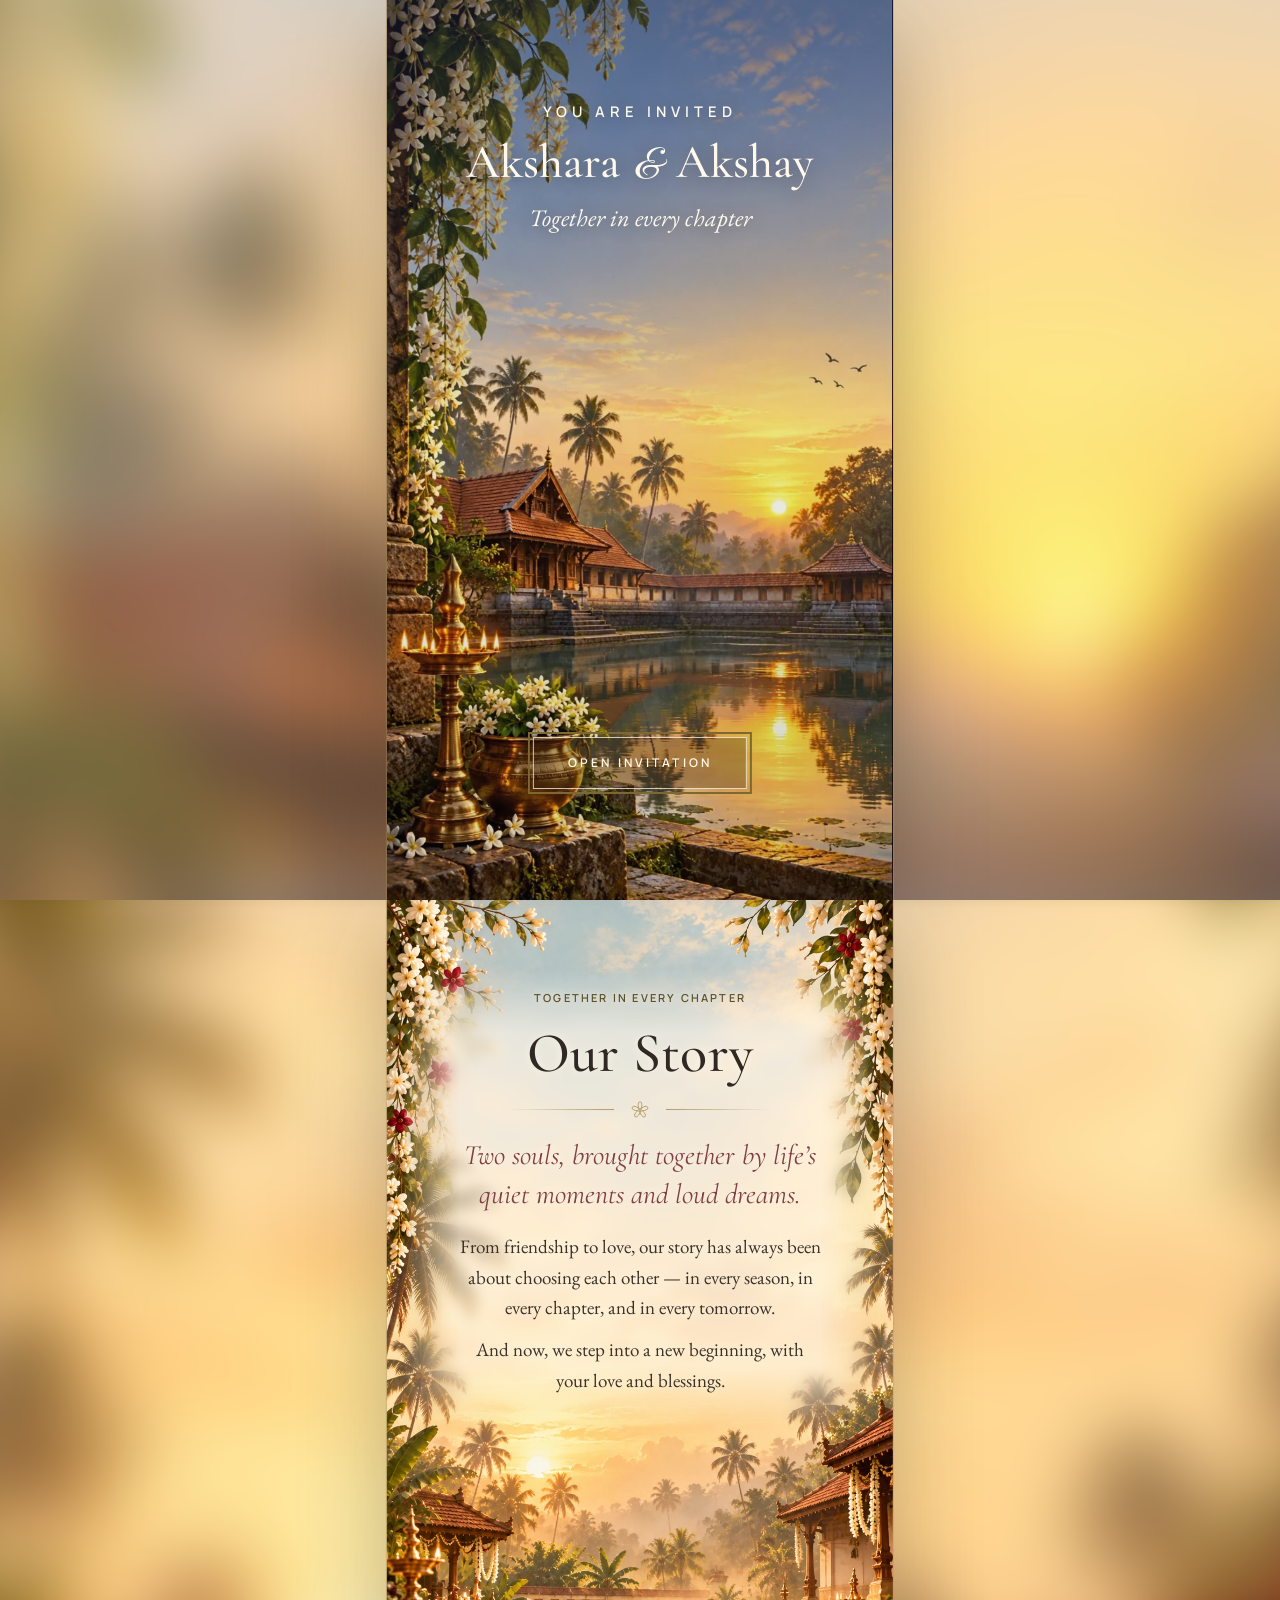
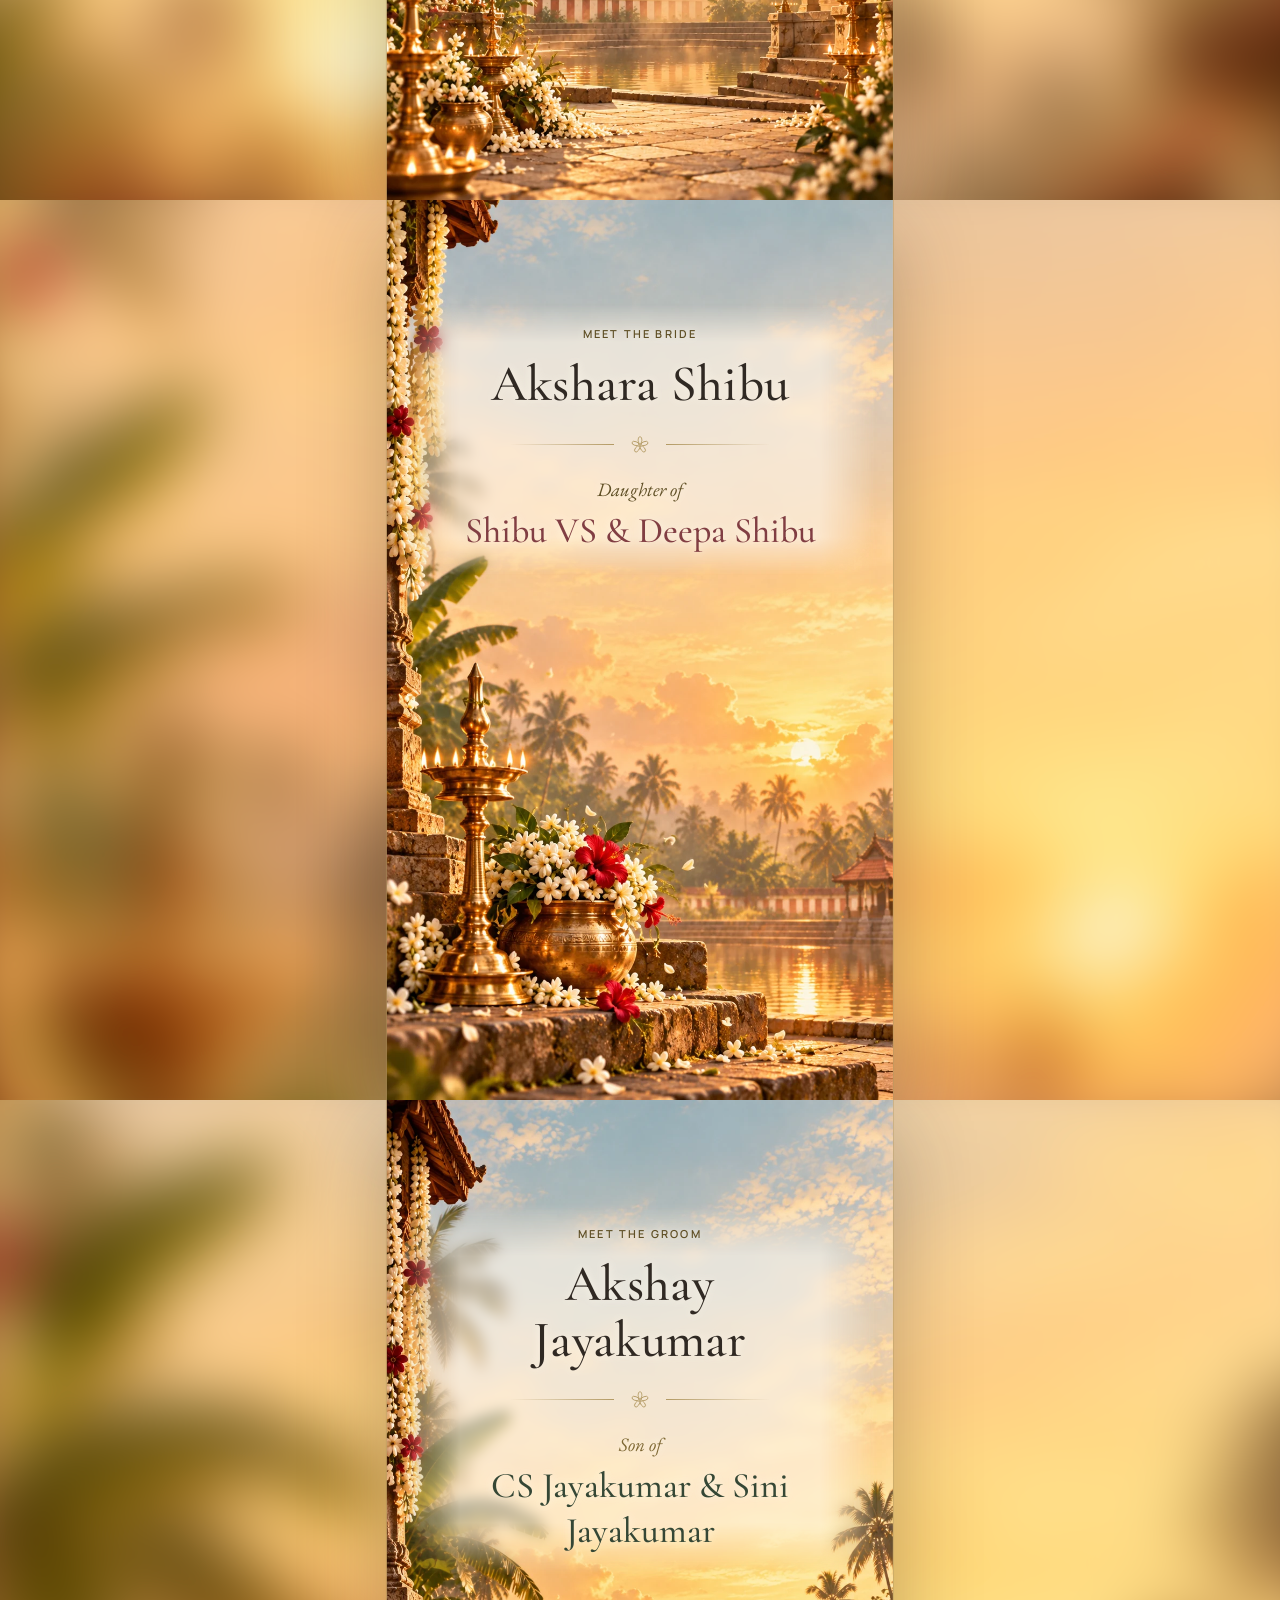
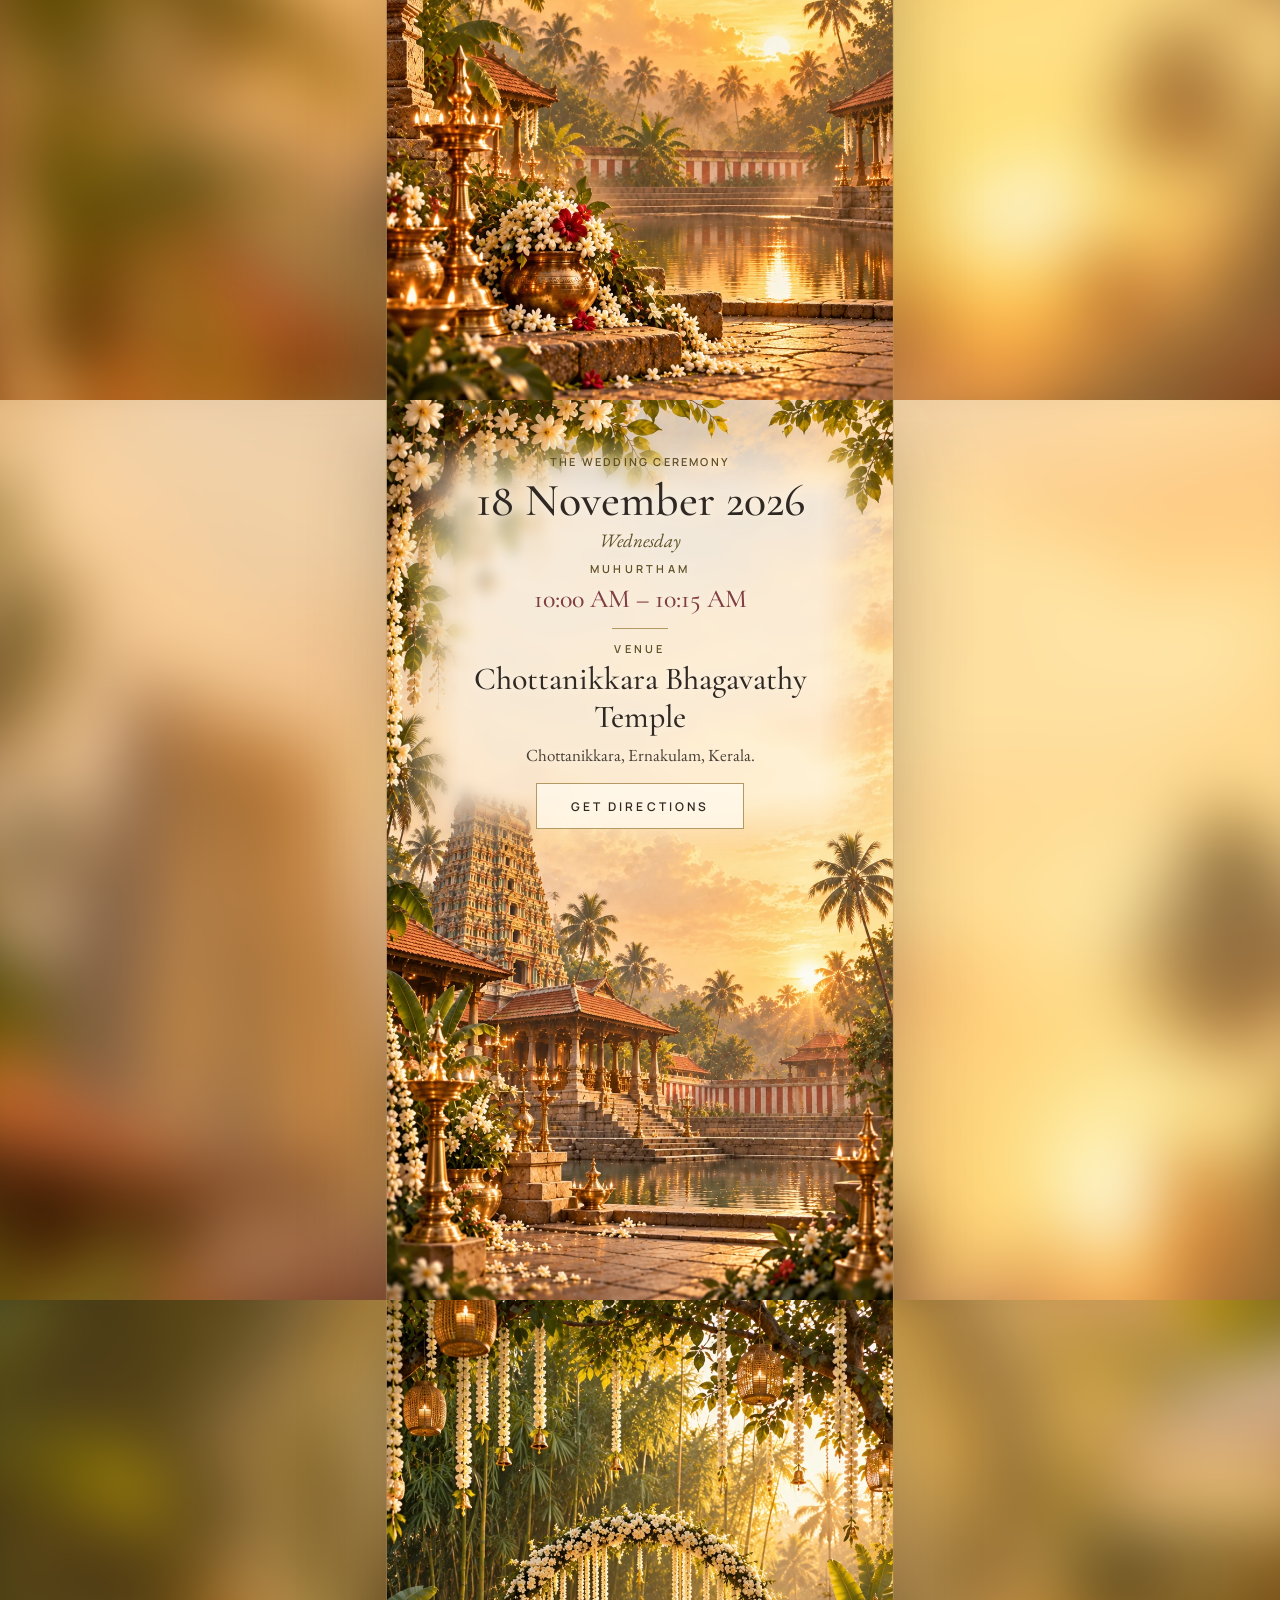
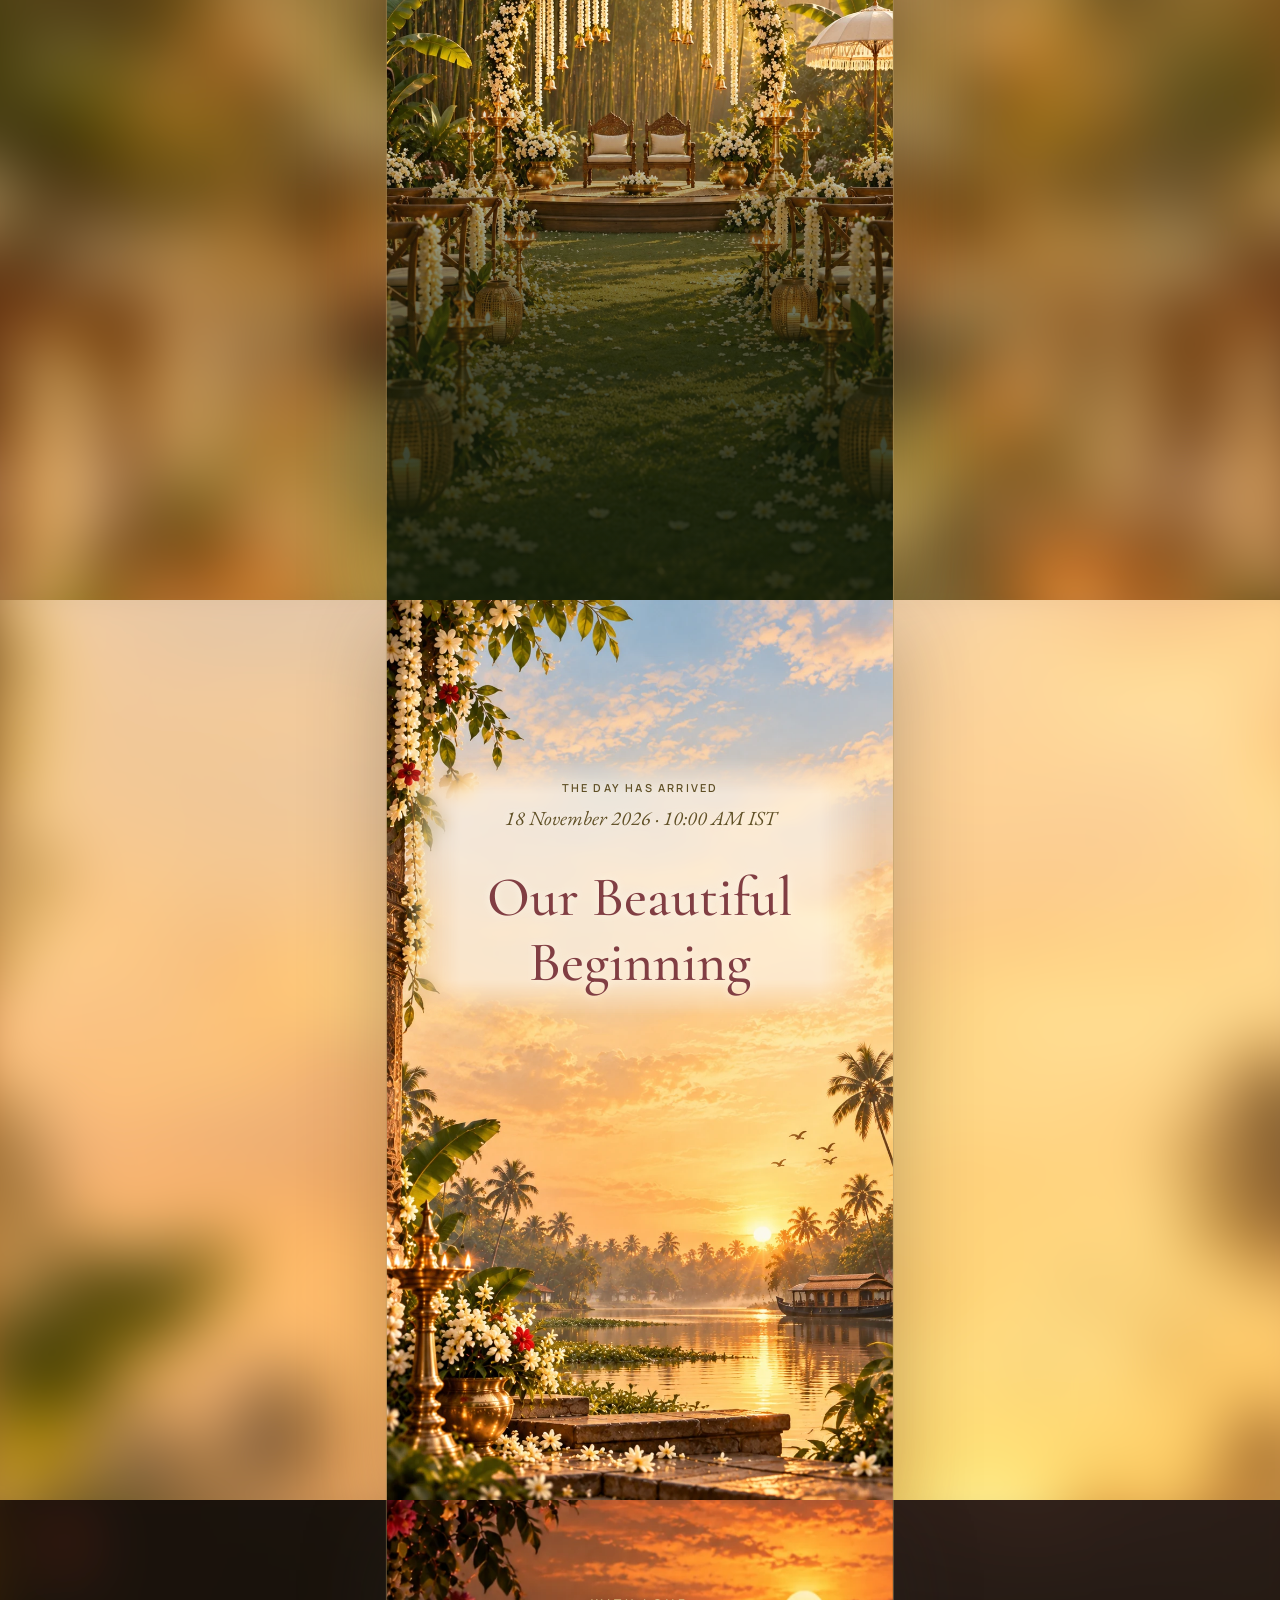
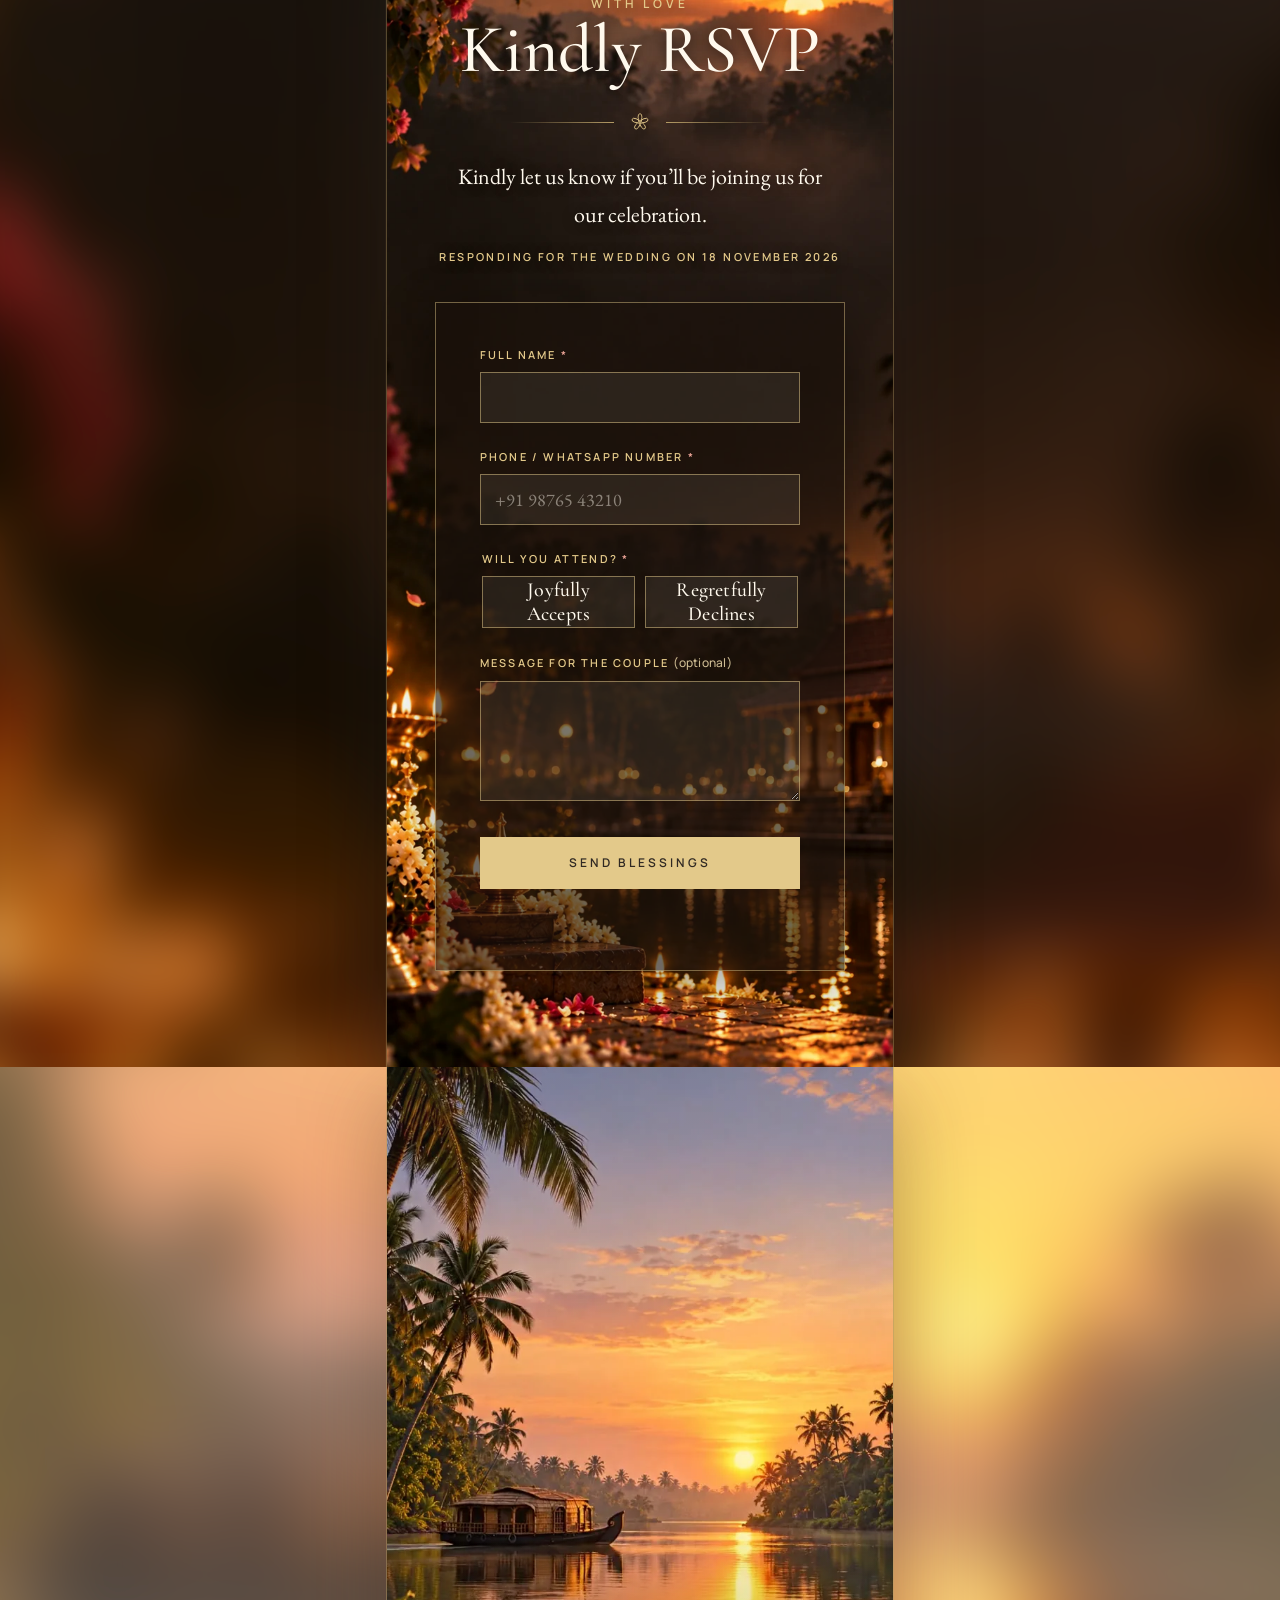
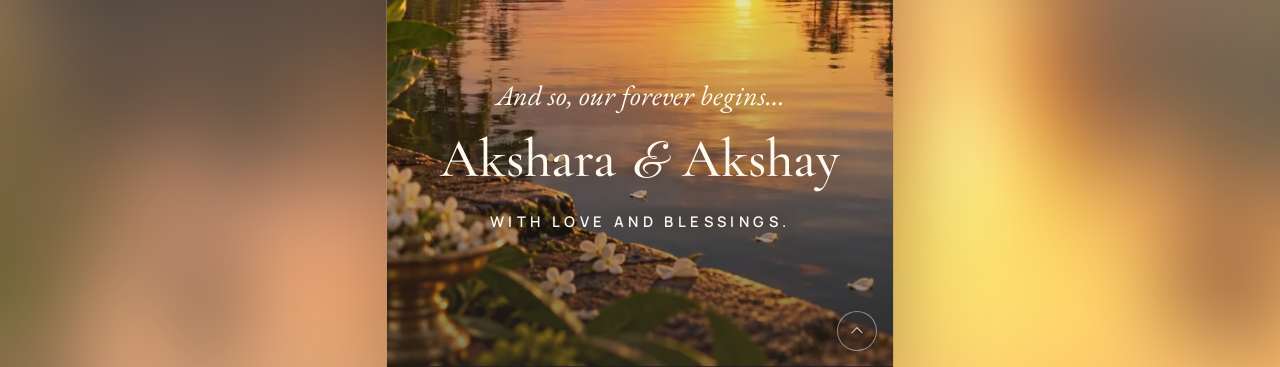
==== index.html @ 9f48bd91 "first commit" ====
<!doctype html>
<html lang="en">
<head>
  <meta charset="utf-8">
  <meta name="viewport" content="width=device-width, initial-scale=1, viewport-fit=cover">
  <title>Akshara &amp; Akshay | Wedding Invitation</title>
  <meta name="description" content="Together in every chapter. Celebrating the wedding of Akshara Shibu and Akshay Jayakumar on 18 November 2026.">
  <meta name="theme-color" content="#F5F0E5">

  <!-- Open Graph / WhatsApp. IMPORTANT: replace YOUR-DOMAIN with the live address (crawlers need absolute URLs). -->
  <meta property="og:type" content="website">
  <meta property="og:title" content="Akshara &amp; Akshay | Wedding Invitation">
  <meta property="og:description" content="Together in every chapter. Celebrating the wedding of Akshara Shibu and Akshay Jayakumar on 18 November 2026.">
  <meta property="og:image" content="https://akshara-akshay.vercel.app/assets/og/og-image.jpg">
  <meta property="og:image:width" content="1200">
  <meta property="og:image:height" content="630">
  <meta property="og:url" content="https://akshara-akshay.vercel.app/">
  <meta name="twitter:card" content="summary_large_image">

  <link rel="icon" href="data:image/svg+xml,%3Csvg xmlns='http://www.w3.org/2000/svg' viewBox='0 0 32 48'%3E%3Cg fill='none' stroke='%23B39A64' stroke-width='2' stroke-linecap='round' stroke-linejoin='round'%3E%3Cpath d='M16 4c1.8 2.6 2.4 4.6 0 7.2-2.4-2.6-1.8-4.6 0-7.2z'/%3E%3Cpath d='M10 14h12l-1.6 3.2h-8.8zM16 17.2V22M7 22h18l-2 3.6H9zM16 25.6V36M10 36h12l2 4H8z'/%3E%3C/g%3E%3C/svg%3E">

  <link rel="preload" as="image" href="assets/img/opening-poster.webp" type="image/webp">
  <link rel="preload" as="image" href="assets/img/couple-hero.webp" type="image/webp">
  <link rel="preload" as="font" type="font/woff2" href="assets/fonts/cormorant-garamond-latin-500-normal.woff2" crossorigin>
  <link rel="stylesheet" href="assets/css/styles.css">
  <script>document.documentElement.classList.add('js');</script>
  <noscript><style>#opening{display:none!important}html.locked{overflow:auto!important}[data-reveal]{opacity:1!important;transform:none!important}</style></noscript>
</head>
<body>

<!-- Reusable SVG ornaments -->
<svg width="0" height="0" style="position:absolute" aria-hidden="true" focusable="false">
  <defs>
    <symbol id="lamp" viewBox="0 0 32 48">
      <g fill="none" stroke="currentColor" stroke-width="1.2" stroke-linecap="round" stroke-linejoin="round">
        <path d="M16 4c1.8 2.6 2.4 4.6 0 7.2-2.4-2.6-1.8-4.6 0-7.2z"/>
        <path d="M10 14h12l-1.6 3.2h-8.8z"/><path d="M16 17.2V22"/>
        <path d="M7 22h18l-2 3.6H9z"/><path d="M16 25.6V36"/>
        <path d="M10 36h12l2 4H8z"/><path d="M7 43h18"/>
      </g>
    </symbol>
    <symbol id="jasmine" viewBox="0 0 24 24">
      <g fill="none" stroke="currentColor" stroke-width="1" stroke-linejoin="round">
        <ellipse cx="12" cy="6.2" rx="2.3" ry="4.2"/>
        <ellipse cx="12" cy="6.2" rx="2.3" ry="4.2" transform="rotate(72 12 12)"/>
        <ellipse cx="12" cy="6.2" rx="2.3" ry="4.2" transform="rotate(144 12 12)"/>
        <ellipse cx="12" cy="6.2" rx="2.3" ry="4.2" transform="rotate(216 12 12)"/>
        <ellipse cx="12" cy="6.2" rx="2.3" ry="4.2" transform="rotate(288 12 12)"/>
        <circle cx="12" cy="12" r="1.1" fill="currentColor" stroke="none"/>
      </g>
    </symbol>
  </defs>
</svg>

<a class="skip-link" href="#story">Skip to content</a>

<button class="music-toggle" id="musicToggle" type="button" aria-pressed="false" aria-label="Play music" hidden>
  <svg viewBox="0 0 24 24" aria-hidden="true"><path class="ico-play" d="M9 7v10l8-5z" fill="currentColor"/><path class="ico-pause" d="M8 7h3v10H8zM13 7h3v10h-3z" fill="currentColor"/></svg>
</button>

<!-- Music Player Bar -->
<div class="music-player" id="musicPlayer" hidden>
  <div class="player-controls">
    <button class="player-btn" id="playerPlayPause" type="button" aria-label="Play">
      <svg viewBox="0 0 24 24" aria-hidden="true">
        <path class="ico-play" d="M9 7v10l8-5z" fill="currentColor"/>
        <path class="ico-pause" d="M8 7h3v10H8zM13 7h3v10h-3z" fill="currentColor"/>
      </svg>
    </button>
    <div class="player-info">
      <span class="player-title" id="playerTitle">Wedding Music</span>
      <span class="player-time">
        <span id="playerCurrent">0:00</span> / <span id="playerDuration">0:00</span>
      </span>
    </div>
  </div>
  <div class="player-progress">
    <input type="range" id="playerSeek" min="0" max="100" value="0" step="0.1" aria-label="Seek">
  </div>
  <div class="player-volume">
    <svg viewBox="0 0 24 24" aria-hidden="true"><path d="M3 9v6h4l5 5V4L7 9H3zm13.5 3c0-1.77-1.02-3.29-2.5-4.03v8.05c1.48-.73 2.5-2.25 2.5-4.02z" fill="currentColor"/></svg>
    <input type="range" id="playerVolume" min="0" max="100" value="70" aria-label="Volume">
  </div>
</div>

<!-- ============ OPEN INVITATION ============ -->
<div class="opening" id="opening" role="dialog" aria-label="Wedding invitation">
  <div class="stage-bg" style="background-image:url(assets/img/opening-poster.webp)"></div>
  <div class="frame">
    <img class="frame-img" src="assets/img/opening-poster.webp" width="720" height="1280" alt="" fetchpriority="high" decoding="async">
    <video class="opening-video" id="openingVideo" muted playsinline preload="auto" poster="assets/img/opening-poster.webp" disablepictureinpicture disableremoteplayback aria-hidden="true" tabindex="-1">
      <source src="assets/video/opening.mp4" type="video/mp4">
    </video>
    <div class="opening-shade"></div>
    <div class="opening-content" id="openingContent">
      <p class="opening-eyebrow">You are invited</p>
      <h1 class="opening-names">Akshara <span>&amp;</span> Akshay</h1>
      <p class="opening-tag">Together in every chapter</p>
      <button class="btn btn-light" id="openBtn" type="button">Open Invitation</button>
    </div>
  </div>
</div>

<main id="main">

  <!-- ============ HERO ============ -->
  <section class="hero stage" id="home" aria-label="The wedding of Akshara Shibu and Akshay Jayakumar">
    <div class="stage-bg" style="background-image:url(assets/img/couple-hero.webp)"></div>
    <div class="frame">
      <img class="frame-img" src="assets/img/couple-hero.webp" width="941" height="1672" alt="Illustration of Akshara and Akshay standing together beside a brass lamp, looking over a Kerala temple pond at sunrise" decoding="async">
      <div class="hero-scrim"></div>
      <div class="hero-text">
        <p class="eyebrow hero-r" style="--d:0s">The Wedding Of</p>
        <h2 class="hero-names">
          <span class="hero-r" style="--d:.15s">Akshara Shibu</span>
          <em class="hero-amp hero-r" style="--d:.3s">&amp;</em>
          <span class="hero-r" style="--d:.45s">Akshay Jayakumar</span>
        </h2>
        <p class="hero-sub hero-r" style="--d:.7s">Two hearts, one beautiful beginning.</p>
        <p class="hero-date hero-r" style="--d:.9s">18 November 2026</p>
        <p class="hero-place hero-r" style="--d:1s">Chottanikkara, Kerala</p>
      </div>
      <div class="hero-foot hero-r" style="--d:1.2s">
        <a class="scroll-cue" href="#story" aria-label="Scroll to our story"><span></span></a>
      </div>
    </div>
  </section>

  <!-- ============ OUR STORY ============ -->
  <section class="section story" id="story" aria-labelledby="storyTitle">
    <div class="container narrow center">
      <p class="eyebrow" data-reveal>Together in every chapter</p>
      <h2 class="title" id="storyTitle" data-reveal style="--d:.08s">Our Story</h2>
      <div class="ornament" data-reveal style="--d:.16s" aria-hidden="true"><i></i><svg><use href="#jasmine"/></svg><i></i></div>
      <p class="story-lead" data-reveal style="--d:.2s">Two souls, brought together by life’s quiet moments and loud dreams.</p>
      <p class="story-body" data-reveal style="--d:.3s">From friendship to love, our story has always been about choosing each other — in every season, in every chapter, and in every tomorrow.</p>
      <p class="story-body" data-reveal style="--d:.4s">And now, we step into a new beginning, with your love and blessings.</p>
    </div>
  </section>

  <!-- ============ MEET THE BRIDE ============ -->
  <section class="section profile bride bg-temple" id="bride" aria-labelledby="brideTitle">
    <div class="container narrow profile-grid">
      <div class="profile-copy">
        <p class="eyebrow" data-reveal>Meet the Bride</p>
        <h2 class="title name" id="brideTitle" data-reveal style="--d:.08s">Akshara Shibu</h2>
        <div class="ornament" data-reveal style="--d:.14s" aria-hidden="true"><i></i><svg><use href="#jasmine"/></svg><i></i></div>
        <p class="parents-label" data-reveal style="--d:.2s">Daughter of</p>
        <p class="parents" data-reveal style="--d:.26s">Shibu VS &amp; Deepa Shibu</p>
        <!-- A short biography can be added here later, e.g. <p class="bio">…</p> -->
        <div class="bio" data-bio="bride"></div>
      </div>
    </div>
  </section>

  <!-- ============ MEET THE GROOM ============ -->
  <section class="section profile groom bg-temple" id="groom" aria-labelledby="groomTitle">
    <div class="container narrow profile-grid">
      <div class="profile-copy">
        <p class="eyebrow" data-reveal>Meet the Groom</p>
        <h2 class="title name" id="groomTitle" data-reveal style="--d:.08s">Akshay Jayakumar</h2>
        <div class="ornament" data-reveal style="--d:.14s" aria-hidden="true"><i></i><svg><use href="#jasmine"/></svg><i></i></div>
        <p class="parents-label" data-reveal style="--d:.2s">Son of</p>
        <p class="parents" data-reveal style="--d:.26s">CS Jayakumar &amp; Sini Jayakumar</p>
        <!-- A short biography can be added here later -->
        <div class="bio" data-bio="groom"></div>
      </div>
    </div>
  </section>

  <!-- ============ WEDDING CEREMONY ============ -->
  <section class="section ceremony" id="ceremony" aria-labelledby="ceremonyTitle">
    <div class="container narrow center">
      <p class="eyebrow" id="ceremonyTitle" data-reveal>The Wedding Ceremony</p>
      <div class="ornament lamp" data-reveal style="--d:.08s" aria-hidden="true"><i></i><svg><use href="#lamp"/></svg><i></i></div>
      <p class="big-date" data-reveal style="--d:.14s">18 November 2026</p>
      <p class="weekday" data-reveal style="--d:.2s">Wednesday</p>
      <p class="muhurtham" data-reveal style="--d:.26s"><span>Muhurtham</span> 10:00 AM – 10:15 AM</p>
      <div class="rule" data-reveal style="--d:.3s" aria-hidden="true"></div>
      <p class="venue-label" data-reveal style="--d:.34s">Venue</p>
      <h3 class="venue-name" data-reveal style="--d:.38s">Chottanikkara Bhagavathy Temple</h3>
      <address class="venue-addr" data-reveal style="--d:.42s">Chottanikkara, Ernakulam, Kerala.</address>
      <a class="btn btn-gold" data-reveal style="--d:.5s" href="https://maps.app.goo.gl/RH8T16EhHM3pC5s3A?g_st=aw" target="_blank" rel="noopener noreferrer">Get Directions</a>
    </div>
  </section>

  <!-- ============ CELEBRATION / VENUE ============ -->
  <section class="venue" id="venue" aria-labelledby="venueTitle">
    <div class="venue-media">
      <img src="assets/img/garden-mandap.webp" width="941" height="1672" loading="lazy" decoding="async" alt="A garden mandap draped in white jasmine garlands, with brass lamps and palms at sunset">
    </div>
    <div class="venue-panel">
      <div class="panel" data-reveal>
        <p class="eyebrow" id="venueTitle">The Celebration</p>
        <div class="ornament lamp" aria-hidden="true"><i></i><svg><use href="#lamp"/></svg><i></i></div>
        <h3 class="venue-name">John’s Village</h3>
        <address class="venue-addr">Mulanthuruthy, Ernakulam, Kerala.</address>
        <p class="venue-time"><span>Time</span> Following the wedding ceremony</p>
        <a class="btn btn-gold" href="https://maps.app.goo.gl/8eFNhCftjgxNM4XY9?g_st=aw" target="_blank" rel="noopener noreferrer">View Location</a>

        <!-- Optional separate reception — off by default (config.js → reception.enabled) -->
        <div class="reception" id="reception" hidden>
          <div class="rule" aria-hidden="true"></div>
          <p class="eyebrow">The Reception</p>
          <p class="venue-name sm">Eden Convention Centre</p>
          <address class="venue-addr">Valakom, Ernakulam</address>
          <p class="venue-time"><span>22 November 2026</span> From 6:00 PM</p>
        </div>
      </div>
    </div>
  </section>

  <!-- ============ COUNTDOWN ============ -->
  <section class="section countdown" id="countdown" aria-labelledby="cdTitle">
    <div class="container narrow center">
      <p class="eyebrow" id="cdTitle" data-reveal>Counting down to</p>
      <p class="cd-date" data-reveal style="--d:.08s">18 November 2026 · 10:00 AM IST</p>
      <div class="cd" id="cd" data-reveal style="--d:.16s" role="timer" aria-label="Time remaining until the wedding">
        <div class="cd-cell"><b id="cdD">--</b><span>Days</span></div>
        <i aria-hidden="true"></i>
        <div class="cd-cell"><b id="cdH">--</b><span>Hours</span></div>
        <i aria-hidden="true"></i>
        <div class="cd-cell"><b id="cdM">--</b><span>Minutes</span></div>
        <i aria-hidden="true"></i>
        <div class="cd-cell"><b id="cdS">--</b><span>Seconds</span></div>
      </div>
      <p class="cd-done" id="cdDone" hidden>Our Beautiful Beginning</p>
    </div>
  </section>

  <!-- ============ RSVP ============ -->
  <section class="section rsvp" id="rsvp" aria-labelledby="rsvpTitle">
    <div class="container narrow center">
      <p class="eyebrow" data-reveal>With love</p>
      <h2 class="title" id="rsvpTitle" data-reveal style="--d:.08s">Kindly RSVP</h2>
      <div class="ornament" data-reveal style="--d:.14s" aria-hidden="true"><i></i><svg><use href="#jasmine"/></svg><i></i></div>
      <p class="rsvp-lead" data-reveal style="--d:.2s">Kindly let us know if you’ll be joining us for our celebration.</p>
      <p class="rsvp-scope" id="rsvpScope" data-reveal style="--d:.24s"></p>

      <form class="form" id="rsvpForm" novalidate data-reveal style="--d:.28s">
        <p class="form-banner" id="rsvpConfigNotice" role="status" hidden>
          RSVP is not yet configured. Add the Google Sheets link in <code>config.js</code> to start receiving responses.
        </p>

        <div class="field">
          <label for="fName">Full Name <i>*</i></label>
          <input id="fName" name="full_name" type="text" autocomplete="name" maxlength="100" required>
          <p class="err" id="eName" role="alert"></p>
        </div>

        <div class="field">
          <label for="fPhone">Phone / WhatsApp Number <i>*</i></label>
          <input id="fPhone" name="phone" type="tel" inputmode="tel" autocomplete="tel" maxlength="20" placeholder="+91 98765 43210" required>
          <p class="err" id="ePhone" role="alert"></p>
        </div>

        <fieldset class="field choice">
          <legend>Will You Attend? <i>*</i></legend>
          <div class="pills">
          <label class="pill"><input type="radio" name="attending" value="yes"><span>Joyfully Accepts</span></label>
          <label class="pill"><input type="radio" name="attending" value="no"><span>Regretfully Declines</span></label>
          </div>
          <p class="err" id="eAttend" role="alert"></p>
        </fieldset>

        <div class="field" id="guestsField" hidden>
          <label for="fGuests">Number of Guests <i>*</i></label>
          <select id="fGuests" name="guests">
            <option value="">Select</option>
            <option>1</option><option>2</option><option>3</option><option>4</option><option>5</option>
            <option>6</option><option>7</option><option>8</option><option>9</option><option>10</option>
          </select>
          <p class="err" id="eGuests" role="alert"></p>
        </div>

        <div class="field">
          <label for="fMsg">Message for the Couple <small>(optional)</small></label>
          <textarea id="fMsg" name="message" rows="4" maxlength="500"></textarea>
        </div>

        <!-- Honeypot: real guests never see or fill this -->
        <div class="hp" aria-hidden="true"><label>Website <input type="text" name="website" tabindex="-1" autocomplete="off"></label></div>

        <button class="btn btn-solid" id="rsvpBtn" type="submit"><span class="btn-label">Send Blessings</span><span class="spinner" aria-hidden="true"></span></button>
        <p class="form-status" id="rsvpStatus" role="status" aria-live="polite"></p>
      </form>

      <div class="thanks" id="rsvpThanks" hidden tabindex="-1">
        <svg class="lamp-icon" aria-hidden="true"><use href="#lamp"/></svg>
        <h3 id="thanksTitle">Thank you</h3>
        <p id="thanksText"></p>
      </div>
    </div>
  </section>

</main>

<!-- ============ CLOSING VIDEO ============ -->
<footer class="closing stage" id="closing" aria-label="Closing">
  <div class="stage-bg" style="background-image:url(assets/img/backwater-final.webp)"></div>
  <div class="frame">
    <img class="frame-img final-img" id="closingFinal" src="assets/img/backwater-final.webp" width="720" height="1280" alt="" loading="lazy" decoding="async" hidden>
    <video class="closing-video" id="closingVideo" muted playsinline preload="none" poster="assets/img/backwater-poster.webp" data-src="assets/video/backwater.mp4" disablepictureinpicture disableremoteplayback aria-label="A Kerala backwater at sunset with a traditional houseboat"></video>
    <div class="closing-shade"></div>
    <div class="closing-text" id="closingText">
      <p class="closing-line">And so, our forever begins&hellip;</p>
      <h2 class="closing-names">Akshara <span>&amp;</span> Akshay</h2>
      <p class="closing-sub">With love and blessings.</p>
    </div>
    <button class="to-top" id="toTop" type="button" aria-label="Back to top"><svg viewBox="0 0 24 24" aria-hidden="true"><path d="M6 14l6-6 6 6" fill="none" stroke="currentColor" stroke-width="1.4" stroke-linecap="round" stroke-linejoin="round"/></svg></button>
  </div>
</footer>

<script src="config.js"></script>
<script src="assets/js/main.js"></script>
</body>
</html>
---- assets/css/styles.css ----
/* ============================================================
   Akshara & Akshay — Wedding Invitation
   Fonts are the Google Fonts families, self-hosted (latin subset)
   ============================================================ */

@font-face{font-family:"Cormorant Garamond";font-style:normal;font-weight:400;font-display:swap;src:url(../fonts/cormorant-garamond-latin-400-normal.woff2) format("woff2")}
@font-face{font-family:"Cormorant Garamond";font-style:normal;font-weight:500;font-display:swap;src:url(../fonts/cormorant-garamond-latin-500-normal.woff2) format("woff2")}
@font-face{font-family:"Cormorant Garamond";font-style:normal;font-weight:600;font-display:swap;src:url(../fonts/cormorant-garamond-latin-600-normal.woff2) format("woff2")}
@font-face{font-family:"Cormorant Garamond";font-style:italic;font-weight:400;font-display:swap;src:url(../fonts/cormorant-garamond-latin-400-italic.woff2) format("woff2")}
@font-face{font-family:"Cormorant Garamond";font-style:italic;font-weight:500;font-display:swap;src:url(../fonts/cormorant-garamond-latin-500-italic.woff2) format("woff2")}
@font-face{font-family:"Great Vibes";font-style:normal;font-weight:400;font-display:swap;src:url(../fonts/great-vibes-latin-400-normal.woff2) format("woff2")}
@font-face{font-family:"EB Garamond";font-style:normal;font-weight:400;font-display:swap;src:url(../fonts/eb-garamond-latin-400-normal.woff2) format("woff2")}
@font-face{font-family:"EB Garamond";font-style:italic;font-weight:400;font-display:swap;src:url(../fonts/eb-garamond-latin-400-italic.woff2) format("woff2")}
@font-face{font-family:"Manrope";font-style:normal;font-weight:200 800;font-display:swap;src:url(../fonts/manrope-latin-wght-normal.woff2) format("woff2")}

:root{
  --ivory:#F5F0E5;
  --gold:#B39A64;
  --gold-deep:#7D6733;      /* AA-contrast gold for small text on ivory */
  --forest:#354735;
  --burgundy:#813E43;
  --brown:#302923;
  --cream:#FFF9ED;

  --f-display:"Cormorant Garamond",Georgia,serif;
  --f-script:"Great Vibes","Cormorant Garamond",cursive;
  --f-text:"EB Garamond",Georgia,serif;
  --f-ui:"Manrope",system-ui,-apple-system,"Segoe UI",sans-serif;

  --ease:cubic-bezier(.22,.61,.36,1);
  --fh:max(100vh,560px);
  --fh:max(100svh,560px);
  --pad:clamp(72px,12vw,140px);
}

*,*::before,*::after{box-sizing:border-box}
html{-webkit-text-size-adjust:100%;scroll-behavior:smooth;background:var(--ivory)}
html.locked{overflow:hidden}
body{margin:0;font-family:var(--f-text);font-size:18px;line-height:1.7;color:var(--brown);background:var(--ivory);overflow-x:hidden;-webkit-font-smoothing:antialiased}
img,video,svg{display:block;max-width:100%}
h1,h2,h3,p,ul,figure,address{margin:0;padding:0}
ul{list-style:none}
a{color:inherit}
address{font-style:normal}
button{font:inherit;color:inherit}
:focus-visible{outline:2px solid var(--gold-deep);outline-offset:3px}
[hidden]{display:none!important}
section[id]{scroll-margin-top:56px}
.skip-link{position:fixed;left:12px;top:-60px;z-index:300;background:var(--cream);padding:10px 16px;font:600 13px var(--f-ui);border:1px solid var(--gold)}
.skip-link:focus{top:12px}

/* ---------- shared stage / frame (portrait artwork, never stretched) ---------- */
.stage{position:relative;overflow:hidden;background:var(--brown)}
.stage-bg{position:absolute;inset:-6%;background-size:cover;background-position:center;filter:blur(36px) saturate(1.05);transform:scale(1.1)}
.stage-bg::after{content:"";position:absolute;inset:0;background:rgba(245,240,229,.22)}
.frame{position:relative;width:min(100vw,calc(var(--fh) * 9 / 16));height:var(--fh);margin-inline:auto;overflow:hidden;container-type:inline-size;background:var(--brown)}
.frame-img,.frame video{position:absolute;inset:0;width:100%;height:100%;object-fit:cover;object-position:center}
@media (min-aspect-ratio:9/16){
  .frame{box-shadow:0 0 0 1px rgba(179,154,100,.45),0 30px 80px rgba(48,41,35,.35)}
}

/* ---------- type & buttons ---------- */
.eyebrow{font:600 12px/1.4 var(--f-ui);letter-spacing:.32em;text-transform:uppercase;color:var(--gold-deep)}
.title{font-family:var(--f-display);font-weight:500;font-size:clamp(40px,8vw,68px);line-height:1.08;letter-spacing:.005em;color:var(--brown)}
.btn{display:inline-flex;align-items:center;justify-content:center;gap:10px;min-height:52px;padding:0 34px;font:600 12px var(--f-ui);letter-spacing:.26em;text-transform:uppercase;text-decoration:none;cursor:pointer;background:transparent;border:1px solid var(--gold);transition:background-color .45s var(--ease),color .45s var(--ease),border-color .45s var(--ease),transform .45s var(--ease)}
.btn:active{transform:scale(.98)}
.btn-light{color:var(--cream);border-color:rgba(255,249,237,.75)}
.btn-light:hover{background:var(--cream);color:var(--brown);border-color:var(--cream)}
.btn-gold{color:var(--brown)}
.btn-gold:hover{background:var(--gold);color:var(--cream)}
.btn-solid{background:var(--forest);border-color:var(--forest);color:var(--cream);min-width:min(100%,280px);position:relative}
.btn-solid:hover:not(:disabled){background:var(--brown);border-color:var(--brown)}
.btn:disabled{cursor:not-allowed;opacity:.55}

.ornament{display:flex;align-items:center;justify-content:center;gap:16px;margin:26px auto;color:var(--gold);max-width:260px}
.ornament i{flex:1;height:1px;background:linear-gradient(90deg,transparent,var(--gold))}
.ornament i:last-child{background:linear-gradient(270deg,transparent,var(--gold))}
.ornament svg{width:20px;height:20px;flex:none}
.ornament.lamp svg{width:22px;height:34px}
.rule{width:56px;height:1px;background:var(--gold);margin:30px auto}
.lamp-icon{width:26px;height:40px;margin:0 auto;color:var(--gold)}

/* ---------- sections ---------- */
.section{padding:var(--pad) 0;position:relative}
.container{width:min(1120px,100% - 48px);margin-inline:auto}
.container.narrow{width:min(720px,100% - 48px)}
.center{text-align:center}

/* reveal on scroll */
.js [data-reveal]{opacity:0;transform:translateY(18px);transition:opacity 1s var(--ease) var(--d,0s),transform 1s var(--ease) var(--d,0s)}
.js [data-reveal].in{opacity:1;transform:none}

/* ---------- navigation ---------- */
.nav{position:fixed;inset:0 0 auto 0;z-index:80;display:flex;align-items:center;justify-content:space-between;height:60px;padding:0 clamp(16px,3vw,40px);transition:background-color .5s var(--ease),box-shadow .5s var(--ease),opacity .8s var(--ease),transform .8s var(--ease)}
.nav[data-state="hidden"]{opacity:0;transform:translateY(-14px);pointer-events:none}
.nav.solid{background:rgba(245,240,229,.96);box-shadow:0 1px 0 rgba(179,154,100,.45)}
.nav-mark{font:500 24px var(--f-display);letter-spacing:.08em;text-decoration:none;color:var(--brown);transition:opacity .4s}
.nav-mark span{font-family:var(--f-script);color:var(--burgundy);font-size:1.1em;padding:0 .08em}
.nav-links{display:none}
.nav-links ul{display:flex;gap:clamp(18px,2.4vw,38px)}
.nav-links a{font:600 11px var(--f-ui);letter-spacing:.22em;text-transform:uppercase;text-decoration:none;color:var(--brown);padding:8px 0;position:relative}
.nav-links a::after{content:"";position:absolute;left:0;right:0;bottom:2px;height:1px;background:var(--gold);transform:scaleX(0);transform-origin:left;transition:transform .45s var(--ease)}
.nav-links a:hover::after,.nav-links a.active::after{transform:scaleX(1)}
.nav-toggle{width:44px;height:44px;border-radius:50%;border:1px solid rgba(179,154,100,.7);background:rgba(255,249,237,.88);display:grid;place-content:center;gap:6px;cursor:pointer;margin-left:auto;position:relative;z-index:95}
.nav-toggle span{display:block;width:18px;height:1px;background:var(--brown);transition:transform .4s var(--ease)}
.nav-toggle[aria-expanded="true"] span:first-child{transform:translateY(3.5px) rotate(45deg)}
.nav-toggle[aria-expanded="true"] span:last-child{transform:translateY(-3.5px) rotate(-45deg)}
/* on phones the mark appears only once the bar turns solid, so it never covers the artwork */
.nav:not(.solid) .nav-mark{opacity:0;pointer-events:none}
.mobile-menu{position:fixed;inset:0;z-index:90;background:var(--ivory);display:flex;flex-direction:column;align-items:center;justify-content:center;gap:28px;opacity:0;visibility:hidden;transition:opacity .5s var(--ease),visibility .5s}
.mobile-menu.open{opacity:1;visibility:visible}
.mobile-menu ul{text-align:center}
.mobile-menu li{margin:4px 0}
.mobile-menu a{font:500 34px/1.5 var(--f-display);text-decoration:none;color:var(--brown)}
.mobile-menu a:hover{color:var(--burgundy)}
@media (min-width:900px){
  .nav-links{display:block}
  .nav-toggle,.mobile-menu{display:none}
  .nav:not(.solid) .nav-mark{opacity:1;pointer-events:auto}
}

/* ---------- music ---------- */
.music-toggle{position:fixed;left:16px;bottom:calc(16px + env(safe-area-inset-bottom));z-index:70;width:42px;height:42px;border-radius:50%;border:1px solid rgba(179,154,100,.75);background:rgba(255,249,237,.82);color:var(--brown);cursor:pointer;display:grid;place-items:center;opacity:.8;transition:opacity .3s}
.music-toggle:hover{opacity:1}
.music-toggle svg{width:20px;height:20px}
.music-toggle .ico-pause{display:none}
.music-toggle[aria-pressed="true"] .ico-play{display:none}
.music-toggle[aria-pressed="true"] .ico-pause{display:block}

/* music player bar */
.music-player{position:fixed;bottom:0;left:0;right:0;z-index:69;background:rgba(245,240,229,.96);border-top:1px solid rgba(179,154,100,.45);padding:12px clamp(16px,3vw,24px);display:grid;grid-template-columns:1fr auto;gap:12px;align-items:center;backdrop-filter:blur(10px);transition:transform .4s var(--ease);box-shadow:0 -2px 12px rgba(48,41,35,.08)}
.music-player[hidden]{transform:translateY(100%)}
.player-controls{display:flex;align-items:center;gap:12px}
.player-btn{width:36px;height:36px;border-radius:50%;border:1px solid var(--gold);background:transparent;color:var(--brown);cursor:pointer;display:grid;place-items:center;transition:background .3s,transform .2s}
.player-btn:hover{background:var(--gold);transform:scale(1.05)}
.player-btn:active{transform:scale(.95)}
.player-btn svg{width:16px;height:16px}
.player-btn .ico-pause{display:none}
.player-btn.playing .ico-play{display:none}
.player-btn.playing .ico-pause{display:block}
.player-info{display:flex;flex-direction:column;gap:2px;min-width:0}
.player-title{font:600 12px var(--f-ui);letter-spacing:.04em;color:var(--brown);white-space:nowrap;overflow:hidden;text-overflow:ellipsis}
.player-time{font:500 11px var(--f-ui);color:var(--gold-deep);letter-spacing:.02em}
.player-progress{grid-column:1/-1;margin-top:-4px}
.player-progress input[type=range]{width:100%;height:4px;-webkit-appearance:none;appearance:none;background:rgba(179,154,100,.3);border-radius:2px;outline:none;cursor:pointer}
.player-progress input[type=range]::-webkit-slider-thumb{-webkit-appearance:none;appearance:none;width:12px;height:12px;border-radius:50%;background:var(--gold-deep);cursor:pointer;transition:transform .2s}
.player-progress input[type=range]::-moz-range-thumb{width:12px;height:12px;border-radius:50%;background:var(--gold-deep);cursor:pointer;border:none;transition:transform .2s}
.player-progress input[type=range]:hover::-webkit-slider-thumb{transform:scale(1.2)}
.player-progress input[type=range]:hover::-moz-range-thumb{transform:scale(1.2)}
.player-volume{display:flex;align-items:center;gap:8px}
.player-volume svg{width:18px;height:18px;color:var(--gold-deep);flex-shrink:0}
.player-volume input[type=range]{width:80px;height:3px;-webkit-appearance:none;appearance:none;background:rgba(179,154,100,.3);border-radius:2px;outline:none;cursor:pointer}
.player-volume input[type=range]::-webkit-slider-thumb{-webkit-appearance:none;appearance:none;width:10px;height:10px;border-radius:50%;background:var(--gold-deep);cursor:pointer}
.player-volume input[type=range]::-moz-range-thumb{width:10px;height:10px;border-radius:50%;background:var(--gold-deep);cursor:pointer;border:none}
@media (max-width:640px){
  .music-player{grid-template-columns:1fr;padding:10px 16px}
  .player-volume{display:none}
  .music-toggle{bottom:calc(90px + env(safe-area-inset-bottom))}
}

/* ---------- opening ---------- */
.opening{position:fixed;inset:0;z-index:100;overflow:hidden;background:var(--brown);transition:opacity 1.4s var(--ease),visibility 1.4s}
.opening.leaving{opacity:0;visibility:hidden;pointer-events:none}
.opening .frame{position:absolute;left:50%;top:50%;translate:-50% -50%;margin:0;height:100%;min-height:0;width:min(100vw,calc(100svh * 9 / 16))}
@supports not (height:100svh){.opening .frame{width:min(100vw,calc(100vh * 9 / 16))}}
.opening-shade{position:absolute;inset:0;background:linear-gradient(180deg,rgba(48,41,35,.42) 0%,rgba(48,41,35,.12) 30%,rgba(48,41,35,0) 55%,rgba(48,41,35,.5) 100%);transition:opacity 1s var(--ease)}
.opening-video{opacity:0;transition:opacity .9s var(--ease);background:var(--brown)}
.opening.playing .opening-video{opacity:1}
.opening.playing .opening-shade{opacity:0}
.opening-content{position:absolute;inset:0;display:flex;flex-direction:column;align-items:center;justify-content:flex-start;text-align:center;padding:12% 7cqw 10%;color:var(--cream);text-shadow:0 1px 18px rgba(48,41,35,.45);transition:opacity .7s var(--ease),transform .7s var(--ease)}
.opening.playing .opening-content,.opening.leaving .opening-content{opacity:0;transform:translateY(-10px);pointer-events:none}
.opening-eyebrow{font:600 2.9cqw/1.4 var(--f-ui);font-size:max(10px,2.9cqw);letter-spacing:.34em;text-transform:uppercase;opacity:.92;animation:rise 1.4s var(--ease) .2s both}
.opening-names{font:500 clamp(36px,11cqw,64px)/1.05 var(--f-display);margin:3.2cqw 0 2cqw;animation:rise 1.4s var(--ease) .4s both}
.opening-names span{font-family:var(--f-script);font-weight:400;font-size:.9em;padding:0 .1em}
.opening-tag{font:italic 400 clamp(17px,5cqw,24px)/1.4 var(--f-text);margin-bottom:0;animation:rise 1.4s var(--ease) .6s both}
.opening .btn{margin-top:auto;animation:rise 1.4s var(--ease) .85s both;text-shadow:none;background:rgba(48,41,35,.12)}
.opening .btn:hover{background:var(--cream)}
@keyframes rise{from{opacity:0;transform:translateY(16px)}to{opacity:1;transform:none}}

/* ---------- hero ---------- */
.hero .frame{background:#e9cf9d}
.hero-scrim{position:absolute;inset:0;pointer-events:none;background:
  radial-gradient(120% 34% at 54% 26%,rgba(255,249,237,.78) 0%,rgba(255,249,237,.55) 45%,rgba(255,249,237,0) 100%),
  linear-gradient(0deg,rgba(48,41,35,.5) 0%,rgba(48,41,35,.18) 12%,rgba(48,41,35,0) 24%)}
.hero-text{position:absolute;left:0;right:0;top:12.5%;padding:0 6cqw;text-align:center;color:var(--brown)}
.hero .eyebrow{font-size:max(10px,2.8cqw);color:var(--gold-deep);letter-spacing:.34em}
.hero-names{font:500 clamp(34px,10.6cqw,60px)/1.02 var(--f-display);margin-top:3cqw;color:var(--brown)}
.hero-names span{display:block}
.hero-amp{display:block;font:400 clamp(26px,8.5cqw,48px)/1 var(--f-script);color:var(--burgundy);margin:.5cqw 0 0}
.hero-sub{font:italic 400 clamp(16px,4.6cqw,24px)/1.4 var(--f-text);margin-top:4cqw;color:var(--brown)}
.hero-foot{position:absolute;left:0;right:0;bottom:2%;text-align:center;color:var(--cream);text-shadow:0 1px 12px rgba(48,41,35,.6)}
.hero-date{font:500 clamp(22px,6cqw,32px)/1.1 var(--f-display);letter-spacing:.06em}
.hero-place{font:600 max(10px,2.7cqw)/1.4 var(--f-ui);letter-spacing:.3em;text-transform:uppercase;margin-top:1.6cqw}
.scroll-cue{display:block;width:22px;height:34px;margin:2.6cqw auto 0;border:1px solid rgba(255,249,237,.8);border-radius:12px;position:relative}
.scroll-cue span{position:absolute;left:50%;top:7px;width:2px;height:6px;border-radius:2px;background:var(--cream);translate:-50% 0;animation:cue 2.6s var(--ease) infinite}
@keyframes cue{0%{opacity:0;transform:translateY(0)}30%{opacity:1}80%{opacity:0;transform:translateY(10px)}100%{opacity:0}}
.js .hero-r{opacity:0;transform:translateY(14px)}
.hero.revealed .hero-r{animation:rise 1.3s var(--ease) var(--d,0s) both}

/* ---------- story ---------- */
.story{background:var(--ivory);
  background-image:url("data:image/svg+xml;utf8,<svg xmlns='http://www.w3.org/2000/svg' width='220' height='220'><filter id='n'><feTurbulence type='fractalNoise' baseFrequency='.85' numOctaves='2' stitchTiles='stitch'/><feColorMatrix values='0 0 0 0 .55  0 0 0 0 .45  0 0 0 0 .25  0 0 0 .07 0'/></filter><rect width='100%' height='100%' filter='url(%23n)'/></svg>")}
.story .eyebrow{margin-bottom:18px}
.story-lead{font:italic 400 clamp(24px,4.6vw,34px)/1.4 var(--f-display);color:var(--burgundy);margin-bottom:30px}
.story-body{font-size:clamp(18px,2.4vw,21px);margin-bottom:22px;color:#4a4036}

/* ---------- profiles ---------- */
.profile-grid{display:grid;gap:44px;align-items:center}
.arch{position:relative;width:min(320px,78%);aspect-ratio:3/4;margin:0 auto;border-radius:999px 999px 6px 6px;overflow:hidden;box-shadow:0 22px 50px rgba(48,41,35,.16)}
.arch img{width:100%;height:100%;object-fit:cover}
.arch::after{content:"";position:absolute;inset:10px;border:1px solid rgba(255,249,237,.85);border-radius:999px 999px 2px 2px;pointer-events:none}
.profile-copy{text-align:center}
.profile .eyebrow{margin-bottom:16px}
.profile .name{font-size:clamp(44px,9vw,76px)}
.profile .ornament{margin-top:22px;margin-bottom:22px}
.parents-label{font:italic 400 19px var(--f-text);color:var(--gold-deep)}
.parents{font:500 clamp(26px,5vw,36px)/1.25 var(--f-display);margin-top:6px}
.bio:empty{display:none}
.bio{margin-top:26px;max-width:46ch;margin-inline:auto}
.bride{background:var(--cream)}
.bride .parents{color:var(--burgundy)}
.groom{background:var(--forest);color:var(--cream)}
.groom .title,.groom .parents{color:var(--cream)}
.groom .eyebrow,.groom .parents-label{color:#D9C592}
.groom .arch{box-shadow:0 22px 50px rgba(0,0,0,.35)}
@media (min-width:900px){
  .profile-grid{grid-template-columns:minmax(0,5fr) minmax(0,6fr);gap:clamp(56px,8vw,120px)}
  .arch{width:min(400px,100%)}
  .profile .name{font-size:clamp(40px,4.6vw,62px)}
  .profile-copy{text-align:left}
  .ornament.left{justify-content:flex-start;margin-left:0}
  .ornament.left i{flex:0 0 72px;background:linear-gradient(270deg,transparent,var(--gold))}
  .ornament.left svg{order:-1}
  .groom .profile-grid{grid-template-columns:minmax(0,6fr) minmax(0,5fr)}
  .groom .arch{order:2}
  .bio{margin-inline:0}
}

/* ---------- ceremony ---------- */
.ceremony{background:var(--ivory)}
.ceremony .container{border:1px solid rgba(179,154,100,.55);padding:clamp(48px,8vw,84px) 24px;position:relative}
.ceremony .container::before{content:"";position:absolute;inset:8px;border:1px solid rgba(179,154,100,.25);pointer-events:none}
.big-date{font:500 clamp(40px,8vw,64px)/1.1 var(--f-display);margin-top:6px}
.weekday{font:italic 400 22px var(--f-text);color:var(--gold-deep);margin-top:6px}
.muhurtham{font:500 clamp(22px,4vw,28px)/1.3 var(--f-display);margin-top:22px;color:var(--burgundy)}
.muhurtham span,.venue-time span{display:block;font:600 11px var(--f-ui);letter-spacing:.3em;text-transform:uppercase;color:var(--gold-deep);margin-bottom:6px}
.venue-label{font:600 11px var(--f-ui);letter-spacing:.3em;text-transform:uppercase;color:var(--gold-deep)}
.venue-name{font:500 clamp(28px,5vw,40px)/1.2 var(--f-display);margin-top:10px}
.venue-name.sm{font-size:clamp(24px,4vw,30px)}
.venue-addr{font-size:19px;color:#4a4036;margin:8px 0 30px}

/* ---------- celebration / venue ---------- */
.venue{position:relative;background:var(--cream)}
.venue-media{position:absolute;inset:0}
.venue-media img{width:100%;height:100%;object-fit:cover;object-position:50% 30%}
.venue-panel{position:relative;min-height:max(100svh,760px);display:flex;align-items:flex-end;padding:0 16px 40px}
.panel{width:100%;max-width:560px;margin:0 auto;background:rgba(255,249,237,.98);padding:40px 26px 44px;text-align:center;border:1px solid rgba(179,154,100,.6);box-shadow:0 24px 60px rgba(48,41,35,.25)}
.panel .ornament{margin:18px auto}
.venue-time{font:500 clamp(20px,3.6vw,24px)/1.3 var(--f-display);margin-bottom:30px;color:var(--burgundy)}
.reception{margin-top:36px}
.reception .rule{margin-top:0}
.reception .venue-addr{margin-bottom:14px}
.reception .venue-time{margin-bottom:0}
@media (min-width:900px){
  .venue{display:grid;grid-template-columns:minmax(0,1fr) minmax(0,1fr);min-height:760px}
  .venue-media{position:relative;inset:auto}
  .venue-panel{align-items:center;padding:80px clamp(32px,6vw,96px);min-height:0;background:var(--cream)}
  .panel{box-shadow:none;background:transparent;border-color:rgba(179,154,100,.55);padding:56px 40px 60px}
}

/* ---------- countdown ---------- */
.countdown{background:var(--ivory);padding:clamp(64px,10vw,110px) 0;border-block:1px solid rgba(179,154,100,.35)}
.cd-date{font:italic 400 20px var(--f-text);color:var(--gold-deep);margin:10px 0 34px}
.cd{display:flex;align-items:center;justify-content:center;gap:clamp(10px,3vw,30px)}
.cd-cell{min-width:0;flex:1 1 0;max-width:140px}
.cd-cell b{display:block;font:500 clamp(40px,11vw,76px)/1 var(--f-display);font-variant-numeric:lining-nums tabular-nums;color:var(--brown)}
.cd-cell span{display:block;margin-top:10px;font:600 clamp(9px,2.3vw,11px) var(--f-ui);letter-spacing:.26em;text-transform:uppercase;color:var(--gold-deep)}
.cd i{width:1px;height:clamp(44px,10vw,70px);background:linear-gradient(180deg,transparent,var(--gold),transparent);flex:none}
.cd-done{font:500 clamp(34px,7vw,56px)/1.15 var(--f-display);color:var(--burgundy)}

/* ---------- rsvp ---------- */
.rsvp{background:var(--cream)}
.rsvp-lead{font-size:clamp(19px,2.6vw,22px);max-width:36ch;margin:0 auto}
.rsvp-scope{font:600 11px var(--f-ui);letter-spacing:.22em;text-transform:uppercase;color:var(--gold-deep);margin-top:16px}
.form{margin-top:38px;text-align:left;background:var(--ivory);border:1px solid rgba(179,154,100,.55);padding:clamp(24px,5vw,44px)}
.field{margin-bottom:26px;border:0;padding:0;min-width:0}
.field label,.field legend{display:block;font:600 11px var(--f-ui);letter-spacing:.2em;text-transform:uppercase;color:var(--brown);margin-bottom:10px;padding:0}
.field label i,.field legend i{color:var(--burgundy);font-style:normal}
.field label small{text-transform:none;letter-spacing:.02em;font-weight:500;color:#6b5f52;font-size:12px}
.field input[type=text],.field input[type=tel],.field select,.field textarea{width:100%;font:400 18px var(--f-text);color:var(--brown);background:var(--cream);border:1px solid rgba(179,154,100,.75);border-radius:0;padding:13px 14px;min-height:50px;transition:border-color .3s,box-shadow .3s;-webkit-appearance:none;appearance:none}
.field select{background-image:url("data:image/svg+xml;utf8,<svg xmlns='http://www.w3.org/2000/svg' width='12' height='8'><path d='M1 1l5 5 5-5' fill='none' stroke='%237D6733' stroke-width='1.3'/></svg>");background-repeat:no-repeat;background-position:right 16px center;padding-right:40px}
.field textarea{resize:vertical;min-height:110px}
.field input:focus,.field select:focus,.field textarea:focus{outline:none;border-color:var(--forest);box-shadow:0 0 0 3px rgba(53,71,53,.14)}
.field.invalid input,.field.invalid select{border-color:var(--burgundy)}
.err{min-height:0;font:500 13px/1.4 var(--f-ui);color:var(--burgundy);margin-top:8px}
.err:empty{display:none}
.pills{display:grid;gap:10px}
.pill{display:block;position:relative;margin:0!important;cursor:pointer}
.pill input{position:absolute;opacity:0;inset:0;width:100%;height:100%;cursor:pointer;margin:0}
.pill span{display:flex;align-items:center;justify-content:center;min-height:52px;padding:0 16px;text-align:center;font:500 20px var(--f-display);letter-spacing:.01em;text-transform:none;color:var(--brown);border:1px solid rgba(179,154,100,.75);background:var(--cream);transition:all .35s var(--ease)}
.pill input:checked+span{background:var(--forest);border-color:var(--forest);color:var(--cream)}
.pill input:focus-visible+span{outline:2px solid var(--gold-deep);outline-offset:3px}
.pill:hover span{border-color:var(--forest)}
.hp{position:absolute!important;left:-9999px;width:1px;height:1px;overflow:hidden}
.form-banner{background:#f3e3d9;border:1px solid var(--burgundy);color:var(--burgundy);padding:14px 16px;font:500 14px/1.5 var(--f-ui);margin-bottom:26px}
.form-banner code{font-family:ui-monospace,Menlo,monospace;font-size:.92em}
.form .btn-solid{display:flex;width:100%;margin-top:6px}
.spinner{display:none;width:16px;height:16px;border:2px solid rgba(255,249,237,.4);border-top-color:var(--cream);border-radius:50%;animation:spin .8s linear infinite}
.form.sending .spinner{display:block}
@keyframes spin{to{transform:rotate(360deg)}}
.form-status{margin-top:16px;font:500 14px/1.5 var(--f-ui);text-align:center;color:var(--burgundy);min-height:1.5em}
.thanks{margin-top:38px;padding:48px 24px;border:1px solid rgba(179,154,100,.55);background:var(--ivory);outline:none}
.thanks h3{font:500 clamp(34px,6vw,48px) var(--f-display);margin-top:14px}
.thanks p{margin-top:10px;font-size:20px}
@media (min-width:560px){
  .pills{grid-template-columns:1fr 1fr}
}

/* ---------- closing ---------- */
.closing .frame{background:#c0642c}
.closing-shade{position:absolute;inset:0;pointer-events:none;background:linear-gradient(180deg,rgba(48,41,35,.18) 0%,rgba(48,41,35,0) 28%,rgba(48,41,35,0) 52%,rgba(48,41,35,.62) 100%)}
.closing-text{position:absolute;left:0;right:0;bottom:15%;text-align:center;padding:0 6cqw;color:var(--cream);text-shadow:0 1px 18px rgba(48,41,35,.55)}
.closing-line{font:italic 400 clamp(19px,5.6cqw,28px)/1.4 var(--f-text)}
.closing-names{font:500 clamp(36px,10.8cqw,60px)/1.05 var(--f-display);margin:3cqw 0}
.closing-names span{font:400 .9em var(--f-script);padding:0 .1em}
.closing-sub{font:600 max(10px,2.9cqw)/1.4 var(--f-ui);letter-spacing:.3em;text-transform:uppercase;opacity:.92}
.js .closing-text>*{opacity:0;transform:translateY(14px)}
.closing.play .closing-text>*{animation:rise 1.6s var(--ease) both}
.closing.play .closing-text>:nth-child(1){animation-delay:.6s}
.closing.play .closing-text>:nth-child(2){animation-delay:1.4s}
.closing.play .closing-text>:nth-child(3){animation-delay:2.2s}
.to-top{position:absolute;right:16px;bottom:calc(16px + env(safe-area-inset-bottom));width:40px;height:40px;border-radius:50%;border:1px solid rgba(255,249,237,.6);background:rgba(48,41,35,.25);color:var(--cream);cursor:pointer;display:grid;place-items:center;opacity:.75;transition:opacity .3s,background-color .3s}
.to-top:hover{opacity:1;background:rgba(48,41,35,.5)}
.to-top svg{width:20px;height:20px}

/* ---------- reduced motion ---------- */
@media (prefers-reduced-motion:reduce){
  html{scroll-behavior:auto}
  *,*::before,*::after{animation-duration:.01ms!important;animation-iteration-count:1!important;transition-duration:.01ms!important;transition-delay:0s!important}
  .js [data-reveal],.js .hero-r,.js .closing-text>*{opacity:1;transform:none}
  .scroll-cue span{animation:none;opacity:1}
}

/* ---------- bride / groom: temple artwork as section background ---------- */
.bg-temple{background-image:var(--ov),url(../img/temple-sunrise.webp);background-size:cover;background-position:center}
.bride.bg-temple{--ov:linear-gradient(rgba(255,249,237,.84),rgba(255,249,237,.78));background-position:left bottom}
.groom.bg-temple{--ov:linear-gradient(rgba(53,71,53,.88),rgba(40,56,40,.9));background-position:right 70%}
.profile-grid{display:block}
.profile-copy{text-align:center}
.profile .name{font-size:clamp(44px,9vw,76px)}
.profile-copy .parents{margin-top:6px}

/* ---------- sunrise artwork as the background of every middle section ---------- */
#story,#bride,#groom,#ceremony,#countdown,#rsvp,.venue-panel{
  background-color:var(--ivory);
  background-image:radial-gradient(70% 60% at 50% 50%,rgba(255,249,237,.5),rgba(255,249,237,.12) 100%),linear-gradient(rgba(255,249,237,.34),rgba(255,249,237,.34)),url(../img/temple-sunrise.webp);
  background-size:cover;background-repeat:no-repeat;background-position:var(--pos,center);
}
#story{--pos:50% 8%}
#bride{--pos:50% 38%}
#groom{--pos:50% 52%}
#ceremony{--pos:50% 35%}
#countdown{--pos:50% 48%}
#rsvp{--pos:50% 0%}
.venue-panel{--pos:60% 30%}
/* groom: same light treatment as the others */
.groom{color:var(--brown)}
.groom .title,.groom .parents{color:var(--brown)}
.groom .parents{color:var(--forest)}
.groom .eyebrow,.groom .parents-label{color:var(--gold-deep)}
.bride.bg-temple,.groom.bg-temple{--ov:none}
.ceremony .container{background:rgba(255,249,237,.62)}
.countdown{border-block:0}
@media (max-width:899px){ .venue-panel{background:none} }

/* ---------- v2: artwork at full strength, content sits in a light card ---------- */
#story,#bride,#groom,#ceremony,#countdown,#rsvp,.venue-panel{background-image:url(../img/temple-sunrise.webp)}
#story,#bride,#groom,#ceremony{min-height:max(100svh,640px);display:flex;align-items:center}
#countdown{min-height:max(70svh,520px);display:flex;align-items:center}
#story>.container,#bride>.container,#groom>.container,#ceremony>.container,#countdown>.container,#rsvp>.container{
  background:rgba(255,249,237,.74);border:1px solid rgba(179,154,100,.65);
  padding:clamp(40px,7vw,72px) clamp(22px,5vw,56px);box-shadow:0 18px 50px rgba(48,41,35,.12)}
#story>.container,#bride>.container,#groom>.container,#ceremony>.container,#countdown>.container{width:min(720px,100% - 40px)}
#rsvp>.container{width:min(760px,100% - 40px)}
.section#rsvp{padding-block:clamp(48px,8vw,96px)}
.ceremony .container::before{border-color:rgba(179,154,100,.3)}
.panel{background:rgba(255,249,237,.78)!important}
/* positions that keep flowers / temple visible around the card */
#story{--pos:50% 0%}
#bride{--pos:30% 100%}
#groom{--pos:50% 72%}
#ceremony{--pos:50% 20%}
#countdown{--pos:50% 85%}
#rsvp{--pos:50% 0%}
.venue-panel{--pos:50% 100%}
@media (max-width:899px){
  #story{--pos:50% 12%}
  #bride{--pos:15% 88%}
  #groom{--pos:85% 80%}
  #ceremony{--pos:50% 4%}
  #countdown{--pos:60% 82%}
}

/* ---------- v3: every section is a full "page" (portrait artwork, never stretched) ---------- */
.pg{--pw:min(100%,calc(var(--fh) * 9 / 16))}
#story,#bride,#groom,#ceremony,#countdown,#rsvp,.venue{
  --pw:min(100%,calc(var(--fh) * 9 / 16));
  position:relative;isolation:isolate;overflow:hidden;
  min-height:var(--fh);display:flex;align-items:center;justify-content:center;
  background:var(--brown)!important;padding-block:clamp(40px,7vh,72px);
}
#story::before,#bride::before,#groom::before,#ceremony::before,#countdown::before,#rsvp::before,.venue::before{
  content:"";position:absolute;inset:-40px;z-index:-2;background:var(--img) center/cover no-repeat;filter:blur(34px) saturate(1.05);transform:scale(1.05)}
#story::after,#bride::after,#groom::after,#ceremony::after,#countdown::after,#rsvp::after,.venue::after{
  content:"";position:absolute;z-index:-1;top:0;bottom:0;left:50%;translate:-50% 0;width:var(--pw);background:var(--img) center/cover no-repeat}
@media (min-aspect-ratio:9/16){
  #story::after,#bride::after,#groom::after,#ceremony::after,#countdown::after,#rsvp::after,.venue::after{box-shadow:0 0 0 1px rgba(179,154,100,.45),0 30px 80px rgba(48,41,35,.3)}
}
#story,#bride,#groom,#ceremony,#countdown,#rsvp{--img:url(../img/temple-sunrise.webp)}
.venue{--img:url(../img/garden-mandap.webp)}
#story>.container,#bride>.container,#groom>.container,#ceremony>.container,#countdown>.container,#rsvp>.container{
  width:calc(var(--pw) - 40px);margin:0 auto;padding:clamp(34px,6vw,56px) clamp(20px,5vw,40px)}
#story,#bride,#groom,#ceremony,#countdown,#rsvp{background-image:none!important}
/* venue as a page */
.venue{display:flex;grid-template-columns:none}
.venue-media{display:none}
.venue-panel{background:none!important;width:var(--pw);min-height:0;margin:0 auto;padding:0 20px;display:block}
.panel{background:rgba(255,249,237,.78)!important;border:1px solid rgba(179,154,100,.65)!important;box-shadow:0 18px 50px rgba(48,41,35,.12)!important;padding:36px 22px 40px!important}
.venue{align-items:flex-end;padding-bottom:clamp(28px,6vh,56px)}
/* page-sized text: the frame is narrow, so keep type comfortable */
#story .title,#bride .title,#groom .title{font-size:clamp(38px,8cqw,56px)}
@media (min-width:900px){
  #bride .name,#groom .name{font-size:clamp(36px,4vw,52px)}
  .big-date{font-size:clamp(36px,3.4vw,48px)}
  .ceremony .venue-name,.panel .venue-name{font-size:clamp(26px,2.6vw,32px)}
}

.panel .venue-time{font-size:19px}

/* ---------- v4: each page has its own artwork; text sits directly on it (no cards) ---------- */
#story{--img:url(../img/bg-story.webp);--top:.13}
#bride{--img:url(../img/bg-bride.webp);--top:.14}
#groom{--img:url(../img/bg-groom.webp);--top:.14}
#ceremony{--img:url(../img/bg-ceremony.webp);--top:.07}
#countdown{--img:url(../img/bg-countdown.webp);--top:.2}
#rsvp{--img:url(../img/bg-rsvp.webp);--top:.07}
.venue{--img:url(../img/bg-venue.webp)}
#story,#bride,#groom,#ceremony,#countdown,#rsvp{align-items:flex-start;padding-top:calc(var(--fh) * var(--top));padding-bottom:48px}
#story>.container,#bride>.container,#groom>.container,#ceremony>.container,#countdown>.container,#rsvp>.container{
  background:none;border:0;box-shadow:none;padding-block:0;padding-inline:clamp(10px,4vw,28px)}
.ceremony .container::before{display:none}
#story,#bride,#groom,#ceremony,#countdown{text-shadow:0 0 16px rgba(255,249,237,.75),0 0 3px rgba(255,249,237,.6)}
#bride>.container,#groom>.container{padding-left:clamp(36px,12cqw,56px)}
.groom .parents,.bride .parents{color:var(--burgundy)}
.groom .parents{color:var(--forest)}
.countdown .cd-cell b{color:var(--brown)}
/* venue: cream text over the lawn with a soft dark fade */
.venue::after{background:linear-gradient(0deg,rgba(24,34,14,.78) 0%,rgba(24,34,14,.5) 30%,rgba(24,34,14,0) 58%),var(--img) center/cover no-repeat}
.panel{background:none!important;border:0!important;box-shadow:none!important;color:var(--cream);text-shadow:0 1px 14px rgba(20,28,10,.7);padding:0 8px 8px!important}
.panel .eyebrow,.panel .venue-time span{color:#E8D6A0}
.panel .venue-name,.panel .venue-addr,.panel .venue-time{color:var(--cream)}
.panel .ornament{color:#E8D6A0}
.panel .btn-gold{color:var(--cream);border-color:rgba(255,249,237,.8);text-shadow:none;background:rgba(24,34,14,.25)}
.panel .btn-gold:hover{background:var(--cream);color:var(--brown)}
.panel .reception .rule{background:rgba(232,214,160,.7)}
/* rsvp: dark, glowing temple dusk with a dark glass form */
#rsvp{text-shadow:0 1px 12px rgba(0,0,0,.5);color:var(--cream)}
#rsvp .title,#rsvp .rsvp-lead{color:var(--cream)}
#rsvp .eyebrow,#rsvp .rsvp-scope{color:#E3C98A}
#rsvp .ornament{color:#E3C98A}
#rsvp .form{background:rgba(26,17,10,.62);border:1px solid rgba(227,201,138,.45);text-shadow:none;box-shadow:0 18px 50px rgba(0,0,0,.35)}
#rsvp .field label,#rsvp .field legend{color:#E3C98A}
#rsvp .field label small{color:#cdbb92}
#rsvp .field label i,#rsvp .field legend i{color:#f0a79a}
#rsvp .field input[type=text],#rsvp .field input[type=tel],#rsvp .field select,#rsvp .field textarea{background:rgba(255,249,237,.07);color:var(--cream);border-color:rgba(227,201,138,.5)}
#rsvp .field input::placeholder{color:rgba(255,249,237,.45)}
#rsvp .field select option{color:var(--brown)}
#rsvp .field select{background-image:url("data:image/svg+xml;utf8,<svg xmlns='http://www.w3.org/2000/svg' width='12' height='8'><path d='M1 1l5 5 5-5' fill='none' stroke='%23E3C98A' stroke-width='1.3'/></svg>")}
#rsvp .field input:focus,#rsvp .field select:focus,#rsvp .field textarea:focus{border-color:#E3C98A;box-shadow:0 0 0 3px rgba(227,201,138,.2)}
#rsvp .pill span{background:rgba(255,249,237,.07);color:var(--cream);border-color:rgba(227,201,138,.5)}
#rsvp .pill input:checked+span{background:#E3C98A;border-color:#E3C98A;color:var(--brown)}
#rsvp .err{color:#f4b4a8}
#rsvp .form-status{color:#f4b4a8}
#rsvp .form-banner{background:rgba(129,62,67,.35);border-color:#d98c8c;color:#f6d6d0}
#rsvp .btn-solid{background:#E3C98A;border-color:#E3C98A;color:var(--brown)}
#rsvp .btn-solid:hover:not(:disabled){background:var(--cream);border-color:var(--cream)}
#rsvp .btn:disabled{opacity:.5}
#rsvp .thanks{background:rgba(26,17,10,.62);border-color:rgba(227,201,138,.45)}
#rsvp .thanks .lamp-icon{color:#E3C98A}

/* v4 polish: soft glow behind text for legibility, tighter venue block */
#story>.container,#bride>.container,#groom>.container,#ceremony>.container,#countdown>.container{position:relative;isolation:isolate}
#story>.container::before,#bride>.container::before,#groom>.container::before,#ceremony>.container::before,#countdown>.container::before{
  display:block!important;content:"";position:absolute;z-index:-1;inset:-18px -6px;border:0;
  background:radial-gradient(closest-side,rgba(255,249,237,.62) 0%,rgba(255,249,237,.4) 55%,rgba(255,249,237,0) 100%);pointer-events:none}
#story{--top:.1}
#story .story-lead{font-size:clamp(21px,5.4cqw,28px);margin-bottom:18px}
#story .story-body{font-size:clamp(16px,4.3cqw,19px);line-height:1.6;margin-bottom:12px}
#story .ornament{margin:16px auto}
#ceremony{--top:.08}
#ceremony .big-date{font-size:clamp(34px,10cqw,50px)}
#ceremony .muhurtham{margin-top:12px}
#ceremony .rule{margin:16px auto}
#ceremony .venue-addr{margin-bottom:18px}
.panel .ornament{display:none}
.panel .venue-addr{margin:6px 0 12px}
.panel .venue-time{margin-bottom:18px}
.panel .eyebrow{margin-bottom:4px}

/* ceremony: keep the block above the gopuram */
#ceremony{--top:.06}
#ceremony .ornament{display:none}
#ceremony .eyebrow{margin-bottom:6px}
#ceremony .big-date{font-size:clamp(32px,9.4cqw,46px)}
#ceremony .weekday{font-size:19px;margin-top:2px}
#ceremony .muhurtham{margin-top:8px;font-size:clamp(20px,5.6cqw,26px)}
#ceremony .rule{margin:12px auto}
#ceremony .venue-name{font-size:clamp(24px,6.6cqw,32px);margin-top:4px}
#ceremony .venue-addr{margin:4px 0 14px;font-size:17px}
#ceremony .btn-gold{background:rgba(255,249,237,.8);min-height:46px}
#ceremony>.container::before{background:radial-gradient(closest-side,rgba(255,249,237,.8) 0%,rgba(255,249,237,.55) 60%,rgba(255,249,237,0) 100%)}

section[id]{scroll-margin-top:0}

/* ---------- v5: legibility pass — soft feathered band behind text, no overlaps with artwork ---------- */
#story>.container::before,#bride>.container::before,#groom>.container::before,#ceremony>.container::before,#countdown>.container::before{
  inset:-22px -4px!important;
  background:rgba(255,249,237,.62)!important;
  -webkit-backdrop-filter:blur(7px);backdrop-filter:blur(7px);
  -webkit-mask-image:linear-gradient(to right,transparent,#000 12%,#000 88%,transparent),linear-gradient(to bottom,transparent,#000 14%,#000 86%,transparent);
  -webkit-mask-composite:source-in;
  mask-image:linear-gradient(to right,transparent,#000 12%,#000 88%,transparent),linear-gradient(to bottom,transparent,#000 14%,#000 86%,transparent);
  mask-composite:intersect}
#story>.container,#bride>.container,#groom>.container,#ceremony>.container,#countdown>.container{
  padding-inline:clamp(30px,10%,52px)}
#bride>.container,#groom>.container{padding-left:clamp(30px,10%,52px)}
#story .eyebrow,#bride .eyebrow,#groom .eyebrow,#ceremony .eyebrow,#countdown .eyebrow{letter-spacing:.24em;color:#5f4f25}
#story,#bride,#groom,#ceremony,#countdown{text-shadow:0 0 10px rgba(255,249,237,.9)}
#story .story-body{color:#3a3128}
.weekday,.cd-date,.parents-label{color:#5f4f25}
.muhurtham span,.venue-label,.cd-cell span{color:#5f4f25}
/* hero: lift the date off the dress/stone */
.hero-scrim{background:
  radial-gradient(120% 34% at 54% 26%,rgba(255,249,237,.78) 0%,rgba(255,249,237,.55) 45%,rgba(255,249,237,0) 100%),
  linear-gradient(0deg,rgba(48,41,35,.72) 0%,rgba(48,41,35,.42) 11%,rgba(48,41,35,.12) 20%,rgba(48,41,35,0) 28%)}
.hero-date{text-shadow:0 1px 16px rgba(30,24,18,.85)}
/* venue: stronger fade and slightly smaller type so nothing sits on the petals/lanterns */
.venue::after{background:linear-gradient(0deg,rgba(20,30,10,.9) 0%,rgba(20,30,10,.78) 26%,rgba(20,30,10,.4) 42%,rgba(20,30,10,0) 58%),var(--img) center/cover no-repeat}
.panel{padding-bottom:4px!important}
.panel .venue-name{font-size:clamp(26px,7vw,34px)}
.panel .venue-addr{font-size:17px}
.panel .venue-time{font-size:18px}
.venue{padding-bottom:clamp(20px,4vh,40px)}
#story .eyebrow,#bride .eyebrow,#groom .eyebrow,#ceremony .eyebrow,#countdown .eyebrow{font-size:11px;letter-spacing:.2em}

/* ---------- v6: new hero (last frame of the opening video) ---------- */
.hero-text{top:11%;padding:0 5cqw 0 15cqw}
.hero-names{font-size:clamp(30px,9.2cqw,54px)}
.hero-sub{margin-top:2.6cqw;font-size:clamp(15px,4.2cqw,22px)}
.hero-text .hero-date{font:500 clamp(22px,6cqw,32px)/1.1 var(--f-display);letter-spacing:.06em;margin-top:5cqw;color:var(--brown);text-shadow:0 0 12px rgba(255,249,237,.8)}
.hero-text .hero-place{font:600 max(10px,2.6cqw)/1.4 var(--f-ui);letter-spacing:.28em;text-transform:uppercase;margin-top:1.4cqw;color:#5f4f25;text-shadow:0 0 10px rgba(255,249,237,.8)}
.hero-scrim{background:radial-gradient(100% 38% at 60% 27%,rgba(255,249,237,.72) 0%,rgba(255,249,237,.45) 50%,rgba(255,249,237,0) 100%),linear-gradient(0deg,rgba(48,41,35,.35) 0%,rgba(48,41,35,0) 12%)}
.hero-foot{bottom:1.6%}
.hero .scroll-cue{margin-top:0}

/* opening on the new first frame: keep text off the white jasmine, button over the water */
.opening-content{padding:11% 6cqw 22% 17cqw}
.opening-names{font-size:clamp(32px,9.6cqw,58px)}
.opening-shade{background:linear-gradient(180deg,rgba(30,36,60,.5) 0%,rgba(30,36,60,.2) 26%,rgba(30,36,60,0) 44%,rgba(20,20,20,.18) 100%)}
.opening .btn{background:rgba(40,30,20,.28)}

/* opening: names centred on the page, lower in the clear sky */
.opening-content{padding:20% 7cqw 22% 7cqw}
.opening-names{font-size:clamp(32px,9.4cqw,58px)}
.opening-shade{background:linear-gradient(180deg,rgba(30,36,60,.5) 0%,rgba(30,36,60,.3) 30%,rgba(30,36,60,.08) 46%,rgba(20,20,20,.18) 100%)}
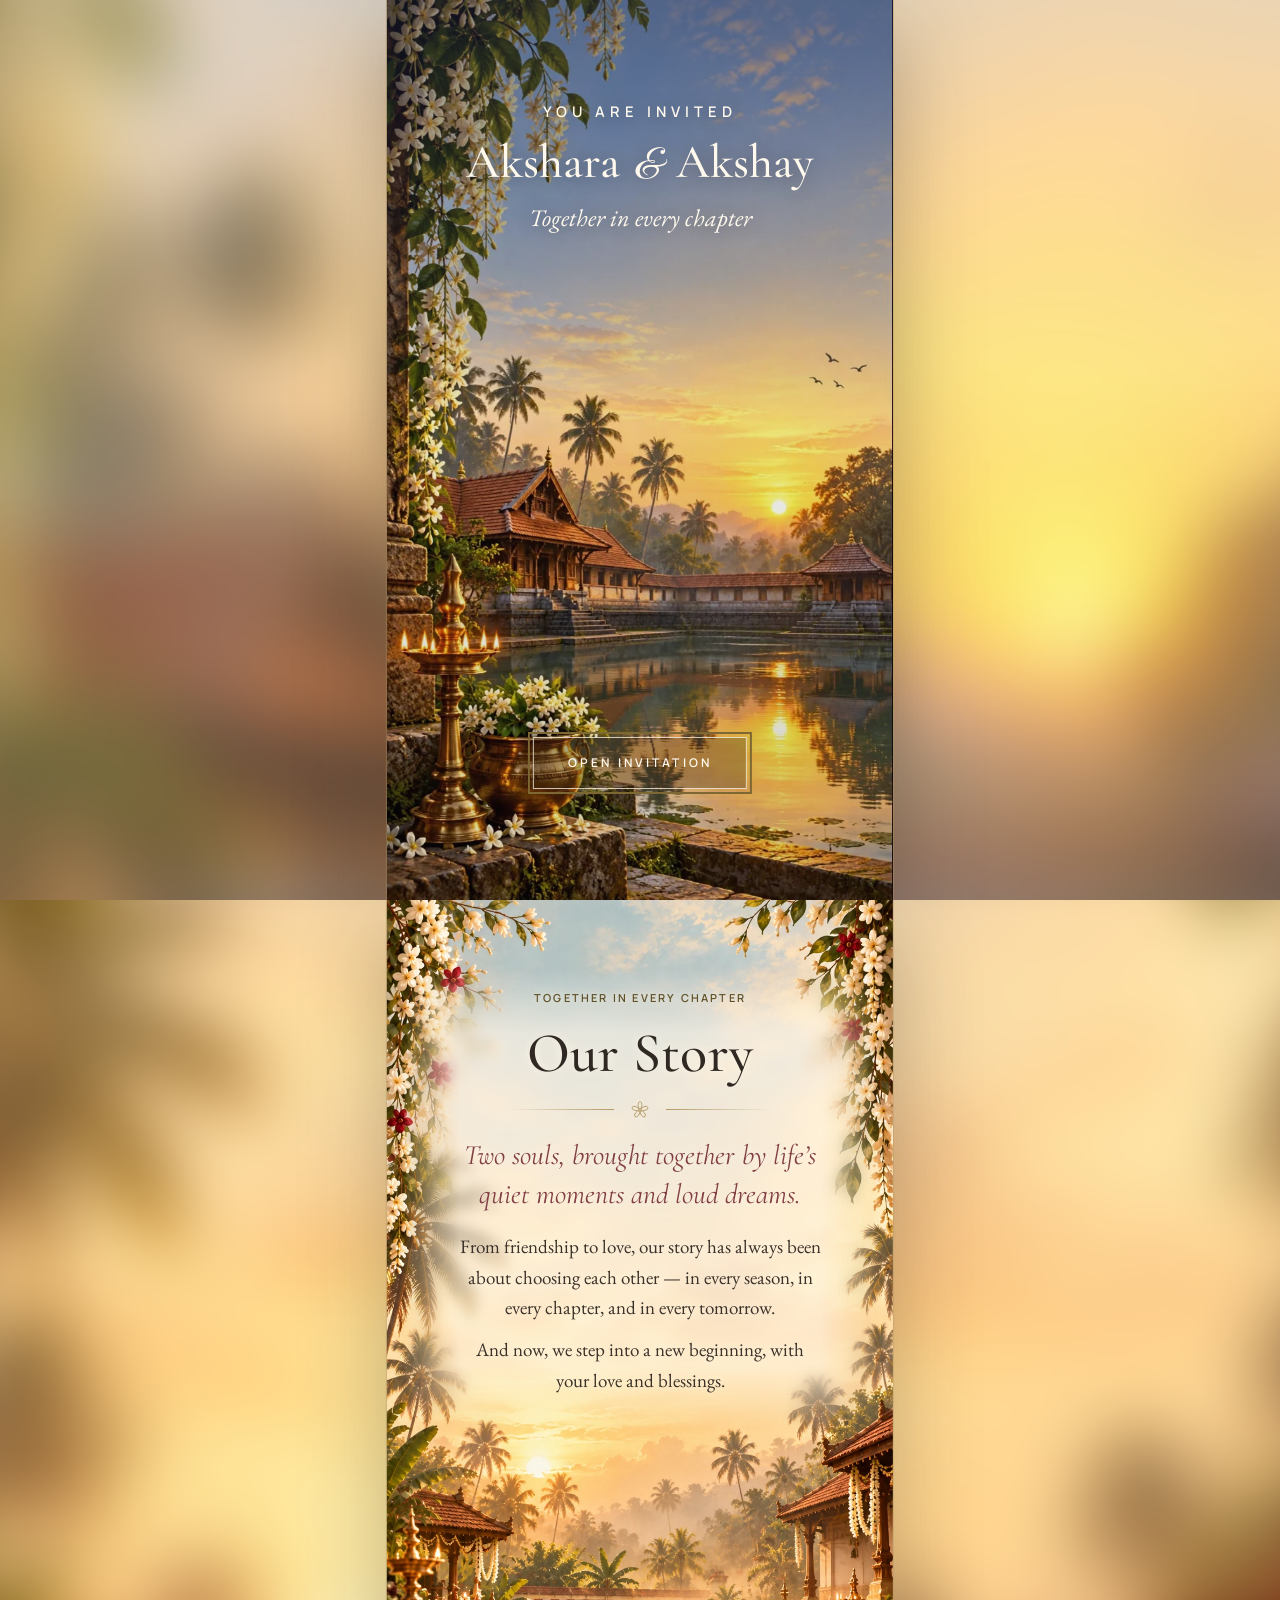
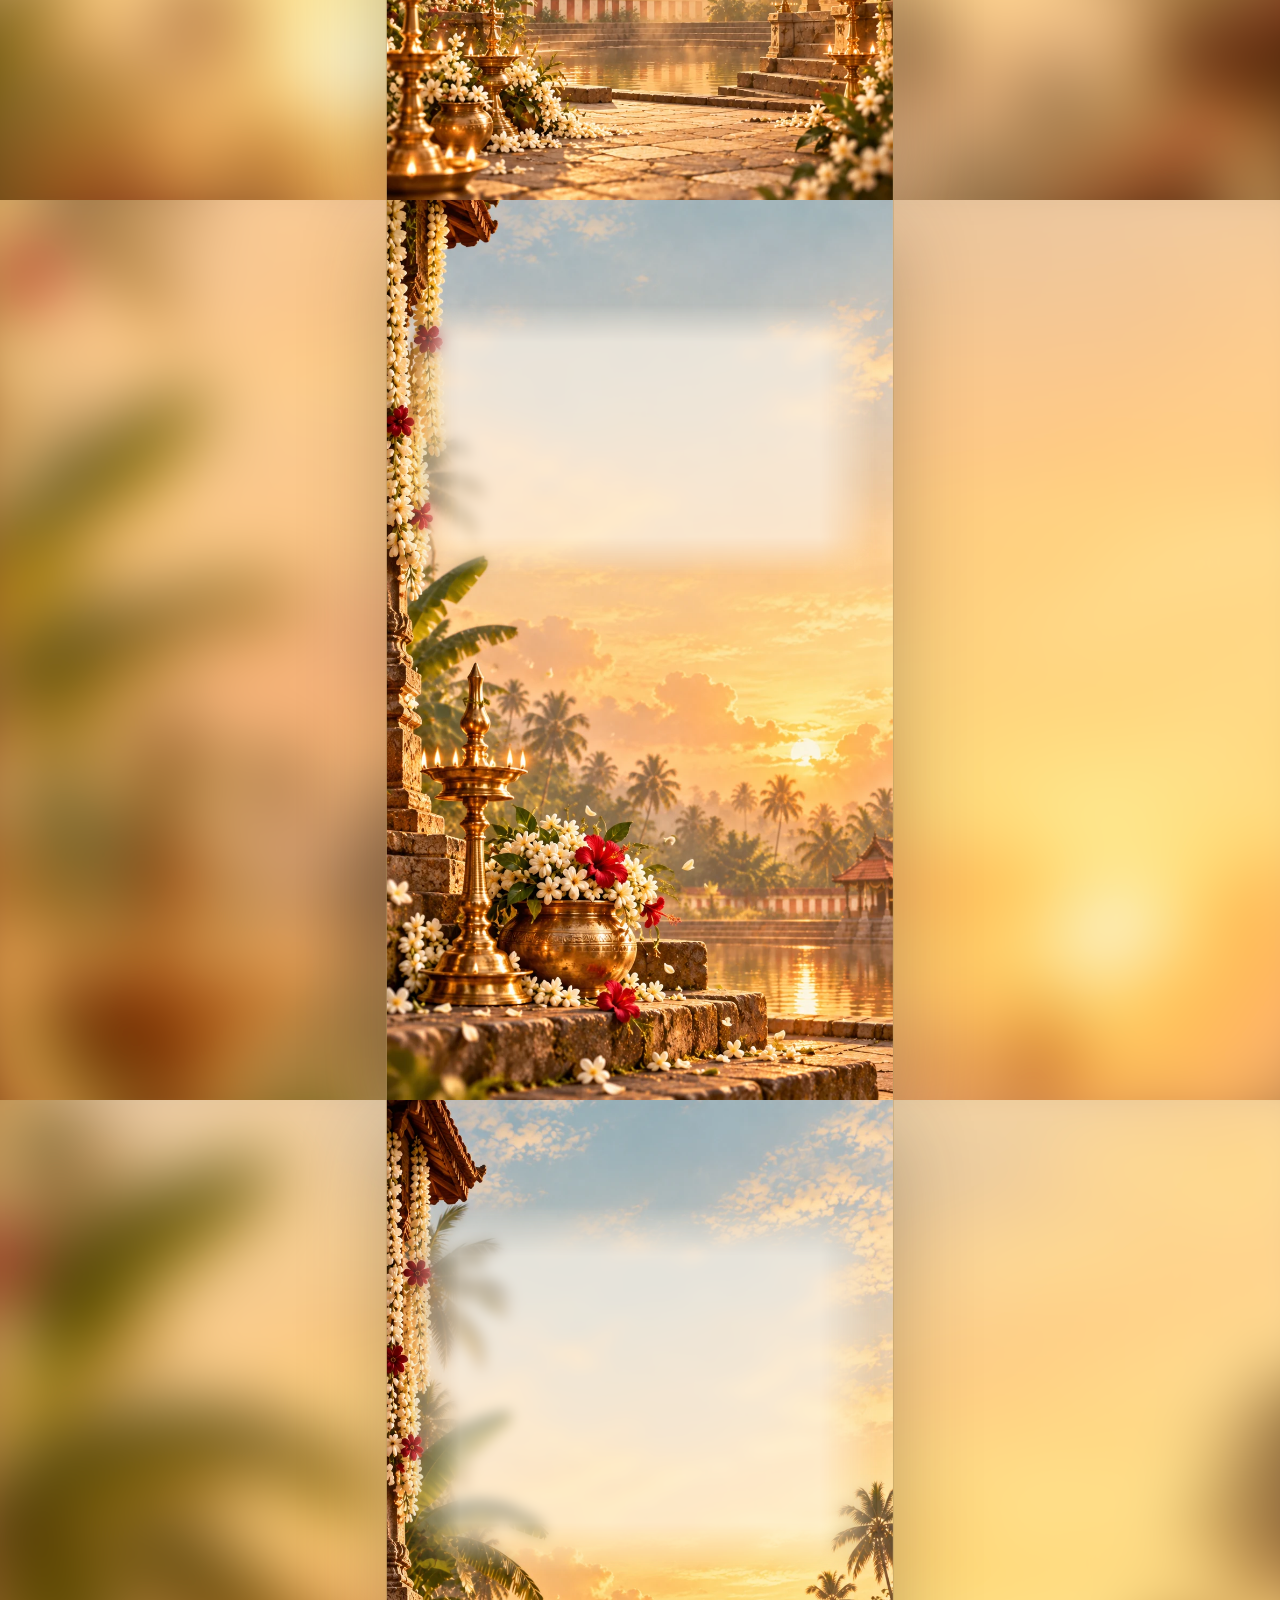
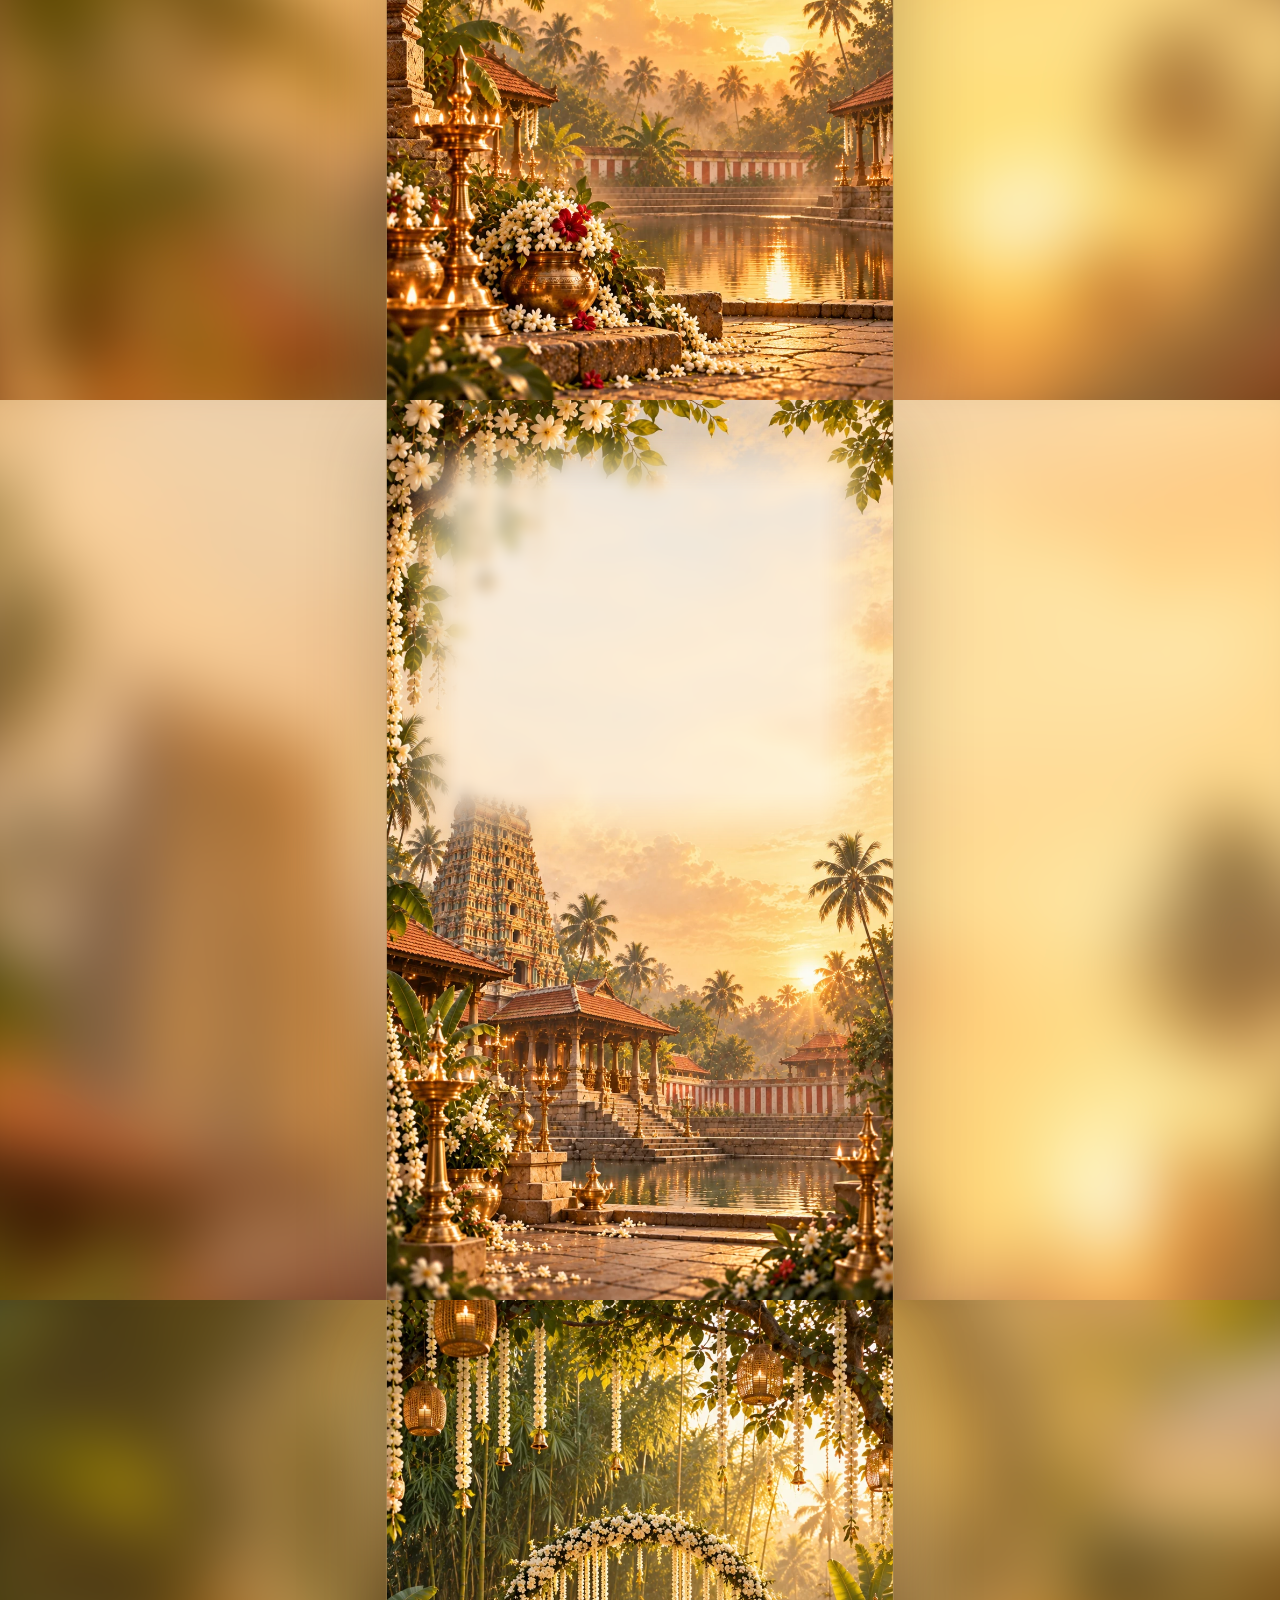
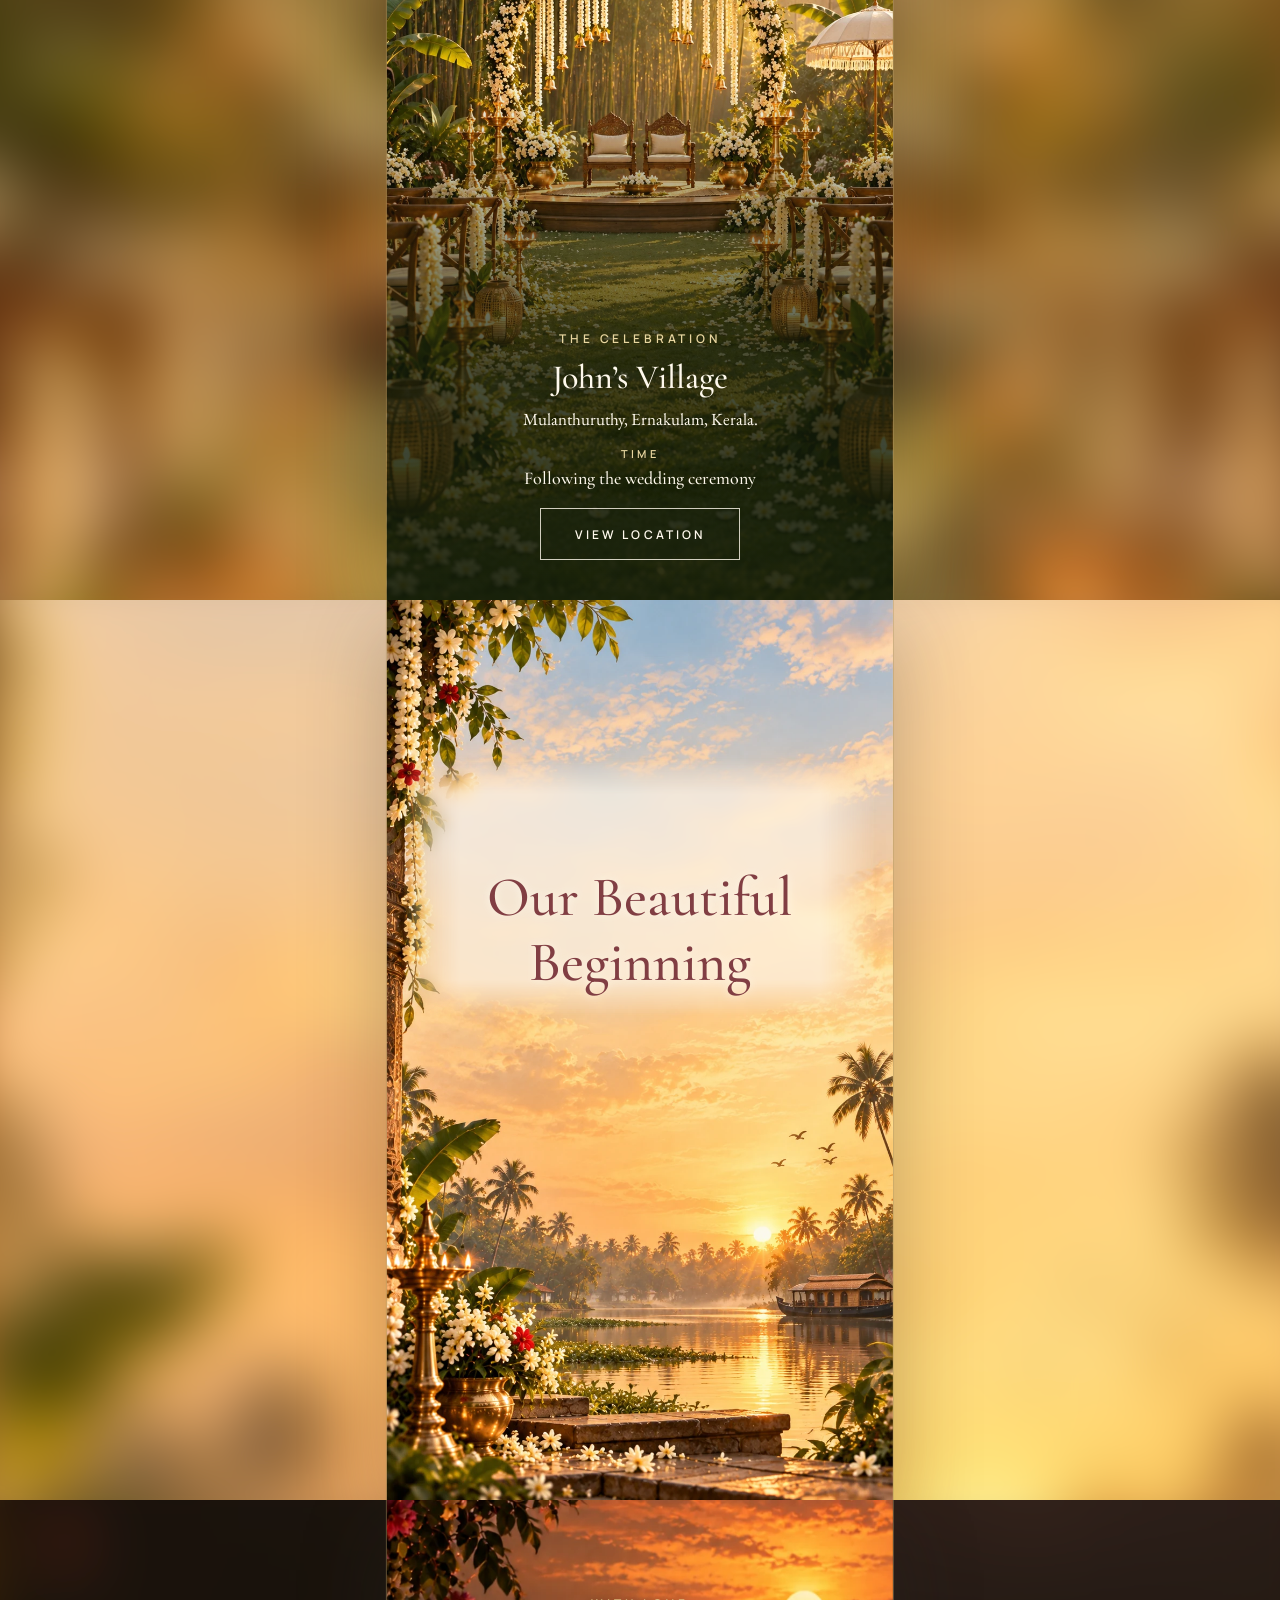
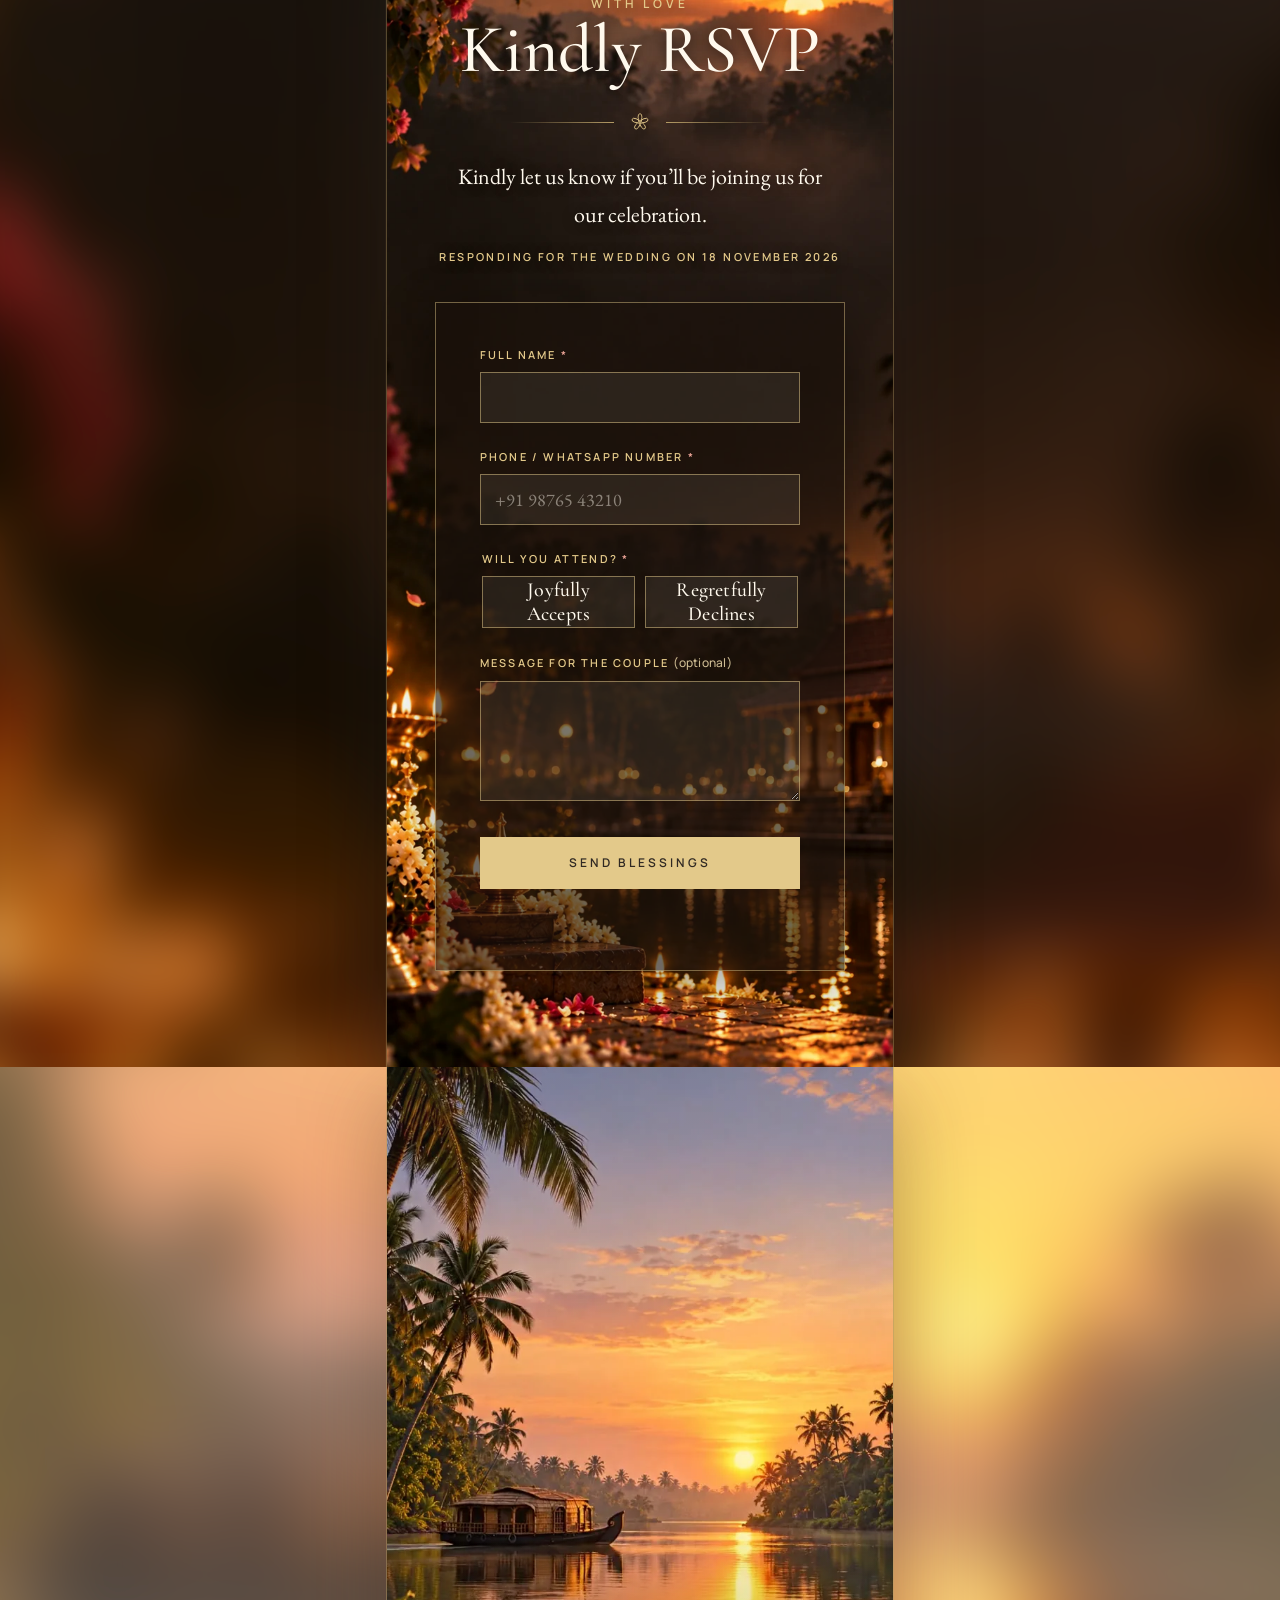
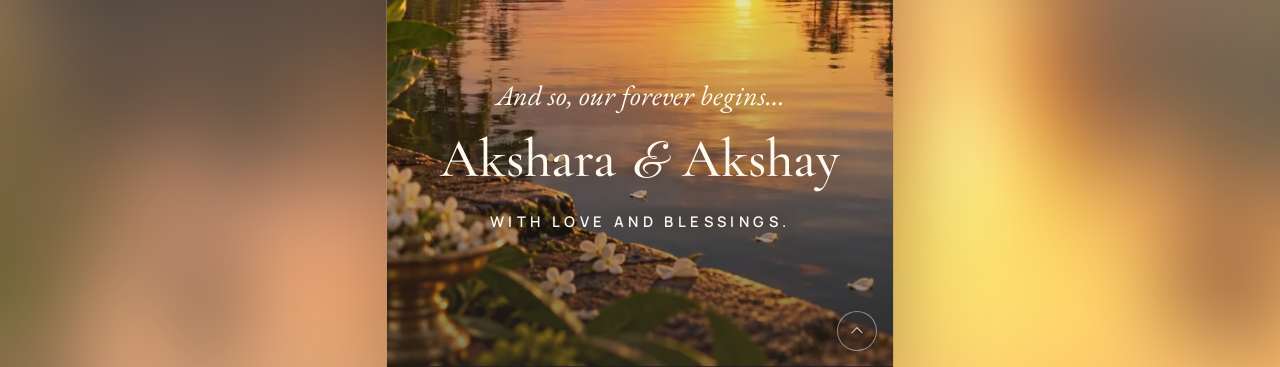
==== commit 08235f1a: "first commit" ====
--- a/index.html
+++ b/index.html
@@ -58,31 +58,6 @@
   <svg viewBox="0 0 24 24" aria-hidden="true"><path class="ico-play" d="M9 7v10l8-5z" fill="currentColor"/><path class="ico-pause" d="M8 7h3v10H8zM13 7h3v10h-3z" fill="currentColor"/></svg>
 </button>
 
-<!-- Music Player Bar -->
-<div class="music-player" id="musicPlayer" hidden>
-  <div class="player-controls">
-    <button class="player-btn" id="playerPlayPause" type="button" aria-label="Play">
-      <svg viewBox="0 0 24 24" aria-hidden="true">
-        <path class="ico-play" d="M9 7v10l8-5z" fill="currentColor"/>
-        <path class="ico-pause" d="M8 7h3v10H8zM13 7h3v10h-3z" fill="currentColor"/>
-      </svg>
-    </button>
-    <div class="player-info">
-      <span class="player-title" id="playerTitle">Wedding Music</span>
-      <span class="player-time">
-        <span id="playerCurrent">0:00</span> / <span id="playerDuration">0:00</span>
-      </span>
-    </div>
-  </div>
-  <div class="player-progress">
-    <input type="range" id="playerSeek" min="0" max="100" value="0" step="0.1" aria-label="Seek">
-  </div>
-  <div class="player-volume">
-    <svg viewBox="0 0 24 24" aria-hidden="true"><path d="M3 9v6h4l5 5V4L7 9H3zm13.5 3c0-1.77-1.02-3.29-2.5-4.03v8.05c1.48-.73 2.5-2.25 2.5-4.02z" fill="currentColor"/></svg>
-    <input type="range" id="playerVolume" min="0" max="100" value="70" aria-label="Volume">
-  </div>
-</div>
-
 <!-- ============ OPEN INVITATION ============ -->
 <div class="opening" id="opening" role="dialog" aria-label="Wedding invitation">
   <div class="stage-bg" style="background-image:url(assets/img/opening-poster.webp)"></div>
--- a/assets/css/styles.css
+++ b/assets/css/styles.css
@@ -126,37 +126,6 @@
 .music-toggle .ico-pause{display:none}
 .music-toggle[aria-pressed="true"] .ico-play{display:none}
 .music-toggle[aria-pressed="true"] .ico-pause{display:block}
-
-/* music player bar */
-.music-player{position:fixed;bottom:0;left:0;right:0;z-index:69;background:rgba(245,240,229,.96);border-top:1px solid rgba(179,154,100,.45);padding:12px clamp(16px,3vw,24px);display:grid;grid-template-columns:1fr auto;gap:12px;align-items:center;backdrop-filter:blur(10px);transition:transform .4s var(--ease);box-shadow:0 -2px 12px rgba(48,41,35,.08)}
-.music-player[hidden]{transform:translateY(100%)}
-.player-controls{display:flex;align-items:center;gap:12px}
-.player-btn{width:36px;height:36px;border-radius:50%;border:1px solid var(--gold);background:transparent;color:var(--brown);cursor:pointer;display:grid;place-items:center;transition:background .3s,transform .2s}
-.player-btn:hover{background:var(--gold);transform:scale(1.05)}
-.player-btn:active{transform:scale(.95)}
-.player-btn svg{width:16px;height:16px}
-.player-btn .ico-pause{display:none}
-.player-btn.playing .ico-play{display:none}
-.player-btn.playing .ico-pause{display:block}
-.player-info{display:flex;flex-direction:column;gap:2px;min-width:0}
-.player-title{font:600 12px var(--f-ui);letter-spacing:.04em;color:var(--brown);white-space:nowrap;overflow:hidden;text-overflow:ellipsis}
-.player-time{font:500 11px var(--f-ui);color:var(--gold-deep);letter-spacing:.02em}
-.player-progress{grid-column:1/-1;margin-top:-4px}
-.player-progress input[type=range]{width:100%;height:4px;-webkit-appearance:none;appearance:none;background:rgba(179,154,100,.3);border-radius:2px;outline:none;cursor:pointer}
-.player-progress input[type=range]::-webkit-slider-thumb{-webkit-appearance:none;appearance:none;width:12px;height:12px;border-radius:50%;background:var(--gold-deep);cursor:pointer;transition:transform .2s}
-.player-progress input[type=range]::-moz-range-thumb{width:12px;height:12px;border-radius:50%;background:var(--gold-deep);cursor:pointer;border:none;transition:transform .2s}
-.player-progress input[type=range]:hover::-webkit-slider-thumb{transform:scale(1.2)}
-.player-progress input[type=range]:hover::-moz-range-thumb{transform:scale(1.2)}
-.player-volume{display:flex;align-items:center;gap:8px}
-.player-volume svg{width:18px;height:18px;color:var(--gold-deep);flex-shrink:0}
-.player-volume input[type=range]{width:80px;height:3px;-webkit-appearance:none;appearance:none;background:rgba(179,154,100,.3);border-radius:2px;outline:none;cursor:pointer}
-.player-volume input[type=range]::-webkit-slider-thumb{-webkit-appearance:none;appearance:none;width:10px;height:10px;border-radius:50%;background:var(--gold-deep);cursor:pointer}
-.player-volume input[type=range]::-moz-range-thumb{width:10px;height:10px;border-radius:50%;background:var(--gold-deep);cursor:pointer;border:none}
-@media (max-width:640px){
-  .music-player{grid-template-columns:1fr;padding:10px 16px}
-  .player-volume{display:none}
-  .music-toggle{bottom:calc(90px + env(safe-area-inset-bottom))}
-}
 
 /* ---------- opening ---------- */
 .opening{position:fixed;inset:0;z-index:100;overflow:hidden;background:var(--brown);transition:opacity 1.4s var(--ease),visibility 1.4s}
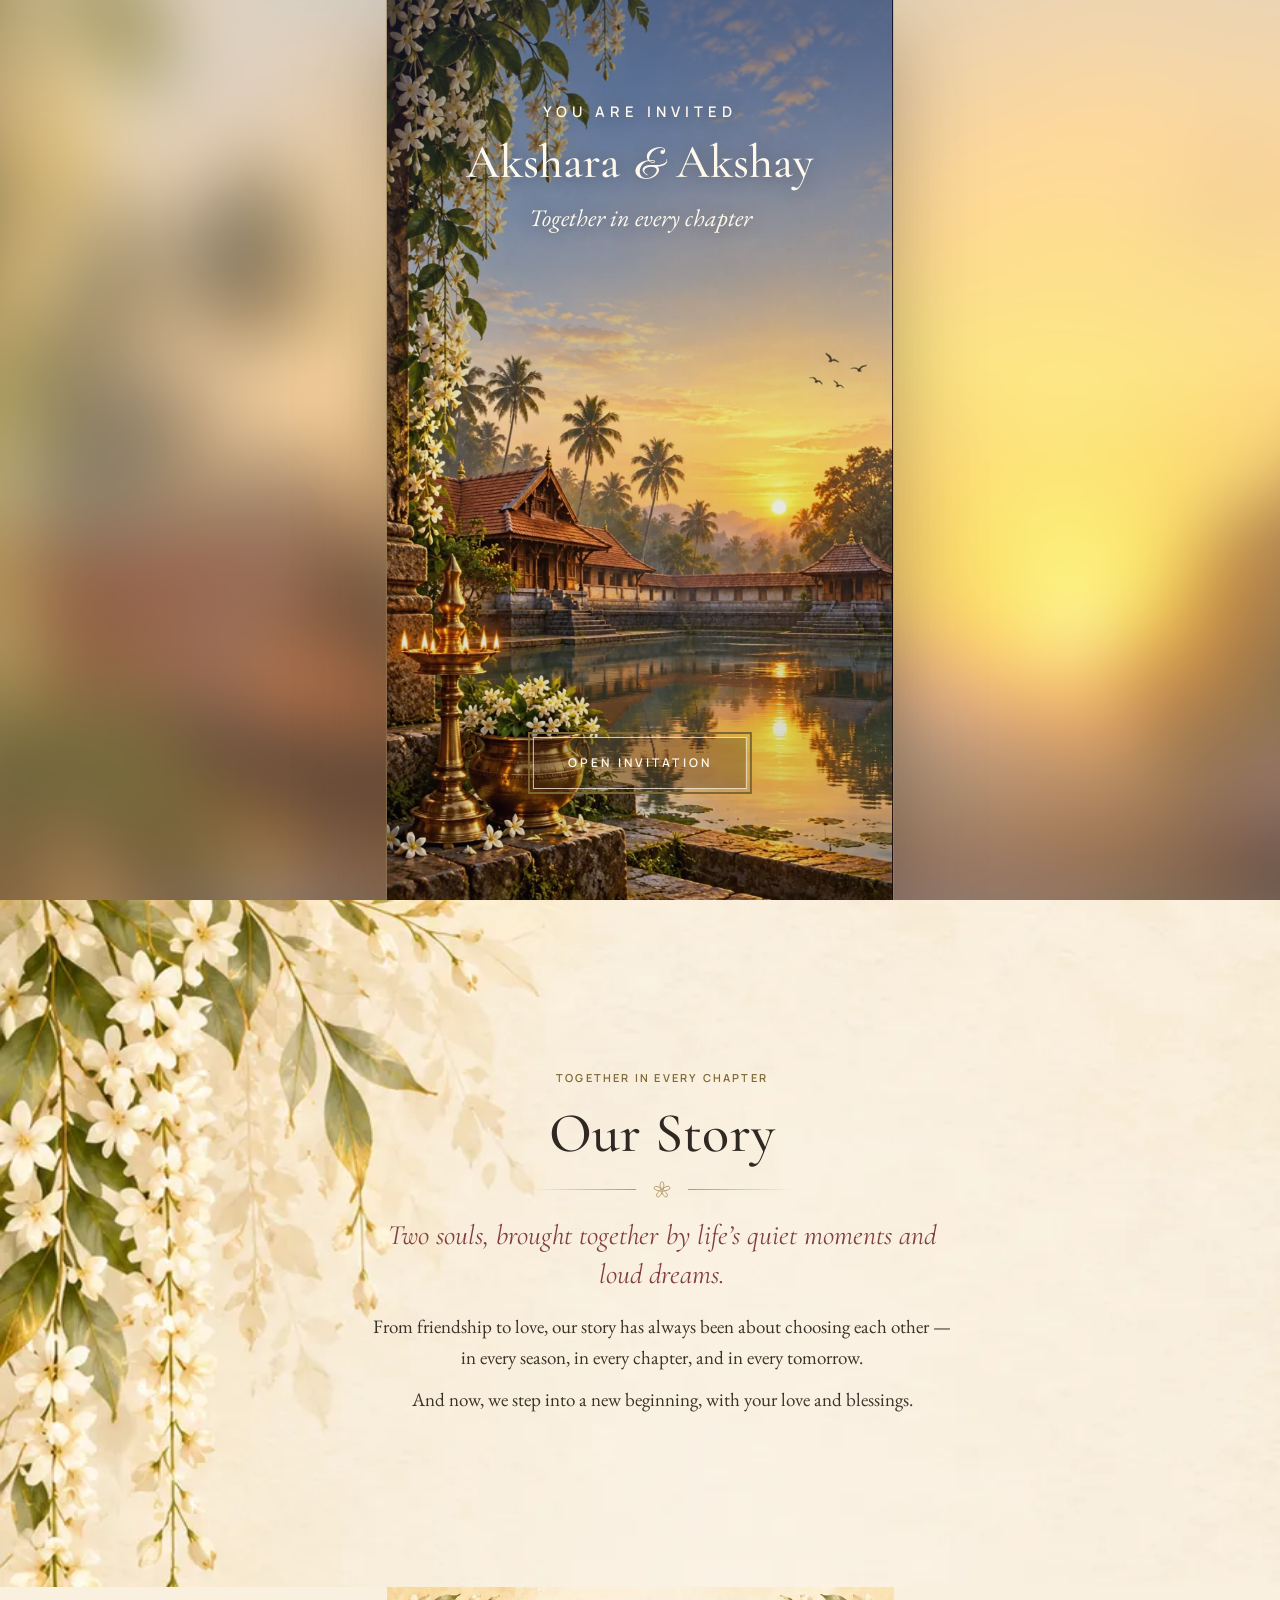
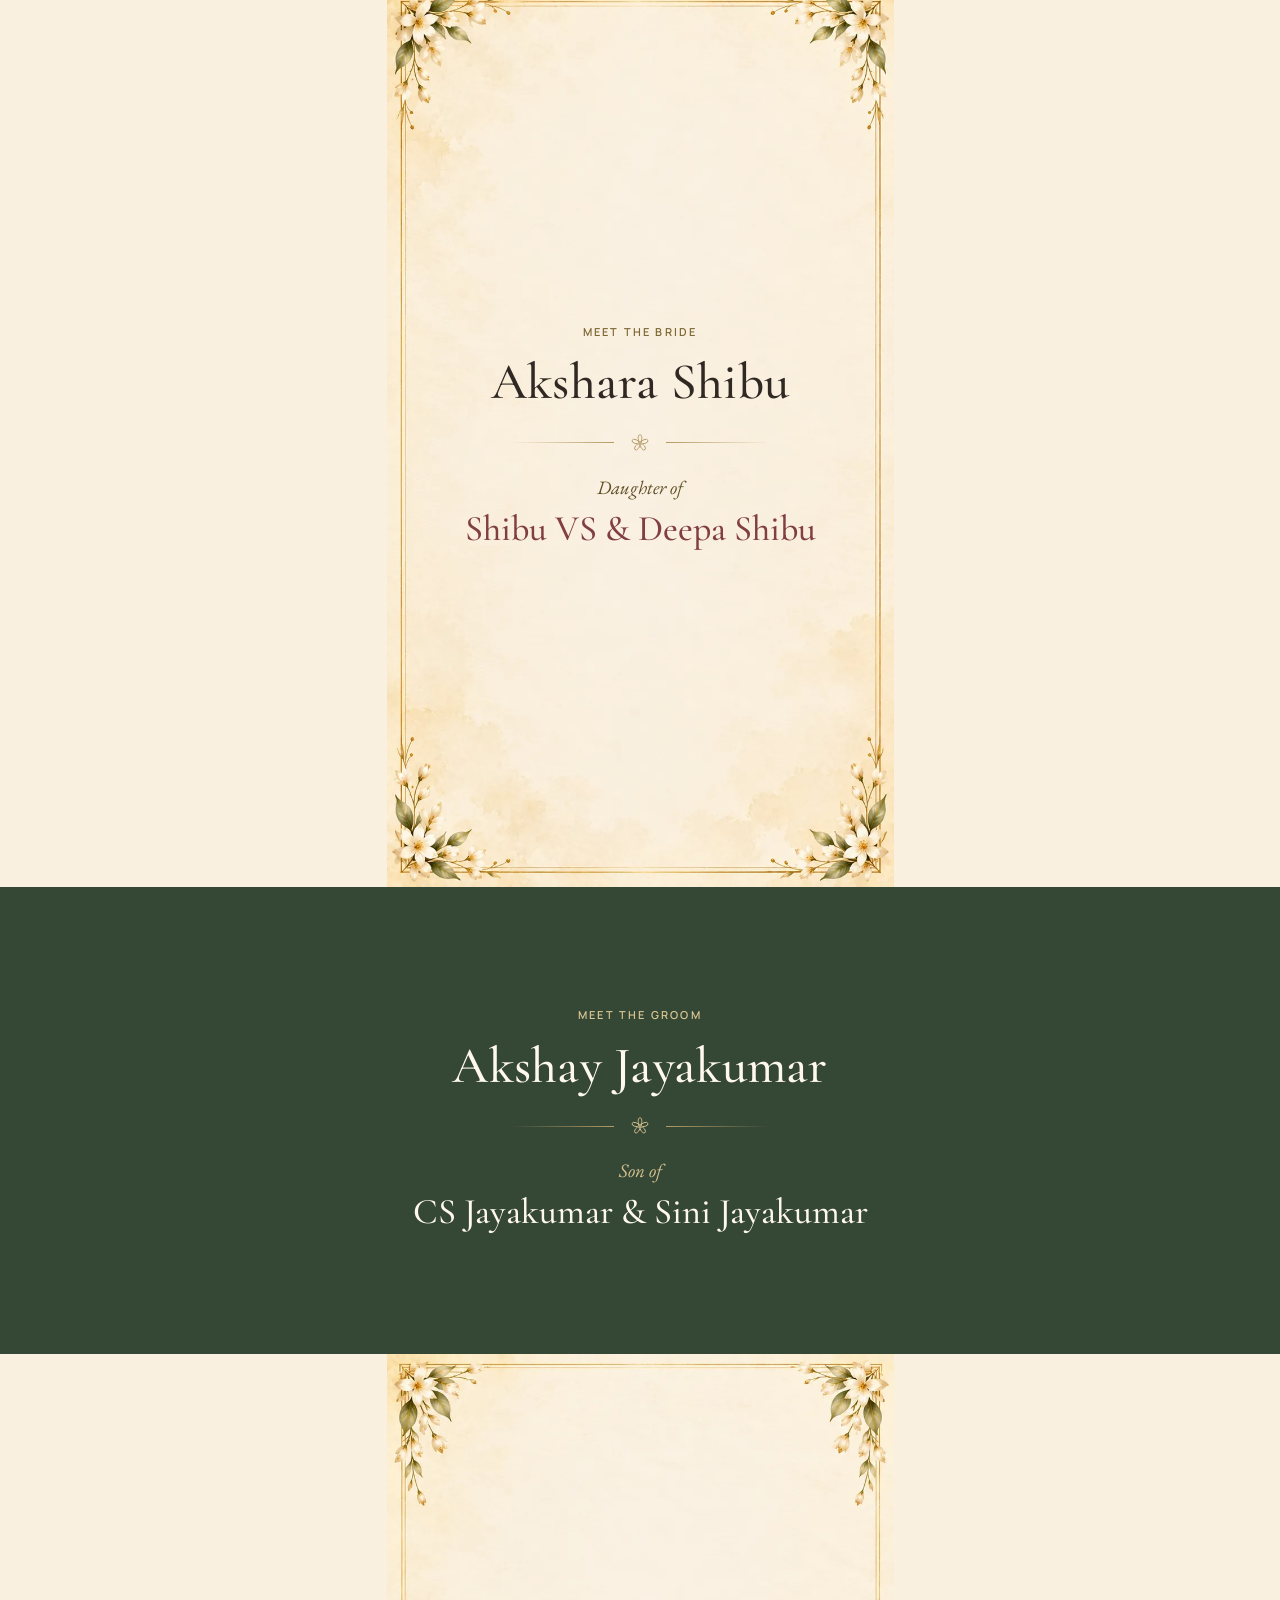
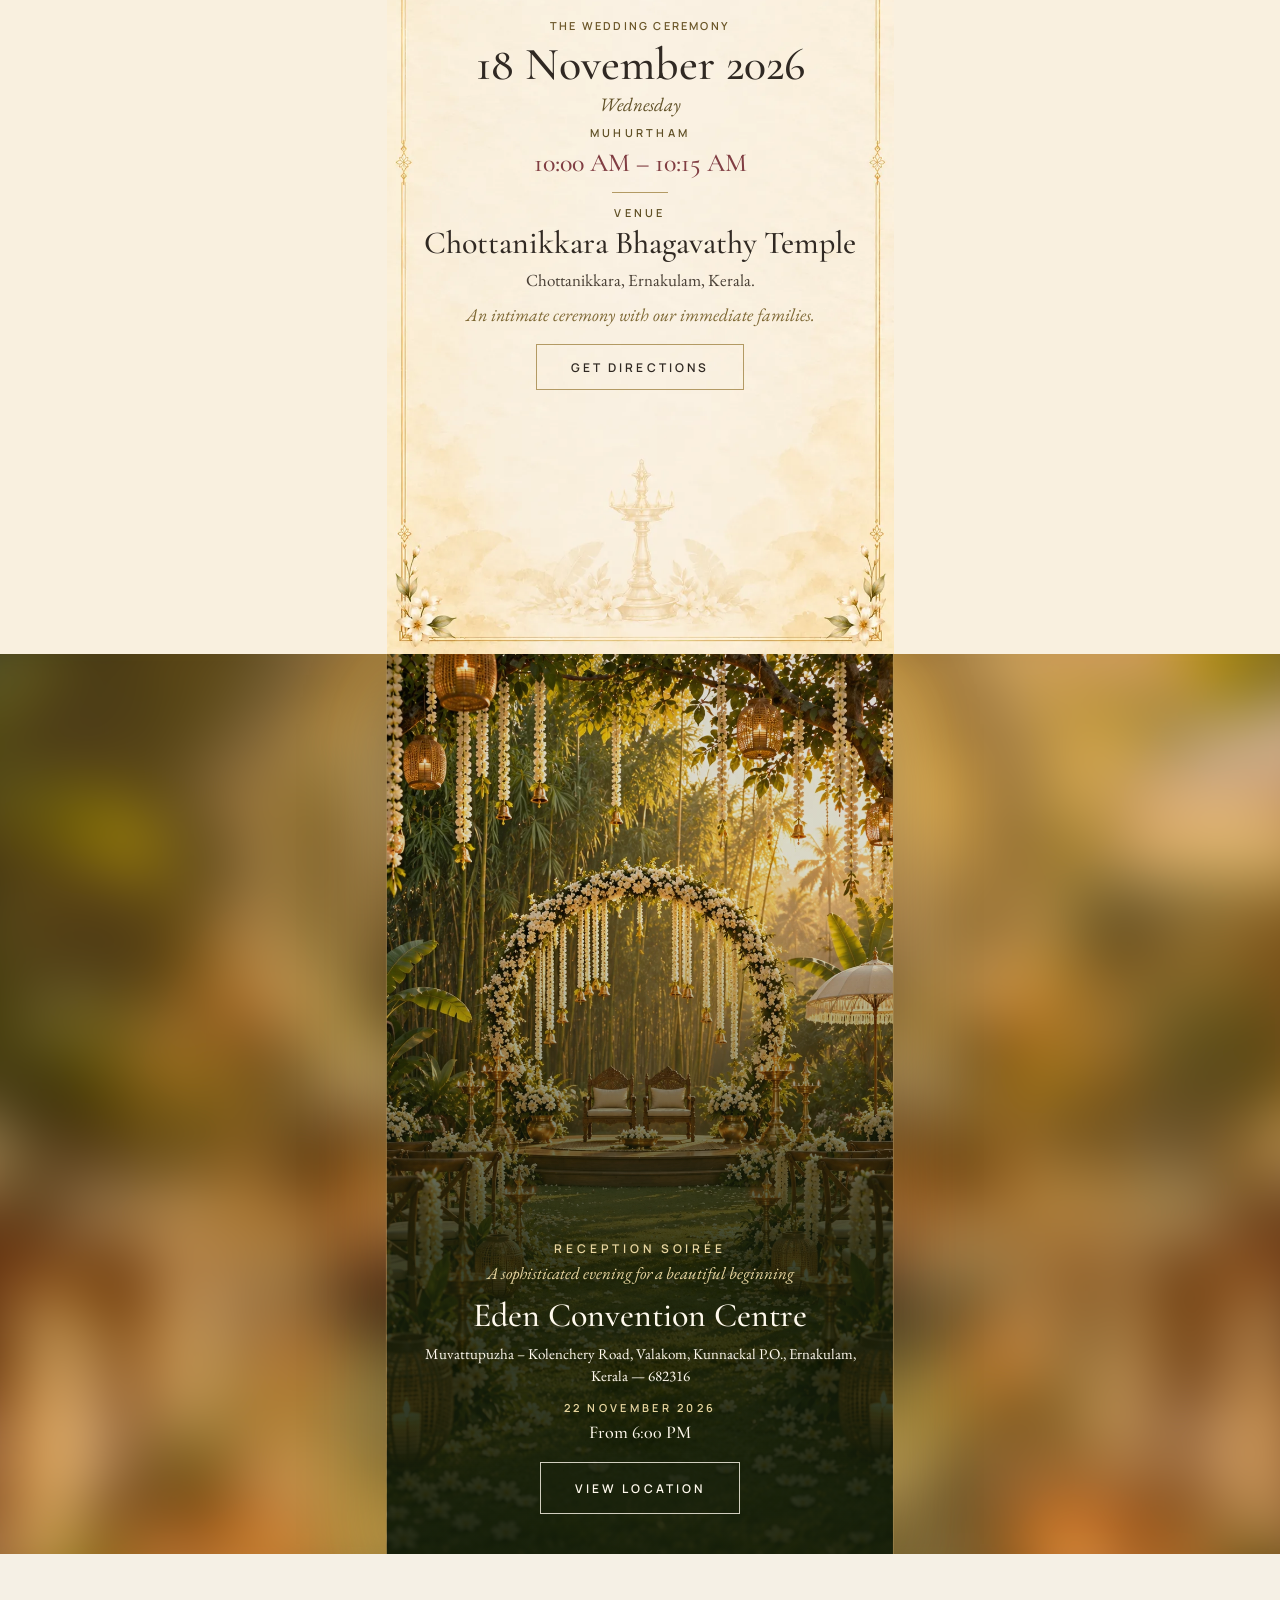
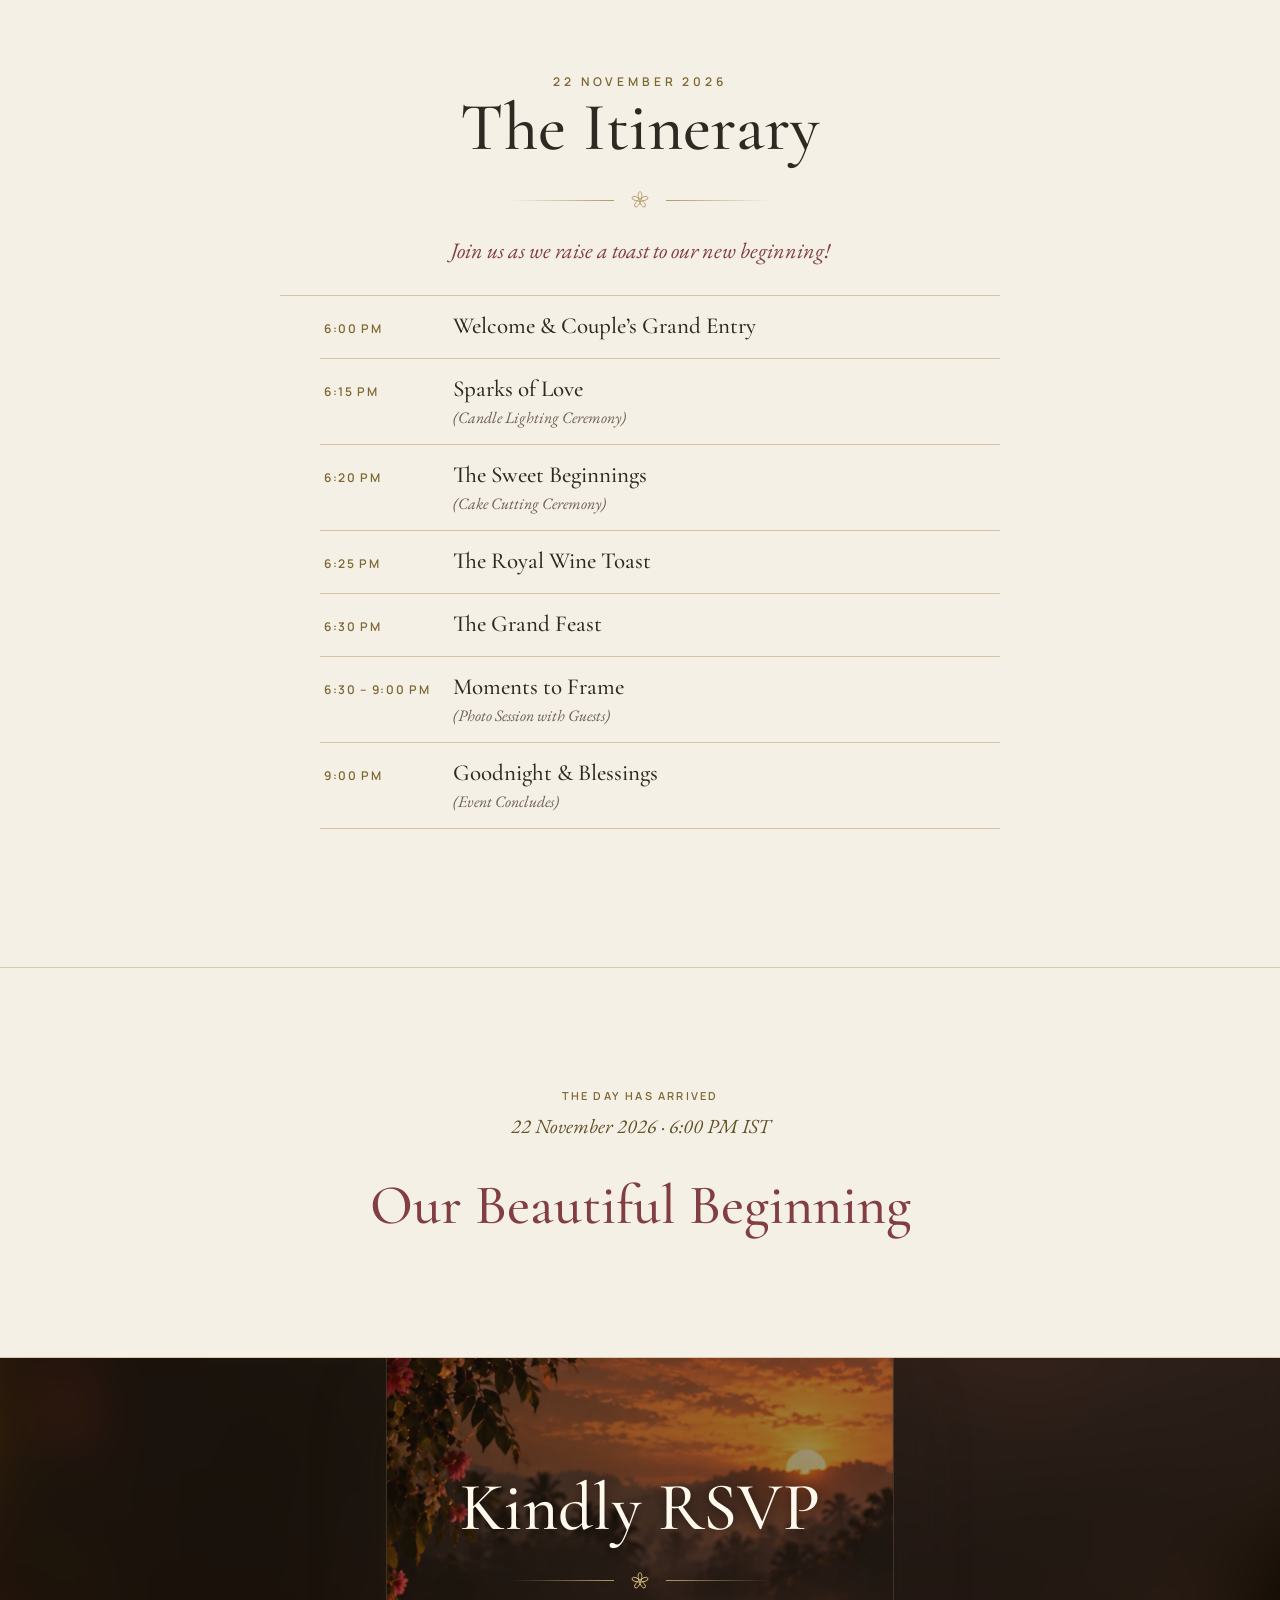
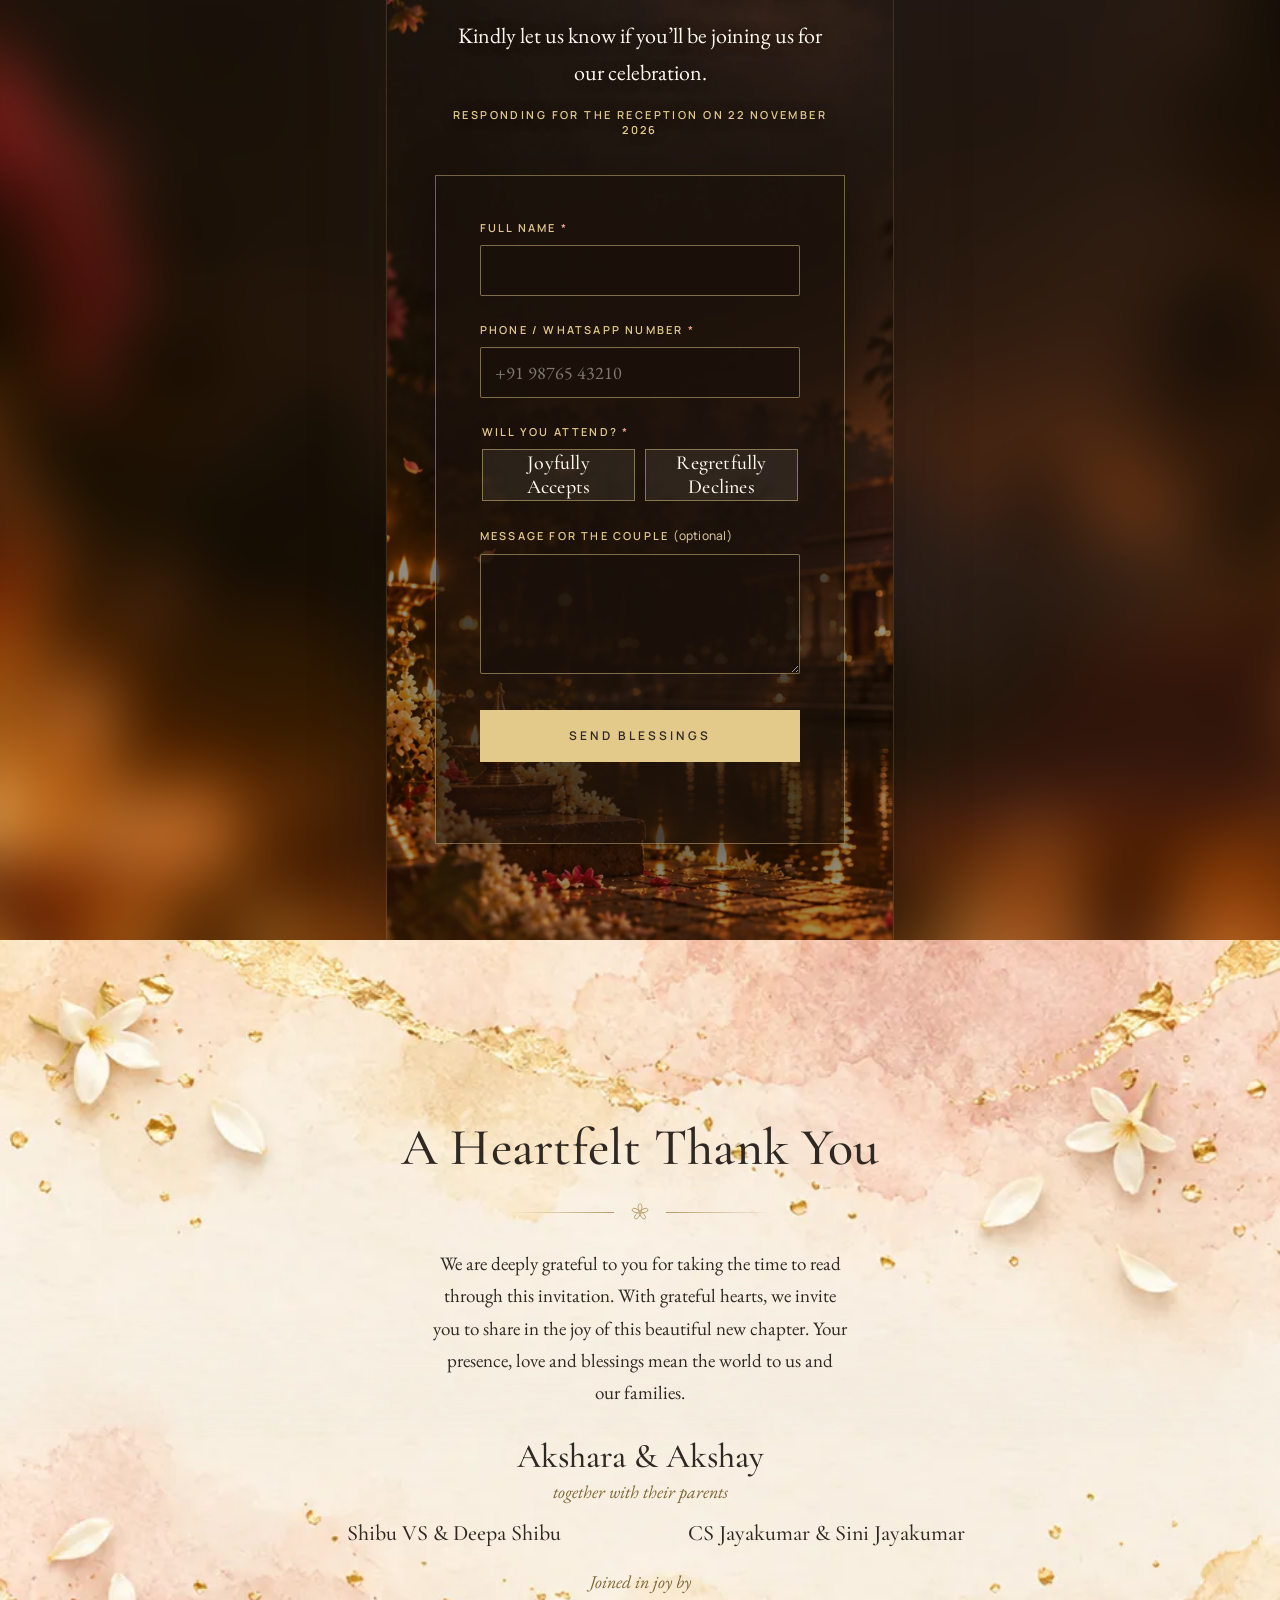
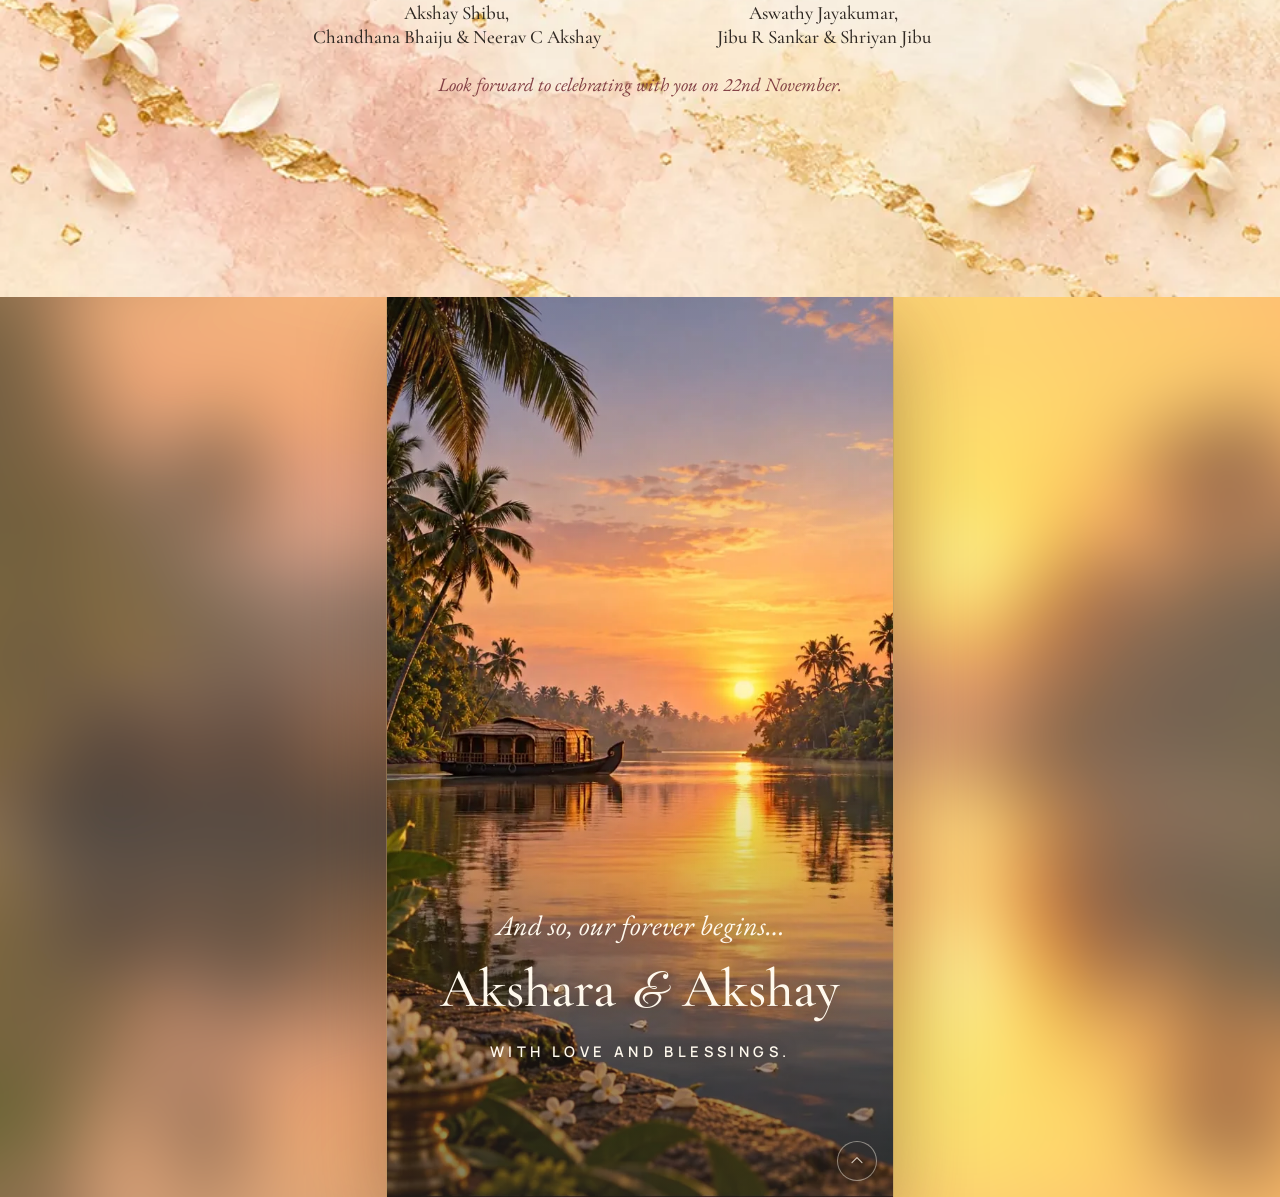
==== commit 5ddf798a: "first commit" ====
--- a/index.html
+++ b/index.html
@@ -4,13 +4,13 @@
   <meta charset="utf-8">
   <meta name="viewport" content="width=device-width, initial-scale=1, viewport-fit=cover">
   <title>Akshara &amp; Akshay | Wedding Invitation</title>
-  <meta name="description" content="Together in every chapter. Celebrating the wedding of Akshara Shibu and Akshay Jayakumar on 18 November 2026.">
+  <meta name="description" content="Together in every chapter. Celebrating the wedding of Akshara Shibu and Akshay Jayakumar on 18 November 2026. Reception on 22 November 2026.">
   <meta name="theme-color" content="#F5F0E5">
 
   <!-- Open Graph / WhatsApp. IMPORTANT: replace YOUR-DOMAIN with the live address (crawlers need absolute URLs). -->
   <meta property="og:type" content="website">
   <meta property="og:title" content="Akshara &amp; Akshay | Wedding Invitation">
-  <meta property="og:description" content="Together in every chapter. Celebrating the wedding of Akshara Shibu and Akshay Jayakumar on 18 November 2026.">
+  <meta property="og:description" content="Together in every chapter. Celebrating the wedding of Akshara Shibu and Akshay Jayakumar on 18 November 2026. Reception on 22 November 2026.">
   <meta property="og:image" content="https://akshara-akshay.vercel.app/assets/og/og-image.jpg">
   <meta property="og:image:width" content="1200">
   <meta property="og:image:height" content="630">
@@ -94,6 +94,7 @@
         <p class="hero-sub hero-r" style="--d:.7s">Two hearts, one beautiful beginning.</p>
         <p class="hero-date hero-r" style="--d:.9s">18 November 2026</p>
         <p class="hero-place hero-r" style="--d:1s">Chottanikkara, Kerala</p>
+        <p class="hero-place hero-r hero-recep" style="--d:1.1s">Reception · 22 November 2026</p>
       </div>
       <div class="hero-foot hero-r" style="--d:1.2s">
         <a class="scroll-cue" href="#story" aria-label="Scroll to our story"><span></span></a>
@@ -155,42 +156,52 @@
       <p class="venue-label" data-reveal style="--d:.34s">Venue</p>
       <h3 class="venue-name" data-reveal style="--d:.38s">Chottanikkara Bhagavathy Temple</h3>
       <address class="venue-addr" data-reveal style="--d:.42s">Chottanikkara, Ernakulam, Kerala.</address>
+      <p class="private-note" data-reveal style="--d:.46s">An intimate ceremony with our immediate families.</p>
       <a class="btn btn-gold" data-reveal style="--d:.5s" href="https://maps.app.goo.gl/RH8T16EhHM3pC5s3A?g_st=aw" target="_blank" rel="noopener noreferrer">Get Directions</a>
     </div>
   </section>
 
-  <!-- ============ CELEBRATION / VENUE ============ -->
+  <!-- ============ RECEPTION (22 Nov) ============ -->
   <section class="venue" id="venue" aria-labelledby="venueTitle">
     <div class="venue-media">
       <img src="assets/img/garden-mandap.webp" width="941" height="1672" loading="lazy" decoding="async" alt="A garden mandap draped in white jasmine garlands, with brass lamps and palms at sunset">
     </div>
     <div class="venue-panel">
       <div class="panel" data-reveal>
-        <p class="eyebrow" id="venueTitle">The Celebration</p>
-        <div class="ornament lamp" aria-hidden="true"><i></i><svg><use href="#lamp"/></svg><i></i></div>
-        <h3 class="venue-name">John’s Village</h3>
-        <address class="venue-addr">Mulanthuruthy, Ernakulam, Kerala.</address>
-        <p class="venue-time"><span>Time</span> Following the wedding ceremony</p>
-        <a class="btn btn-gold" href="https://maps.app.goo.gl/8eFNhCftjgxNM4XY9?g_st=aw" target="_blank" rel="noopener noreferrer">View Location</a>
-
-        <!-- Optional separate reception — off by default (config.js → reception.enabled) -->
-        <div class="reception" id="reception" hidden>
-          <div class="rule" aria-hidden="true"></div>
-          <p class="eyebrow">The Reception</p>
-          <p class="venue-name sm">Eden Convention Centre</p>
-          <address class="venue-addr">Valakom, Ernakulam</address>
-          <p class="venue-time"><span>22 November 2026</span> From 6:00 PM</p>
-        </div>
-      </div>
-    </div>
-  </section>
-
-  <!-- ============ COUNTDOWN ============ -->
+        <p class="eyebrow" id="venueTitle">Reception Soirée</p>
+        <p class="venue-tag">A sophisticated evening for a beautiful beginning</p>
+        <h3 class="venue-name">Eden Convention Centre</h3>
+        <address class="venue-addr">Muvattupuzha – Kolenchery Road, Valakom, Kunnackal P.O., Ernakulam, Kerala — 682316</address>
+        <p class="venue-time"><span>22 November 2026</span> From 6:00 PM</p>
+        <a class="btn btn-gold" href="https://maps.app.goo.gl/cKQQFqmow4EeozAB8?g_st=ac" target="_blank" rel="noopener noreferrer">View Location</a>
+      </div>
+    </div>
+  </section>
+
+  <!-- ============ ITINERARY ============ -->
+  <section class="section itinerary" id="itinerary" aria-labelledby="itTitle">
+    <div class="container narrow center">
+      <p class="eyebrow" data-reveal>22 November 2026</p>
+      <h2 class="title" id="itTitle" data-reveal style="--d:.08s">The Itinerary</h2>
+      <div class="ornament" data-reveal style="--d:.14s" aria-hidden="true"><i></i><svg><use href="#jasmine"/></svg><i></i></div>
+      <p class="it-lead" data-reveal style="--d:.2s">Join us as we raise a toast to our new beginning!</p>
+      <ol class="it-list">
+        <li data-reveal><time>6:00 PM</time><span>Welcome &amp; Couple’s Grand Entry</span></li>
+        <li data-reveal><time>6:15 PM</time><span>Sparks of Love <em>(Candle Lighting Ceremony)</em></span></li>
+        <li data-reveal><time>6:20 PM</time><span>The Sweet Beginnings <em>(Cake Cutting Ceremony)</em></span></li>
+        <li data-reveal><time>6:25 PM</time><span>The Royal Wine Toast</span></li>
+        <li data-reveal><time>6:30 PM</time><span>The Grand Feast</span></li>
+        <li data-reveal><time>6:30 – 9:00 PM</time><span>Moments to Frame <em>(Photo Session with Guests)</em></span></li>
+        <li data-reveal><time>9:00 PM</time><span>Goodnight &amp; Blessings <em>(Event Concludes)</em></span></li>
+      </ol>
+    </div>
+  </section>
+
   <section class="section countdown" id="countdown" aria-labelledby="cdTitle">
     <div class="container narrow center">
-      <p class="eyebrow" id="cdTitle" data-reveal>Counting down to</p>
-      <p class="cd-date" data-reveal style="--d:.08s">18 November 2026 · 10:00 AM IST</p>
-      <div class="cd" id="cd" data-reveal style="--d:.16s" role="timer" aria-label="Time remaining until the wedding">
+      <p class="eyebrow" id="cdTitle" data-reveal>Counting down to the reception</p>
+      <p class="cd-date" data-reveal style="--d:.08s">22 November 2026 · 6:00 PM IST</p>
+      <div class="cd" id="cd" data-reveal style="--d:.16s" role="timer" aria-label="Time remaining until the reception">
         <div class="cd-cell"><b id="cdD">--</b><span>Days</span></div>
         <i aria-hidden="true"></i>
         <div class="cd-cell"><b id="cdH">--</b><span>Hours</span></div>
@@ -265,6 +276,20 @@
         <h3 id="thanksTitle">Thank you</h3>
         <p id="thanksText"></p>
       </div>
+    </div>
+  </section>
+
+  <!-- ============ THANK YOU / FAMILY ============ -->
+  <section class="section family" id="family" aria-labelledby="famTitle">
+    <div class="container narrow center">
+      <h2 class="title sm" id="famTitle" data-reveal>A Heartfelt Thank You</h2>
+      <div class="ornament" data-reveal style="--d:.08s" aria-hidden="true"><i></i><svg><use href="#jasmine"/></svg><i></i></div>
+      <p class="fam-text" data-reveal style="--d:.12s">We are deeply grateful to you for taking the time to read through this invitation. With grateful hearts, we invite you to share in the joy of this beautiful new chapter. Your presence, love and blessings mean the world to us and our families.</p>
+      <p class="fam-names" data-reveal style="--d:.16s"><strong>Akshara &amp; Akshay</strong><span>together with their parents</span></p>
+      <div class="fam-parents" data-reveal style="--d:.2s"><p>Shibu VS &amp; Deepa Shibu</p><p>CS Jayakumar &amp; Sini Jayakumar</p></div>
+      <p class="fam-join" data-reveal style="--d:.24s">Joined in joy by</p>
+      <div class="fam-parents small" data-reveal style="--d:.28s"><p>Akshay Shibu,<br>Chandhana Bhaiju &amp; Neerav C Akshay</p><p>Aswathy Jayakumar,<br>Jibu R Sankar &amp; Shriyan Jibu</p></div>
+      <p class="fam-close" data-reveal style="--d:.32s">Look forward to celebrating with you on 22nd November.</p>
     </div>
   </section>
 
--- a/assets/css/styles.css
+++ b/assets/css/styles.css
@@ -256,8 +256,9 @@
 .field label,.field legend{display:block;font:600 11px var(--f-ui);letter-spacing:.2em;text-transform:uppercase;color:var(--brown);margin-bottom:10px;padding:0}
 .field label i,.field legend i{color:var(--burgundy);font-style:normal}
 .field label small{text-transform:none;letter-spacing:.02em;font-weight:500;color:#6b5f52;font-size:12px}
-.field input[type=text],.field input[type=tel],.field select,.field textarea{width:100%;font:400 18px var(--f-text);color:var(--brown);background:var(--cream);border:1px solid rgba(179,154,100,.75);border-radius:0;padding:13px 14px;min-height:50px;transition:border-color .3s,box-shadow .3s;-webkit-appearance:none;appearance:none}
+.field input[type=text],.field input[type=tel],.field select,.field textarea{width:100%;font:400 18px var(--f-text);color:var(--brown);background:var(--cream);border:1px solid rgba(179,154,100,.75);border-radius:2px;padding:13px 14px;min-height:50px;transition:border-color .3s,box-shadow .3s;-webkit-appearance:none;appearance:none}
 .field select{background-image:url("data:image/svg+xml;utf8,<svg xmlns='http://www.w3.org/2000/svg' width='12' height='8'><path d='M1 1l5 5 5-5' fill='none' stroke='%237D6733' stroke-width='1.3'/></svg>");background-repeat:no-repeat;background-position:right 16px center;padding-right:40px}
+.field select option{background:var(--cream);color:var(--brown);border:none;padding:8px}
 .field textarea{resize:vertical;min-height:110px}
 .field input:focus,.field select:focus,.field textarea:focus{outline:none;border-color:var(--forest);box-shadow:0 0 0 3px rgba(53,71,53,.14)}
 .field.invalid input,.field.invalid select{border-color:var(--burgundy)}
@@ -441,10 +442,10 @@
 #rsvp .field label,#rsvp .field legend{color:#E3C98A}
 #rsvp .field label small{color:#cdbb92}
 #rsvp .field label i,#rsvp .field legend i{color:#f0a79a}
-#rsvp .field input[type=text],#rsvp .field input[type=tel],#rsvp .field select,#rsvp .field textarea{background:rgba(255,249,237,.07);color:var(--cream);border-color:rgba(227,201,138,.5)}
+#rsvp .field input[type=text],#rsvp .field input[type=tel],#rsvp .field select,#rsvp .field textarea{background:rgba(26,17,10,.75);color:var(--cream);border:1px solid rgba(227,201,138,.5);border-radius:2px}
 #rsvp .field input::placeholder{color:rgba(255,249,237,.45)}
-#rsvp .field select option{color:var(--brown)}
-#rsvp .field select{background-image:url("data:image/svg+xml;utf8,<svg xmlns='http://www.w3.org/2000/svg' width='12' height='8'><path d='M1 1l5 5 5-5' fill='none' stroke='%23E3C98A' stroke-width='1.3'/></svg>")}
+#rsvp .field select option{color:var(--brown);background:var(--cream);border:none}
+#rsvp .field select{background-image:url("data:image/svg+xml;utf8,<svg xmlns='http://www.w3.org/2000/svg' width='12' height='8'><path d='M1 1l5 5 5-5' fill='none' stroke='%23E3C98A' stroke-width='1.3'/></svg>");background-repeat:no-repeat;background-position:right 16px center;background-size:12px 8px}
 #rsvp .field input:focus,#rsvp .field select:focus,#rsvp .field textarea:focus{border-color:#E3C98A;box-shadow:0 0 0 3px rgba(227,201,138,.2)}
 #rsvp .pill span{background:rgba(255,249,237,.07);color:var(--cream);border-color:rgba(227,201,138,.5)}
 #rsvp .pill input:checked+span{background:#E3C98A;border-color:#E3C98A;color:var(--brown)}
@@ -542,3 +543,80 @@
 .opening-content{padding:20% 7cqw 22% 7cqw}
 .opening-names{font-size:clamp(32px,9.4cqw,58px)}
 .opening-shade{background:linear-gradient(180deg,rgba(30,36,60,.5) 0%,rgba(30,36,60,.3) 30%,rgba(30,36,60,.08) 46%,rgba(20,20,20,.18) 100%)}
+
+/* ---------- v7: subtle backgrounds — artwork softened to a gentle tint on the light pages ---------- */
+#story,#bride,#groom,#ceremony,#countdown{background:var(--ivory)!important}
+#story::before,#bride::before,#groom::before,#ceremony::before,#countdown::before{opacity:.35;filter:blur(40px) saturate(.9)}
+#story::after,#bride::after,#groom::after,#ceremony::after,#countdown::after{opacity:.34}
+#story>.container::before,#bride>.container::before,#groom>.container::before,#ceremony>.container::before,#countdown>.container::before{display:none!important}
+#story,#bride,#groom,#ceremony,#countdown{text-shadow:none}
+#story>.container,#bride>.container,#groom>.container,#ceremony>.container,#countdown>.container{padding-inline:clamp(26px,9%,48px)}
+#story .eyebrow,#bride .eyebrow,#groom .eyebrow,#ceremony .eyebrow,#countdown .eyebrow{color:#6b5628}
+#ceremony .btn-gold{background:transparent}
+/* picture pages (venue, RSVP): calmer, darker, less busy */
+.venue::after{background:linear-gradient(0deg,rgba(20,30,10,.92) 0%,rgba(20,30,10,.82) 34%,rgba(20,30,10,.45) 52%,rgba(20,30,10,.15) 70%),var(--img) center/cover no-repeat}
+#rsvp::after{opacity:.55}
+
+/* ---------- v8: plain pages for rhythm — Story, Bride, Groom, Countdown ---------- */
+#story,#bride,#groom,#countdown{min-height:0;align-items:center;padding-block:clamp(72px,12vw,120px)!important;overflow:visible}
+#story::before,#story::after,#bride::before,#bride::after,#groom::before,#groom::after,#countdown::before,#countdown::after{display:none!important}
+#story>.container,#bride>.container,#groom>.container,#countdown>.container{width:min(640px,100% - 48px);padding-inline:0}
+#story{background-color:var(--ivory)!important;
+  background-image:url("data:image/svg+xml;utf8,<svg xmlns='http://www.w3.org/2000/svg' width='220' height='220'><filter id='n'><feTurbulence type='fractalNoise' baseFrequency='.85' numOctaves='2' stitchTiles='stitch'/><feColorMatrix values='0 0 0 0 .55  0 0 0 0 .45  0 0 0 0 .25  0 0 0 .07 0'/></filter><rect width='100%' height='100%' filter='url(%23n)'/></svg>")!important;background-size:auto!important}
+#bride{background:var(--cream)!important}
+#groom{background:var(--forest)!important;color:var(--cream)}
+#groom .title,#groom .parents{color:var(--cream)}
+#groom .eyebrow,#groom .parents-label{color:#D9C592}
+#groom .ornament{color:#D9C592}
+#countdown{background:var(--ivory)!important;border-block:1px solid rgba(179,154,100,.45)}
+#story .eyebrow,#bride .eyebrow,#countdown .eyebrow{color:var(--gold-deep)}
+
+/* ---------- v9: wedding (private) + reception (guests) ---------- */
+.private-note{font:italic 400 18px var(--f-text);color:var(--gold-deep);margin:-6px 0 18px}
+.hero-recep{margin-top:.6cqw!important;letter-spacing:.2em!important;color:var(--burgundy)!important}
+.panel .venue-tag{font:italic 400 17px/1.4 var(--f-text);margin:4px 0 8px;color:#E8D6A0}
+.panel .venue-addr{font-size:15px!important;line-height:1.5}
+.itinerary{background-color:var(--ivory);padding-block:clamp(72px,12vw,120px)}
+.itinerary .title{margin-bottom:0}
+.it-lead{font:italic 400 clamp(18px,4.6vw,22px) var(--f-text);color:var(--burgundy);margin-bottom:30px}
+.it-list{list-style:none;text-align:left;border-top:1px solid rgba(179,154,100,.5)}
+.it-list li{display:grid;grid-template-columns:6.4em 1fr;gap:14px;padding:16px 4px;border-bottom:1px solid rgba(179,154,100,.5);align-items:baseline}
+.it-list time{font:600 12px var(--f-ui);letter-spacing:.14em;text-transform:uppercase;color:var(--gold-deep)}
+.it-list span{font:500 clamp(19px,4.8vw,23px)/1.3 var(--f-display)}
+.it-list em{display:block;font:italic 400 16px var(--f-text);color:#6b5f52;margin-top:2px}
+.family{background:var(--cream);padding-block:clamp(72px,12vw,110px)}
+.title.sm{font-size:clamp(34px,7vw,52px)}
+.fam-text{font-size:clamp(17px,2.2vw,19px);max-width:46ch;margin:0 auto 26px}
+.fam-names strong{display:block;font:500 clamp(26px,5vw,34px) var(--f-display)}
+.fam-names span,.fam-join{font:italic 400 18px var(--f-text);color:var(--gold-deep)}
+.fam-parents{display:grid;gap:8px;margin:12px 0 22px;font:500 clamp(19px,4.2vw,22px)/1.3 var(--f-display)}
+.fam-parents.small{font-size:clamp(16px,3.8vw,19px);gap:14px;margin-top:8px}
+@media(min-width:560px){.fam-parents{grid-template-columns:1fr 1fr;gap:24px}}
+.fam-close{font:italic 400 19px var(--f-text);color:var(--burgundy);margin-top:10px}
+
+/* ---------- v10: supplied paper backgrounds (frame / lamp / jasmine / blush) ---------- */
+#ceremony,#bride{
+  background:#F9F0DF center/contain no-repeat!important;
+  min-height:min(100svh,calc(100vw*1672/941))!important;
+  padding:0!important;align-items:center!important;justify-content:center;text-shadow:none!important;
+}
+#ceremony{background-image:url(../img/paper-lamp.webp)!important}
+#bride{background-image:url(../img/paper-frame.webp)!important}
+#ceremony::before,#ceremony::after,#bride::before,#bride::after{display:none!important}
+#ceremony>.container,#bride>.container{
+  width:min(440px,calc(100% - 72px))!important;margin-inline:auto;
+  background:none!important;border:0!important;box-shadow:none!important;padding:40px 0!important;
+}
+#ceremony>.container::before,#ceremony>.container::after,#bride>.container::before,#bride>.container::after{display:none!important}
+#story{
+  background:url(../img/paper-story-top.webp) top center/100% auto no-repeat,
+             url(../img/paper-story-bot.webp) bottom center/100% auto no-repeat,#F9F0DF!important;
+  padding-top:clamp(120px,24vw,170px)!important;padding-bottom:clamp(110px,22vw,160px)!important;
+}
+#story>.container{padding-left:clamp(44px,12vw,0px)}
+@media(max-width:700px){#story>.container{width:calc(100% - 20px)!important;padding-left:44px;padding-right:12px}}
+#family{
+  background:url(../img/paper-fam-top.webp) top center/100% auto no-repeat,
+             url(../img/paper-fam-bot.webp) bottom center/100% auto no-repeat,#F6EEE0!important;
+  padding-top:clamp(120px,22vw,180px)!important;padding-bottom:clamp(130px,26vw,200px)!important;
+}
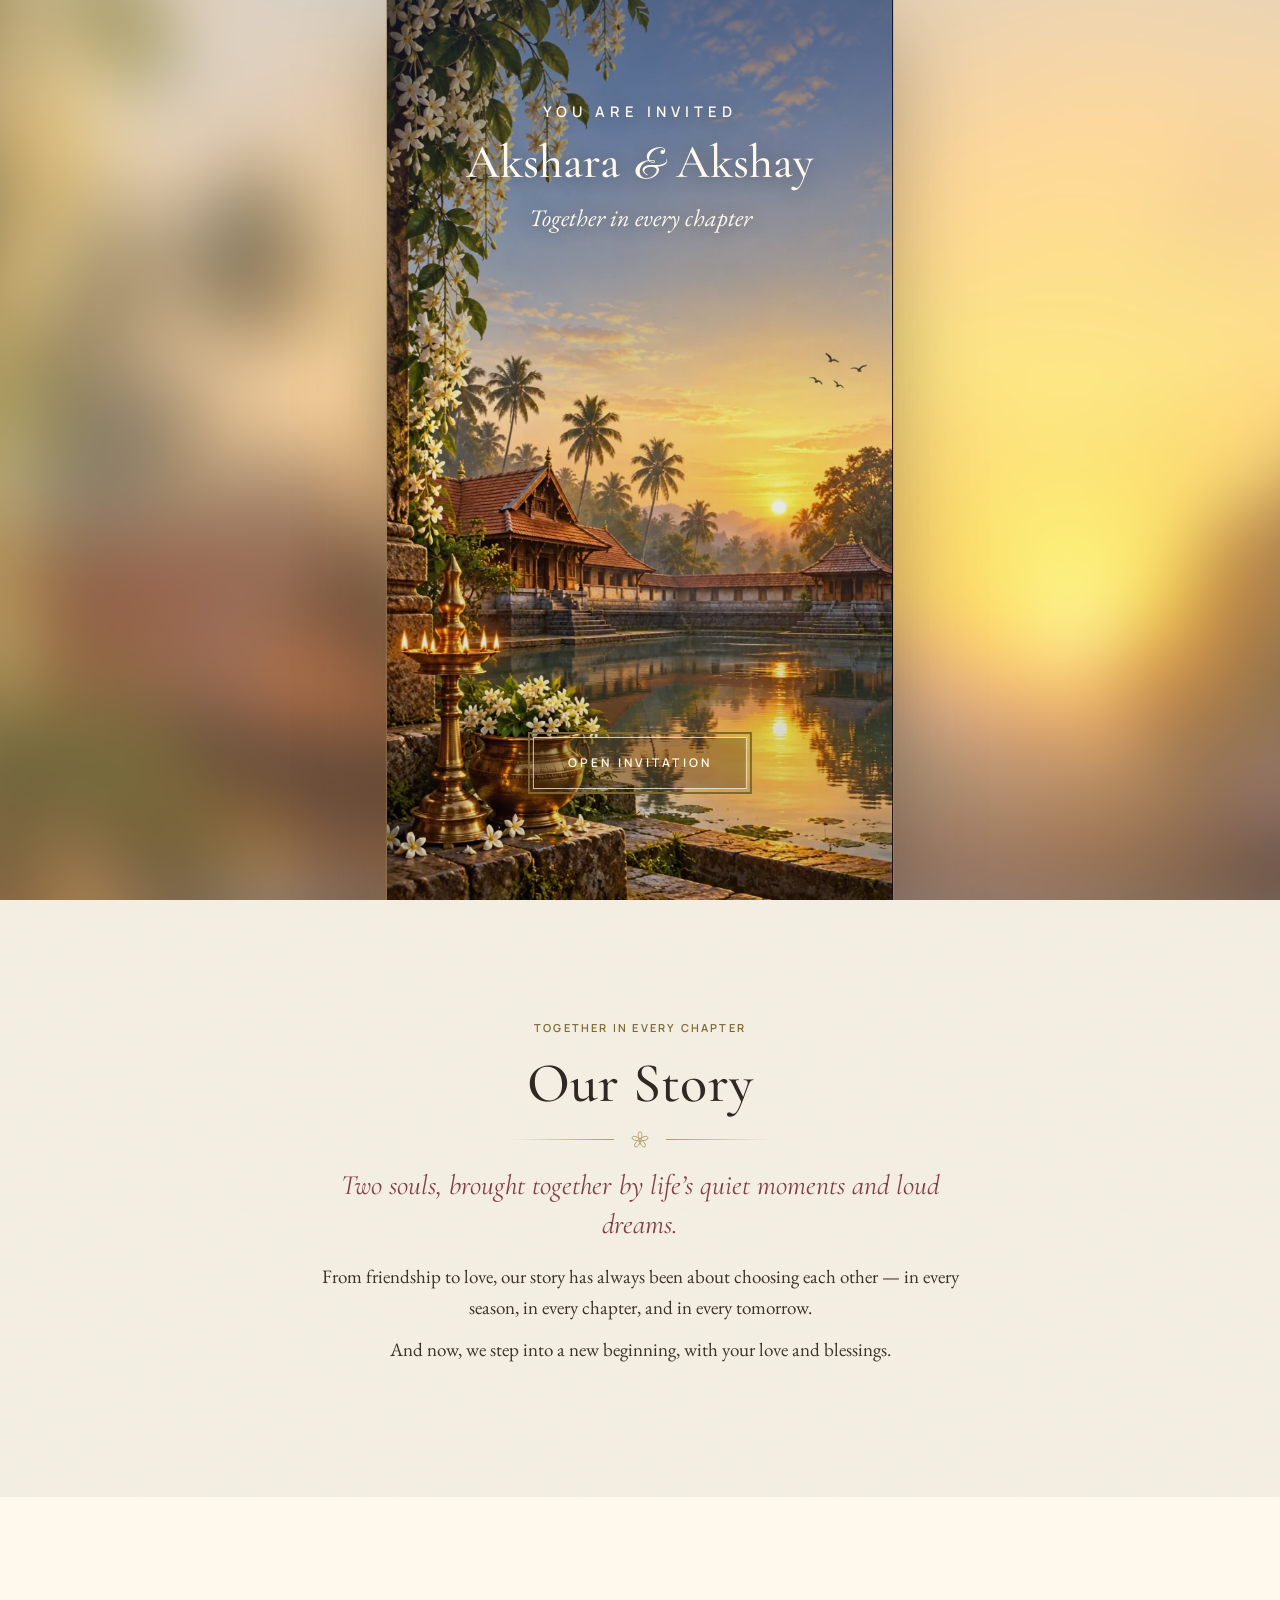
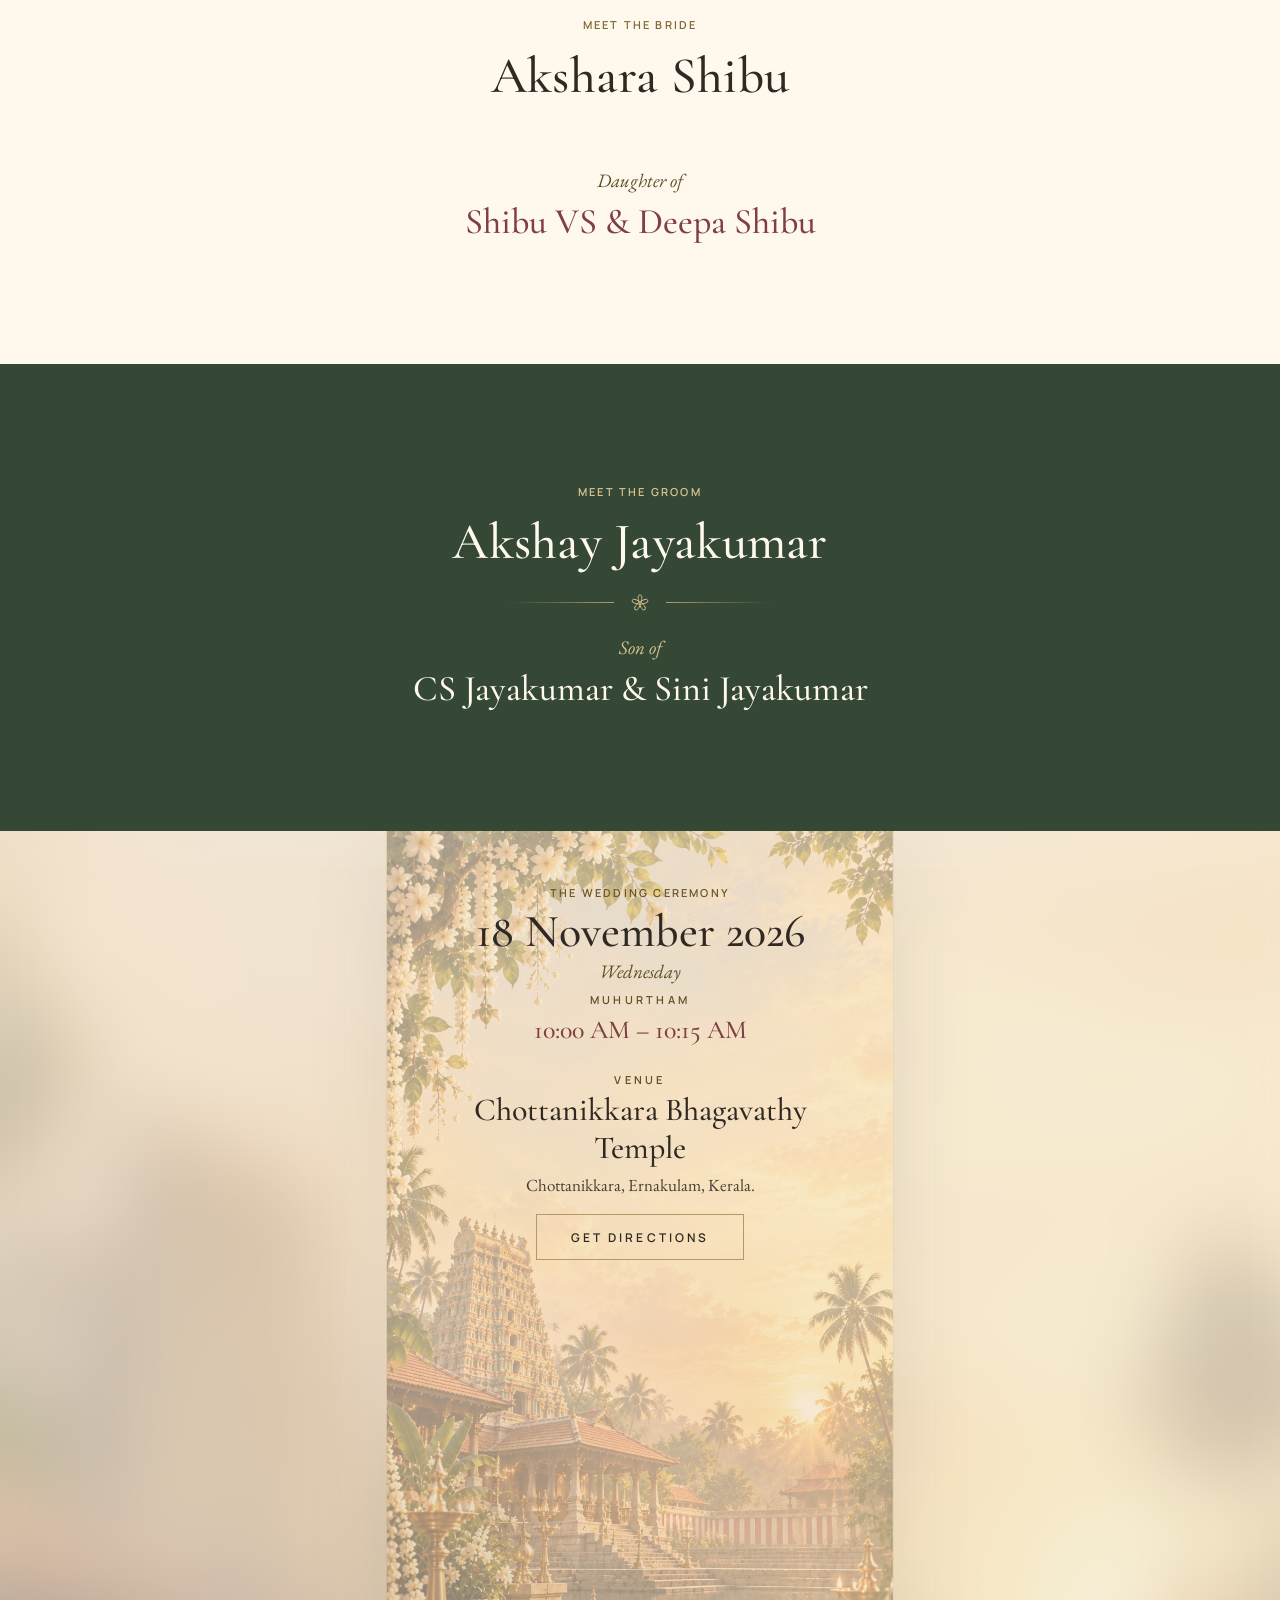
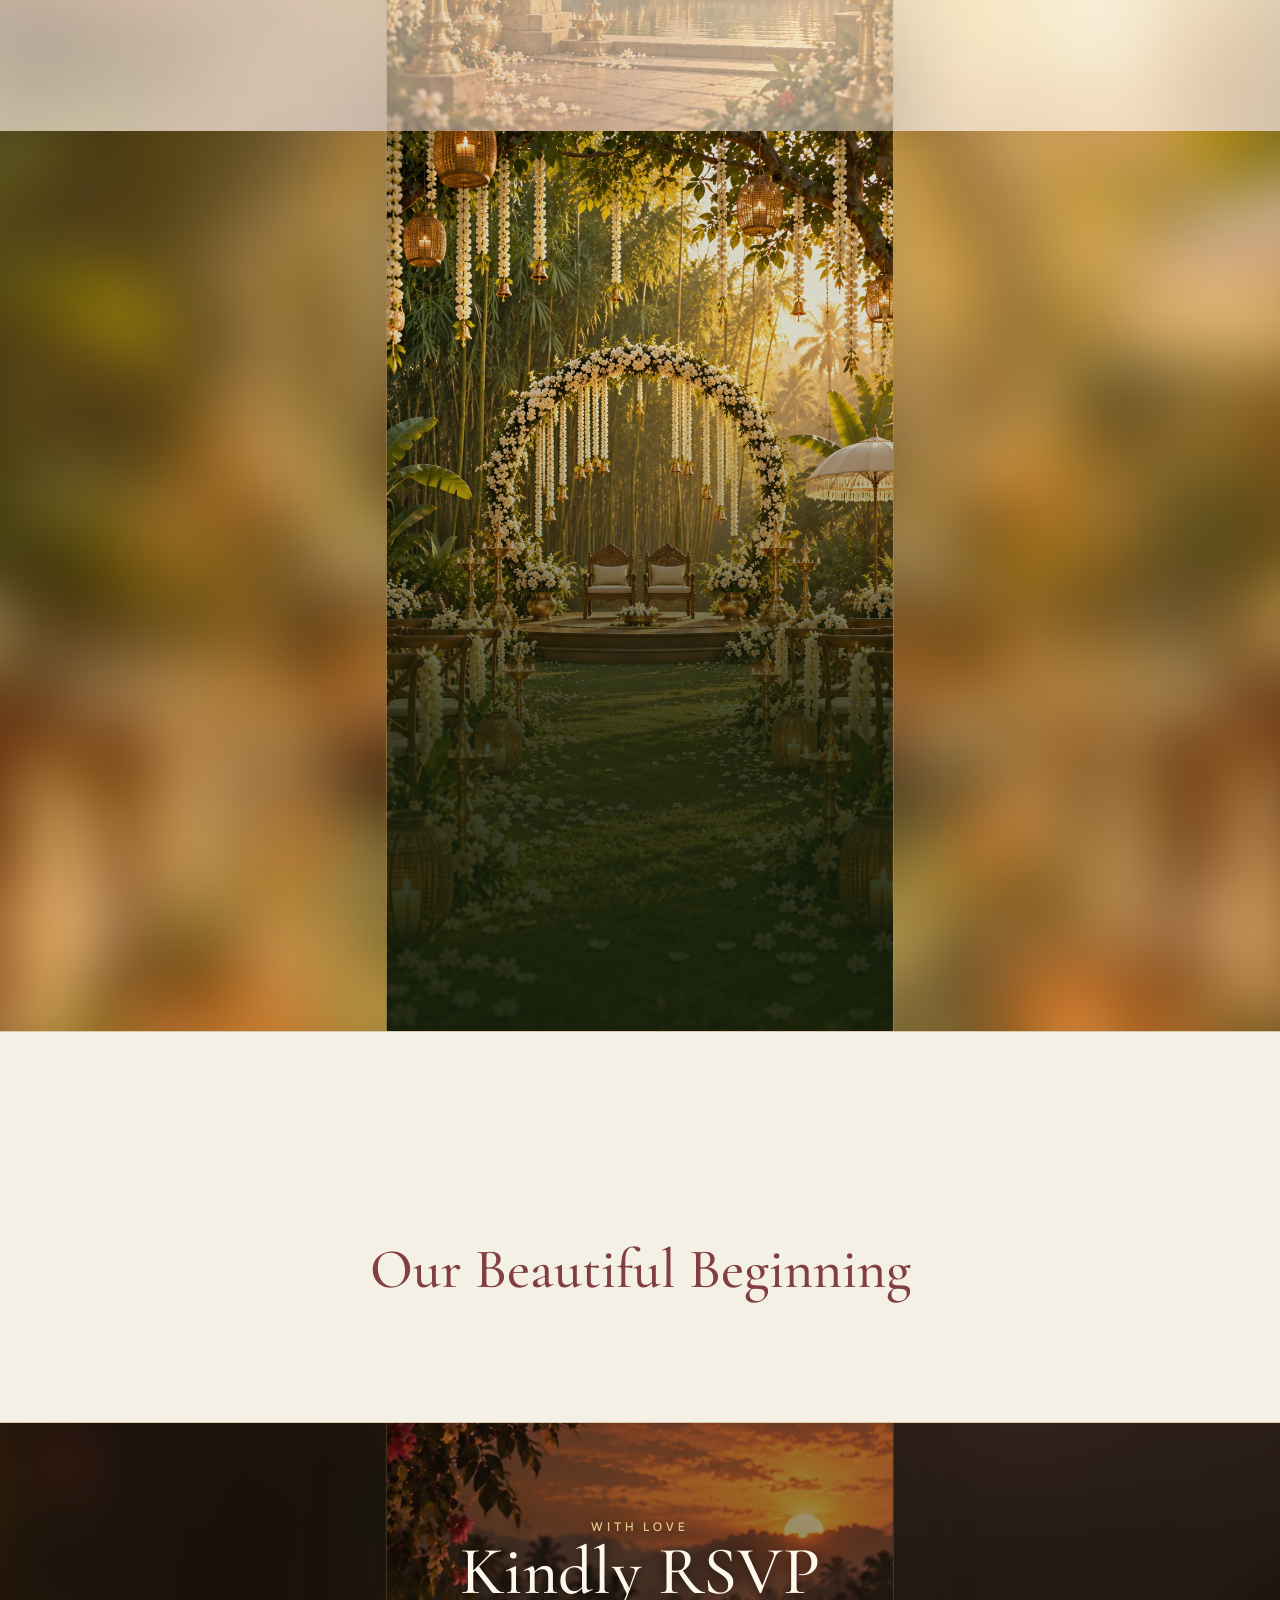
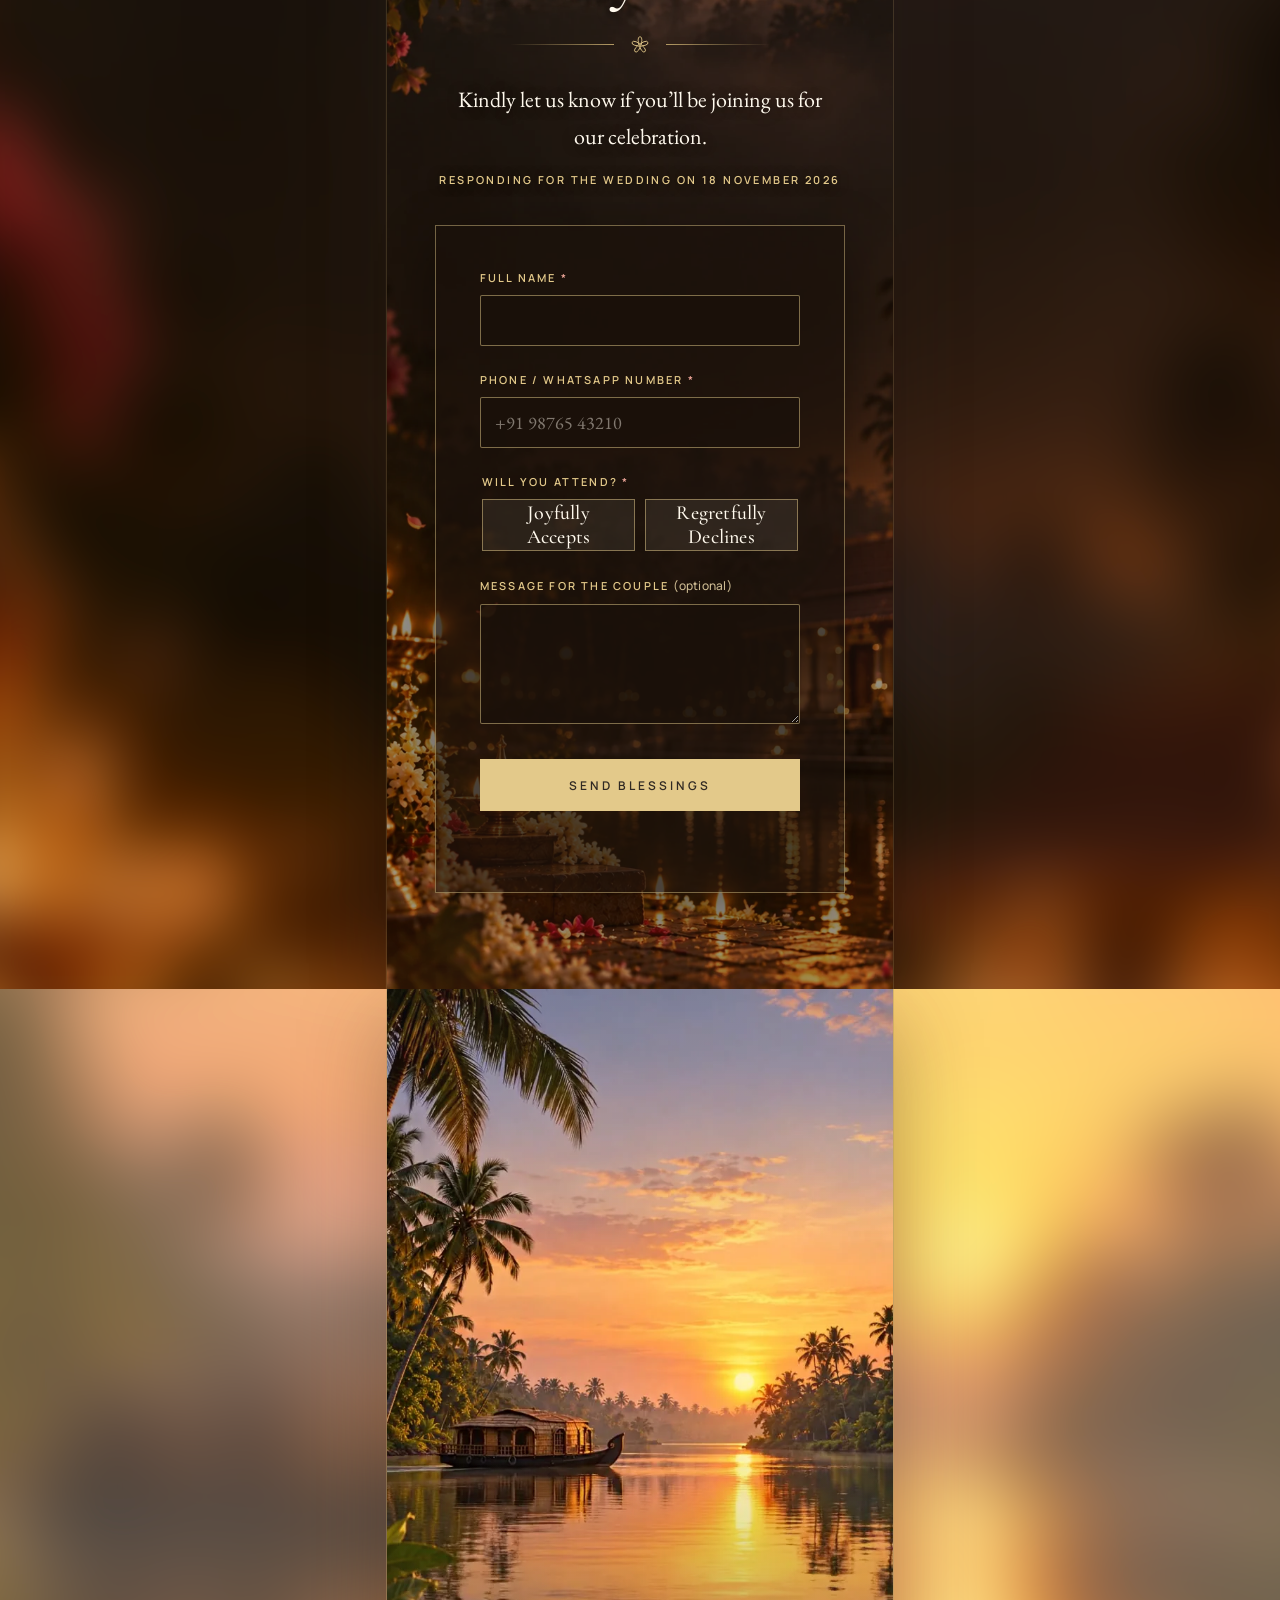
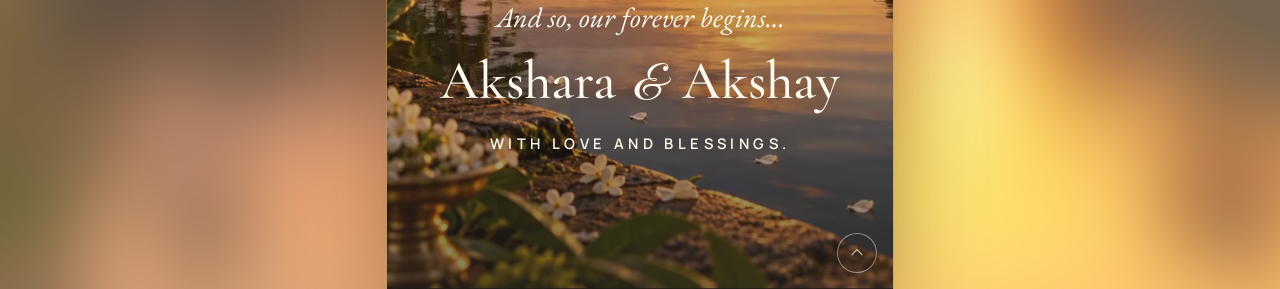
==== commit 98def193: "first commit" ====
--- a/index.html
+++ b/index.html
@@ -4,13 +4,13 @@
   <meta charset="utf-8">
   <meta name="viewport" content="width=device-width, initial-scale=1, viewport-fit=cover">
   <title>Akshara &amp; Akshay | Wedding Invitation</title>
-  <meta name="description" content="Together in every chapter. Celebrating the wedding of Akshara Shibu and Akshay Jayakumar on 18 November 2026. Reception on 22 November 2026.">
+  <meta name="description" content="Together in every chapter. Celebrating the wedding of Akshara Shibu and Akshay Jayakumar on 18 November 2026.">
   <meta name="theme-color" content="#F5F0E5">
 
   <!-- Open Graph / WhatsApp. IMPORTANT: replace YOUR-DOMAIN with the live address (crawlers need absolute URLs). -->
   <meta property="og:type" content="website">
   <meta property="og:title" content="Akshara &amp; Akshay | Wedding Invitation">
-  <meta property="og:description" content="Together in every chapter. Celebrating the wedding of Akshara Shibu and Akshay Jayakumar on 18 November 2026. Reception on 22 November 2026.">
+  <meta property="og:description" content="Together in every chapter. Celebrating the wedding of Akshara Shibu and Akshay Jayakumar on 18 November 2026.">
   <meta property="og:image" content="https://akshara-akshay.vercel.app/assets/og/og-image.jpg">
   <meta property="og:image:width" content="1200">
   <meta property="og:image:height" content="630">
@@ -94,7 +94,6 @@
         <p class="hero-sub hero-r" style="--d:.7s">Two hearts, one beautiful beginning.</p>
         <p class="hero-date hero-r" style="--d:.9s">18 November 2026</p>
         <p class="hero-place hero-r" style="--d:1s">Chottanikkara, Kerala</p>
-        <p class="hero-place hero-r hero-recep" style="--d:1.1s">Reception · 22 November 2026</p>
       </div>
       <div class="hero-foot hero-r" style="--d:1.2s">
         <a class="scroll-cue" href="#story" aria-label="Scroll to our story"><span></span></a>
@@ -156,52 +155,42 @@
       <p class="venue-label" data-reveal style="--d:.34s">Venue</p>
       <h3 class="venue-name" data-reveal style="--d:.38s">Chottanikkara Bhagavathy Temple</h3>
       <address class="venue-addr" data-reveal style="--d:.42s">Chottanikkara, Ernakulam, Kerala.</address>
-      <p class="private-note" data-reveal style="--d:.46s">An intimate ceremony with our immediate families.</p>
       <a class="btn btn-gold" data-reveal style="--d:.5s" href="https://maps.app.goo.gl/RH8T16EhHM3pC5s3A?g_st=aw" target="_blank" rel="noopener noreferrer">Get Directions</a>
     </div>
   </section>
 
-  <!-- ============ RECEPTION (22 Nov) ============ -->
+  <!-- ============ CELEBRATION / VENUE ============ -->
   <section class="venue" id="venue" aria-labelledby="venueTitle">
     <div class="venue-media">
       <img src="assets/img/garden-mandap.webp" width="941" height="1672" loading="lazy" decoding="async" alt="A garden mandap draped in white jasmine garlands, with brass lamps and palms at sunset">
     </div>
     <div class="venue-panel">
       <div class="panel" data-reveal>
-        <p class="eyebrow" id="venueTitle">Reception Soirée</p>
-        <p class="venue-tag">A sophisticated evening for a beautiful beginning</p>
-        <h3 class="venue-name">Eden Convention Centre</h3>
-        <address class="venue-addr">Muvattupuzha – Kolenchery Road, Valakom, Kunnackal P.O., Ernakulam, Kerala — 682316</address>
-        <p class="venue-time"><span>22 November 2026</span> From 6:00 PM</p>
-        <a class="btn btn-gold" href="https://maps.app.goo.gl/cKQQFqmow4EeozAB8?g_st=ac" target="_blank" rel="noopener noreferrer">View Location</a>
-      </div>
-    </div>
-  </section>
-
-  <!-- ============ ITINERARY ============ -->
-  <section class="section itinerary" id="itinerary" aria-labelledby="itTitle">
-    <div class="container narrow center">
-      <p class="eyebrow" data-reveal>22 November 2026</p>
-      <h2 class="title" id="itTitle" data-reveal style="--d:.08s">The Itinerary</h2>
-      <div class="ornament" data-reveal style="--d:.14s" aria-hidden="true"><i></i><svg><use href="#jasmine"/></svg><i></i></div>
-      <p class="it-lead" data-reveal style="--d:.2s">Join us as we raise a toast to our new beginning!</p>
-      <ol class="it-list">
-        <li data-reveal><time>6:00 PM</time><span>Welcome &amp; Couple’s Grand Entry</span></li>
-        <li data-reveal><time>6:15 PM</time><span>Sparks of Love <em>(Candle Lighting Ceremony)</em></span></li>
-        <li data-reveal><time>6:20 PM</time><span>The Sweet Beginnings <em>(Cake Cutting Ceremony)</em></span></li>
-        <li data-reveal><time>6:25 PM</time><span>The Royal Wine Toast</span></li>
-        <li data-reveal><time>6:30 PM</time><span>The Grand Feast</span></li>
-        <li data-reveal><time>6:30 – 9:00 PM</time><span>Moments to Frame <em>(Photo Session with Guests)</em></span></li>
-        <li data-reveal><time>9:00 PM</time><span>Goodnight &amp; Blessings <em>(Event Concludes)</em></span></li>
-      </ol>
-    </div>
-  </section>
-
+        <p class="eyebrow" id="venueTitle">The Celebration</p>
+        <div class="ornament lamp" aria-hidden="true"><i></i><svg><use href="#lamp"/></svg><i></i></div>
+        <h3 class="venue-name">John’s Village</h3>
+        <address class="venue-addr">Mulanthuruthy, Ernakulam, Kerala.</address>
+        <p class="venue-time"><span>Time</span> Following the wedding ceremony</p>
+        <a class="btn btn-gold" href="https://maps.app.goo.gl/8eFNhCftjgxNM4XY9?g_st=aw" target="_blank" rel="noopener noreferrer">View Location</a>
+
+        <!-- Optional separate reception — off by default (config.js → reception.enabled) -->
+        <div class="reception" id="reception" hidden>
+          <div class="rule" aria-hidden="true"></div>
+          <p class="eyebrow">The Reception</p>
+          <p class="venue-name sm">Eden Convention Centre</p>
+          <address class="venue-addr">Valakom, Ernakulam</address>
+          <p class="venue-time"><span>22 November 2026</span> From 6:00 PM</p>
+        </div>
+      </div>
+    </div>
+  </section>
+
+  <!-- ============ COUNTDOWN ============ -->
   <section class="section countdown" id="countdown" aria-labelledby="cdTitle">
     <div class="container narrow center">
-      <p class="eyebrow" id="cdTitle" data-reveal>Counting down to the reception</p>
-      <p class="cd-date" data-reveal style="--d:.08s">22 November 2026 · 6:00 PM IST</p>
-      <div class="cd" id="cd" data-reveal style="--d:.16s" role="timer" aria-label="Time remaining until the reception">
+      <p class="eyebrow" id="cdTitle" data-reveal>Counting down to</p>
+      <p class="cd-date" data-reveal style="--d:.08s">18 November 2026 · 10:00 AM IST</p>
+      <div class="cd" id="cd" data-reveal style="--d:.16s" role="timer" aria-label="Time remaining until the wedding">
         <div class="cd-cell"><b id="cdD">--</b><span>Days</span></div>
         <i aria-hidden="true"></i>
         <div class="cd-cell"><b id="cdH">--</b><span>Hours</span></div>
@@ -276,20 +265,6 @@
         <h3 id="thanksTitle">Thank you</h3>
         <p id="thanksText"></p>
       </div>
-    </div>
-  </section>
-
-  <!-- ============ THANK YOU / FAMILY ============ -->
-  <section class="section family" id="family" aria-labelledby="famTitle">
-    <div class="container narrow center">
-      <h2 class="title sm" id="famTitle" data-reveal>A Heartfelt Thank You</h2>
-      <div class="ornament" data-reveal style="--d:.08s" aria-hidden="true"><i></i><svg><use href="#jasmine"/></svg><i></i></div>
-      <p class="fam-text" data-reveal style="--d:.12s">We are deeply grateful to you for taking the time to read through this invitation. With grateful hearts, we invite you to share in the joy of this beautiful new chapter. Your presence, love and blessings mean the world to us and our families.</p>
-      <p class="fam-names" data-reveal style="--d:.16s"><strong>Akshara &amp; Akshay</strong><span>together with their parents</span></p>
-      <div class="fam-parents" data-reveal style="--d:.2s"><p>Shibu VS &amp; Deepa Shibu</p><p>CS Jayakumar &amp; Sini Jayakumar</p></div>
-      <p class="fam-join" data-reveal style="--d:.24s">Joined in joy by</p>
-      <div class="fam-parents small" data-reveal style="--d:.28s"><p>Akshay Shibu,<br>Chandhana Bhaiju &amp; Neerav C Akshay</p><p>Aswathy Jayakumar,<br>Jibu R Sankar &amp; Shriyan Jibu</p></div>
-      <p class="fam-close" data-reveal style="--d:.32s">Look forward to celebrating with you on 22nd November.</p>
     </div>
   </section>
 
--- a/assets/css/styles.css
+++ b/assets/css/styles.css
@@ -570,53 +570,3 @@
 #groom .ornament{color:#D9C592}
 #countdown{background:var(--ivory)!important;border-block:1px solid rgba(179,154,100,.45)}
 #story .eyebrow,#bride .eyebrow,#countdown .eyebrow{color:var(--gold-deep)}
-
-/* ---------- v9: wedding (private) + reception (guests) ---------- */
-.private-note{font:italic 400 18px var(--f-text);color:var(--gold-deep);margin:-6px 0 18px}
-.hero-recep{margin-top:.6cqw!important;letter-spacing:.2em!important;color:var(--burgundy)!important}
-.panel .venue-tag{font:italic 400 17px/1.4 var(--f-text);margin:4px 0 8px;color:#E8D6A0}
-.panel .venue-addr{font-size:15px!important;line-height:1.5}
-.itinerary{background-color:var(--ivory);padding-block:clamp(72px,12vw,120px)}
-.itinerary .title{margin-bottom:0}
-.it-lead{font:italic 400 clamp(18px,4.6vw,22px) var(--f-text);color:var(--burgundy);margin-bottom:30px}
-.it-list{list-style:none;text-align:left;border-top:1px solid rgba(179,154,100,.5)}
-.it-list li{display:grid;grid-template-columns:6.4em 1fr;gap:14px;padding:16px 4px;border-bottom:1px solid rgba(179,154,100,.5);align-items:baseline}
-.it-list time{font:600 12px var(--f-ui);letter-spacing:.14em;text-transform:uppercase;color:var(--gold-deep)}
-.it-list span{font:500 clamp(19px,4.8vw,23px)/1.3 var(--f-display)}
-.it-list em{display:block;font:italic 400 16px var(--f-text);color:#6b5f52;margin-top:2px}
-.family{background:var(--cream);padding-block:clamp(72px,12vw,110px)}
-.title.sm{font-size:clamp(34px,7vw,52px)}
-.fam-text{font-size:clamp(17px,2.2vw,19px);max-width:46ch;margin:0 auto 26px}
-.fam-names strong{display:block;font:500 clamp(26px,5vw,34px) var(--f-display)}
-.fam-names span,.fam-join{font:italic 400 18px var(--f-text);color:var(--gold-deep)}
-.fam-parents{display:grid;gap:8px;margin:12px 0 22px;font:500 clamp(19px,4.2vw,22px)/1.3 var(--f-display)}
-.fam-parents.small{font-size:clamp(16px,3.8vw,19px);gap:14px;margin-top:8px}
-@media(min-width:560px){.fam-parents{grid-template-columns:1fr 1fr;gap:24px}}
-.fam-close{font:italic 400 19px var(--f-text);color:var(--burgundy);margin-top:10px}
-
-/* ---------- v10: supplied paper backgrounds (frame / lamp / jasmine / blush) ---------- */
-#ceremony,#bride{
-  background:#F9F0DF center/contain no-repeat!important;
-  min-height:min(100svh,calc(100vw*1672/941))!important;
-  padding:0!important;align-items:center!important;justify-content:center;text-shadow:none!important;
-}
-#ceremony{background-image:url(../img/paper-lamp.webp)!important}
-#bride{background-image:url(../img/paper-frame.webp)!important}
-#ceremony::before,#ceremony::after,#bride::before,#bride::after{display:none!important}
-#ceremony>.container,#bride>.container{
-  width:min(440px,calc(100% - 72px))!important;margin-inline:auto;
-  background:none!important;border:0!important;box-shadow:none!important;padding:40px 0!important;
-}
-#ceremony>.container::before,#ceremony>.container::after,#bride>.container::before,#bride>.container::after{display:none!important}
-#story{
-  background:url(../img/paper-story-top.webp) top center/100% auto no-repeat,
-             url(../img/paper-story-bot.webp) bottom center/100% auto no-repeat,#F9F0DF!important;
-  padding-top:clamp(120px,24vw,170px)!important;padding-bottom:clamp(110px,22vw,160px)!important;
-}
-#story>.container{padding-left:clamp(44px,12vw,0px)}
-@media(max-width:700px){#story>.container{width:calc(100% - 20px)!important;padding-left:44px;padding-right:12px}}
-#family{
-  background:url(../img/paper-fam-top.webp) top center/100% auto no-repeat,
-             url(../img/paper-fam-bot.webp) bottom center/100% auto no-repeat,#F6EEE0!important;
-  padding-top:clamp(120px,22vw,180px)!important;padding-bottom:clamp(130px,26vw,200px)!important;
-}
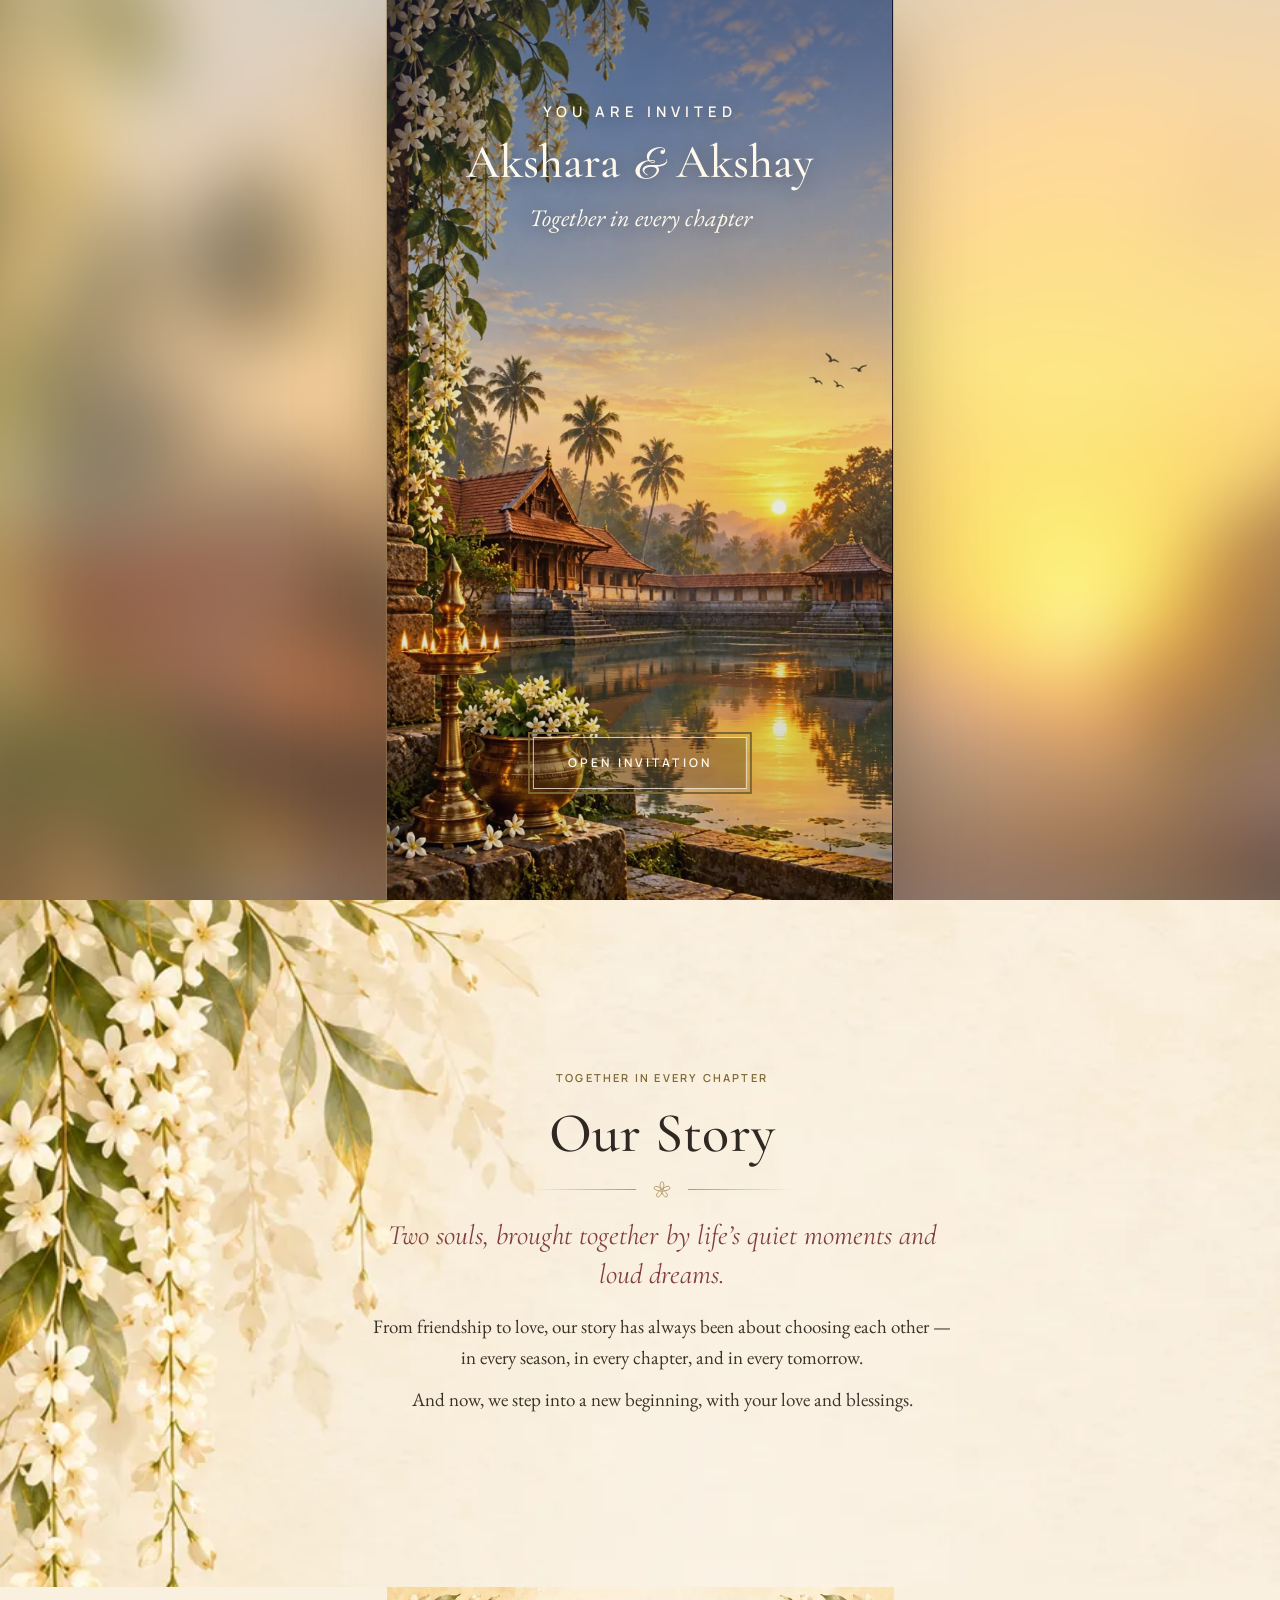
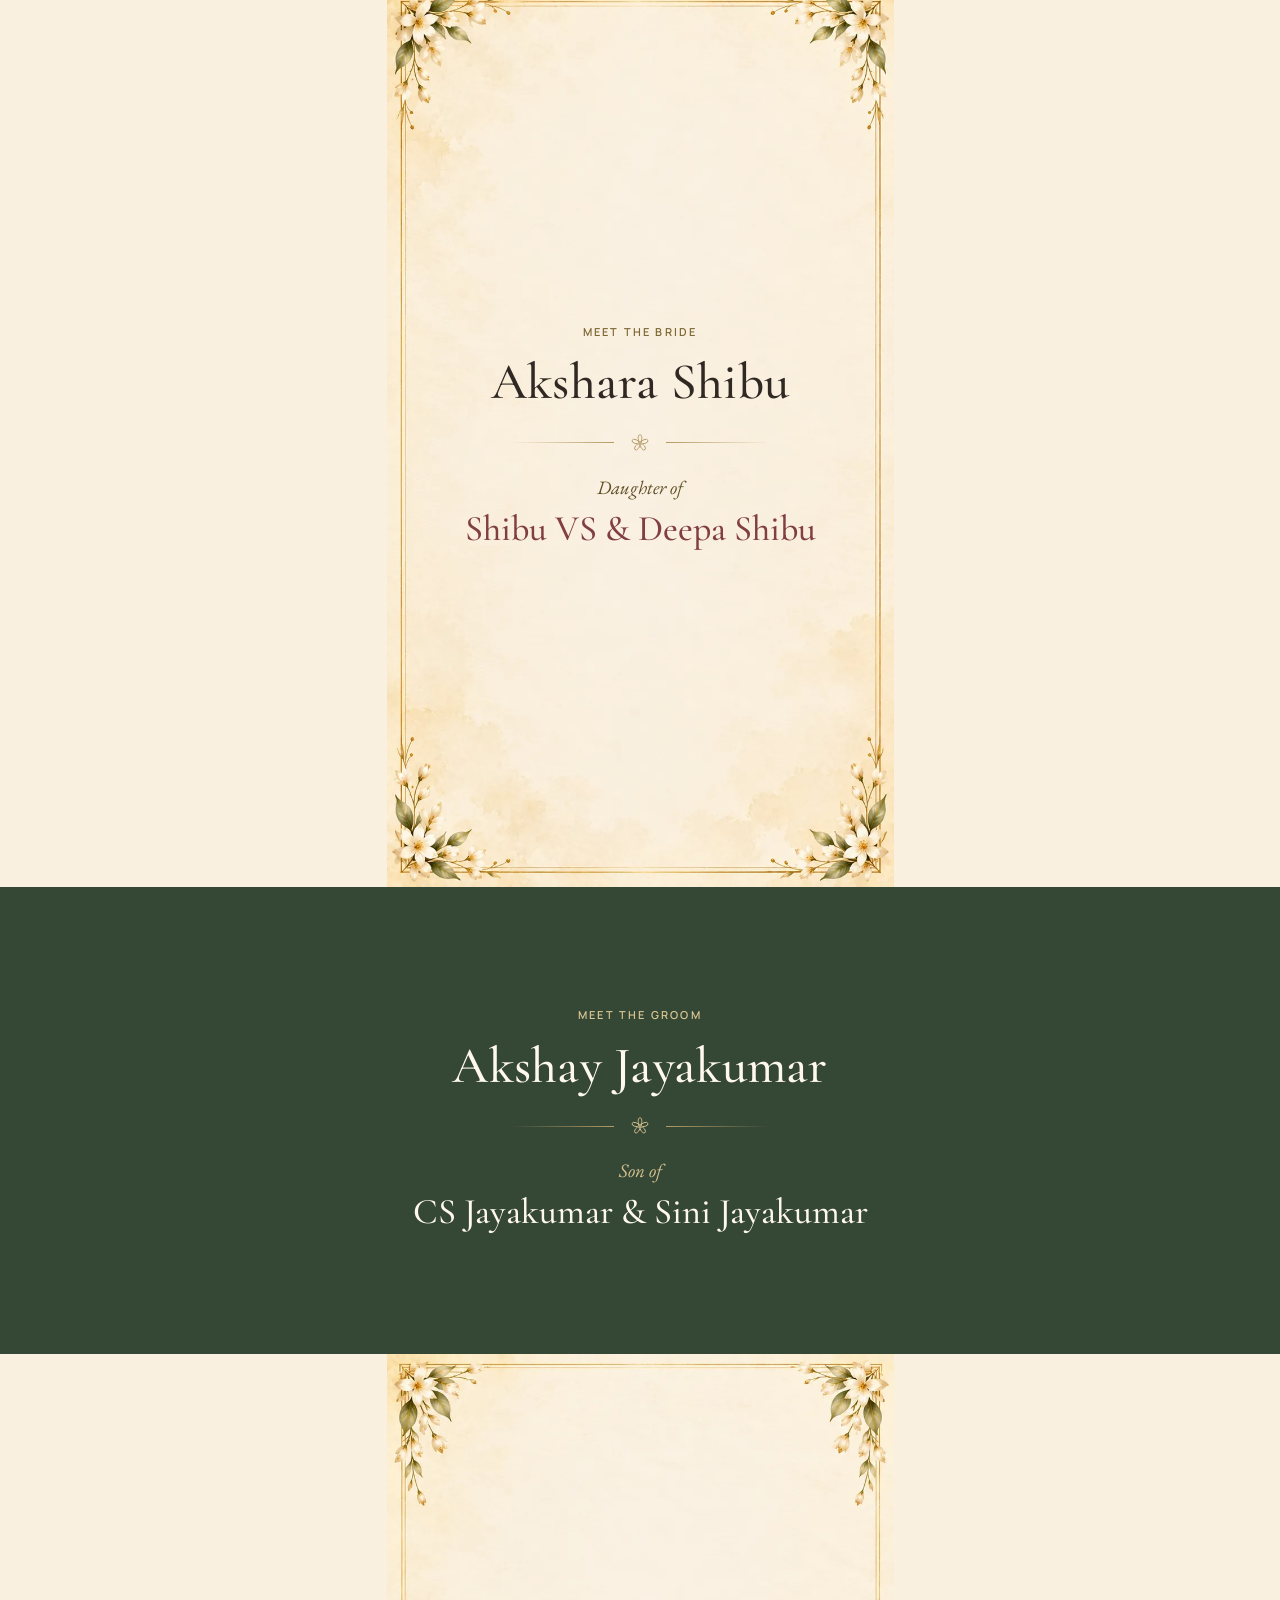
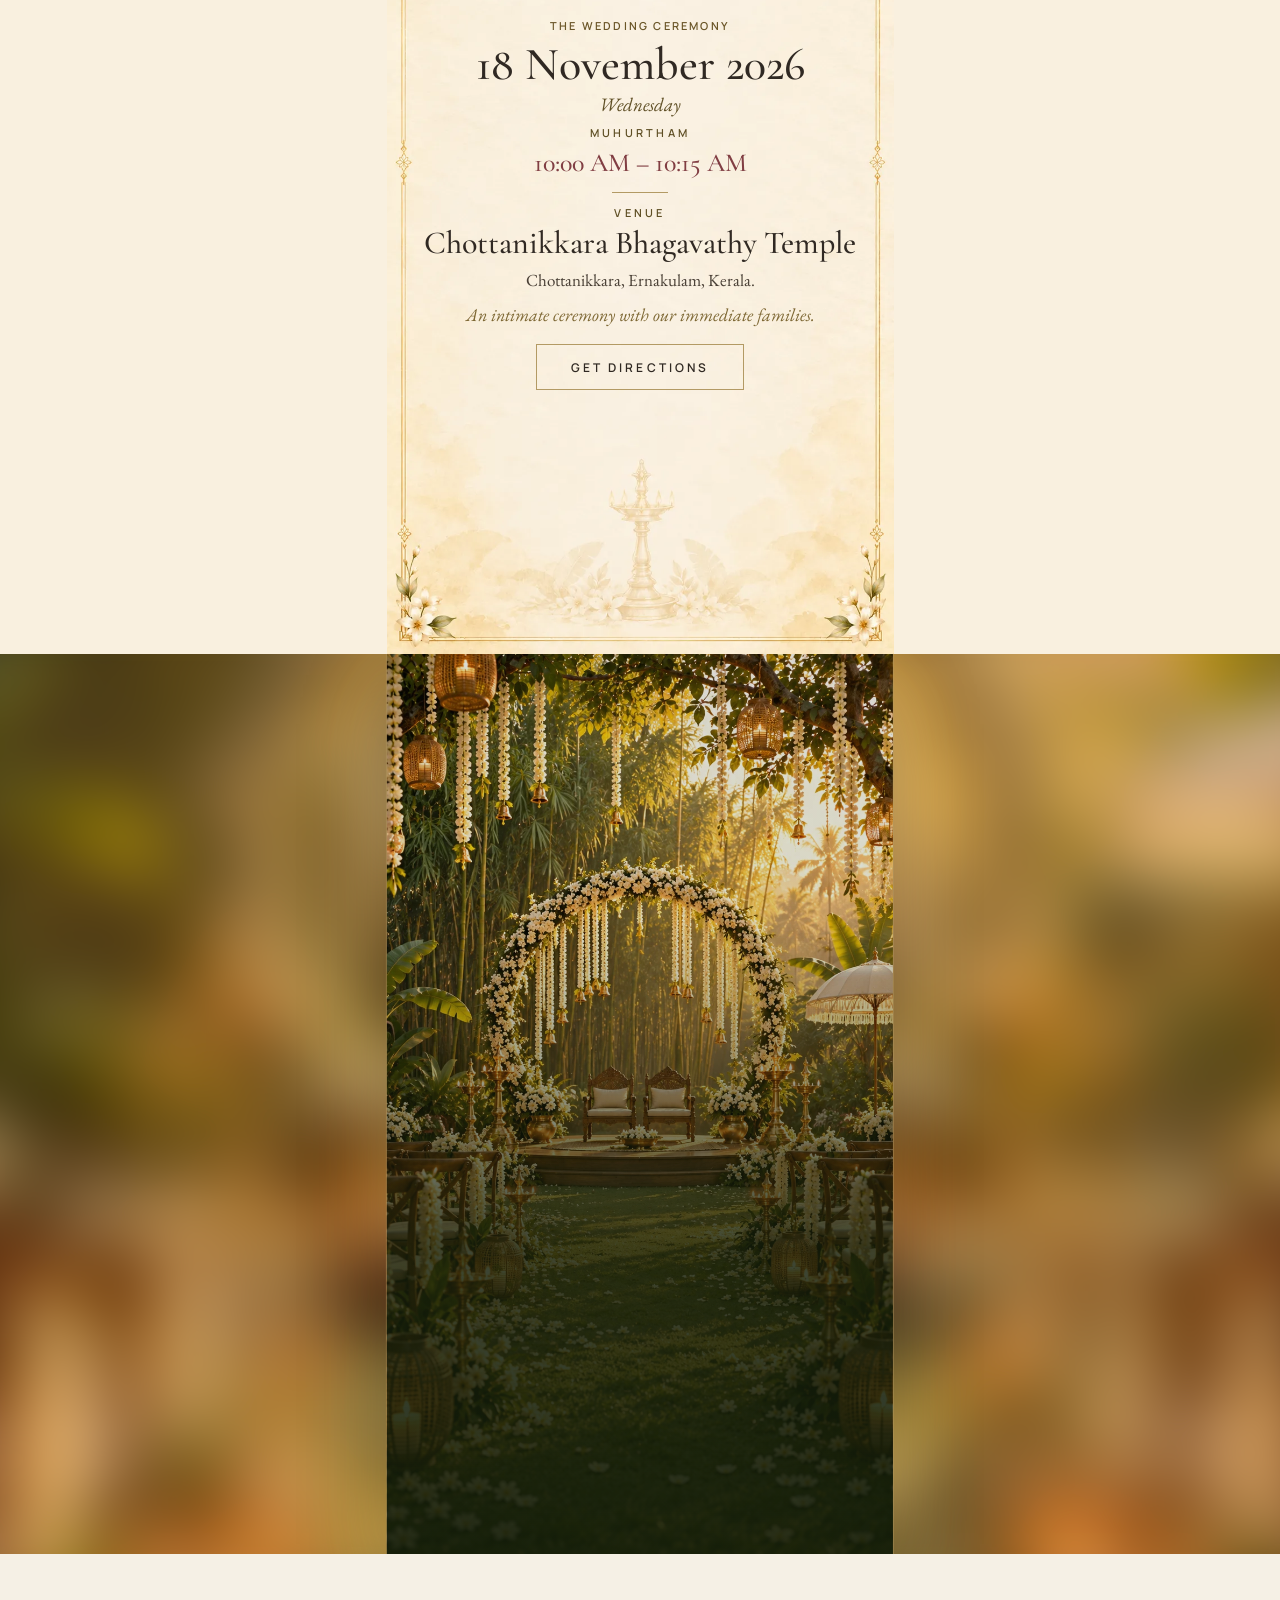
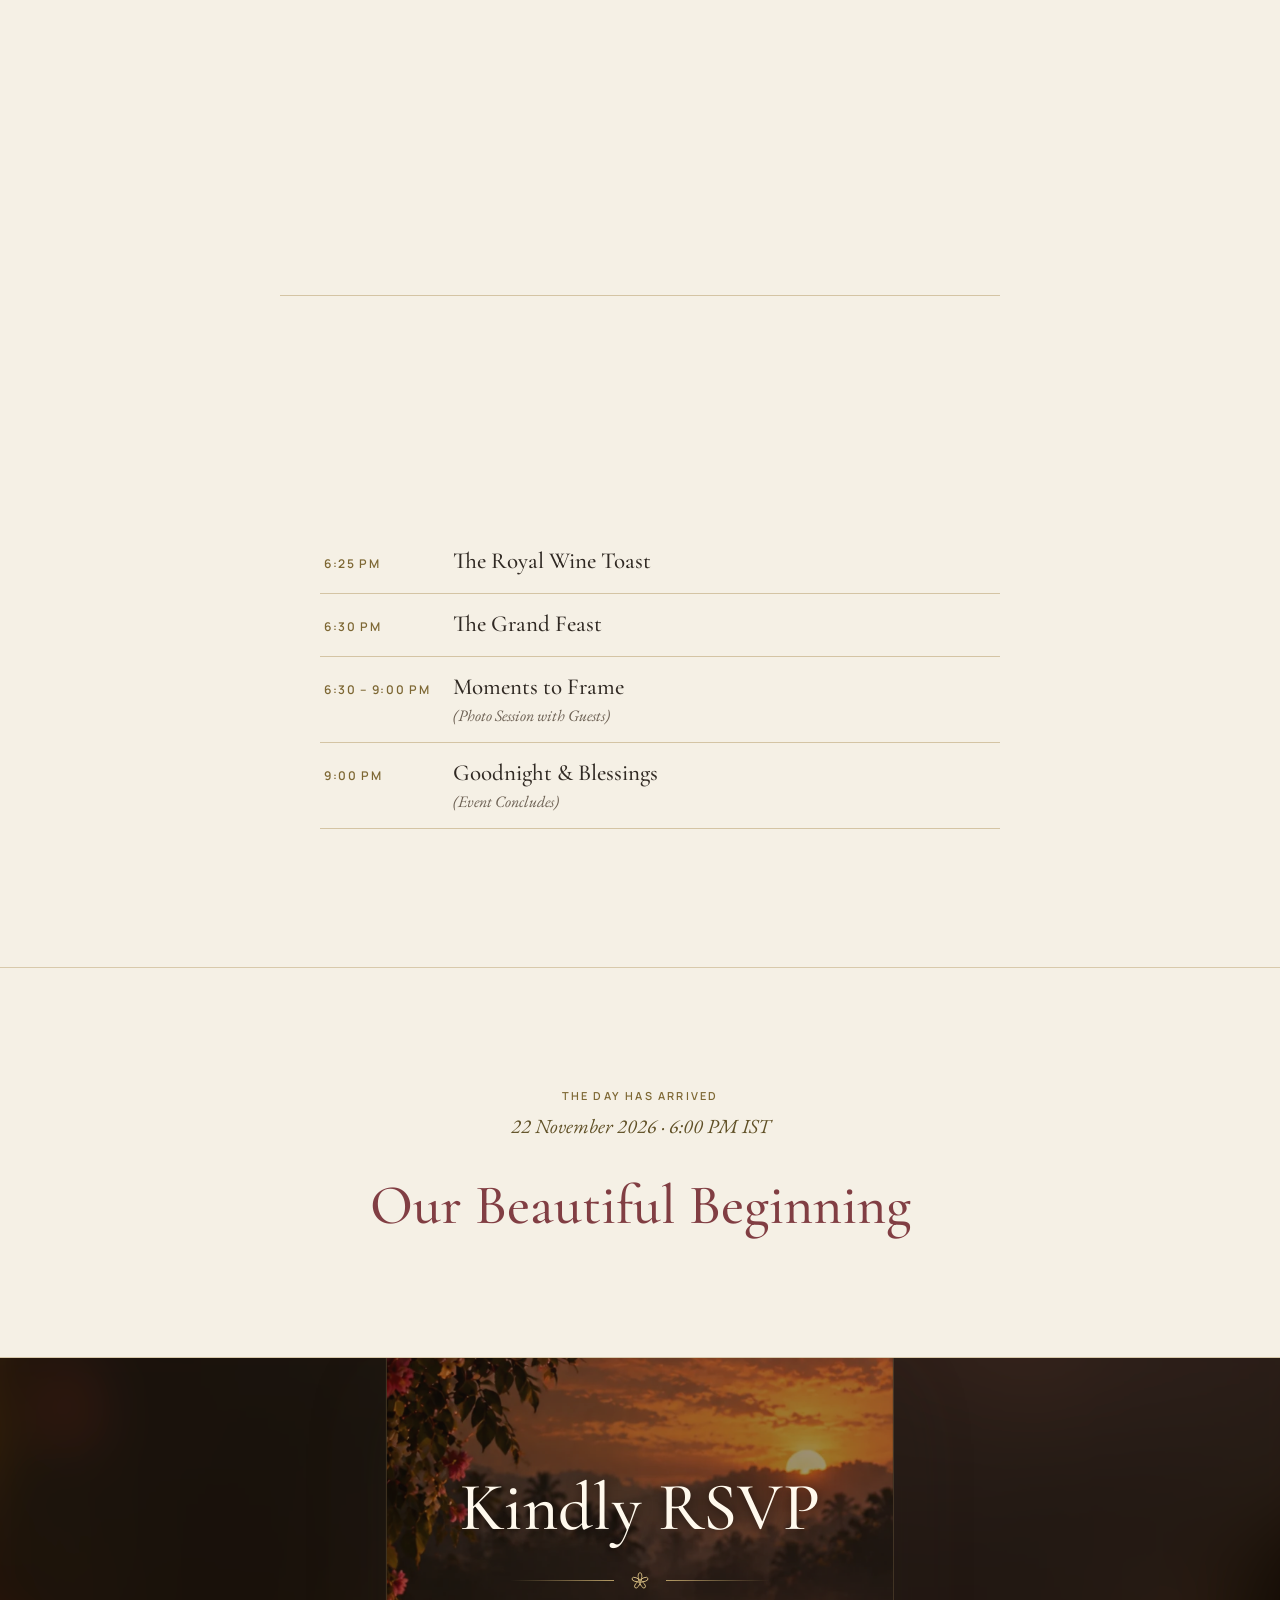
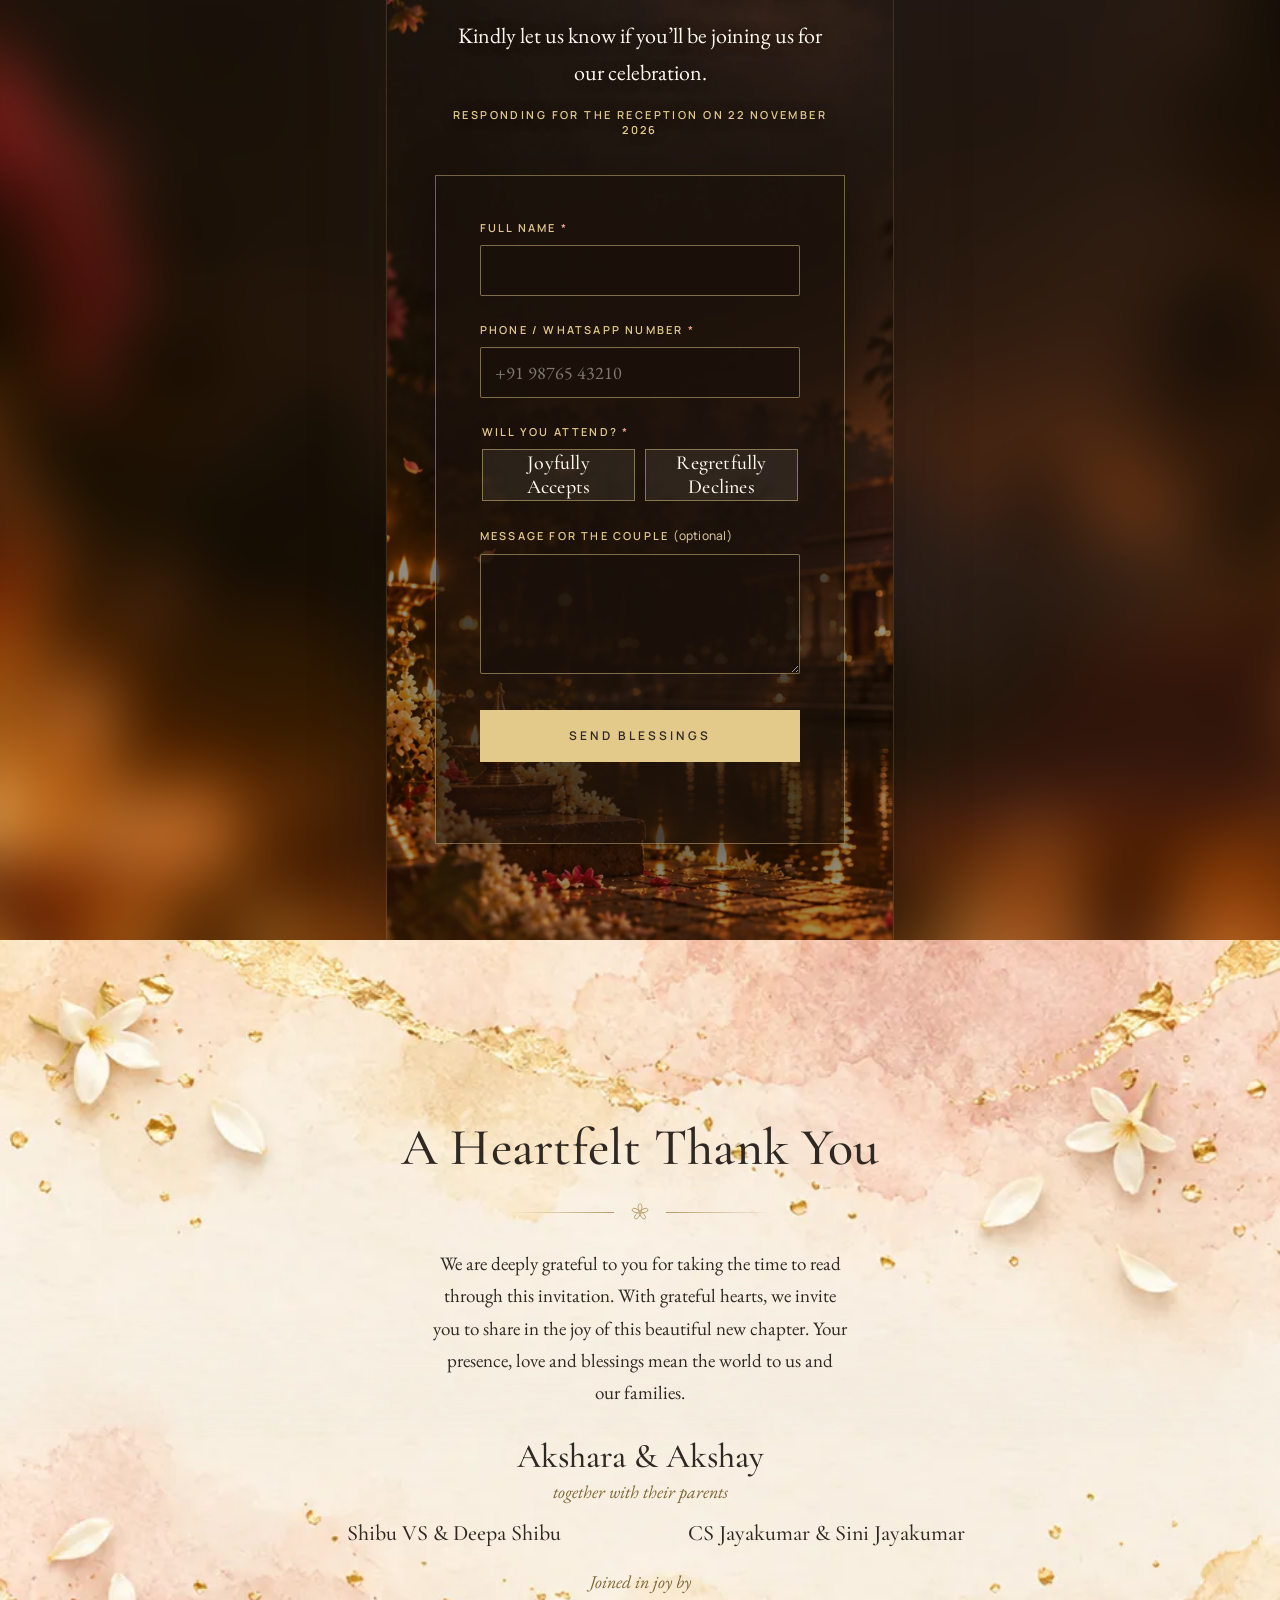
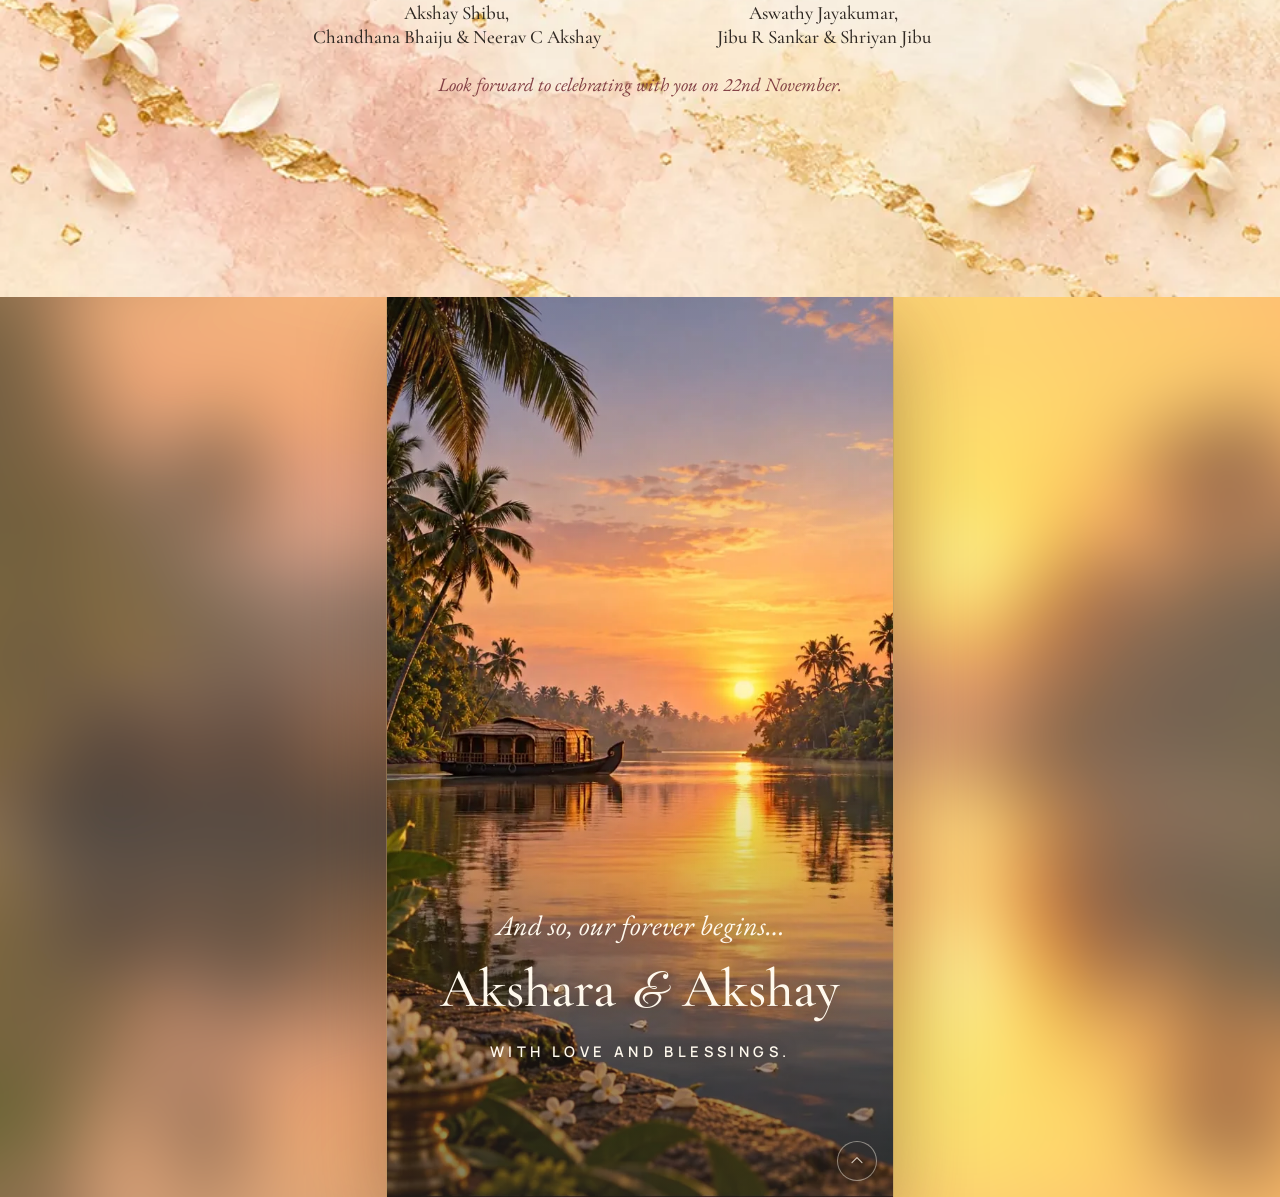
==== commit 35d0c6ef: "first commit" ====
--- a/index.html
+++ b/index.html
@@ -4,13 +4,13 @@
   <meta charset="utf-8">
   <meta name="viewport" content="width=device-width, initial-scale=1, viewport-fit=cover">
   <title>Akshara &amp; Akshay | Wedding Invitation</title>
-  <meta name="description" content="Together in every chapter. Celebrating the wedding of Akshara Shibu and Akshay Jayakumar on 18 November 2026.">
+  <meta name="description" content="Together in every chapter. Join us for the wedding reception of Akshara Shibu and Akshay Jayakumar on 22 November 2026, Eden Convention Centre.">
   <meta name="theme-color" content="#F5F0E5">
 
   <!-- Open Graph / WhatsApp. IMPORTANT: replace YOUR-DOMAIN with the live address (crawlers need absolute URLs). -->
   <meta property="og:type" content="website">
   <meta property="og:title" content="Akshara &amp; Akshay | Wedding Invitation">
-  <meta property="og:description" content="Together in every chapter. Celebrating the wedding of Akshara Shibu and Akshay Jayakumar on 18 November 2026.">
+  <meta property="og:description" content="Together in every chapter. Join us for the wedding reception of Akshara Shibu and Akshay Jayakumar on 22 November 2026, Eden Convention Centre.">
   <meta property="og:image" content="https://akshara-akshay.vercel.app/assets/og/og-image.jpg">
   <meta property="og:image:width" content="1200">
   <meta property="og:image:height" content="630">
@@ -92,8 +92,8 @@
           <span class="hero-r" style="--d:.45s">Akshay Jayakumar</span>
         </h2>
         <p class="hero-sub hero-r" style="--d:.7s">Two hearts, one beautiful beginning.</p>
-        <p class="hero-date hero-r" style="--d:.9s">18 November 2026</p>
-        <p class="hero-place hero-r" style="--d:1s">Chottanikkara, Kerala</p>
+        <p class="hero-date hero-r" style="--d:.9s">22 November 2026</p>
+        <p class="hero-place hero-r" style="--d:1s">Eden Convention Centre, Kerala</p>
       </div>
       <div class="hero-foot hero-r" style="--d:1.2s">
         <a class="scroll-cue" href="#story" aria-label="Scroll to our story"><span></span></a>
@@ -155,42 +155,52 @@
       <p class="venue-label" data-reveal style="--d:.34s">Venue</p>
       <h3 class="venue-name" data-reveal style="--d:.38s">Chottanikkara Bhagavathy Temple</h3>
       <address class="venue-addr" data-reveal style="--d:.42s">Chottanikkara, Ernakulam, Kerala.</address>
+      <p class="private-note" data-reveal style="--d:.46s">An intimate ceremony with our immediate families.</p>
       <a class="btn btn-gold" data-reveal style="--d:.5s" href="https://maps.app.goo.gl/RH8T16EhHM3pC5s3A?g_st=aw" target="_blank" rel="noopener noreferrer">Get Directions</a>
     </div>
   </section>
 
-  <!-- ============ CELEBRATION / VENUE ============ -->
+  <!-- ============ RECEPTION (22 Nov) ============ -->
   <section class="venue" id="venue" aria-labelledby="venueTitle">
     <div class="venue-media">
       <img src="assets/img/garden-mandap.webp" width="941" height="1672" loading="lazy" decoding="async" alt="A garden mandap draped in white jasmine garlands, with brass lamps and palms at sunset">
     </div>
     <div class="venue-panel">
       <div class="panel" data-reveal>
-        <p class="eyebrow" id="venueTitle">The Celebration</p>
-        <div class="ornament lamp" aria-hidden="true"><i></i><svg><use href="#lamp"/></svg><i></i></div>
-        <h3 class="venue-name">John’s Village</h3>
-        <address class="venue-addr">Mulanthuruthy, Ernakulam, Kerala.</address>
-        <p class="venue-time"><span>Time</span> Following the wedding ceremony</p>
-        <a class="btn btn-gold" href="https://maps.app.goo.gl/8eFNhCftjgxNM4XY9?g_st=aw" target="_blank" rel="noopener noreferrer">View Location</a>
-
-        <!-- Optional separate reception — off by default (config.js → reception.enabled) -->
-        <div class="reception" id="reception" hidden>
-          <div class="rule" aria-hidden="true"></div>
-          <p class="eyebrow">The Reception</p>
-          <p class="venue-name sm">Eden Convention Centre</p>
-          <address class="venue-addr">Valakom, Ernakulam</address>
-          <p class="venue-time"><span>22 November 2026</span> From 6:00 PM</p>
-        </div>
-      </div>
-    </div>
-  </section>
-
-  <!-- ============ COUNTDOWN ============ -->
+        <p class="eyebrow" id="venueTitle">Reception Soirée</p>
+        <p class="venue-tag">A sophisticated evening for a beautiful beginning</p>
+        <h3 class="venue-name">Eden Convention Centre</h3>
+        <address class="venue-addr">Muvattupuzha – Kolenchery Road, Valakom, Kunnackal P.O., Ernakulam, Kerala — 682316</address>
+        <p class="venue-time"><span>22 November 2026</span> From 6:00 PM</p>
+        <a class="btn btn-gold" href="https://maps.app.goo.gl/cKQQFqmow4EeozAB8?g_st=ac" target="_blank" rel="noopener noreferrer">View Location</a>
+      </div>
+    </div>
+  </section>
+
+  <!-- ============ ITINERARY ============ -->
+  <section class="section itinerary" id="itinerary" aria-labelledby="itTitle">
+    <div class="container narrow center">
+      <p class="eyebrow" data-reveal>22 November 2026</p>
+      <h2 class="title" id="itTitle" data-reveal style="--d:.08s">The Itinerary</h2>
+      <div class="ornament" data-reveal style="--d:.14s" aria-hidden="true"><i></i><svg><use href="#jasmine"/></svg><i></i></div>
+      <p class="it-lead" data-reveal style="--d:.2s">Join us as we raise a toast to our new beginning!</p>
+      <ol class="it-list">
+        <li data-reveal><time>6:00 PM</time><span>Welcome &amp; Couple’s Grand Entry</span></li>
+        <li data-reveal><time>6:15 PM</time><span>Sparks of Love <em>(Candle Lighting Ceremony)</em></span></li>
+        <li data-reveal><time>6:20 PM</time><span>The Sweet Beginnings <em>(Cake Cutting Ceremony)</em></span></li>
+        <li data-reveal><time>6:25 PM</time><span>The Royal Wine Toast</span></li>
+        <li data-reveal><time>6:30 PM</time><span>The Grand Feast</span></li>
+        <li data-reveal><time>6:30 – 9:00 PM</time><span>Moments to Frame <em>(Photo Session with Guests)</em></span></li>
+        <li data-reveal><time>9:00 PM</time><span>Goodnight &amp; Blessings <em>(Event Concludes)</em></span></li>
+      </ol>
+    </div>
+  </section>
+
   <section class="section countdown" id="countdown" aria-labelledby="cdTitle">
     <div class="container narrow center">
-      <p class="eyebrow" id="cdTitle" data-reveal>Counting down to</p>
-      <p class="cd-date" data-reveal style="--d:.08s">18 November 2026 · 10:00 AM IST</p>
-      <div class="cd" id="cd" data-reveal style="--d:.16s" role="timer" aria-label="Time remaining until the wedding">
+      <p class="eyebrow" id="cdTitle" data-reveal>Counting down to the reception</p>
+      <p class="cd-date" data-reveal style="--d:.08s">22 November 2026 · 6:00 PM IST</p>
+      <div class="cd" id="cd" data-reveal style="--d:.16s" role="timer" aria-label="Time remaining until the reception">
         <div class="cd-cell"><b id="cdD">--</b><span>Days</span></div>
         <i aria-hidden="true"></i>
         <div class="cd-cell"><b id="cdH">--</b><span>Hours</span></div>
@@ -265,6 +275,20 @@
         <h3 id="thanksTitle">Thank you</h3>
         <p id="thanksText"></p>
       </div>
+    </div>
+  </section>
+
+  <!-- ============ THANK YOU / FAMILY ============ -->
+  <section class="section family" id="family" aria-labelledby="famTitle">
+    <div class="container narrow center">
+      <h2 class="title sm" id="famTitle" data-reveal>A Heartfelt Thank You</h2>
+      <div class="ornament" data-reveal style="--d:.08s" aria-hidden="true"><i></i><svg><use href="#jasmine"/></svg><i></i></div>
+      <p class="fam-text" data-reveal style="--d:.12s">We are deeply grateful to you for taking the time to read through this invitation. With grateful hearts, we invite you to share in the joy of this beautiful new chapter. Your presence, love and blessings mean the world to us and our families.</p>
+      <p class="fam-names" data-reveal style="--d:.16s"><strong>Akshara &amp; Akshay</strong><span>together with their parents</span></p>
+      <div class="fam-parents" data-reveal style="--d:.2s"><p>Shibu VS &amp; Deepa Shibu</p><p>CS Jayakumar &amp; Sini Jayakumar</p></div>
+      <p class="fam-join" data-reveal style="--d:.24s">Joined in joy by</p>
+      <div class="fam-parents small" data-reveal style="--d:.28s"><p>Akshay Shibu,<br>Chandhana Bhaiju &amp; Neerav C Akshay</p><p>Aswathy Jayakumar,<br>Jibu R Sankar &amp; Shriyan Jibu</p></div>
+      <p class="fam-close" data-reveal style="--d:.32s">Look forward to celebrating with you on 22nd November.</p>
     </div>
   </section>
 
--- a/assets/css/styles.css
+++ b/assets/css/styles.css
@@ -570,3 +570,53 @@
 #groom .ornament{color:#D9C592}
 #countdown{background:var(--ivory)!important;border-block:1px solid rgba(179,154,100,.45)}
 #story .eyebrow,#bride .eyebrow,#countdown .eyebrow{color:var(--gold-deep)}
+
+/* ---------- v9: wedding (private) + reception (guests) ---------- */
+.private-note{font:italic 400 18px var(--f-text);color:var(--gold-deep);margin:-6px 0 18px}
+.hero-recep{margin-top:.6cqw!important;letter-spacing:.2em!important;color:var(--burgundy)!important}
+.panel .venue-tag{font:italic 400 17px/1.4 var(--f-text);margin:4px 0 8px;color:#E8D6A0}
+.panel .venue-addr{font-size:15px!important;line-height:1.5}
+.itinerary{background-color:var(--ivory);padding-block:clamp(72px,12vw,120px)}
+.itinerary .title{margin-bottom:0}
+.it-lead{font:italic 400 clamp(18px,4.6vw,22px) var(--f-text);color:var(--burgundy);margin-bottom:30px}
+.it-list{list-style:none;text-align:left;border-top:1px solid rgba(179,154,100,.5)}
+.it-list li{display:grid;grid-template-columns:6.4em 1fr;gap:14px;padding:16px 4px;border-bottom:1px solid rgba(179,154,100,.5);align-items:baseline}
+.it-list time{font:600 12px var(--f-ui);letter-spacing:.14em;text-transform:uppercase;color:var(--gold-deep)}
+.it-list span{font:500 clamp(19px,4.8vw,23px)/1.3 var(--f-display)}
+.it-list em{display:block;font:italic 400 16px var(--f-text);color:#6b5f52;margin-top:2px}
+.family{background:var(--cream);padding-block:clamp(72px,12vw,110px)}
+.title.sm{font-size:clamp(34px,7vw,52px)}
+.fam-text{font-size:clamp(17px,2.2vw,19px);max-width:46ch;margin:0 auto 26px}
+.fam-names strong{display:block;font:500 clamp(26px,5vw,34px) var(--f-display)}
+.fam-names span,.fam-join{font:italic 400 18px var(--f-text);color:var(--gold-deep)}
+.fam-parents{display:grid;gap:8px;margin:12px 0 22px;font:500 clamp(19px,4.2vw,22px)/1.3 var(--f-display)}
+.fam-parents.small{font-size:clamp(16px,3.8vw,19px);gap:14px;margin-top:8px}
+@media(min-width:560px){.fam-parents{grid-template-columns:1fr 1fr;gap:24px}}
+.fam-close{font:italic 400 19px var(--f-text);color:var(--burgundy);margin-top:10px}
+
+/* ---------- v10: supplied paper backgrounds (frame / lamp / jasmine / blush) ---------- */
+#ceremony,#bride{
+  background:#F9F0DF center/contain no-repeat!important;
+  min-height:min(100svh,calc(100vw*1672/941))!important;
+  padding:0!important;align-items:center!important;justify-content:center;text-shadow:none!important;
+}
+#ceremony{background-image:url(../img/paper-lamp.webp)!important}
+#bride{background-image:url(../img/paper-frame.webp)!important}
+#ceremony::before,#ceremony::after,#bride::before,#bride::after{display:none!important}
+#ceremony>.container,#bride>.container{
+  width:min(440px,calc(100% - 72px))!important;margin-inline:auto;
+  background:none!important;border:0!important;box-shadow:none!important;padding:40px 0!important;
+}
+#ceremony>.container::before,#ceremony>.container::after,#bride>.container::before,#bride>.container::after{display:none!important}
+#story{
+  background:url(../img/paper-story-top.webp) top center/100% auto no-repeat,
+             url(../img/paper-story-bot.webp) bottom center/100% auto no-repeat,#F9F0DF!important;
+  padding-top:clamp(120px,24vw,170px)!important;padding-bottom:clamp(110px,22vw,160px)!important;
+}
+#story>.container{padding-left:clamp(44px,12vw,0px)}
+@media(max-width:700px){#story>.container{width:calc(100% - 20px)!important;padding-left:44px;padding-right:12px}}
+#family{
+  background:url(../img/paper-fam-top.webp) top center/100% auto no-repeat,
+             url(../img/paper-fam-bot.webp) bottom center/100% auto no-repeat,#F6EEE0!important;
+  padding-top:clamp(120px,22vw,180px)!important;padding-bottom:clamp(130px,26vw,200px)!important;
+}
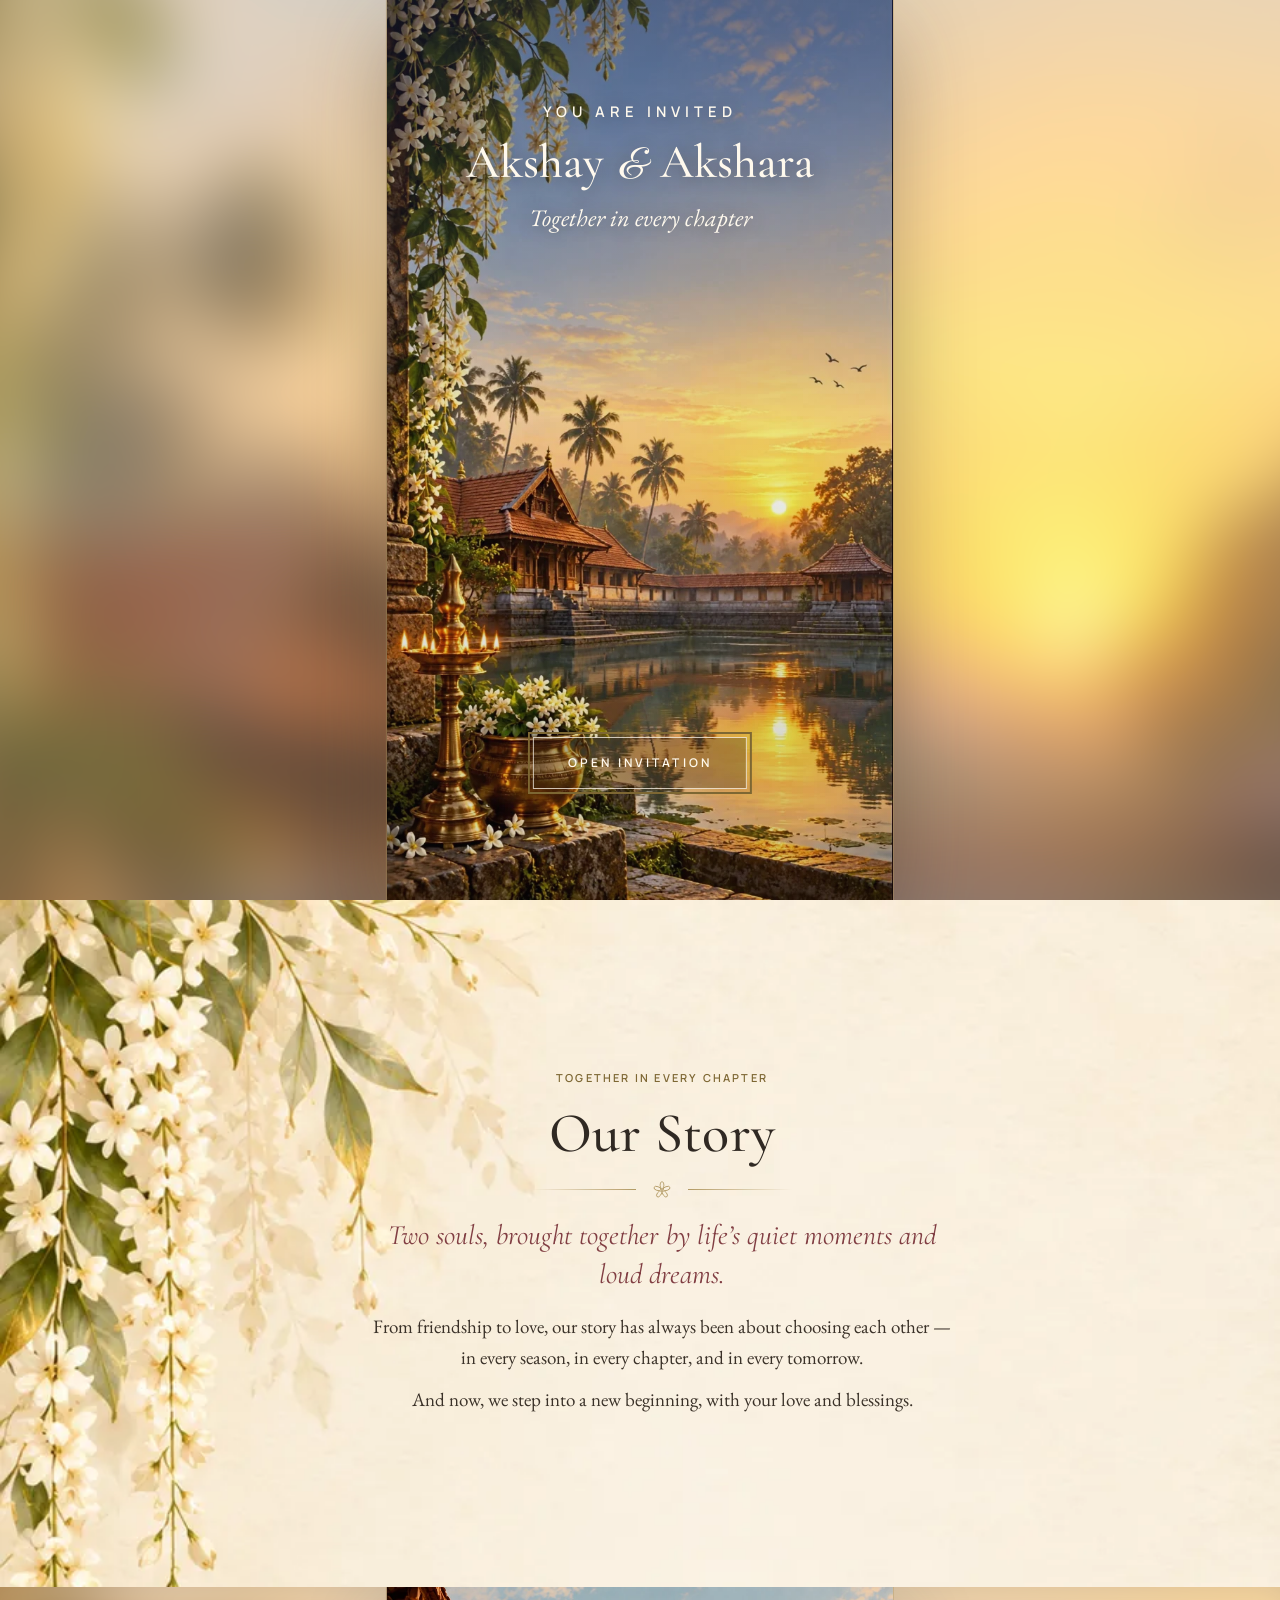
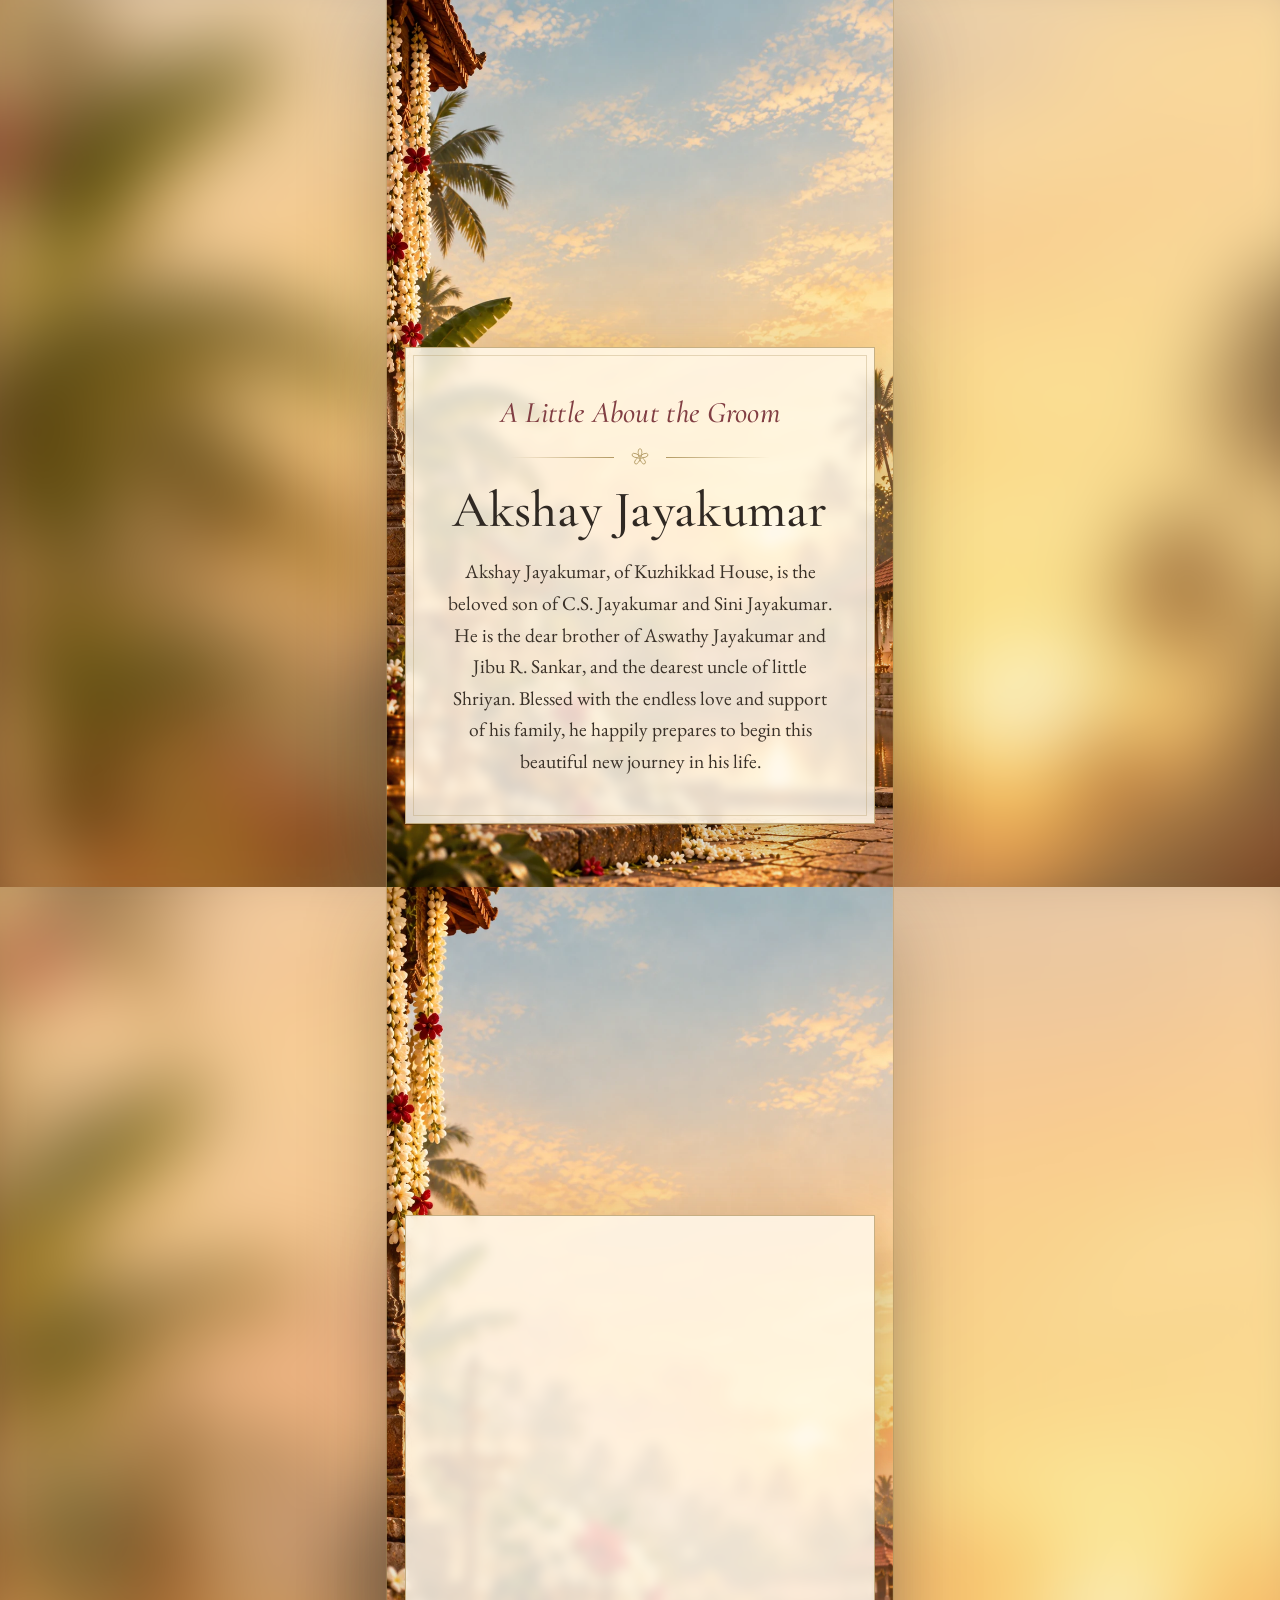
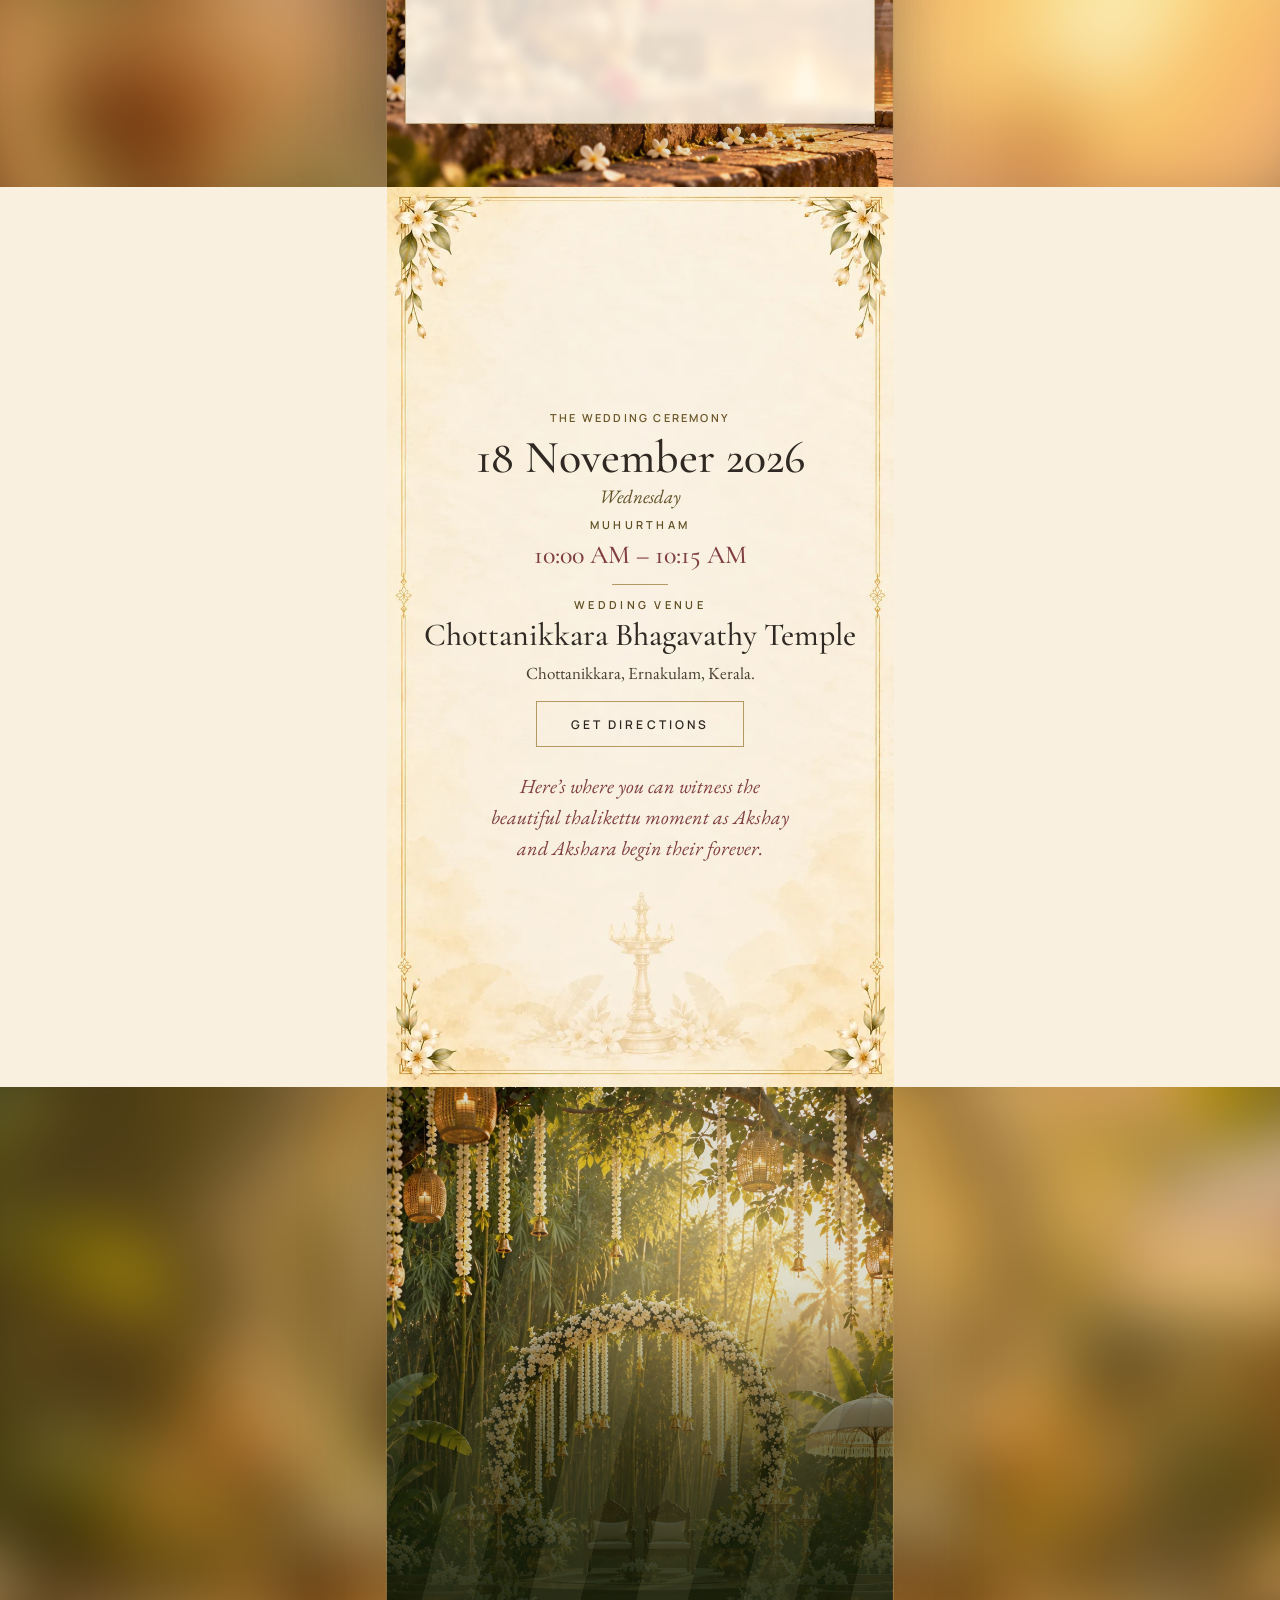
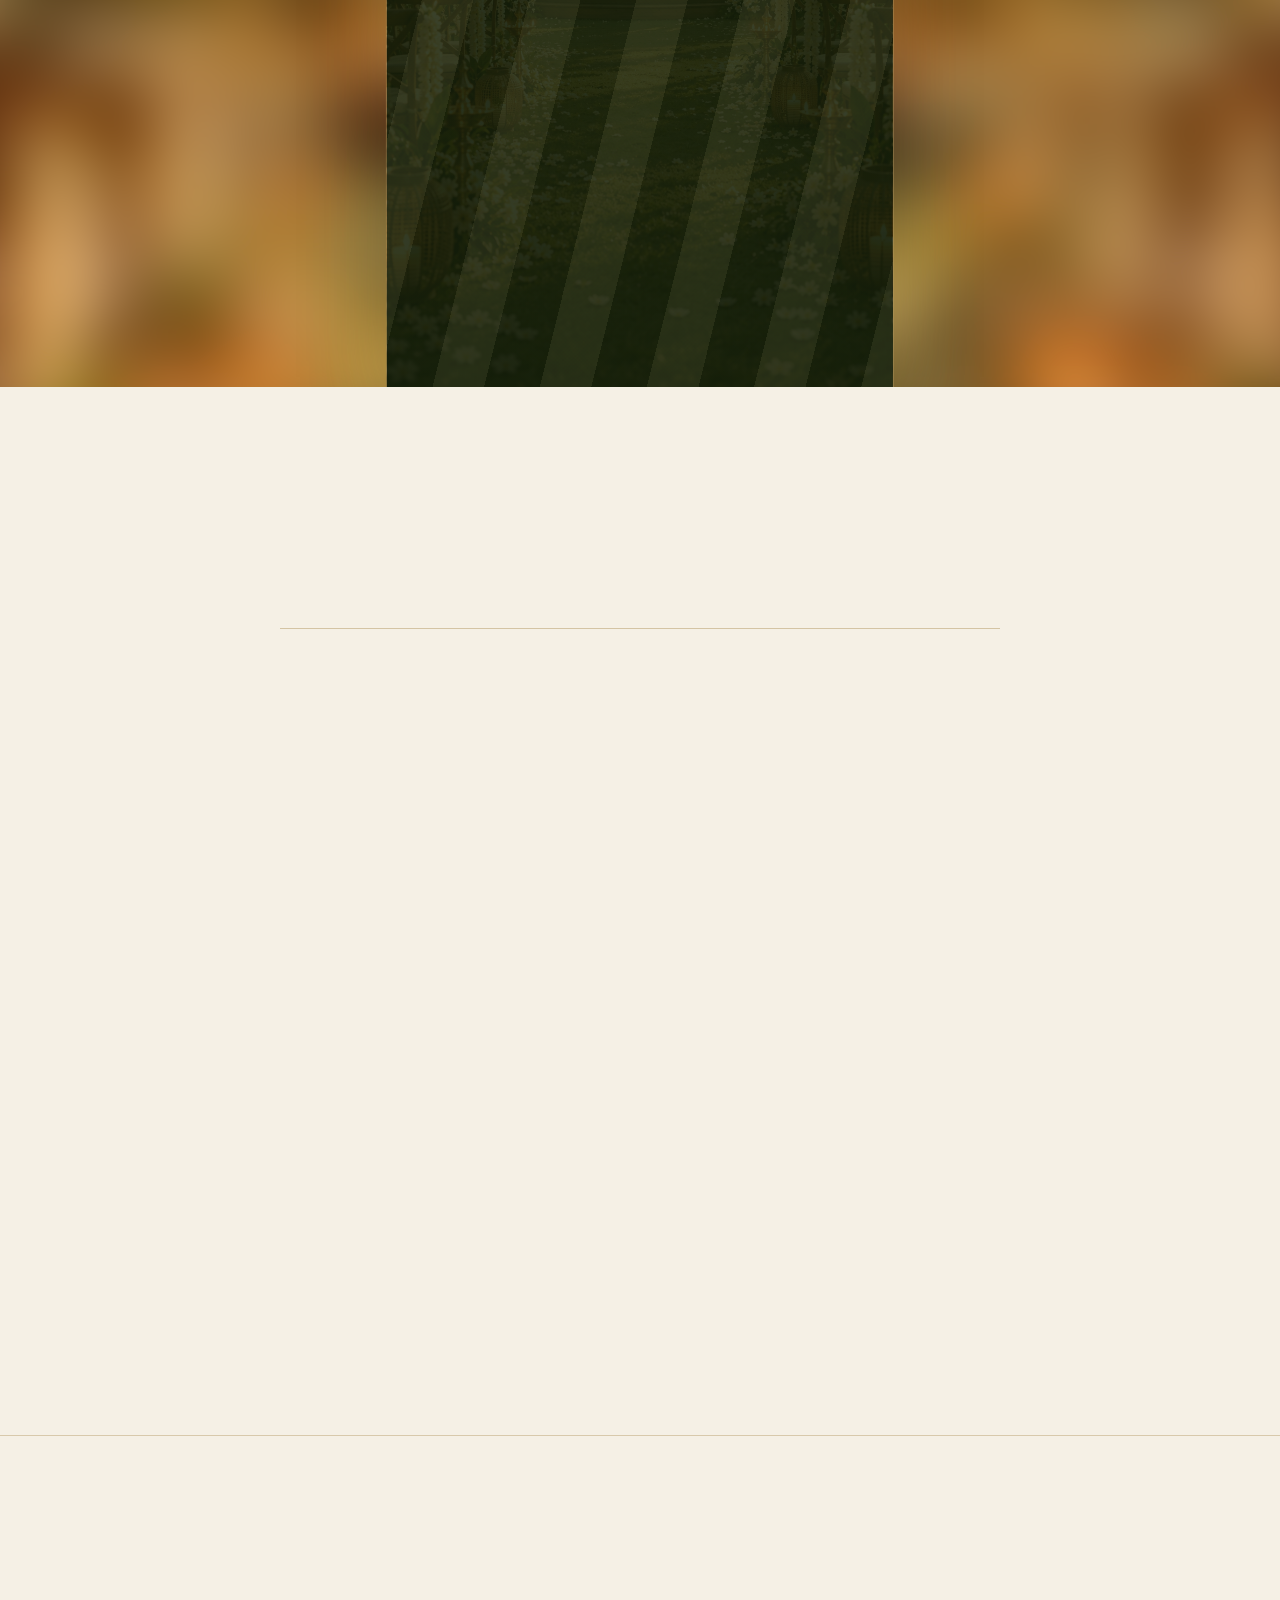
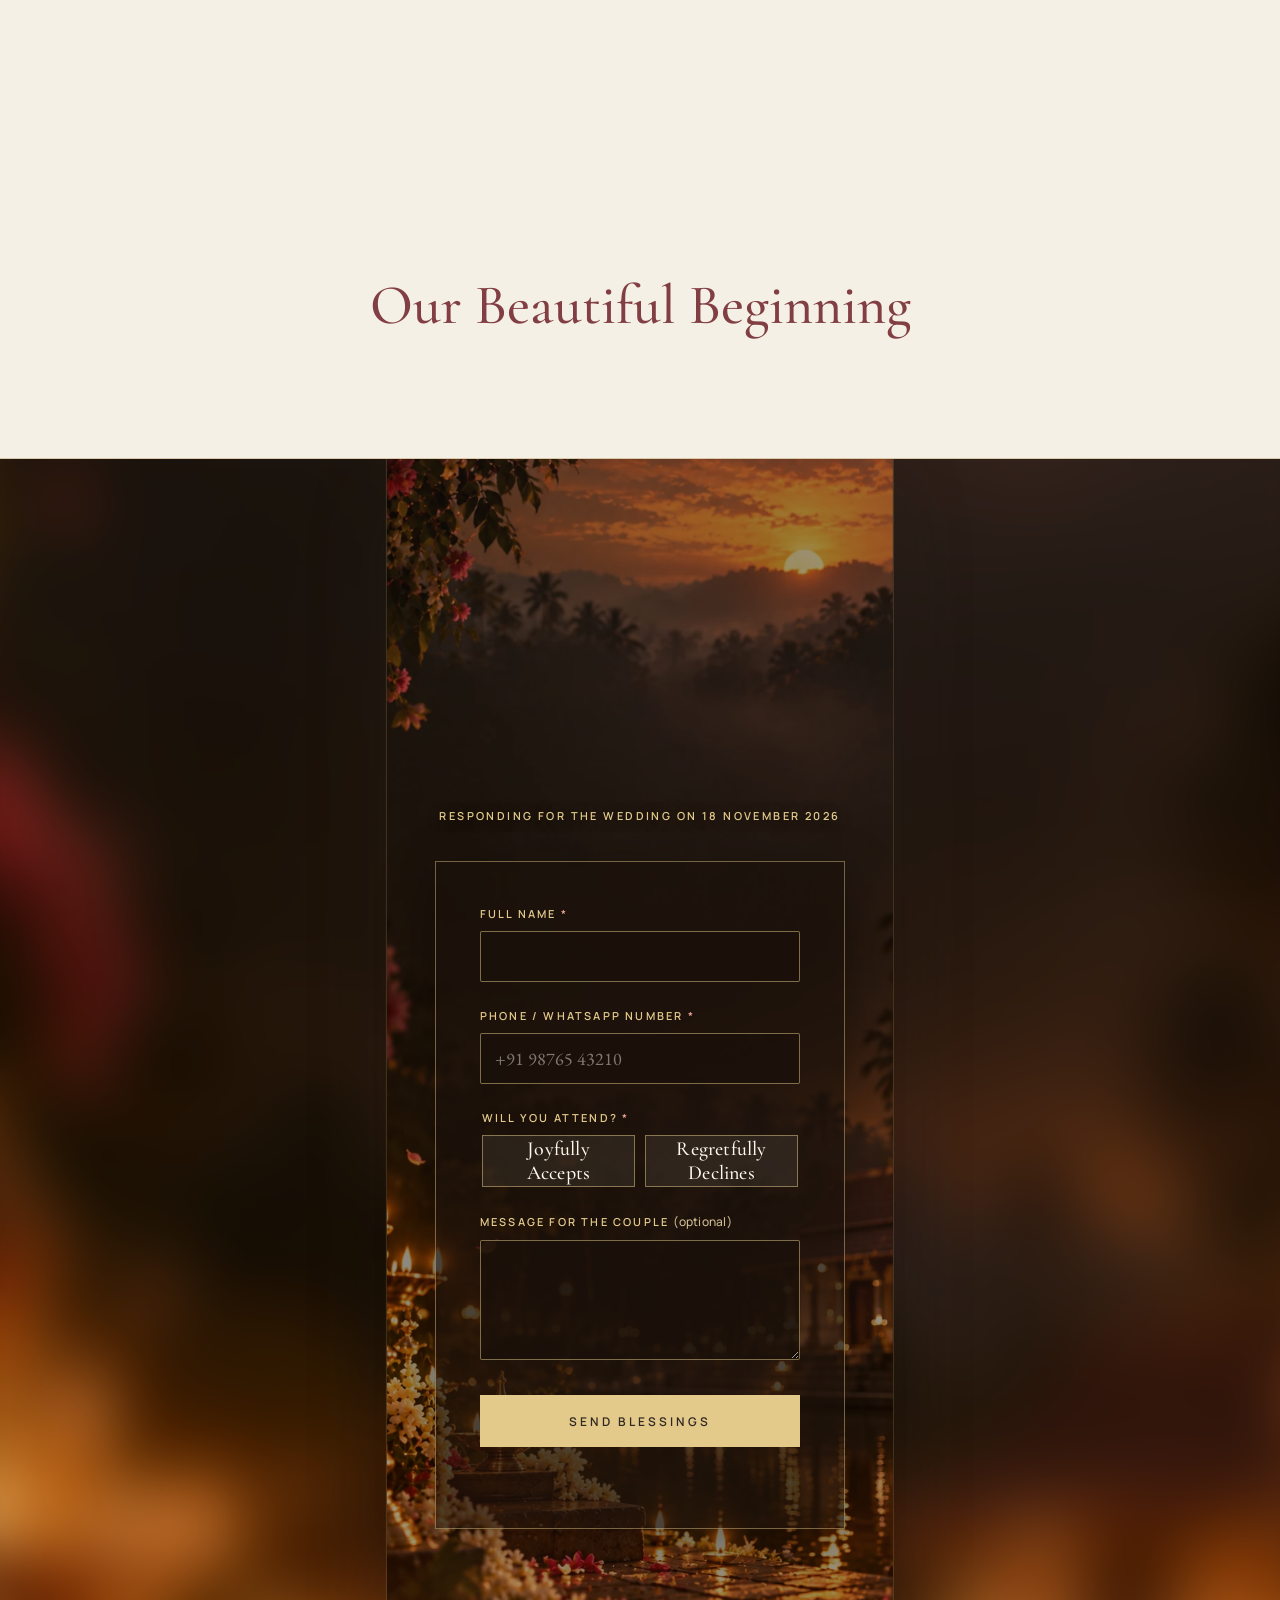
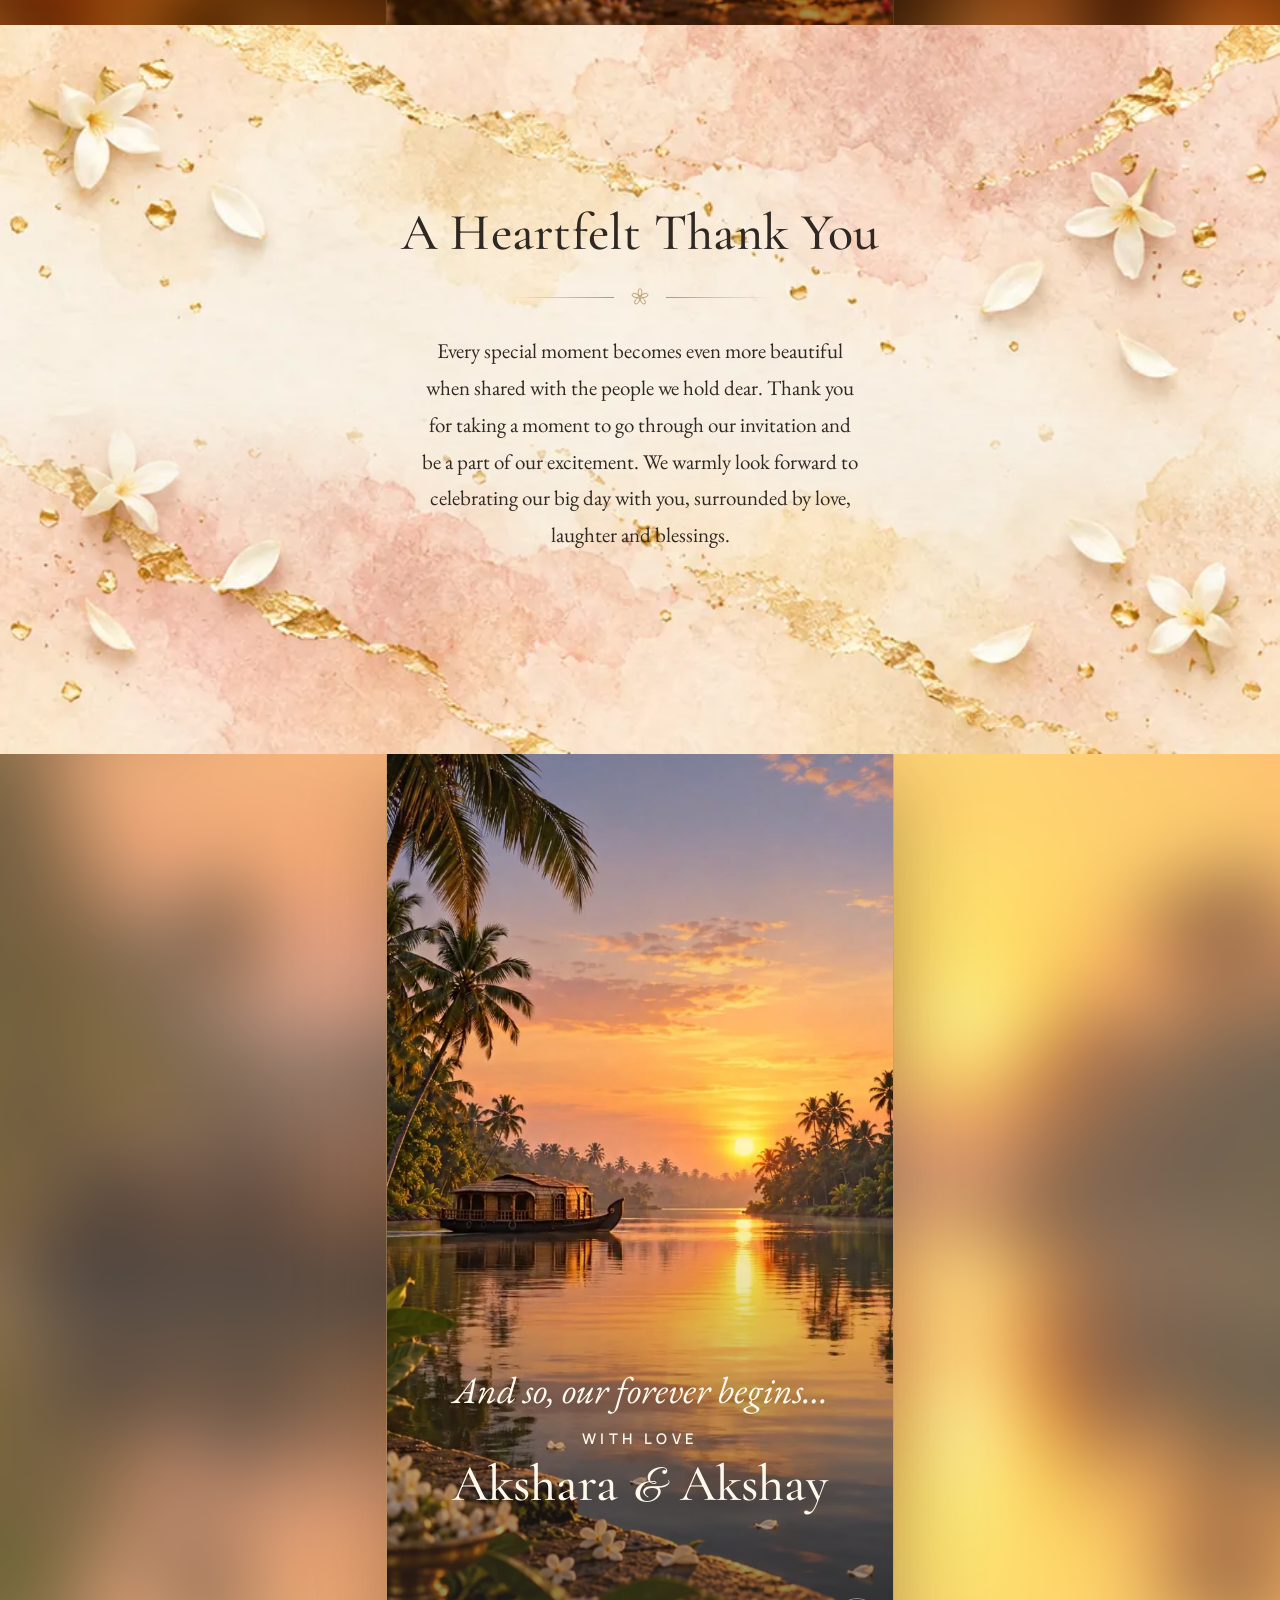
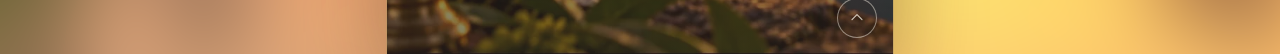
==== commit 4280e458: "Update wedding invitation" ====
--- a/index.html
+++ b/index.html
@@ -3,19 +3,21 @@
 <head>
   <meta charset="utf-8">
   <meta name="viewport" content="width=device-width, initial-scale=1, viewport-fit=cover">
-  <title>Akshara &amp; Akshay | Wedding Invitation</title>
-  <meta name="description" content="Together in every chapter. Join us for the wedding reception of Akshara Shibu and Akshay Jayakumar on 22 November 2026, Eden Convention Centre.">
+  <title>Akshay &amp; Akshara | Wedding Invitation</title>
+  <meta name="description" content="Two hearts, one beautiful beginning. Join us for the wedding of Akshay Jayakumar and Akshara Shibu on 18 November 2026 at Chottanikkara Bhagavathy Temple, Ernakulam, Kerala.">
   <meta name="theme-color" content="#F5F0E5">
 
   <!-- Open Graph / WhatsApp. IMPORTANT: replace YOUR-DOMAIN with the live address (crawlers need absolute URLs). -->
   <meta property="og:type" content="website">
-  <meta property="og:title" content="Akshara &amp; Akshay | Wedding Invitation">
-  <meta property="og:description" content="Together in every chapter. Join us for the wedding reception of Akshara Shibu and Akshay Jayakumar on 22 November 2026, Eden Convention Centre.">
+  <meta property="og:title" content="Akshay &amp; Akshara | Wedding Invitation">
+  <meta property="og:description" content="Two hearts, one beautiful beginning. Join us for the wedding of Akshay Jayakumar and Akshara Shibu on 18 November 2026 at Chottanikkara Bhagavathy Temple, Ernakulam, Kerala.">
   <meta property="og:image" content="https://akshara-akshay.vercel.app/assets/og/og-image.jpg">
   <meta property="og:image:width" content="1200">
   <meta property="og:image:height" content="630">
   <meta property="og:url" content="https://akshara-akshay.vercel.app/">
   <meta name="twitter:card" content="summary_large_image">
+  <meta name="twitter:title" content="Akshay &amp; Akshara | Wedding Invitation">
+  <meta name="twitter:description" content="Two hearts, one beautiful beginning. Join us for the wedding of Akshay Jayakumar and Akshara Shibu on 18 November 2026 at Chottanikkara Bhagavathy Temple, Ernakulam, Kerala.">
 
   <link rel="icon" href="data:image/svg+xml,%3Csvg xmlns='http://www.w3.org/2000/svg' viewBox='0 0 32 48'%3E%3Cg fill='none' stroke='%23B39A64' stroke-width='2' stroke-linecap='round' stroke-linejoin='round'%3E%3Cpath d='M16 4c1.8 2.6 2.4 4.6 0 7.2-2.4-2.6-1.8-4.6 0-7.2z'/%3E%3Cpath d='M10 14h12l-1.6 3.2h-8.8zM16 17.2V22M7 22h18l-2 3.6H9zM16 25.6V36M10 36h12l2 4H8z'/%3E%3C/g%3E%3C/svg%3E">
 
@@ -69,7 +71,7 @@
     <div class="opening-shade"></div>
     <div class="opening-content" id="openingContent">
       <p class="opening-eyebrow">You are invited</p>
-      <h1 class="opening-names">Akshara <span>&amp;</span> Akshay</h1>
+      <h1 class="opening-names">Akshay <span>&amp;</span> Akshara</h1>
       <p class="opening-tag">Together in every chapter</p>
       <button class="btn btn-light" id="openBtn" type="button">Open Invitation</button>
     </div>
@@ -78,25 +80,32 @@
 
 <main id="main">
 
-  <!-- ============ HERO ============ -->
-  <section class="hero stage" id="home" aria-label="The wedding of Akshara Shibu and Akshay Jayakumar">
+  <!-- ============ PAGE 1 · HERO ============ -->
+  <section class="hero stage" id="home" aria-label="The wedding of Akshay Jayakumar and Akshara Shibu">
     <div class="stage-bg" style="background-image:url(assets/img/couple-hero.webp)"></div>
     <div class="frame">
-      <img class="frame-img" src="assets/img/couple-hero.webp" width="941" height="1672" alt="Illustration of Akshara and Akshay standing together beside a brass lamp, looking over a Kerala temple pond at sunrise" decoding="async">
+      <!-- layered scene: back (slow) + couple/foreground (feathered copy, moves a touch more) for gentle depth -->
+      <div class="hero-scene" id="heroScene">
+        <img class="frame-img hero-back" src="assets/img/couple-hero.webp" width="941" height="1672" alt="Illustration of Akshay and Akshara standing together beside a brass lamp, looking over a Kerala temple pond at sunrise" decoding="async">
+        <img class="frame-img hero-couple" src="assets/img/couple-hero.webp" width="941" height="1672" alt="" aria-hidden="true" decoding="async">
+        <div class="hero-sun" aria-hidden="true"></div>
+        <div class="hero-sweep" aria-hidden="true"></div>
+        <div class="hero-motes" id="heroMotes" aria-hidden="true"></div>
+      </div>
       <div class="hero-scrim"></div>
       <div class="hero-text">
-        <p class="eyebrow hero-r" style="--d:0s">The Wedding Of</p>
-        <h2 class="hero-names">
-          <span class="hero-r" style="--d:.15s">Akshara Shibu</span>
-          <em class="hero-amp hero-r" style="--d:.3s">&amp;</em>
-          <span class="hero-r" style="--d:.45s">Akshay Jayakumar</span>
-        </h2>
-        <p class="hero-sub hero-r" style="--d:.7s">Two hearts, one beautiful beginning.</p>
-        <p class="hero-date hero-r" style="--d:.9s">22 November 2026</p>
-        <p class="hero-place hero-r" style="--d:1s">Eden Convention Centre, Kerala</p>
-      </div>
-      <div class="hero-foot hero-r" style="--d:1.2s">
+        <p class="eyebrow hero-r" style="--d:0s">The Wedding of</p>
+        <h1 class="hero-names">
+          <span class="hero-r" style="--d:.2s">Akshay Jayakumar</span>
+          <em class="hero-amp hero-r" style="--d:.45s">&amp;</em>
+          <span class="hero-r" style="--d:.7s">Akshara Shibu</span>
+        </h1>
+        <p class="hero-date hero-r" style="--d:1s">18 November 2026</p>
+        <p class="hero-sub hero-r" style="--d:1.3s">Two hearts, one beautiful beginning.</p>
+      </div>
+      <div class="hero-foot hero-r" style="--d:1.7s">
         <a class="scroll-cue" href="#story" aria-label="Scroll to our story"><span></span></a>
+        <p class="scroll-label">Scroll</p>
       </div>
     </div>
   </section>
@@ -113,37 +122,31 @@
     </div>
   </section>
 
-  <!-- ============ MEET THE BRIDE ============ -->
-  <section class="section profile bride bg-temple" id="bride" aria-labelledby="brideTitle">
+  <!-- ============ PAGE 3 · GROOM ============ -->
+  <section class="section profile groom" id="groom" aria-labelledby="groomTitle">
     <div class="container narrow profile-grid">
       <div class="profile-copy">
-        <p class="eyebrow" data-reveal>Meet the Bride</p>
-        <h2 class="title name" id="brideTitle" data-reveal style="--d:.08s">Akshara Shibu</h2>
-        <div class="ornament" data-reveal style="--d:.14s" aria-hidden="true"><i></i><svg><use href="#jasmine"/></svg><i></i></div>
-        <p class="parents-label" data-reveal style="--d:.2s">Daughter of</p>
-        <p class="parents" data-reveal style="--d:.26s">Shibu VS &amp; Deepa Shibu</p>
-        <!-- A short biography can be added here later, e.g. <p class="bio">…</p> -->
-        <div class="bio" data-bio="bride"></div>
-      </div>
-    </div>
-  </section>
-
-  <!-- ============ MEET THE GROOM ============ -->
-  <section class="section profile groom bg-temple" id="groom" aria-labelledby="groomTitle">
+        <h2 class="profile-heading" id="groomTitle" data-reveal>A Little About the Groom</h2>
+        <div class="ornament" data-reveal style="--d:.1s" aria-hidden="true"><i></i><svg><use href="#jasmine"/></svg><i></i></div>
+        <p class="title name" data-reveal style="--d:.18s">Akshay Jayakumar</p>
+        <p class="bio" data-reveal style="--d:.3s">Akshay Jayakumar, of Kuzhikkad House, is the beloved son of C.S. Jayakumar and Sini Jayakumar. He is the dear brother of Aswathy Jayakumar and Jibu R. Sankar, and the dearest uncle of little Shriyan. Blessed with the endless love and support of his family, he happily prepares to begin this beautiful new journey in his life.</p>
+      </div>
+    </div>
+  </section>
+
+  <!-- ============ PAGE 4 · BRIDE ============ -->
+  <section class="section profile bride" id="bride" aria-labelledby="brideTitle">
     <div class="container narrow profile-grid">
       <div class="profile-copy">
-        <p class="eyebrow" data-reveal>Meet the Groom</p>
-        <h2 class="title name" id="groomTitle" data-reveal style="--d:.08s">Akshay Jayakumar</h2>
-        <div class="ornament" data-reveal style="--d:.14s" aria-hidden="true"><i></i><svg><use href="#jasmine"/></svg><i></i></div>
-        <p class="parents-label" data-reveal style="--d:.2s">Son of</p>
-        <p class="parents" data-reveal style="--d:.26s">CS Jayakumar &amp; Sini Jayakumar</p>
-        <!-- A short biography can be added here later -->
-        <div class="bio" data-bio="groom"></div>
-      </div>
-    </div>
-  </section>
-
-  <!-- ============ WEDDING CEREMONY ============ -->
+        <h2 class="profile-heading" id="brideTitle" data-reveal>A Little About the Bride</h2>
+        <div class="ornament" data-reveal style="--d:.1s" aria-hidden="true"><i></i><svg><use href="#jasmine"/></svg><i></i></div>
+        <p class="title name" data-reveal style="--d:.18s">Akshara Shibu</p>
+        <p class="bio" data-reveal style="--d:.3s">Akshara Shibu, of Vallookkattil House, is the beloved daughter of Shibu V.S. and Deepa Shibu. She is the loving sister of Akshay Shibu and Chandhana Bhaiju, and proud aunt of little Neerav C. Akshay. Cherished by her family and surrounded by their love and affection, she looks forward to embarking on a beautiful new chapter of her life.</p>
+      </div>
+    </div>
+  </section>
+
+  <!-- ============ PAGE 5 · WEDDING CEREMONY ============ -->
   <section class="section ceremony" id="ceremony" aria-labelledby="ceremonyTitle">
     <div class="container narrow center">
       <p class="eyebrow" id="ceremonyTitle" data-reveal>The Wedding Ceremony</p>
@@ -152,55 +155,60 @@
       <p class="weekday" data-reveal style="--d:.2s">Wednesday</p>
       <p class="muhurtham" data-reveal style="--d:.26s"><span>Muhurtham</span> 10:00 AM – 10:15 AM</p>
       <div class="rule" data-reveal style="--d:.3s" aria-hidden="true"></div>
-      <p class="venue-label" data-reveal style="--d:.34s">Venue</p>
+      <p class="venue-label" data-reveal style="--d:.34s">Wedding Venue</p>
       <h3 class="venue-name" data-reveal style="--d:.38s">Chottanikkara Bhagavathy Temple</h3>
       <address class="venue-addr" data-reveal style="--d:.42s">Chottanikkara, Ernakulam, Kerala.</address>
-      <p class="private-note" data-reveal style="--d:.46s">An intimate ceremony with our immediate families.</p>
       <a class="btn btn-gold" data-reveal style="--d:.5s" href="https://maps.app.goo.gl/RH8T16EhHM3pC5s3A?g_st=aw" target="_blank" rel="noopener noreferrer">Get Directions</a>
-    </div>
-  </section>
-
-  <!-- ============ RECEPTION (22 Nov) ============ -->
-  <section class="venue" id="venue" aria-labelledby="venueTitle">
-    <div class="venue-media">
-      <img src="assets/img/garden-mandap.webp" width="941" height="1672" loading="lazy" decoding="async" alt="A garden mandap draped in white jasmine garlands, with brass lamps and palms at sunset">
-    </div>
+      <p class="ceremony-note" data-reveal style="--d:.58s">Here’s where you can witness the beautiful thalikettu moment as Akshay and Akshara begin their forever.</p>
+    </div>
+  </section>
+
+  <!-- ============ PAGE 6 · JOHN'S VILLAGE ============
+       Details (date, time, venue, address, map link) are filled from config.js → johnsVillage.
+       Nothing is shown until they are supplied. -->
+  <section class="venue village" id="village" aria-labelledby="villageTitle">
+    <div class="village-glow" aria-hidden="true"></div>
     <div class="venue-panel">
       <div class="panel" data-reveal>
-        <p class="eyebrow" id="venueTitle">Reception Soirée</p>
-        <p class="venue-tag">A sophisticated evening for a beautiful beginning</p>
-        <h3 class="venue-name">Eden Convention Centre</h3>
-        <address class="venue-addr">Muvattupuzha – Kolenchery Road, Valakom, Kunnackal P.O., Ernakulam, Kerala — 682316</address>
-        <p class="venue-time"><span>22 November 2026</span> From 6:00 PM</p>
-        <a class="btn btn-gold" href="https://maps.app.goo.gl/cKQQFqmow4EeozAB8?g_st=ac" target="_blank" rel="noopener noreferrer">View Location</a>
-      </div>
-    </div>
-  </section>
-
-  <!-- ============ ITINERARY ============ -->
-  <section class="section itinerary" id="itinerary" aria-labelledby="itTitle">
-    <div class="container narrow center">
-      <p class="eyebrow" data-reveal>22 November 2026</p>
-      <h2 class="title" id="itTitle" data-reveal style="--d:.08s">The Itinerary</h2>
-      <div class="ornament" data-reveal style="--d:.14s" aria-hidden="true"><i></i><svg><use href="#jasmine"/></svg><i></i></div>
-      <p class="it-lead" data-reveal style="--d:.2s">Join us as we raise a toast to our new beginning!</p>
-      <ol class="it-list">
-        <li data-reveal><time>6:00 PM</time><span>Welcome &amp; Couple’s Grand Entry</span></li>
-        <li data-reveal><time>6:15 PM</time><span>Sparks of Love <em>(Candle Lighting Ceremony)</em></span></li>
-        <li data-reveal><time>6:20 PM</time><span>The Sweet Beginnings <em>(Cake Cutting Ceremony)</em></span></li>
-        <li data-reveal><time>6:25 PM</time><span>The Royal Wine Toast</span></li>
-        <li data-reveal><time>6:30 PM</time><span>The Grand Feast</span></li>
-        <li data-reveal><time>6:30 – 9:00 PM</time><span>Moments to Frame <em>(Photo Session with Guests)</em></span></li>
-        <li data-reveal><time>9:00 PM</time><span>Goodnight &amp; Blessings <em>(Event Concludes)</em></span></li>
+        <p class="eyebrow" data-reveal>Let’s Celebrate Together</p>
+        <h2 class="village-title" id="villageTitle" data-reveal style="--d:.08s">The Celebrations Continue!</h2>
+        <p class="village-lead" data-reveal style="--d:.16s">Good food, happy moments &amp; memories to make.</p>
+        <div class="rule" aria-hidden="true"></div>
+        <div class="village-info" id="villageInfo" data-reveal style="--d:.24s">
+          <p class="village-event" id="villageEvent" hidden></p>
+          <p class="village-line village-when" id="villageWhen" hidden></p>
+          <p class="venue-name village-venue" id="villageVenue" hidden></p>
+          <address class="venue-addr" id="villageAddr" hidden></address>
+          <p class="village-pending" id="villagePending">Venue details will be shared soon.</p>
+        </div>
+        <a class="btn btn-gold village-btn" id="villageBtn" data-reveal style="--d:.34s" href="#village" target="_blank" rel="noopener noreferrer" aria-disabled="true">Get Directions</a>
+      </div>
+    </div>
+  </section>
+
+  <!-- ============ PAGE 7 · COUNTDOWN ============ -->
+  <!-- ============ PAGE 6 (continued) · WHAT'S HAPPENING ============ -->
+  <section class="section happening" id="happening" aria-labelledby="happTitle">
+    <div class="container narrow center">
+      <h2 class="title sm" id="happTitle" data-reveal>What’s Happening?</h2>
+      <p class="happ-lead" data-reveal style="--d:.08s">Here’s a little glimpse of the day!</p>
+      <ol class="happ-list">
+        <li data-reveal style="--d:0.00s"><b aria-hidden="true">01</b><div><h3>The Grand Entry</h3><p>The much-awaited entry of the bride and groom.</p></div></li>
+        <li data-reveal style="--d:0.05s"><b aria-hidden="true">02</b><div><h3>The Ring Exchange</h3><p>A little sparkle, a lot of love and a promise of forever.</p></div></li>
+        <li data-reveal style="--d:0.10s"><b aria-hidden="true">03</b><div><h3>Fun &amp; Games</h3><p>Some laughter, playful moments and a whole lot of fun!</p></div></li>
+        <li data-reveal style="--d:0.15s"><b aria-hidden="true">04</b><div><h3>Let’s Feast!</h3><p>A delicious lunch and lovely moments shared together.</p></div></li>
+        <li data-reveal style="--d:0.20s"><b aria-hidden="true">05</b><div><h3>Picture-Perfect Moments</h3><p>A special photo session with the newlyweds to capture memories to cherish.</p></div></li>
       </ol>
+      <div class="rule" data-reveal aria-hidden="true"></div>
+      <p class="happ-close" data-reveal>Come for the celebration,<br>stay for the memories!</p>
     </div>
   </section>
 
   <section class="section countdown" id="countdown" aria-labelledby="cdTitle">
     <div class="container narrow center">
-      <p class="eyebrow" id="cdTitle" data-reveal>Counting down to the reception</p>
-      <p class="cd-date" data-reveal style="--d:.08s">22 November 2026 · 6:00 PM IST</p>
-      <div class="cd" id="cd" data-reveal style="--d:.16s" role="timer" aria-label="Time remaining until the reception">
+      <h2 class="title sm" id="cdTitle" data-reveal>Counting Down to Our Wedding</h2>
+      <p class="cd-date" data-reveal style="--d:.08s">18 November 2026 · 10:00 AM IST</p>
+      <div class="cd" id="cd" data-reveal style="--d:.16s" role="timer" aria-label="Time remaining until the wedding">
         <div class="cd-cell"><b id="cdD">--</b><span>Days</span></div>
         <i aria-hidden="true"></i>
         <div class="cd-cell"><b id="cdH">--</b><span>Hours</span></div>
@@ -213,7 +221,7 @@
     </div>
   </section>
 
-  <!-- ============ RSVP ============ -->
+  <!-- ============ PAGE 8 · RSVP ============ -->
   <section class="section rsvp" id="rsvp" aria-labelledby="rsvpTitle">
     <div class="container narrow center">
       <p class="eyebrow" data-reveal>With love</p>
@@ -278,17 +286,12 @@
     </div>
   </section>
 
-  <!-- ============ THANK YOU / FAMILY ============ -->
+  <!-- ============ PAGE 9 · THANK YOU ============ -->
   <section class="section family" id="family" aria-labelledby="famTitle">
     <div class="container narrow center">
       <h2 class="title sm" id="famTitle" data-reveal>A Heartfelt Thank You</h2>
-      <div class="ornament" data-reveal style="--d:.08s" aria-hidden="true"><i></i><svg><use href="#jasmine"/></svg><i></i></div>
-      <p class="fam-text" data-reveal style="--d:.12s">We are deeply grateful to you for taking the time to read through this invitation. With grateful hearts, we invite you to share in the joy of this beautiful new chapter. Your presence, love and blessings mean the world to us and our families.</p>
-      <p class="fam-names" data-reveal style="--d:.16s"><strong>Akshara &amp; Akshay</strong><span>together with their parents</span></p>
-      <div class="fam-parents" data-reveal style="--d:.2s"><p>Shibu VS &amp; Deepa Shibu</p><p>CS Jayakumar &amp; Sini Jayakumar</p></div>
-      <p class="fam-join" data-reveal style="--d:.24s">Joined in joy by</p>
-      <div class="fam-parents small" data-reveal style="--d:.28s"><p>Akshay Shibu,<br>Chandhana Bhaiju &amp; Neerav C Akshay</p><p>Aswathy Jayakumar,<br>Jibu R Sankar &amp; Shriyan Jibu</p></div>
-      <p class="fam-close" data-reveal style="--d:.32s">Look forward to celebrating with you on 22nd November.</p>
+      <div class="ornament" data-reveal style="--d:.1s" aria-hidden="true"><i></i><svg><use href="#jasmine"/></svg><i></i></div>
+      <p class="fam-text" data-reveal style="--d:.2s">Every special moment becomes even more beautiful when shared with the people we hold dear. Thank you for taking a moment to go through our invitation and be a part of our excitement. We warmly look forward to celebrating our big day with you, surrounded by love, laughter and blessings.</p>
     </div>
   </section>
 
@@ -303,8 +306,8 @@
     <div class="closing-shade"></div>
     <div class="closing-text" id="closingText">
       <p class="closing-line">And so, our forever begins&hellip;</p>
+      <p class="closing-sub">With love</p>
       <h2 class="closing-names">Akshara <span>&amp;</span> Akshay</h2>
-      <p class="closing-sub">With love and blessings.</p>
     </div>
     <button class="to-top" id="toTop" type="button" aria-label="Back to top"><svg viewBox="0 0 24 24" aria-hidden="true"><path d="M6 14l6-6 6 6" fill="none" stroke="currentColor" stroke-width="1.4" stroke-linecap="round" stroke-linejoin="round"/></svg></button>
   </div>
--- a/assets/css/styles.css
+++ b/assets/css/styles.css
@@ -226,10 +226,6 @@
 .panel{width:100%;max-width:560px;margin:0 auto;background:rgba(255,249,237,.98);padding:40px 26px 44px;text-align:center;border:1px solid rgba(179,154,100,.6);box-shadow:0 24px 60px rgba(48,41,35,.25)}
 .panel .ornament{margin:18px auto}
 .venue-time{font:500 clamp(20px,3.6vw,24px)/1.3 var(--f-display);margin-bottom:30px;color:var(--burgundy)}
-.reception{margin-top:36px}
-.reception .rule{margin-top:0}
-.reception .venue-addr{margin-bottom:14px}
-.reception .venue-time{margin-bottom:0}
 @media (min-width:900px){
   .venue{display:grid;grid-template-columns:minmax(0,1fr) minmax(0,1fr);min-height:760px}
   .venue-media{position:relative;inset:auto}
@@ -432,7 +428,6 @@
 .panel .ornament{color:#E8D6A0}
 .panel .btn-gold{color:var(--cream);border-color:rgba(255,249,237,.8);text-shadow:none;background:rgba(24,34,14,.25)}
 .panel .btn-gold:hover{background:var(--cream);color:var(--brown)}
-.panel .reception .rule{background:rgba(232,214,160,.7)}
 /* rsvp: dark, glowing temple dusk with a dark glass form */
 #rsvp{text-shadow:0 1px 12px rgba(0,0,0,.5);color:var(--cream)}
 #rsvp .title,#rsvp .rsvp-lead{color:var(--cream)}
@@ -571,7 +566,7 @@
 #countdown{background:var(--ivory)!important;border-block:1px solid rgba(179,154,100,.45)}
 #story .eyebrow,#bride .eyebrow,#countdown .eyebrow{color:var(--gold-deep)}
 
-/* ---------- v9: wedding (private) + reception (guests) ---------- */
+/* ---------- v9: ceremony + thank-you ---------- */
 .private-note{font:italic 400 18px var(--f-text);color:var(--gold-deep);margin:-6px 0 18px}
 .hero-recep{margin-top:.6cqw!important;letter-spacing:.2em!important;color:var(--burgundy)!important}
 .panel .venue-tag{font:italic 400 17px/1.4 var(--f-text);margin:4px 0 8px;color:#E8D6A0}
@@ -620,3 +615,131 @@
              url(../img/paper-fam-bot.webp) bottom center/100% auto no-repeat,#F6EEE0!important;
   padding-top:clamp(120px,22vw,180px)!important;padding-bottom:clamp(130px,26vw,200px)!important;
 }
+
+/* ============================================================
+   v11 — wedding edition (18 Nov 2026): animated hero, groom/bride
+   pages on their own artwork, John's Village, closing copy
+   ============================================================ */
+
+/* ---------- hero: layered, cinematic, calm ---------- */
+.hero-scene{position:absolute;inset:0;overflow:hidden;--px:0;--py:0;--sy:0px}
+.hero.revealed .hero-scene{animation:heroIn 3.6s var(--ease) both}
+@keyframes heroIn{from{transform:scale(1.13)}to{transform:scale(1)}}
+.hero-back{transform:translate3d(calc(var(--px) * -5px),calc(var(--py) * -4px - var(--sy) * .6),0) scale(1.04);will-change:transform}
+/* feathered copy of the same artwork around the couple: drifts a touch more than the backdrop = gentle depth */
+.hero-couple{
+  -webkit-mask-image:radial-gradient(ellipse 50% 36% at 66% 76%,#000 52%,transparent 100%);
+  mask-image:radial-gradient(ellipse 50% 36% at 66% 76%,#000 52%,transparent 100%);
+  transform:translate3d(calc(var(--px) * -10px),calc(var(--py) * -7px - var(--sy) * 1.4),0) scale(1.04);
+  transform-origin:66% 80%;will-change:transform;
+  animation:coupleFloat 8s ease-in-out infinite alternate}
+@keyframes coupleFloat{from{translate:0 0;scale:1}to{translate:0 -5px;scale:1.012}}
+.hero-sun{position:absolute;left:76%;top:76%;width:64cqw;aspect-ratio:1;translate:-50% -50%;border-radius:50%;pointer-events:none;mix-blend-mode:screen;
+  background:radial-gradient(closest-side,rgba(255,214,130,.55),rgba(255,190,100,.22) 45%,rgba(255,190,100,0) 100%);animation:sunPulse 7s ease-in-out infinite alternate}
+@keyframes sunPulse{from{opacity:.45;scale:.94}to{opacity:.95;scale:1.06}}
+.hero-sweep{position:absolute;inset:-10% -60%;pointer-events:none;mix-blend-mode:soft-light;
+  background:linear-gradient(105deg,transparent 40%,rgba(255,240,200,.55) 50%,transparent 60%);transform:translateX(-60%);animation:sweep 14s ease-in-out 3s infinite}
+@keyframes sweep{0%{transform:translateX(-60%)}45%,100%{transform:translateX(60%)}}
+.hero-motes{position:absolute;inset:0;pointer-events:none;overflow:hidden}
+.hero-motes i{position:absolute;border-radius:50%;background:radial-gradient(circle,#fff3c4 0%,#e8c46a 55%,rgba(232,196,106,0) 100%);opacity:0;animation:mote linear infinite;box-shadow:0 0 8px rgba(255,214,130,.8)}
+@keyframes mote{0%{opacity:0;transform:translate(0,0)}15%{opacity:.85}70%{opacity:.6}100%{opacity:0;transform:translate(var(--dx,0),-150px)}}
+.hero-scene.paused *{animation-play-state:paused}
+.hero-scrim,.hero-text,.hero-foot{z-index:2}
+.hero-text .hero-date{margin-top:3.4cqw;font-size:clamp(24px,6.8cqw,36px);letter-spacing:.08em}
+.hero-text .hero-sub{margin-top:2.4cqw}
+.hero-names{font-size:clamp(30px,9.2cqw,54px)}
+.scroll-label{margin-top:8px;font:600 max(9px,2.3cqw)/1 var(--f-ui);letter-spacing:.34em;text-transform:uppercase;opacity:.9}
+
+/* ---------- groom + bride: one shared page design on their own artwork ---------- */
+#groom,#bride{
+  background:var(--brown)!important;color:var(--brown)!important;text-shadow:none!important;
+  min-height:var(--fh)!important;display:flex!important;align-items:flex-end!important;justify-content:center;
+  overflow:hidden!important;padding:clamp(40px,7vh,72px) 0 clamp(28px,7vh,64px)!important}
+#groom::before,#groom::after,#bride::before,#bride::after{display:block!important;opacity:1!important}
+#groom{--img:url(../img/bg-groom.webp)}
+#bride{--img:url(../img/bg-bride.webp)}
+#groom>.container,#bride>.container{
+  width:calc(var(--pw) - 36px)!important;max-width:560px;margin:0 auto!important;
+  padding:clamp(30px,6vw,46px) clamp(22px,6vw,40px)!important;
+  background:rgba(255,249,237,.84)!important;border:1px solid rgba(179,154,100,.75)!important;
+  box-shadow:0 22px 60px rgba(48,41,35,.28)!important;
+  -webkit-backdrop-filter:blur(6px);backdrop-filter:blur(6px)}
+#groom>.container::after,#bride>.container::after{content:"";position:absolute;inset:7px;border:1px solid rgba(179,154,100,.35);pointer-events:none}
+#groom .profile-copy,#bride .profile-copy{text-align:center}
+.profile-heading{font:italic 500 clamp(22px,5.4vw,30px)/1.25 var(--f-display);color:var(--burgundy)!important;letter-spacing:.01em}
+#groom .ornament,#bride .ornament{color:var(--gold);margin:16px auto}
+#groom .title.name,#bride .title.name{font-size:clamp(34px,9.4vw,56px);line-height:1.08;color:var(--brown)!important}
+.profile .bio{display:block;margin:18px auto 0;max-width:none;font-size:clamp(17px,4.4vw,19.5px);line-height:1.62;color:#3a3128;text-wrap:pretty}
+@media (min-width:900px){
+  #groom .profile-copy,#bride .profile-copy{text-align:center}
+  .profile .bio{margin-inline:auto}
+  #groom .title.name,#bride .title.name{font-size:clamp(38px,4vw,52px)}
+}
+
+/* ---------- ceremony: label tweak ---------- */
+.venue-label{margin-top:2px}
+
+/* ---------- John's Village ---------- */
+.village{align-items:flex-end}
+.village-glow{position:absolute;top:0;bottom:0;left:50%;translate:-50% 0;width:var(--pw);pointer-events:none;mix-blend-mode:screen;
+  background:radial-gradient(70% 38% at 68% 16%,rgba(255,226,150,.42),rgba(255,226,150,0) 70%),
+             repeating-linear-gradient(104deg,rgba(255,236,172,0) 0 54px,rgba(255,236,172,.07) 54px 104px);
+  animation:villageGlow 10s ease-in-out infinite alternate}
+@keyframes villageGlow{from{opacity:.55}to{opacity:1}}
+.village .venue-panel{position:relative;z-index:1}
+.village-title{font:500 clamp(44px,11.5vw,70px)/1.04 var(--f-display);color:var(--cream);letter-spacing:.005em}
+.village .panel .rule{background:rgba(232,214,160,.75);margin:18px auto 20px}
+.village-info{min-height:2.4em}
+.village .village-line{font:600 12px/1.5 var(--f-ui);letter-spacing:.24em;text-transform:uppercase;color:#E8D6A0;margin-bottom:8px}
+.village .panel .village-venue{font-size:clamp(26px,7vw,34px);margin-top:0}
+.village .panel .venue-addr{margin:6px 0 4px}
+.village-pending{font:italic 400 clamp(18px,4.8vw,21px)/1.5 var(--f-text);color:var(--cream)}
+.village-btn{margin-top:22px}
+
+/* ---------- countdown heading ---------- */
+#countdown .title.sm{font-size:clamp(30px,7.6vw,50px);line-height:1.12}
+#countdown .cd-date{margin-top:14px}
+.cd-done{margin-top:30px}
+
+/* ---------- thank you + closing ---------- */
+.family .fam-text{font-size:clamp(18px,2.3vw,21px);line-height:1.75;max-width:44ch;margin:0 auto;transition-duration:1.8s}
+.closing-line{font-size:clamp(24px,7.4cqw,38px);line-height:1.3}
+.closing-sub{margin-top:2.6cqw}
+.closing-names{margin:1.6cqw 0 0;font-size:clamp(40px,12.4cqw,68px)}
+
+@media (prefers-reduced-motion:reduce){
+  .hero-sweep,.hero-motes{display:none}
+  .hero-back,.hero-couple{transform:scale(1.04)}
+}
+
+/* hero polish: breathing room around the ampersand, text clear of the jasmine vine */
+.hero-names{line-height:1.08}
+.hero-amp{margin:1.4cqw 0 .8cqw}
+.hero-text{padding:0 5cqw 0 17cqw}
+.hero-scrim{background:radial-gradient(105% 42% at 60% 25%,rgba(255,249,237,.78) 0%,rgba(255,249,237,.5) 50%,rgba(255,249,237,0) 100%),linear-gradient(0deg,rgba(48,41,35,.35) 0%,rgba(48,41,35,0) 12%)}
+.closing-names{font-size:clamp(34px,10.2cqw,60px);white-space:nowrap}
+
+/* ceremony: closing note under the directions button */
+.ceremony-note{font:italic 400 clamp(17px,4.4vw,20px)/1.55 var(--f-text);color:var(--burgundy);max-width:30ch;margin:24px auto 0;text-wrap:balance}
+
+/* John's Village: celebration copy + venue block */
+.village .eyebrow{color:#E8D6A0;margin-bottom:10px}
+.village-title{font-size:clamp(34px,9vw,54px);line-height:1.1}
+.village-lead{font:italic 400 clamp(18px,4.8vw,21px)/1.45 var(--f-text);color:var(--cream);margin-top:12px}
+.village-event{font:500 clamp(24px,6vw,30px)/1.2 var(--f-display);color:var(--cream)}
+.village .village-when{font-size:clamp(15px,4vw,18px);color:#E8D6A0;margin:10px 0 14px}
+.village .panel .village-venue{font-size:clamp(34px,9vw,48px);line-height:1.1}
+.village .panel .venue-addr{font-size:17px!important;margin-top:8px}
+.village::after{background:linear-gradient(0deg,rgba(20,30,10,.95) 0%,rgba(20,30,10,.9) 46%,rgba(20,30,10,.62) 62%,rgba(20,30,10,.18) 78%),var(--img) center/cover no-repeat}
+.village-lead{text-wrap:balance}
+
+/* ---------- John's Village (continued): What's Happening ---------- */
+.happening{background:var(--ivory);padding-block:clamp(64px,11vw,110px)}
+.happ-lead{font:italic 400 clamp(18px,4.6vw,22px)/1.4 var(--f-text);color:var(--gold-deep);margin:10px 0 34px}
+.happ-list{list-style:none;margin:0;padding:0;text-align:left;border-top:1px solid rgba(179,154,100,.5)}
+.happ-list li{display:grid;grid-template-columns:3.1em 1fr;gap:14px;align-items:start;padding:22px 4px;border-bottom:1px solid rgba(179,154,100,.5)}
+.happ-list b{font:500 clamp(30px,8vw,40px)/1 var(--f-display);color:var(--gold);font-variant-numeric:lining-nums;padding-top:2px}
+.happ-list h3{font:500 clamp(22px,5.6vw,27px)/1.2 var(--f-display);color:var(--brown)}
+.happ-list p{font-size:clamp(16px,4.2vw,18px);line-height:1.55;color:#4a4036;margin-top:4px}
+.happening .rule{margin:34px auto 26px}
+.happ-close{font:italic 500 clamp(24px,6.4vw,34px)/1.3 var(--f-display);color:var(--burgundy);text-wrap:balance}
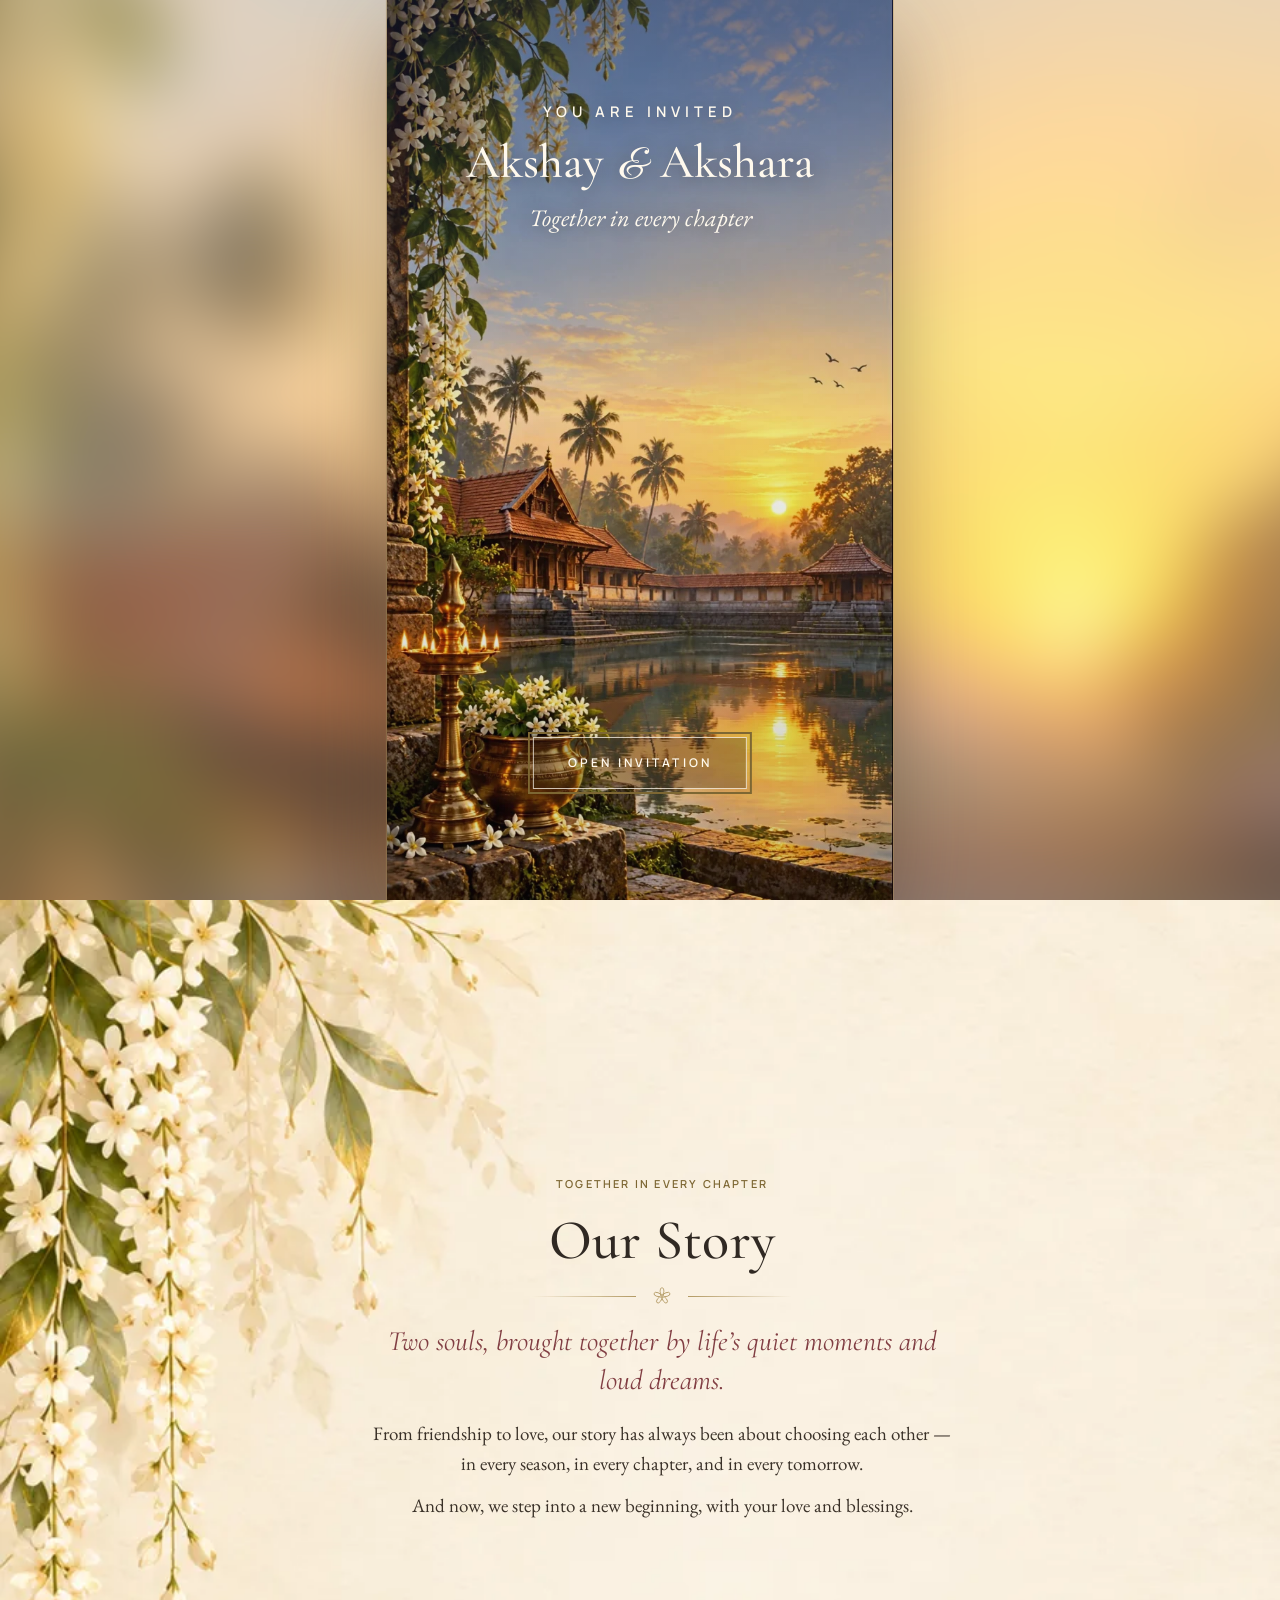
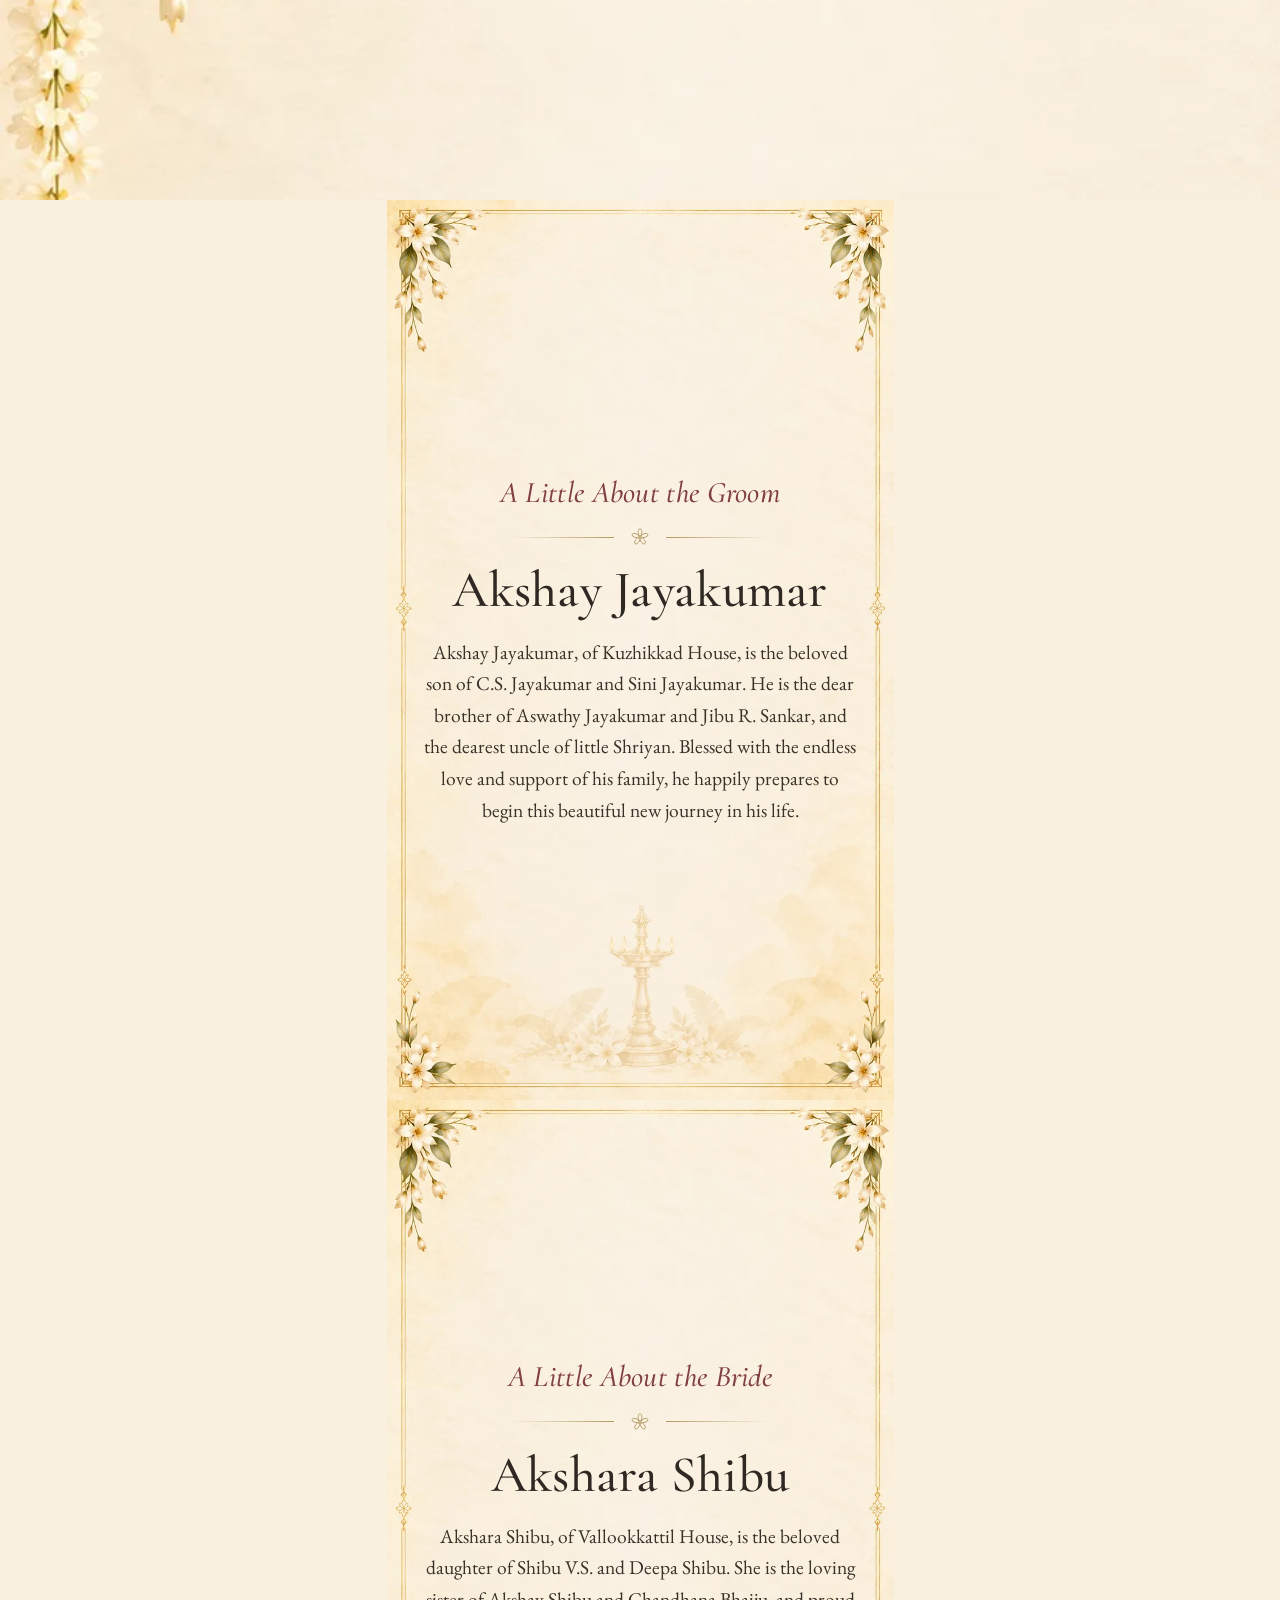
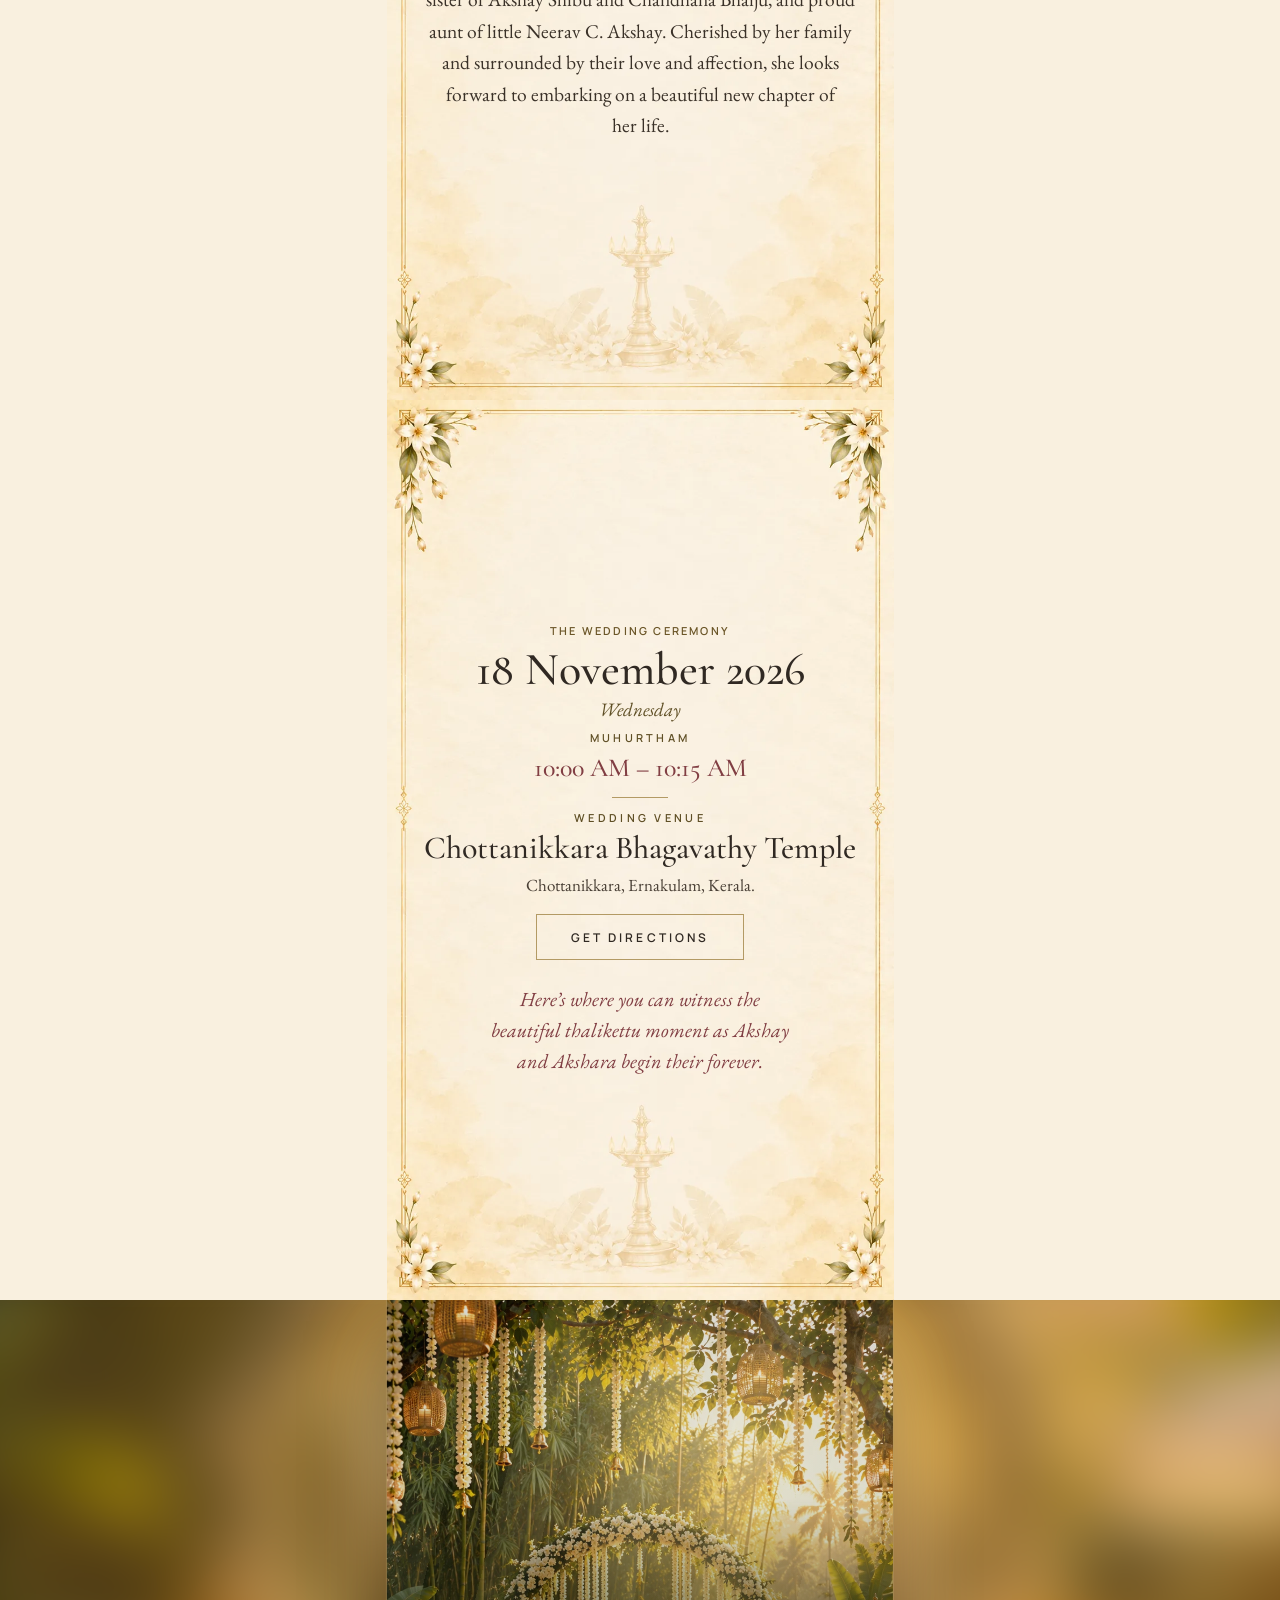
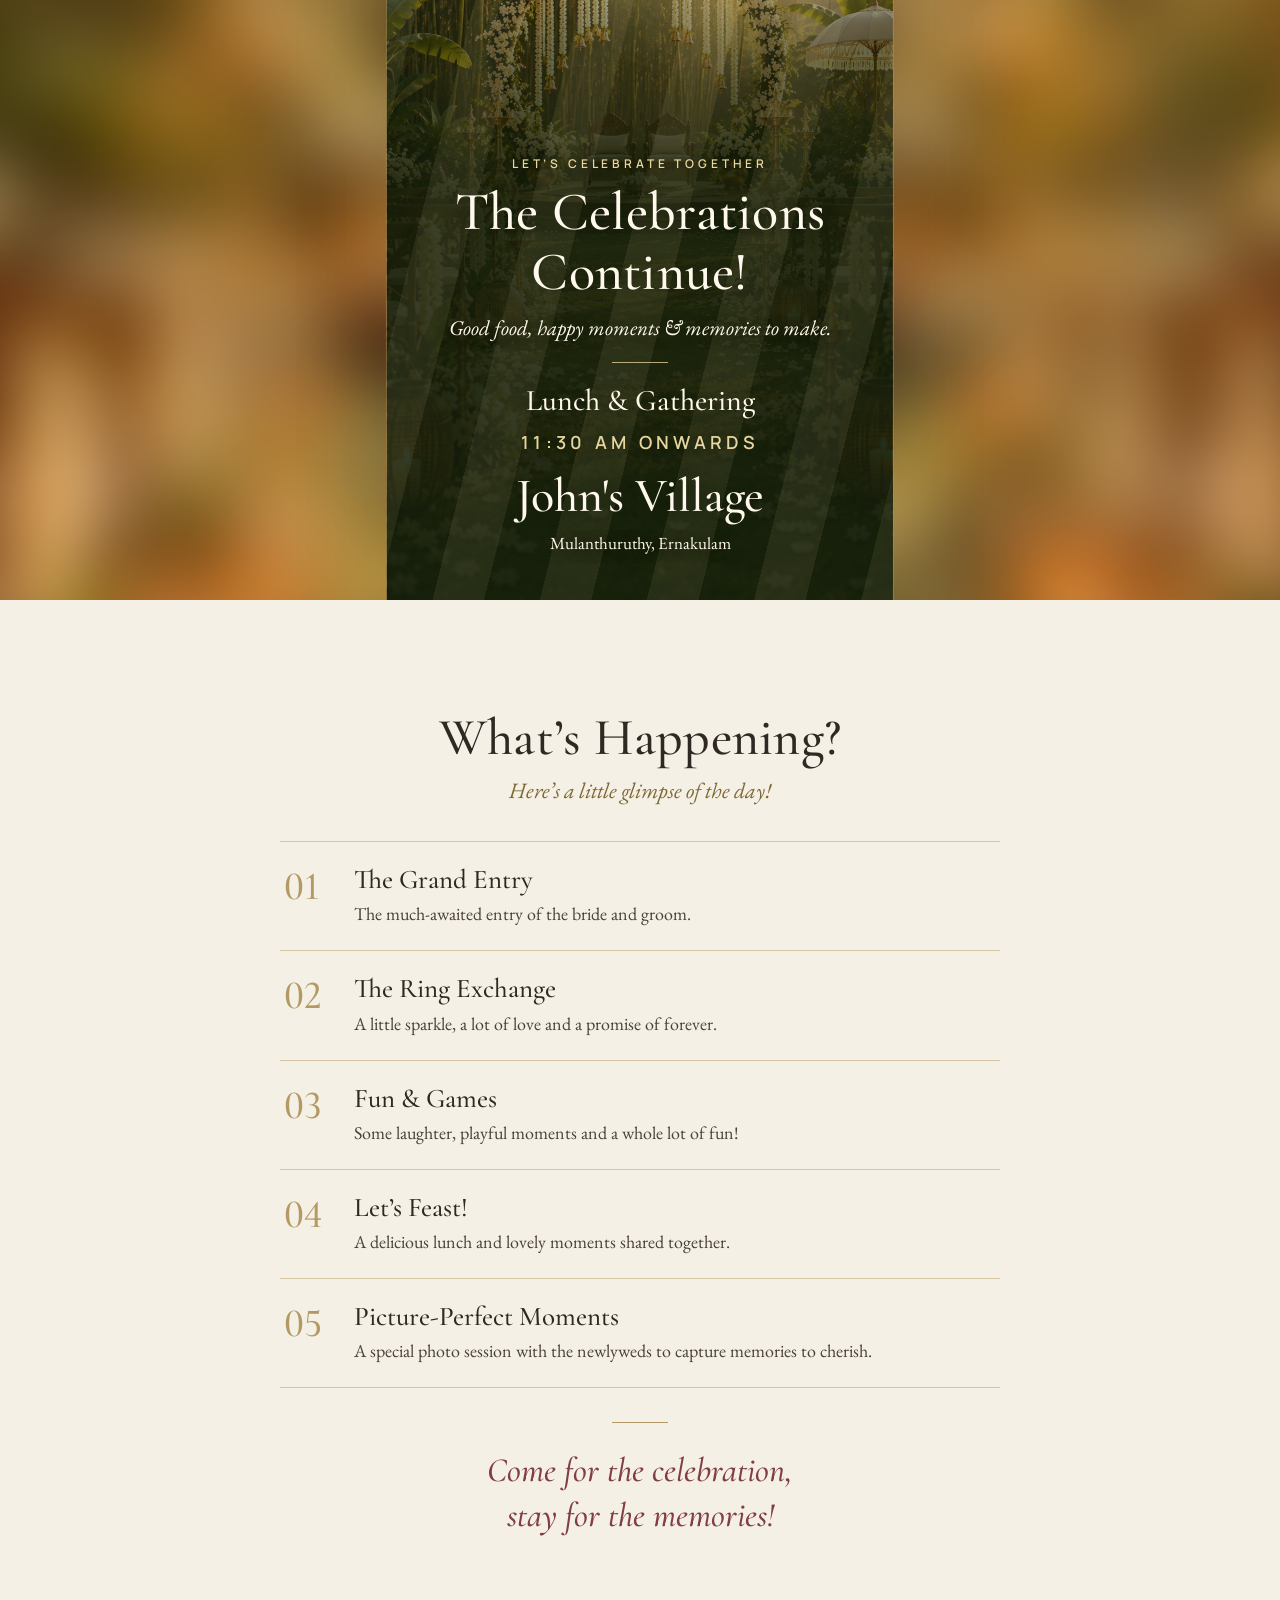
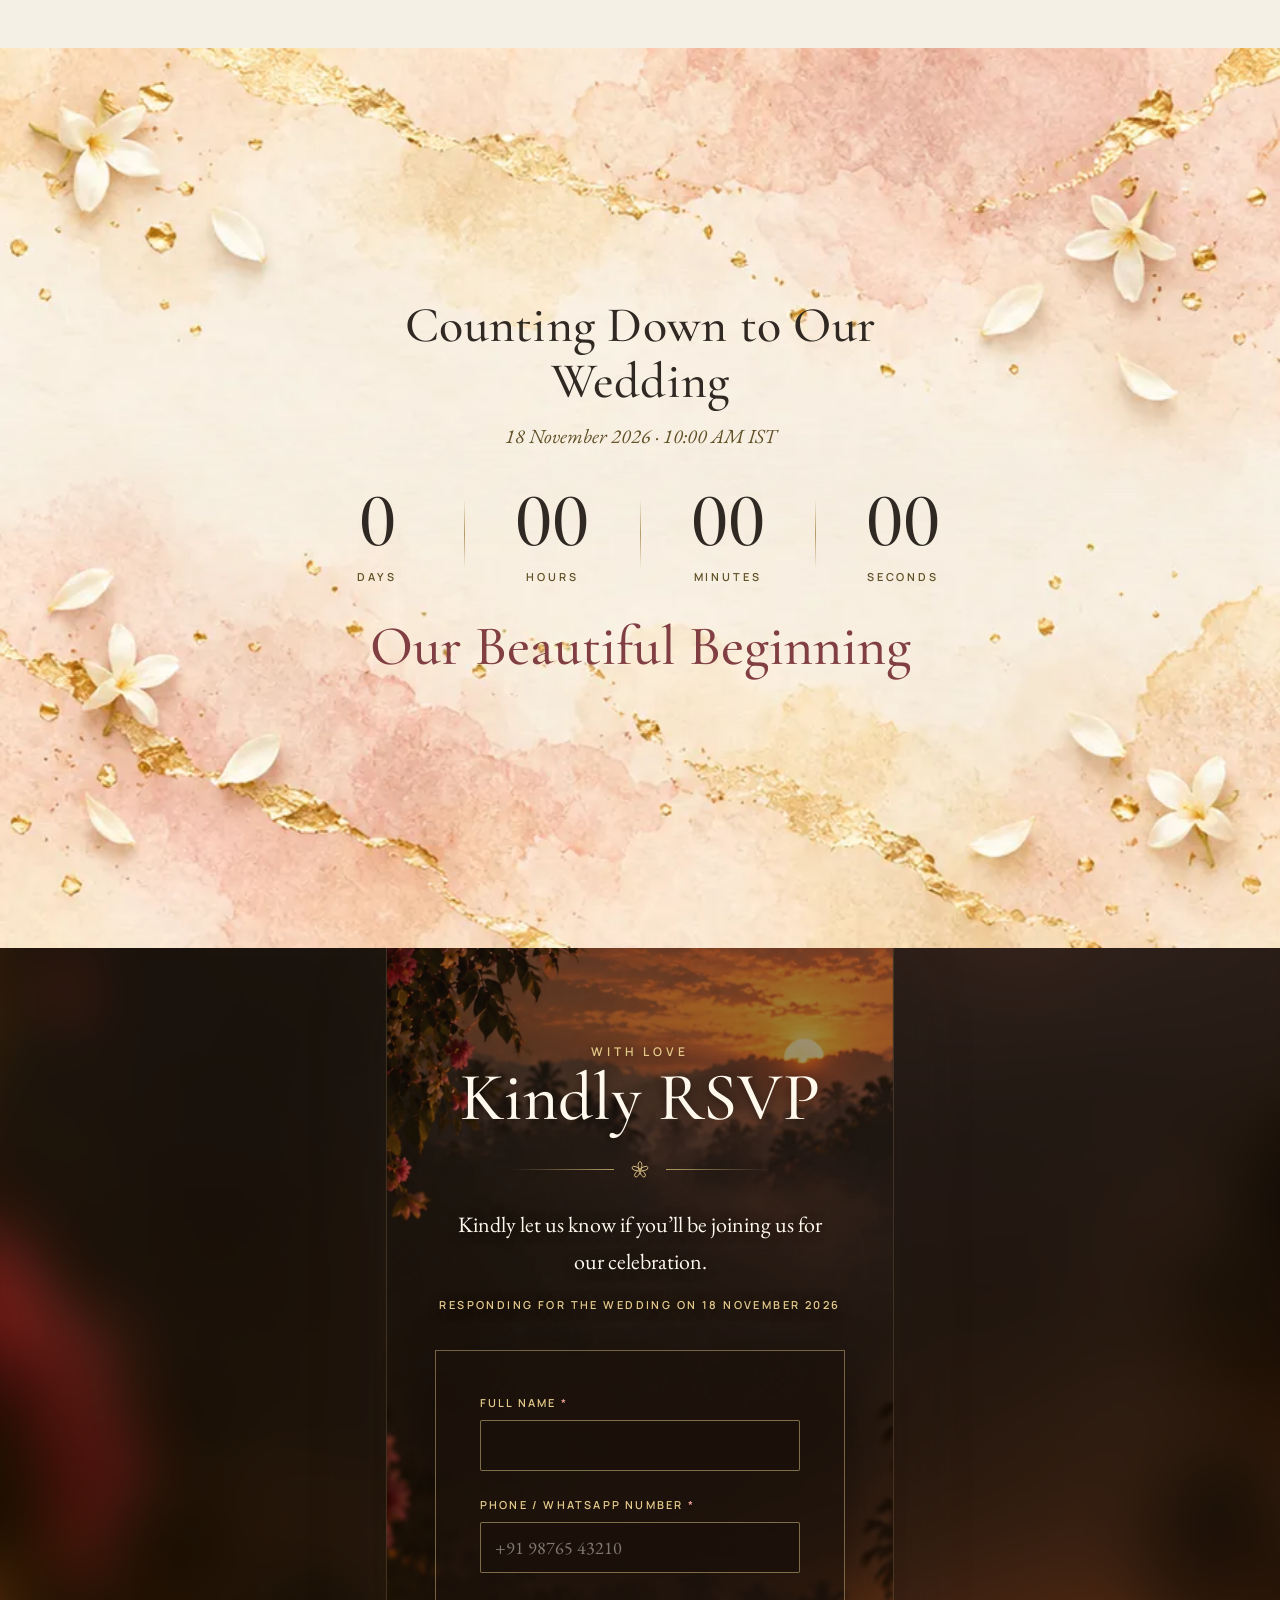
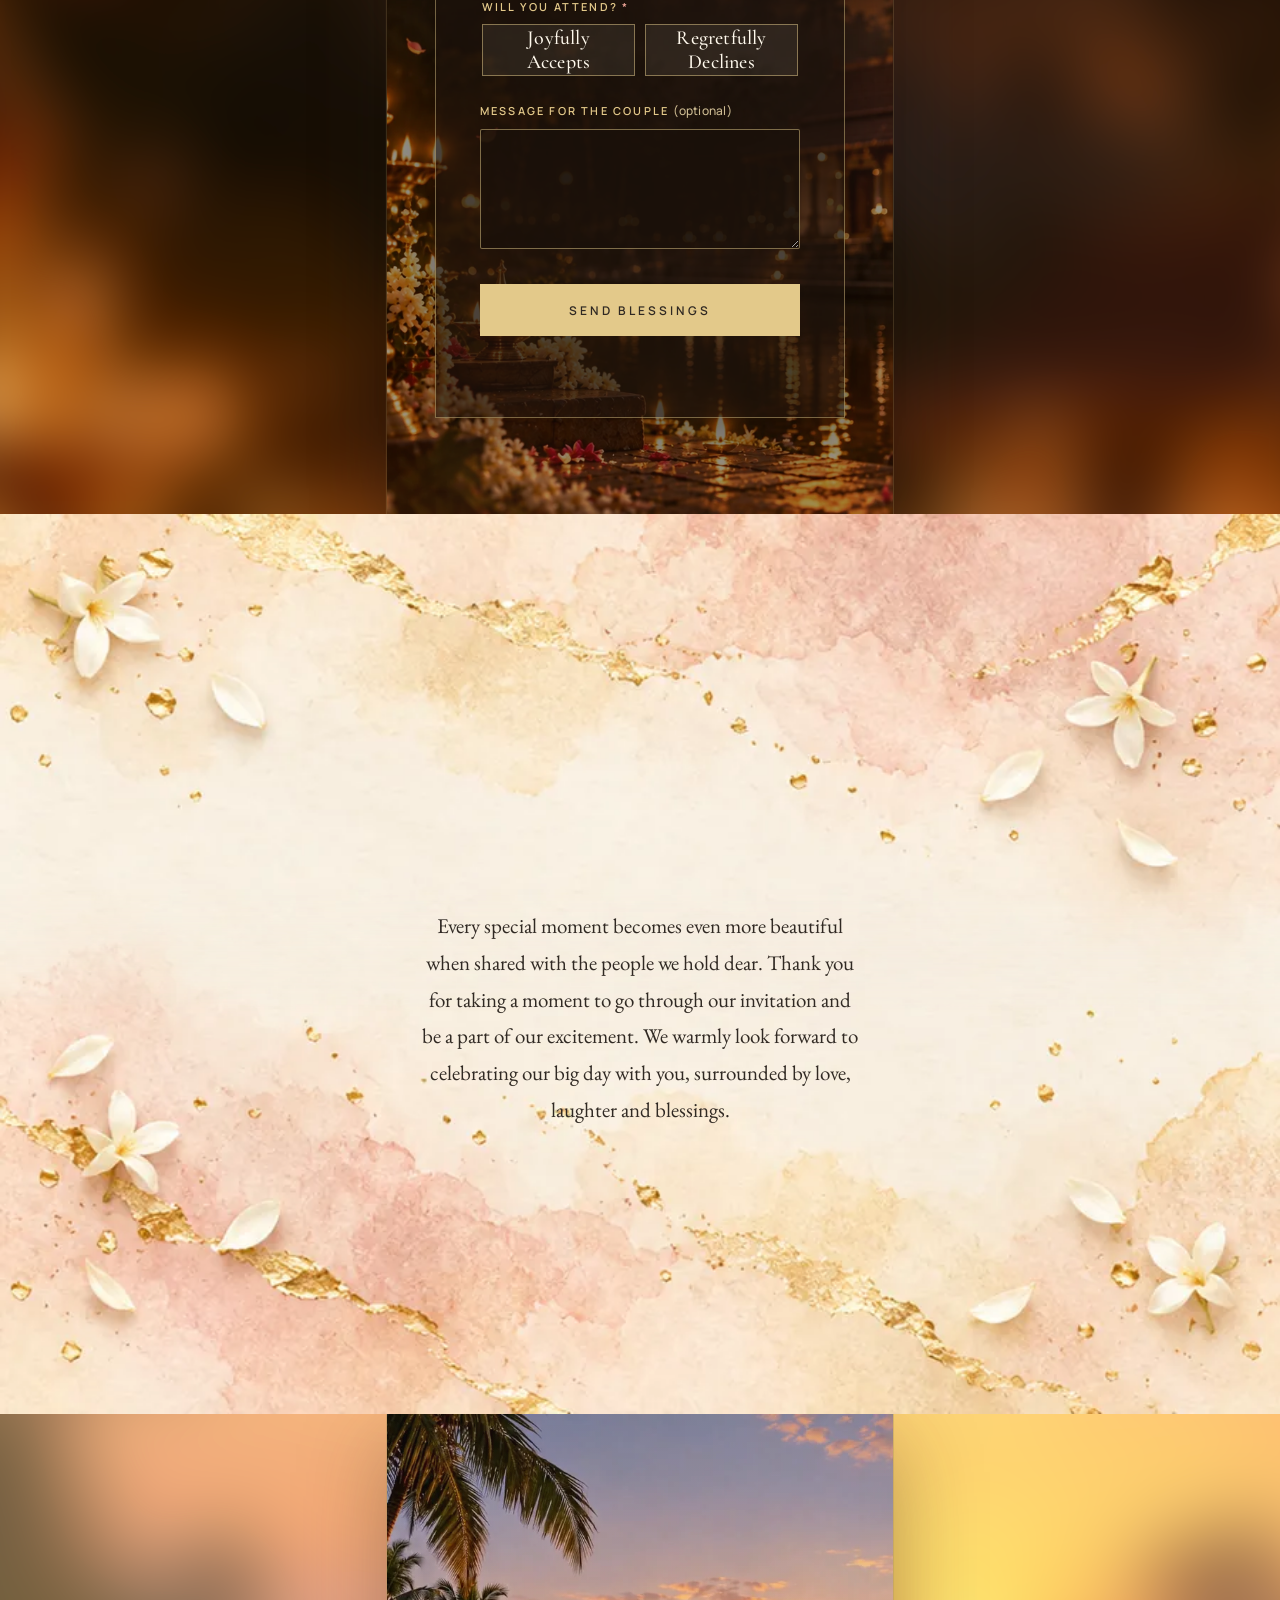
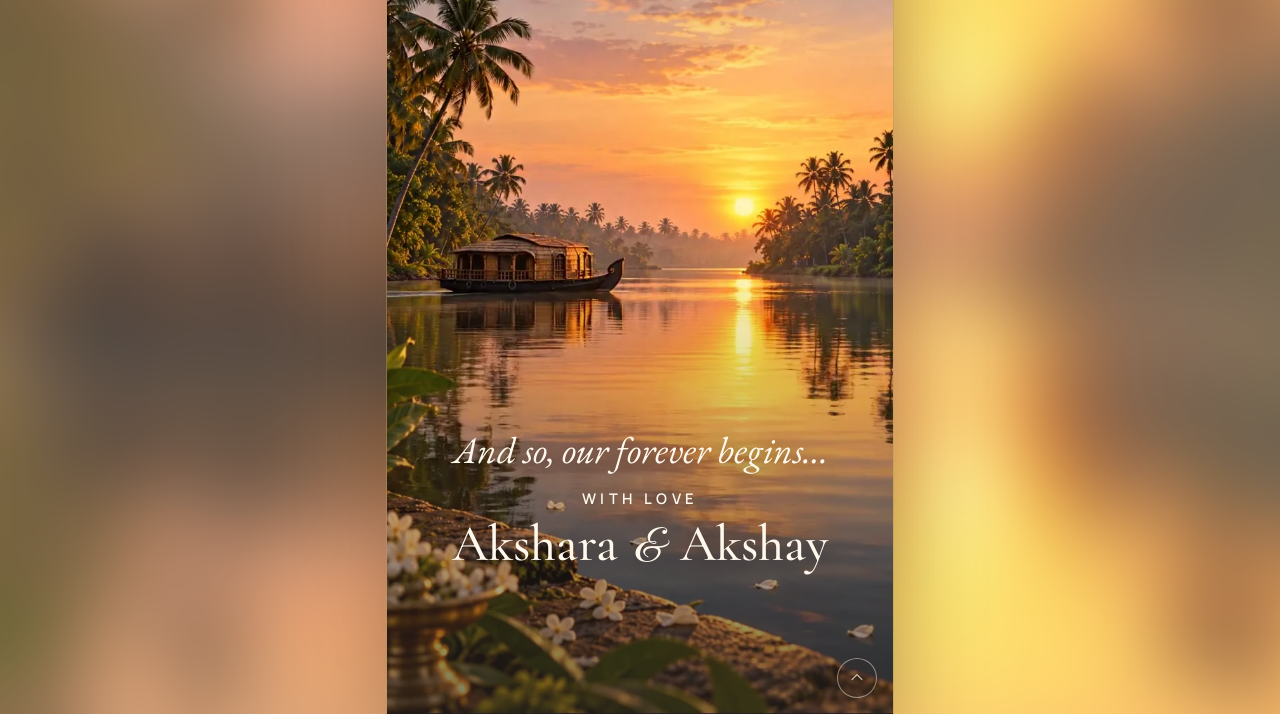
==== commit 7024ab7e: "Update wedding invitation" ====
--- a/index.html
+++ b/index.html
@@ -22,7 +22,7 @@
   <link rel="icon" href="data:image/svg+xml,%3Csvg xmlns='http://www.w3.org/2000/svg' viewBox='0 0 32 48'%3E%3Cg fill='none' stroke='%23B39A64' stroke-width='2' stroke-linecap='round' stroke-linejoin='round'%3E%3Cpath d='M16 4c1.8 2.6 2.4 4.6 0 7.2-2.4-2.6-1.8-4.6 0-7.2z'/%3E%3Cpath d='M10 14h12l-1.6 3.2h-8.8zM16 17.2V22M7 22h18l-2 3.6H9zM16 25.6V36M10 36h12l2 4H8z'/%3E%3C/g%3E%3C/svg%3E">
 
   <link rel="preload" as="image" href="assets/img/opening-poster.webp" type="image/webp">
-  <link rel="preload" as="image" href="assets/img/couple-hero.webp" type="image/webp">
+  <link rel="preload" as="image" href="assets/img/hero-start.webp" type="image/webp">
   <link rel="preload" as="font" type="font/woff2" href="assets/fonts/cormorant-garamond-latin-500-normal.woff2" crossorigin>
   <link rel="stylesheet" href="assets/css/styles.css">
   <script>document.documentElement.classList.add('js');</script>
@@ -82,14 +82,15 @@
 
   <!-- ============ PAGE 1 · HERO ============ -->
   <section class="hero stage" id="home" aria-label="The wedding of Akshay Jayakumar and Akshara Shibu">
-    <div class="stage-bg" style="background-image:url(assets/img/couple-hero.webp)"></div>
+    <div class="stage-bg" style="background-image:url(assets/img/hero-end.webp)"></div>
     <div class="frame">
-      <!-- layered scene: back (slow) + couple/foreground (feathered copy, moves a touch more) for gentle depth -->
+      <!-- hero film: plays once after the invitation opens, then rests on its final frame -->
       <div class="hero-scene" id="heroScene">
-        <img class="frame-img hero-back" src="assets/img/couple-hero.webp" width="941" height="1672" alt="Illustration of Akshay and Akshara standing together beside a brass lamp, looking over a Kerala temple pond at sunrise" decoding="async">
-        <img class="frame-img hero-couple" src="assets/img/couple-hero.webp" width="941" height="1672" alt="" aria-hidden="true" decoding="async">
-        <div class="hero-sun" aria-hidden="true"></div>
-        <div class="hero-sweep" aria-hidden="true"></div>
+        <img class="frame-img hero-poster" src="assets/img/hero-start.webp" width="720" height="1280" alt="Illustration of Akshay and Akshara standing together beside a brass lamp, looking over a Kerala temple pond at sunrise" decoding="async">
+        <img class="frame-img hero-end" id="heroEnd" src="assets/img/hero-end.webp" width="720" height="1280" alt="" aria-hidden="true" decoding="async" hidden>
+        <video class="hero-video" id="heroVideo" muted playsinline preload="auto" poster="assets/img/hero-start.webp" disablepictureinpicture disableremoteplayback aria-hidden="true" tabindex="-1">
+          <source src="assets/video/hero.mp4" type="video/mp4">
+        </video>
         <div class="hero-motes" id="heroMotes" aria-hidden="true"></div>
       </div>
       <div class="hero-scrim"></div>
--- a/assets/css/styles.css
+++ b/assets/css/styles.css
@@ -743,3 +743,53 @@
 .happ-list p{font-size:clamp(16px,4.2vw,18px);line-height:1.55;color:#4a4036;margin-top:4px}
 .happening .rule{margin:34px auto 26px}
 .happ-close{font:italic 500 clamp(24px,6.4vw,34px)/1.3 var(--f-display);color:var(--burgundy);text-wrap:balance}
+
+/* ============================================================
+   v12 — every section is one full "page"; Groom + Bride share the Our Story paper
+   ============================================================ */
+#story,#groom,#bride,#countdown,#happening,#family,#ceremony,#village,#rsvp{
+  min-height:var(--fh)!important;display:flex!important;align-items:center!important;justify-content:center}
+
+/* groom + bride: same paper background as Our Story, text sits directly on it */
+#groom,#bride{
+  background:url(../img/paper-story-top.webp) top center/100% auto no-repeat,
+             url(../img/paper-story-bot.webp) bottom center/100% auto no-repeat,#F9F0DF!important;
+  padding-top:clamp(120px,24vw,170px)!important;padding-bottom:clamp(110px,22vw,160px)!important;
+  overflow:hidden!important}
+#groom::before,#groom::after,#bride::before,#bride::after{display:none!important}
+#groom>.container,#bride>.container{
+  width:min(640px,100% - 48px)!important;max-width:none;margin:0 auto!important;
+  padding:0 clamp(44px,12vw,0px) 0 clamp(44px,12vw,0px)!important;
+  background:none!important;border:0!important;box-shadow:none!important;-webkit-backdrop-filter:none;backdrop-filter:none}
+#groom>.container::after,#bride>.container::after{display:none}
+@media(max-width:700px){
+  #groom>.container,#bride>.container{width:calc(100% - 20px)!important;padding-left:44px!important;padding-right:12px!important}
+}
+#village{align-items:flex-end!important}
+/* ceremony: paper fills the whole screen page (no bands above/below on tall phones) */
+@media (max-aspect-ratio:9/16){#ceremony{background-size:100% 100%!important}}
+
+/* ============================================================
+   v13 — countdown wears the Thank-You paper; groom + bride wear the Ceremony paper
+   ============================================================ */
+#countdown{
+  background:url(../img/paper-fam-top.webp) top center/100% auto no-repeat,
+             url(../img/paper-fam-bot.webp) bottom center/100% auto no-repeat,#F6EEE0!important;
+  padding-top:clamp(120px,22vw,180px)!important;padding-bottom:clamp(130px,26vw,200px)!important;
+  border-block:0!important;overflow:hidden!important}
+#groom,#bride{
+  background:#F9F0DF url(../img/paper-lamp.webp) center/contain no-repeat!important;
+  padding:0!important}
+@media (max-aspect-ratio:9/16){#groom,#bride{background-size:100% 100%!important}}
+#groom>.container,#bride>.container{
+  width:min(440px,calc(100% - 72px))!important;margin-inline:auto!important;padding:40px 0!important}
+@media(max-width:700px){
+  #groom>.container,#bride>.container{width:calc(100% - 72px)!important;padding:40px 0!important}
+}
+
+/* ---------- v14: hero film ---------- */
+.hero-video{z-index:1}
+.hero-end{z-index:1}
+.hero-sun,.hero-sweep{display:none}
+.hero-scene{overflow:hidden}
+.hero-motes{z-index:2}
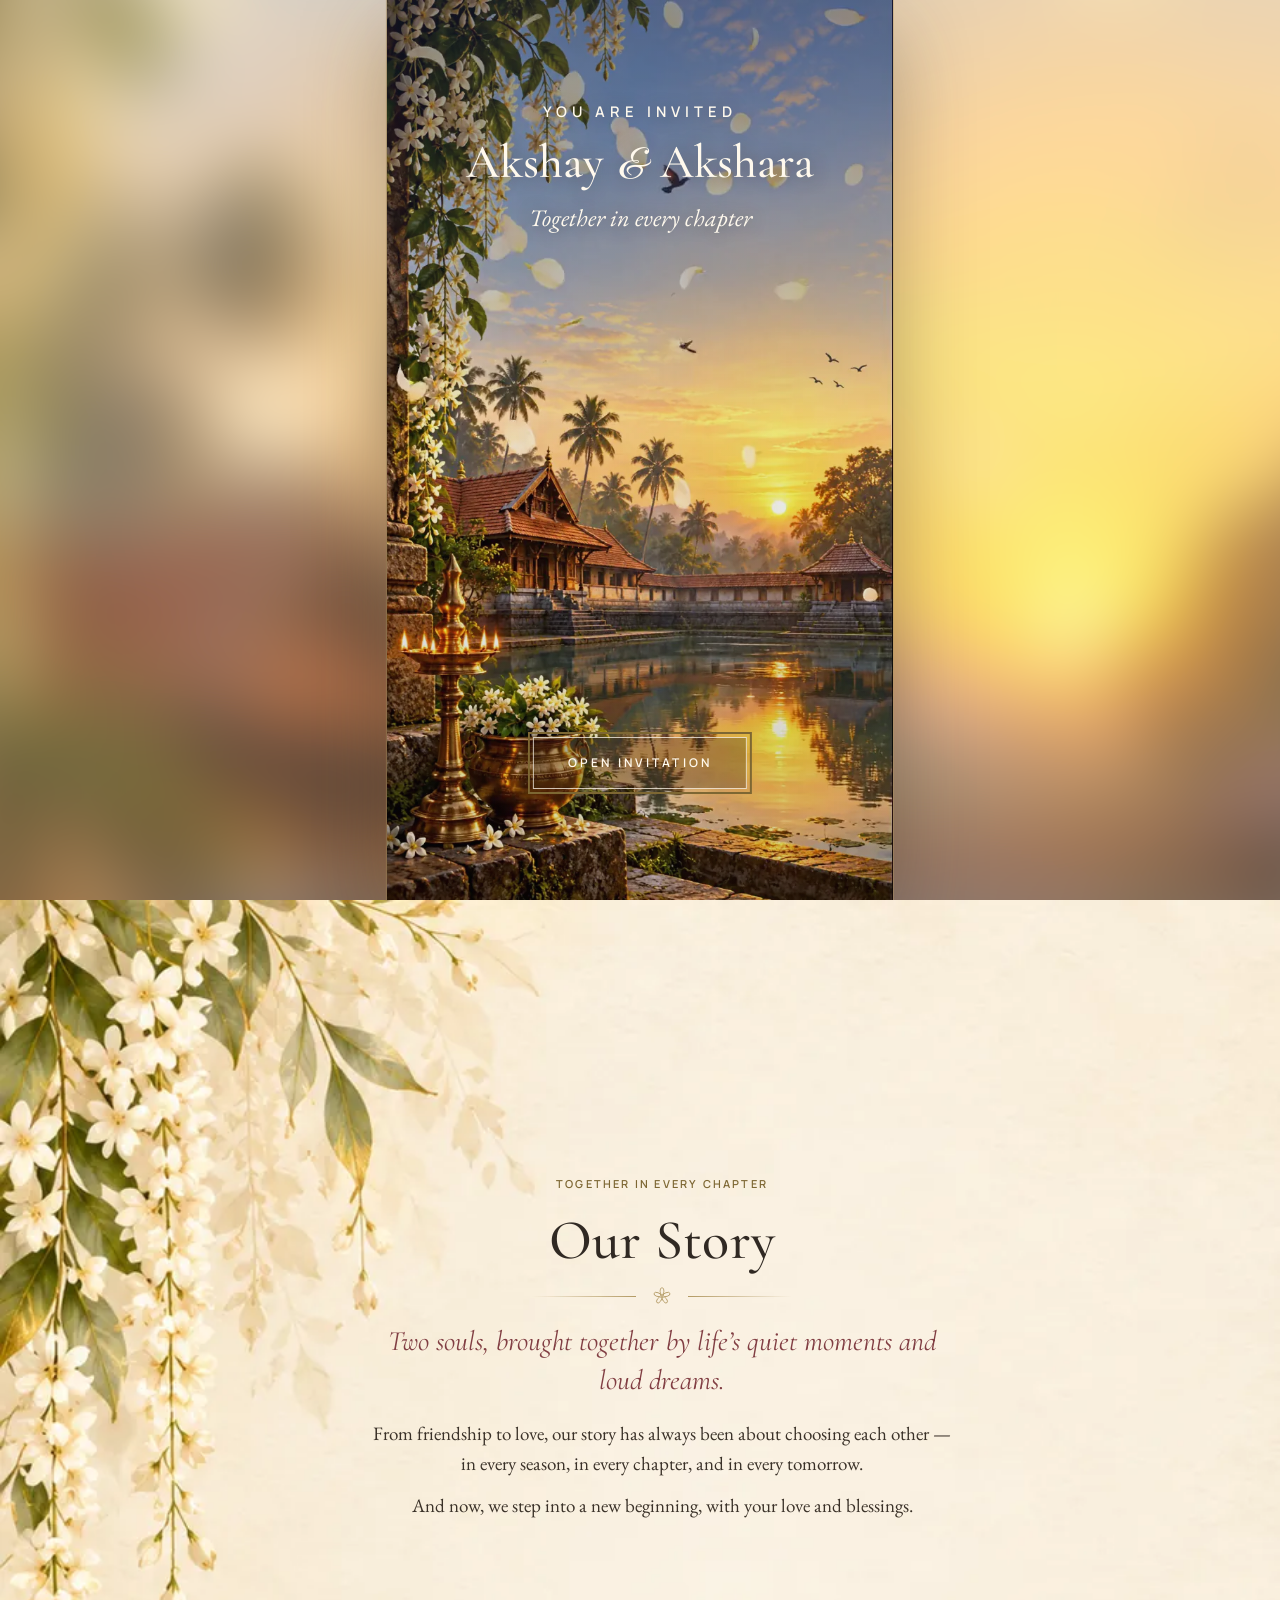
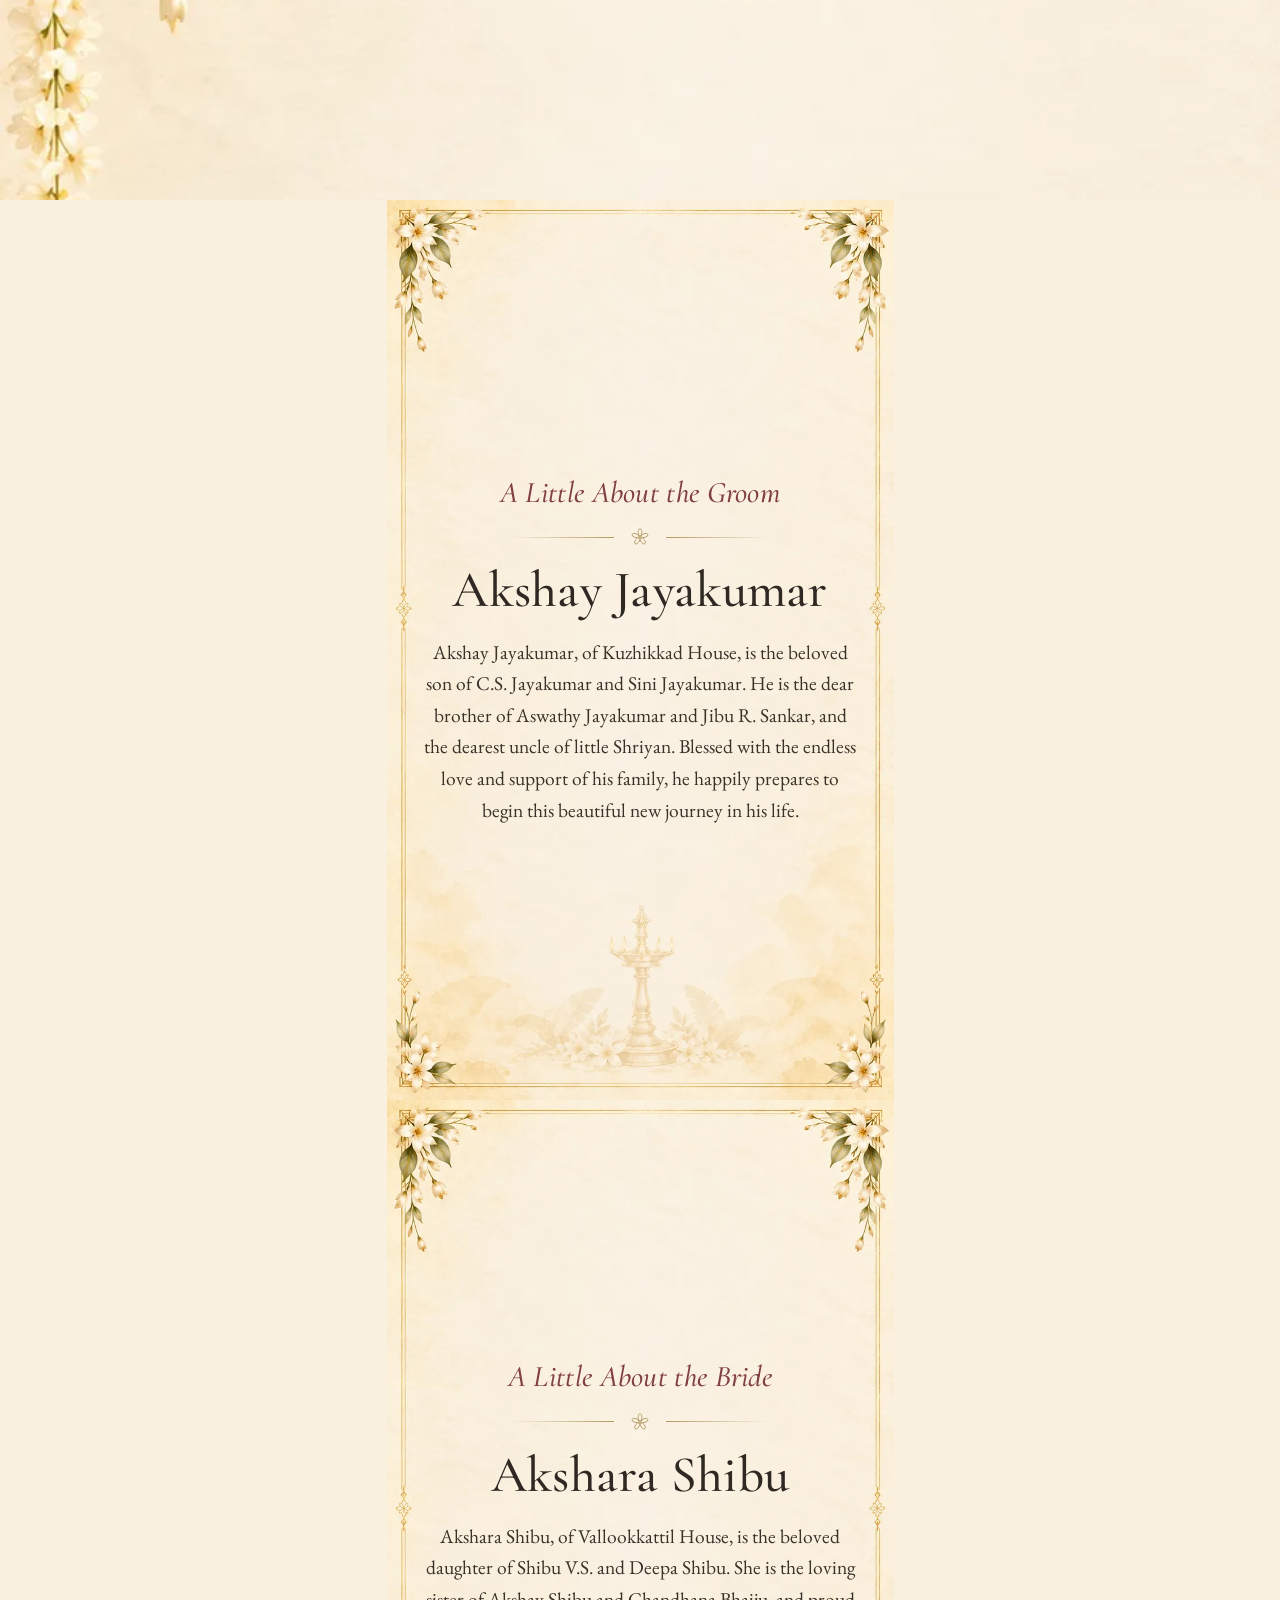
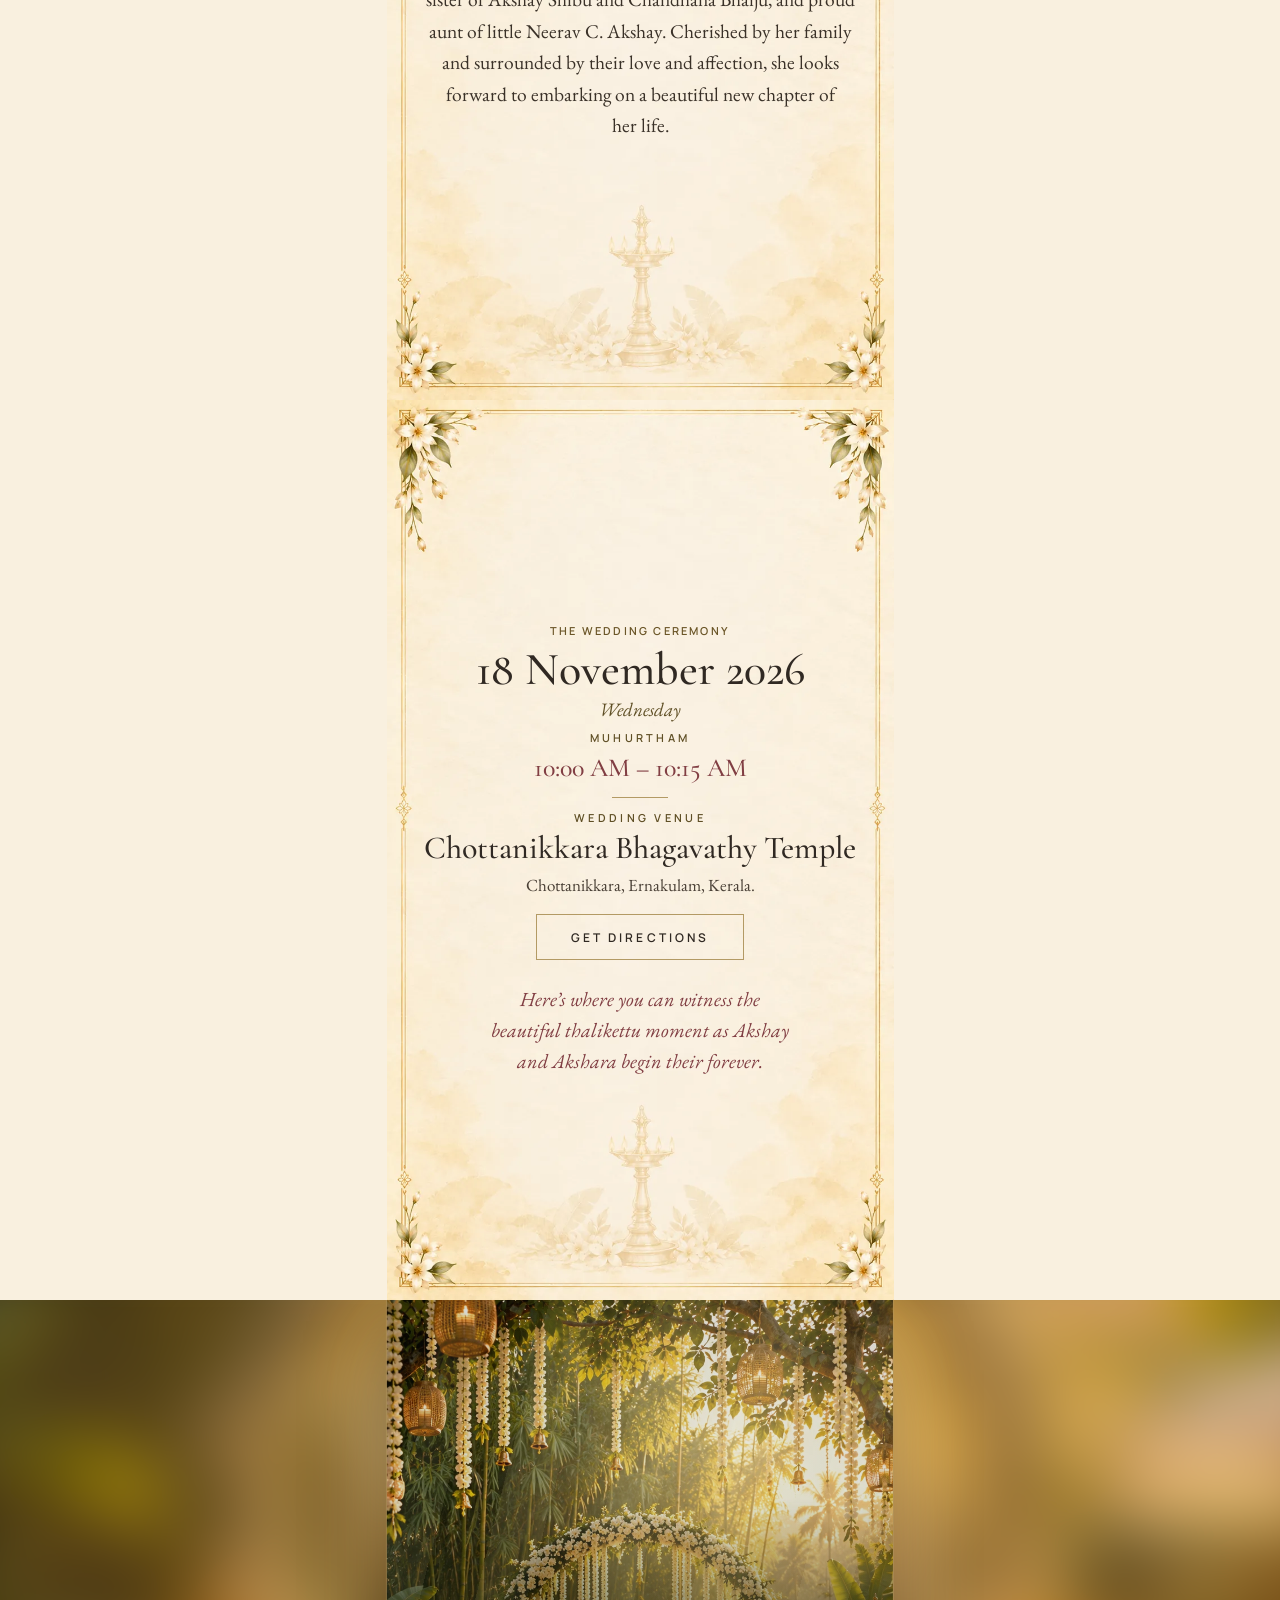
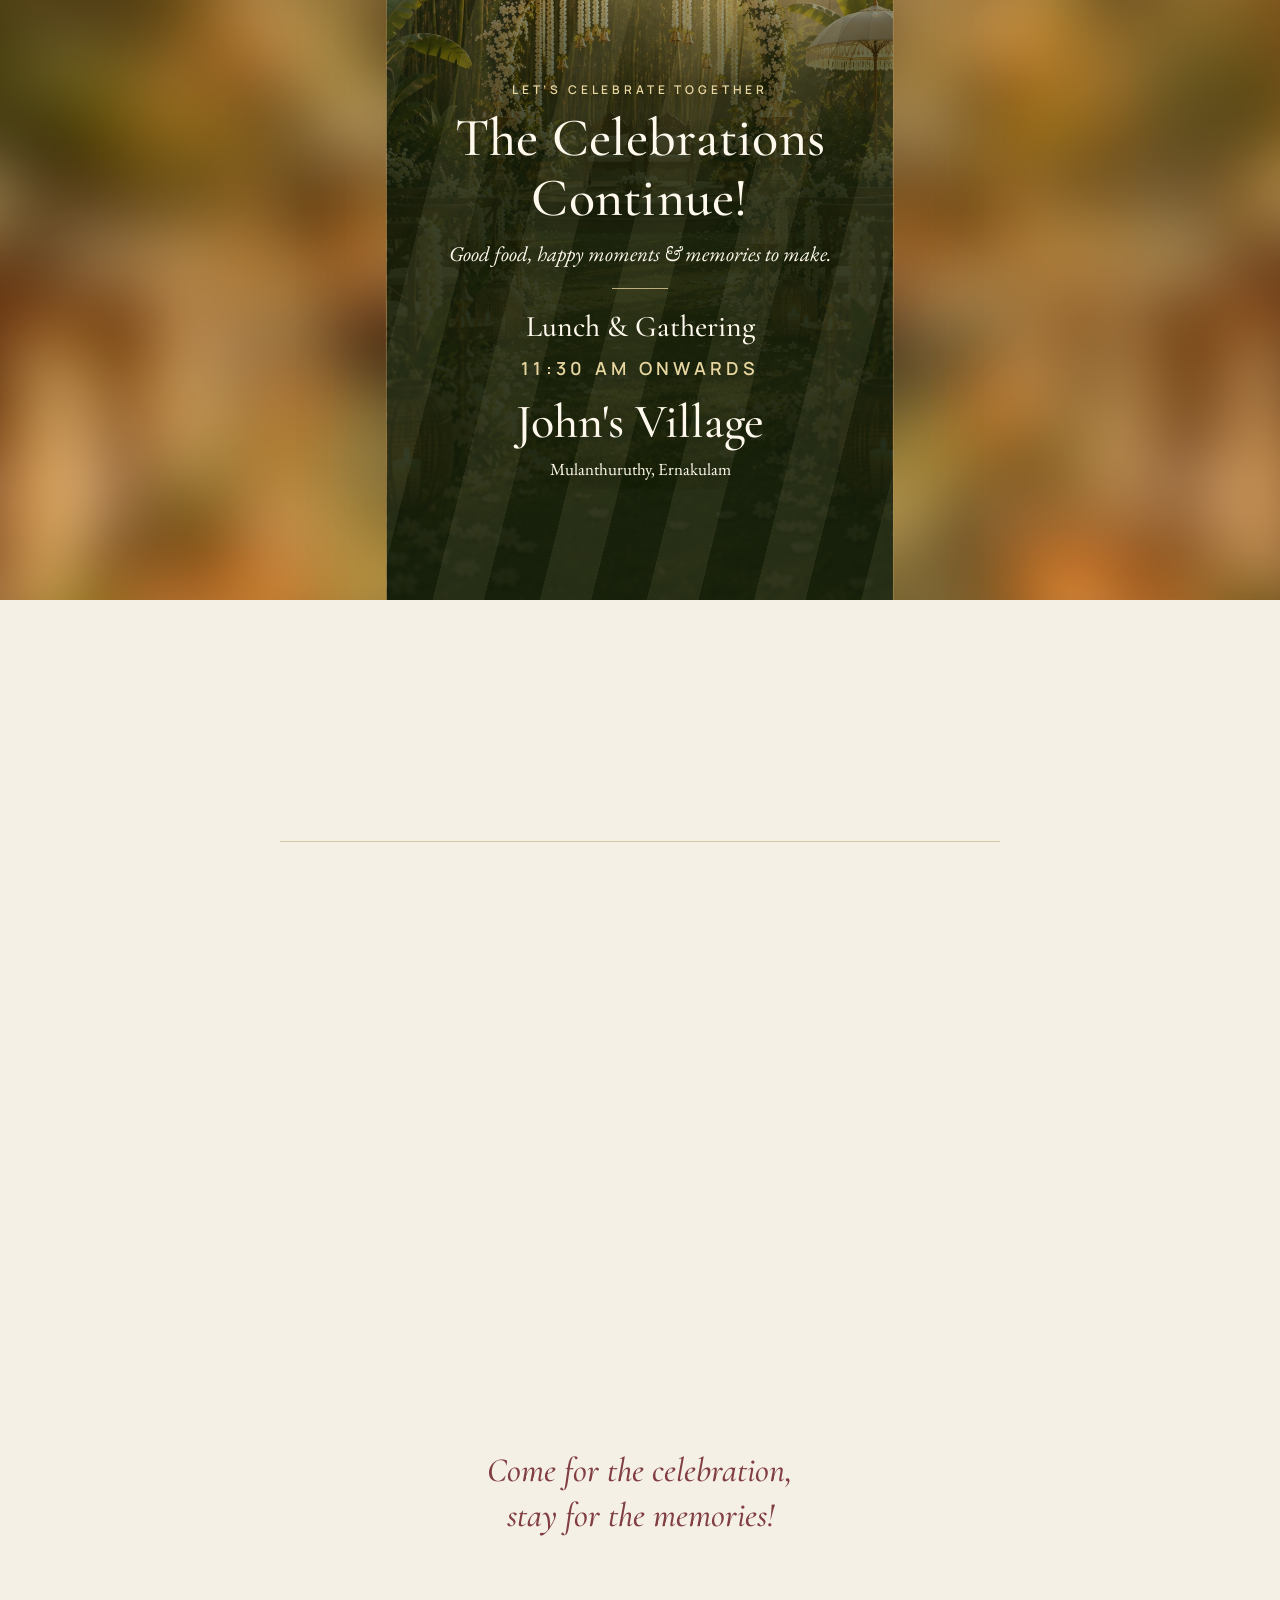
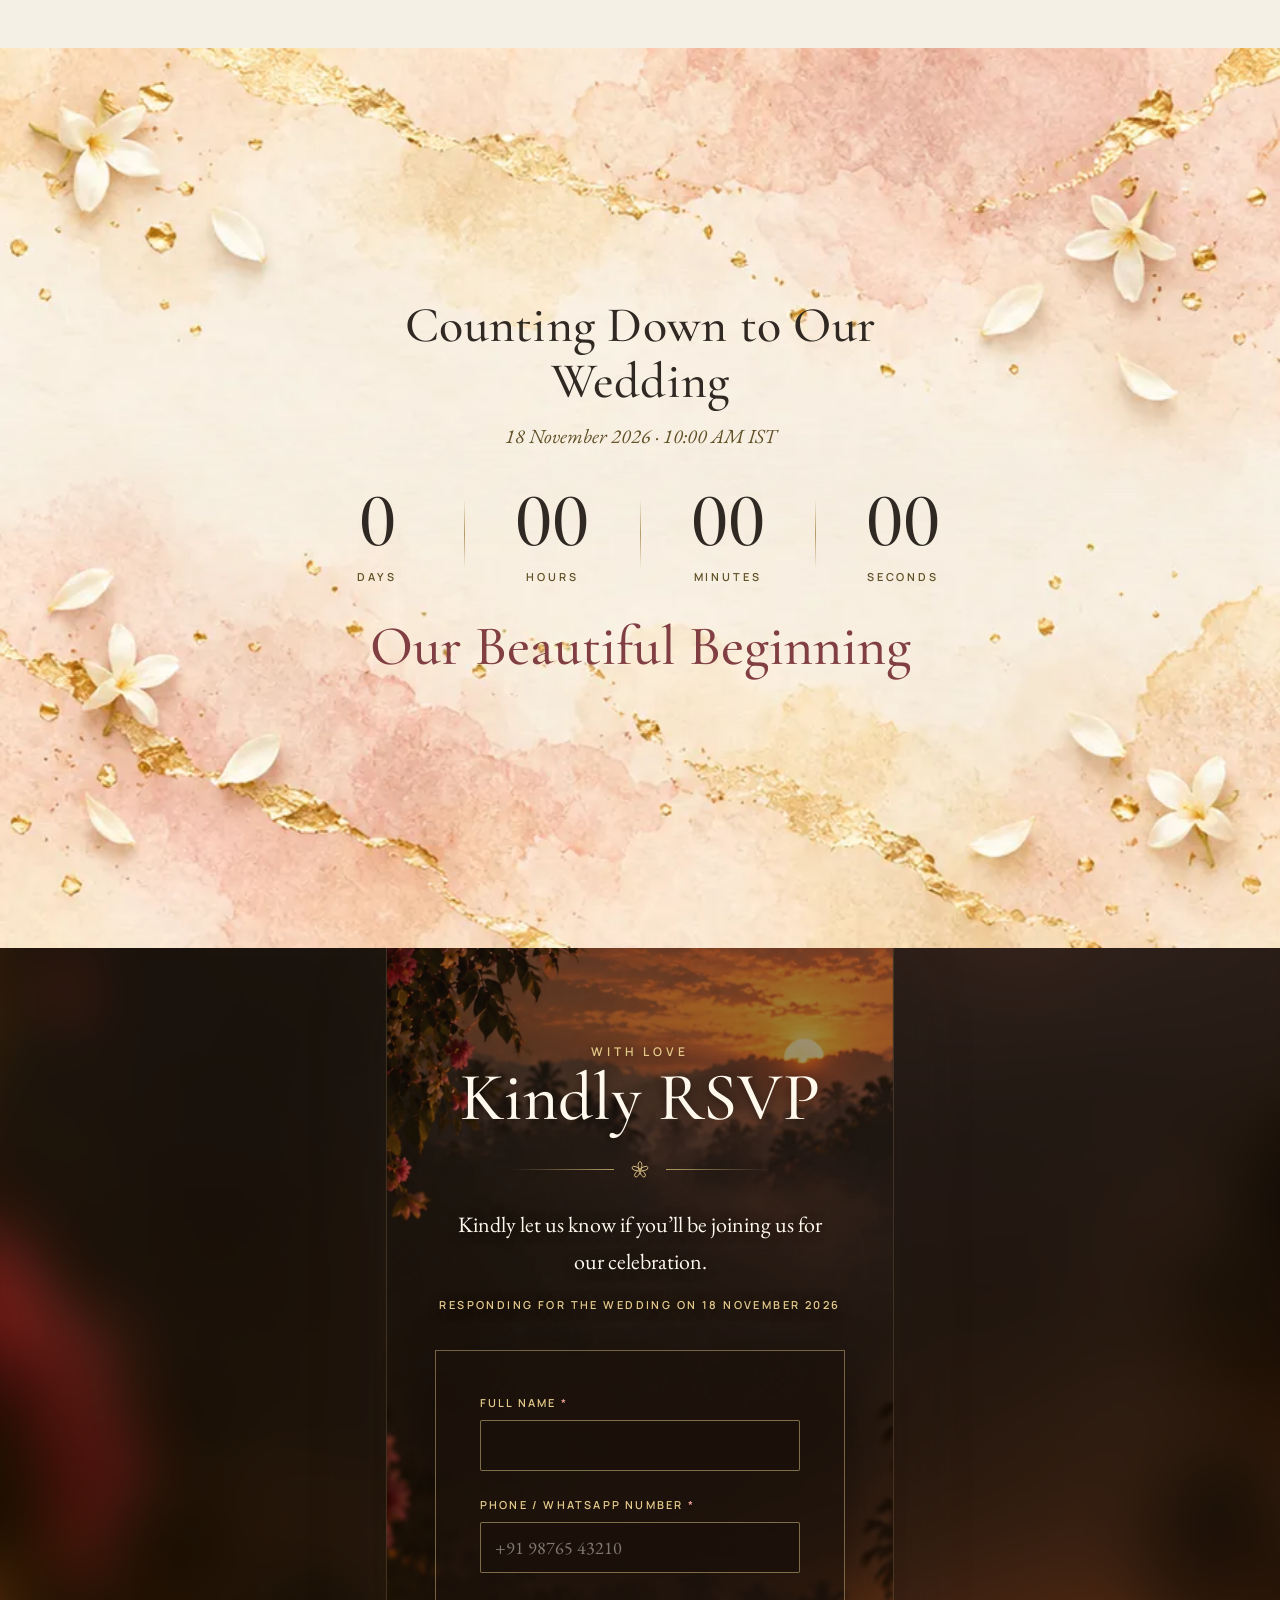
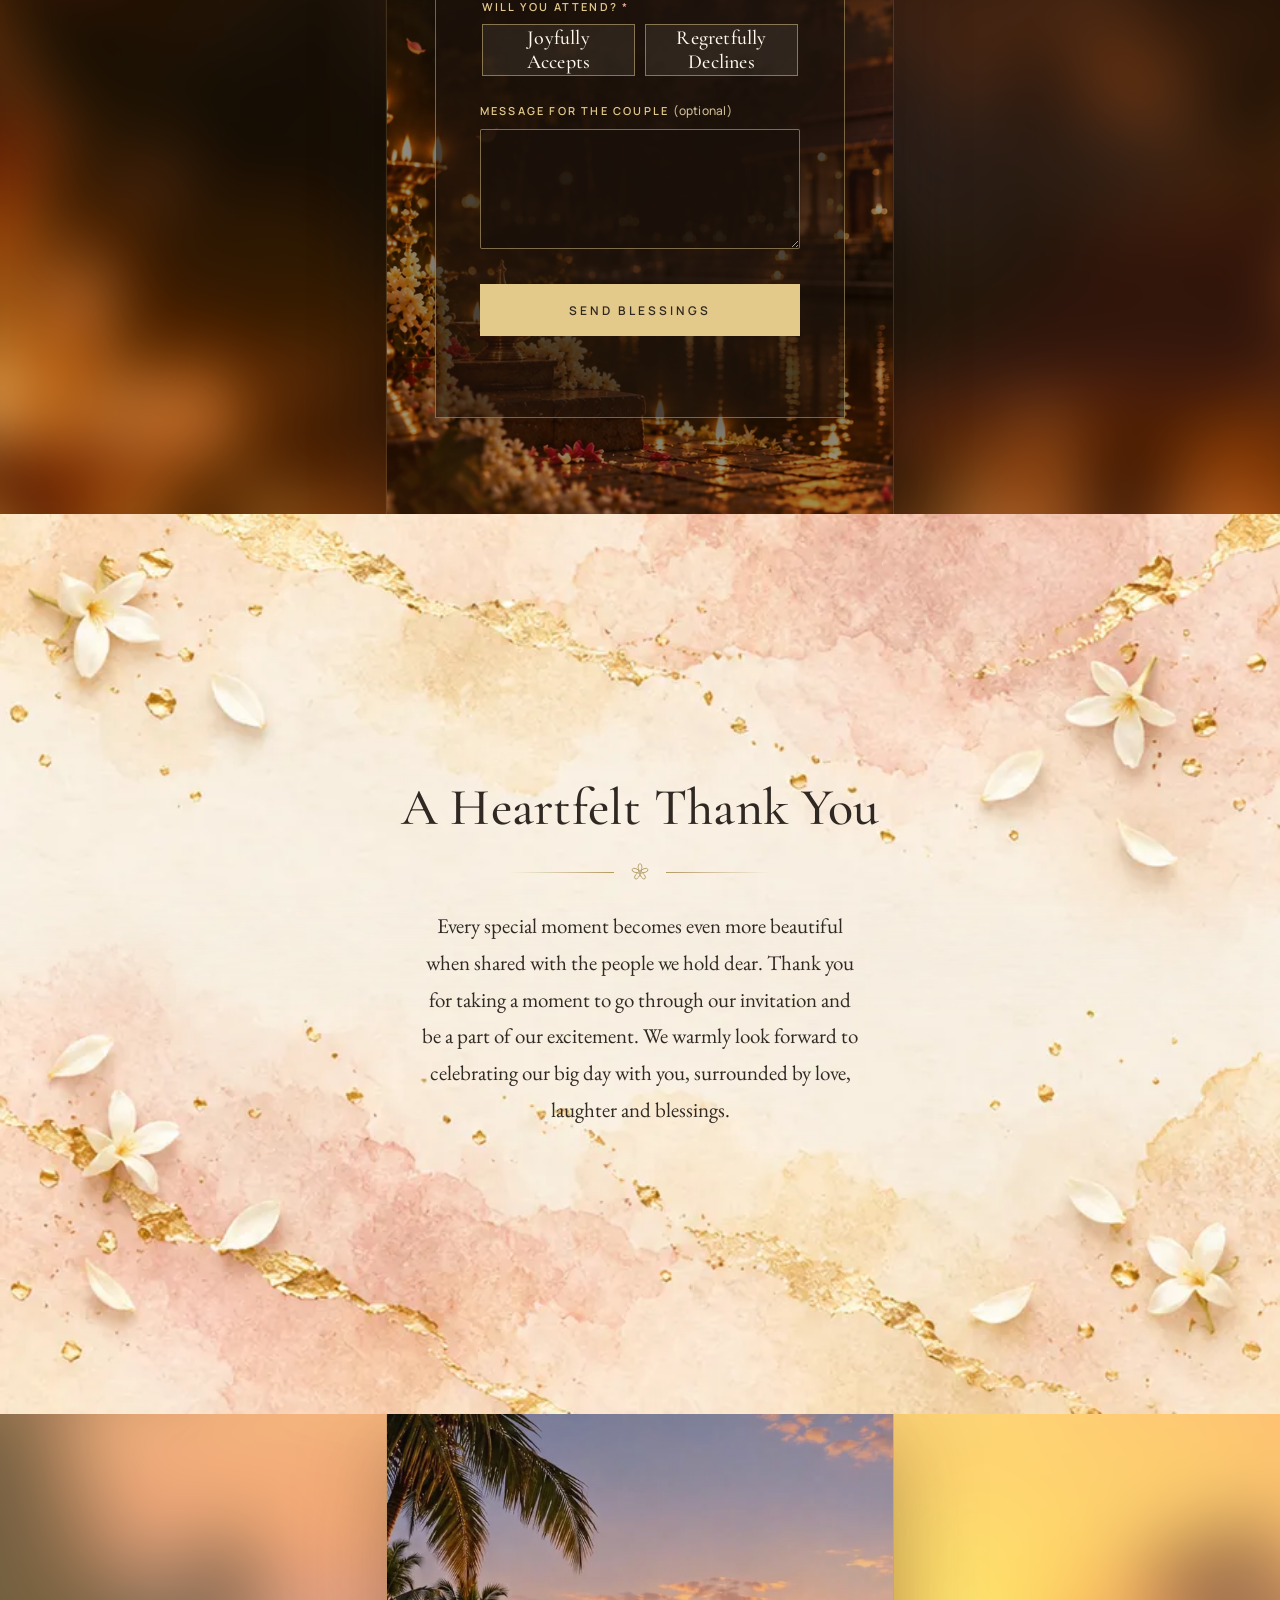
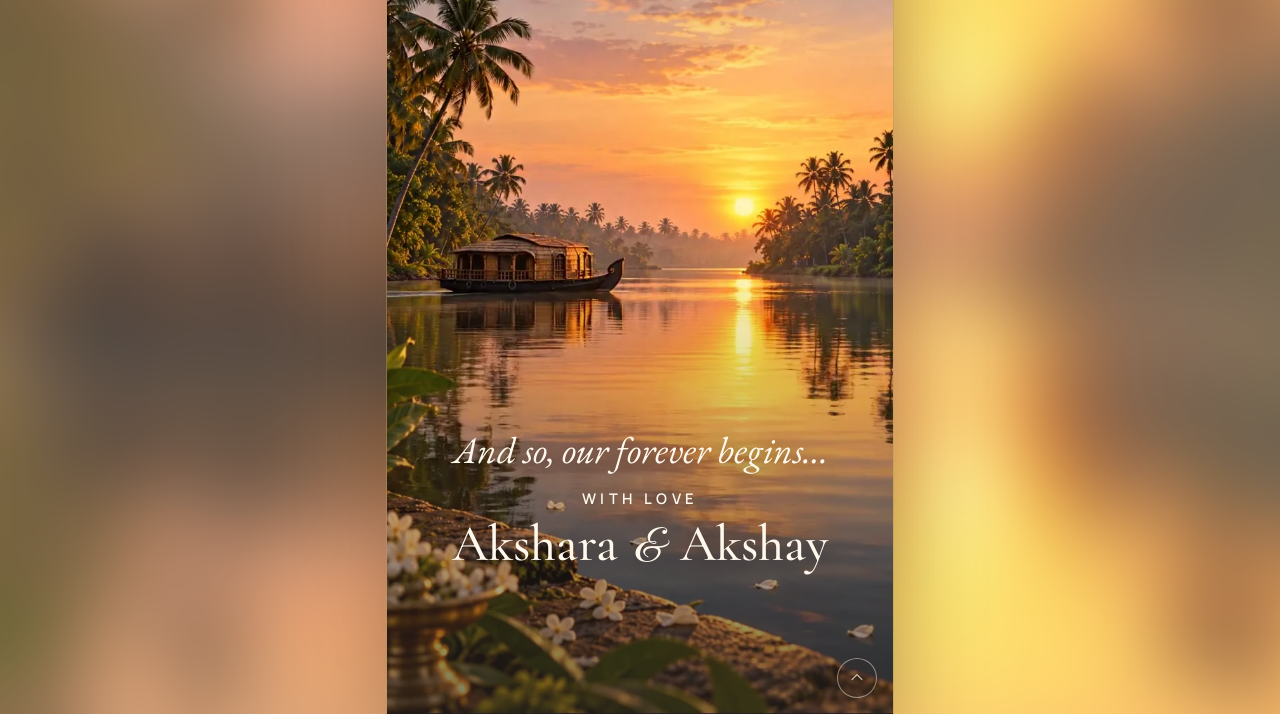
==== commit b14cea2a: "Update wedding invitation" ====
--- a/index.html
+++ b/index.html
@@ -69,6 +69,7 @@
       <source src="assets/video/opening.mp4" type="video/mp4">
     </video>
     <div class="opening-shade"></div>
+    <button class="opening-skip" id="skipBtn" type="button" aria-label="Skip intro">Skip</button>
     <div class="opening-content" id="openingContent">
       <p class="opening-eyebrow">You are invited</p>
       <h1 class="opening-names">Akshay <span>&amp;</span> Akshara</h1>
--- a/assets/css/styles.css
+++ b/assets/css/styles.css
@@ -128,7 +128,7 @@
 .music-toggle[aria-pressed="true"] .ico-pause{display:block}
 
 /* ---------- opening ---------- */
-.opening{position:fixed;inset:0;z-index:100;overflow:hidden;background:var(--brown);transition:opacity 1.4s var(--ease),visibility 1.4s}
+.opening{position:fixed;inset:0;z-index:100;overflow:hidden;background:var(--brown);transition:opacity 1s var(--ease),visibility 1s}
 .opening.leaving{opacity:0;visibility:hidden;pointer-events:none}
 .opening .frame{position:absolute;left:50%;top:50%;translate:-50% -50%;margin:0;height:100%;min-height:0;width:min(100vw,calc(100svh * 9 / 16))}
 @supports not (height:100svh){.opening .frame{width:min(100vw,calc(100vh * 9 / 16))}}
@@ -793,3 +793,9 @@
 .hero-sun,.hero-sweep{display:none}
 .hero-scene{overflow:hidden}
 .hero-motes{z-index:2}
+
+/* opening: skip button (shown once the intro video starts) */
+.opening-skip{position:absolute;right:5cqw;bottom:6%;z-index:3;padding:.65em 1.4em;border:1px solid rgba(255,249,237,.7);border-radius:999px;background:rgba(40,30,20,.35);color:var(--cream);font:600 max(11px,2.8cqw)/1 var(--f-ui);letter-spacing:.24em;text-transform:uppercase;cursor:pointer;opacity:0;visibility:hidden;transition:opacity .5s var(--ease),visibility .5s,background .3s;-webkit-backdrop-filter:blur(4px);backdrop-filter:blur(4px)}
+.opening.started .opening-skip{opacity:1;visibility:visible}
+.opening.leaving .opening-skip{opacity:0}
+.opening-skip:hover{background:rgba(40,30,20,.6)}
